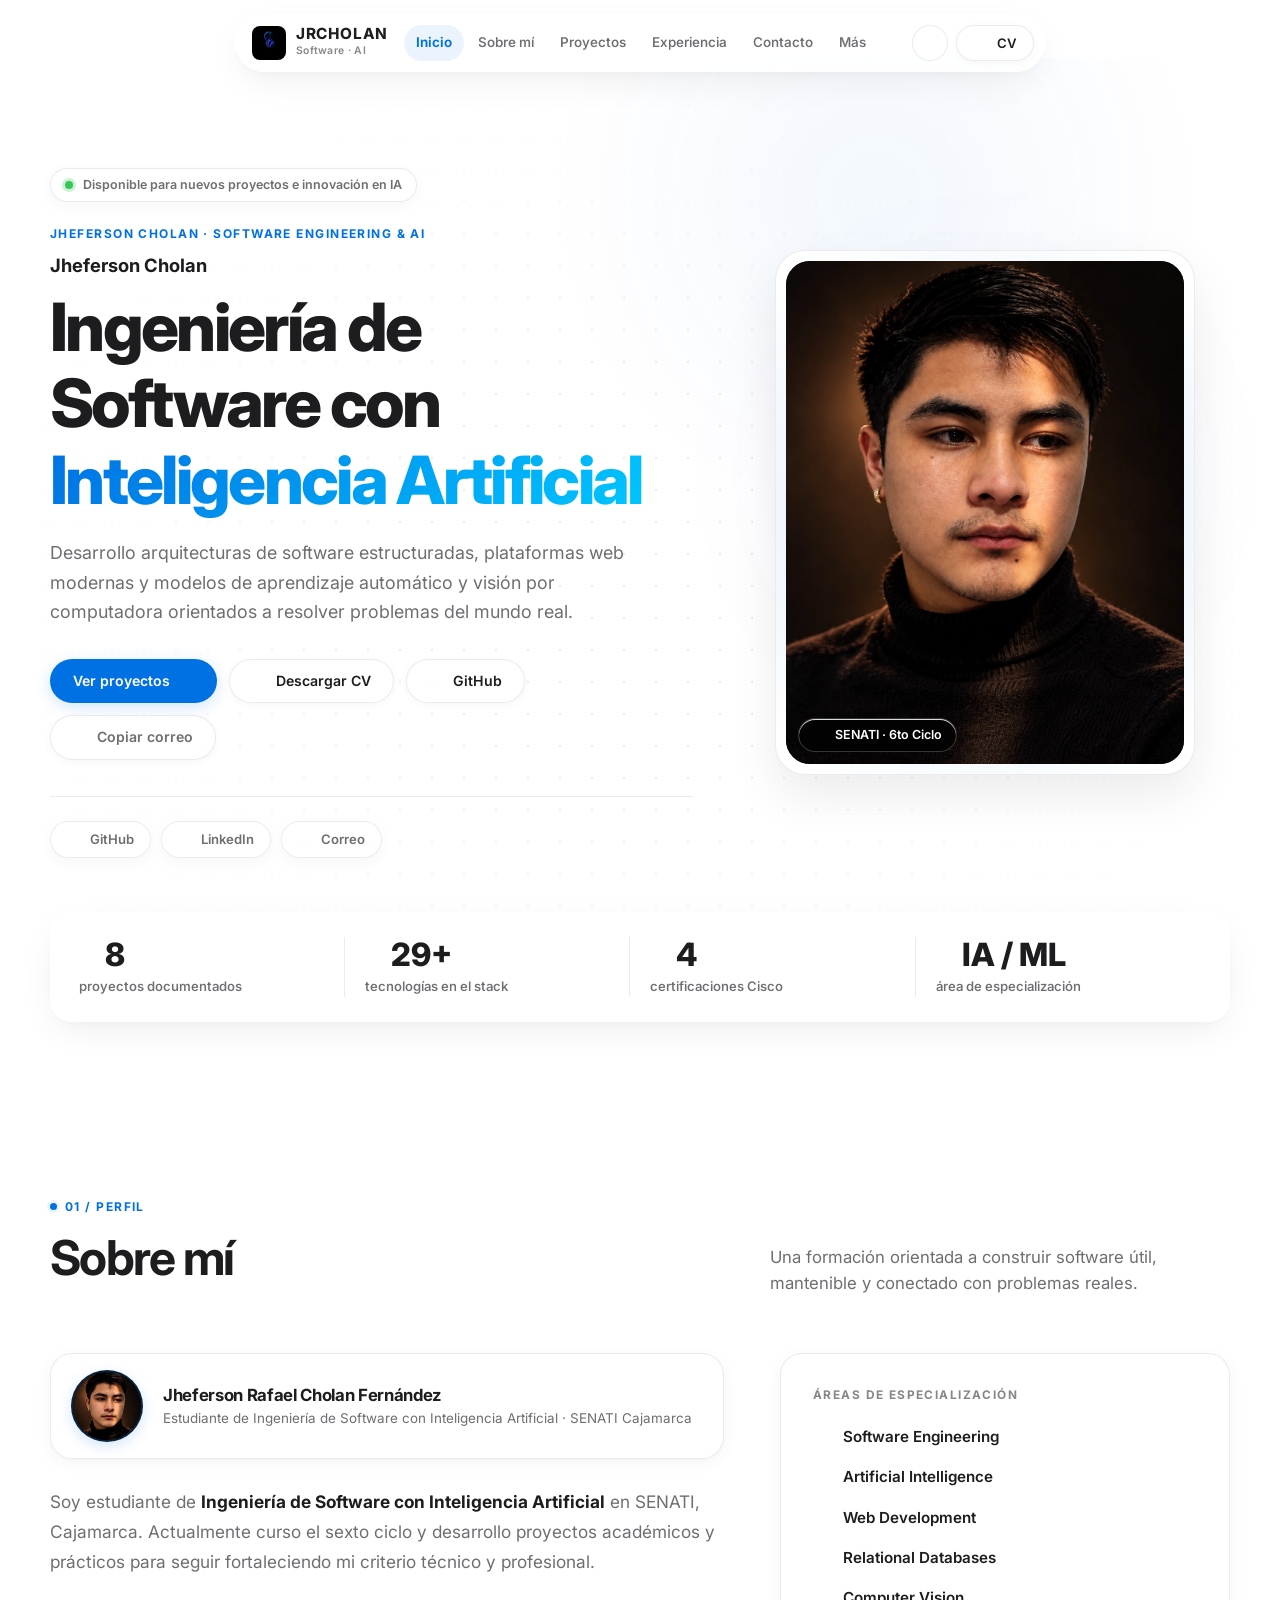
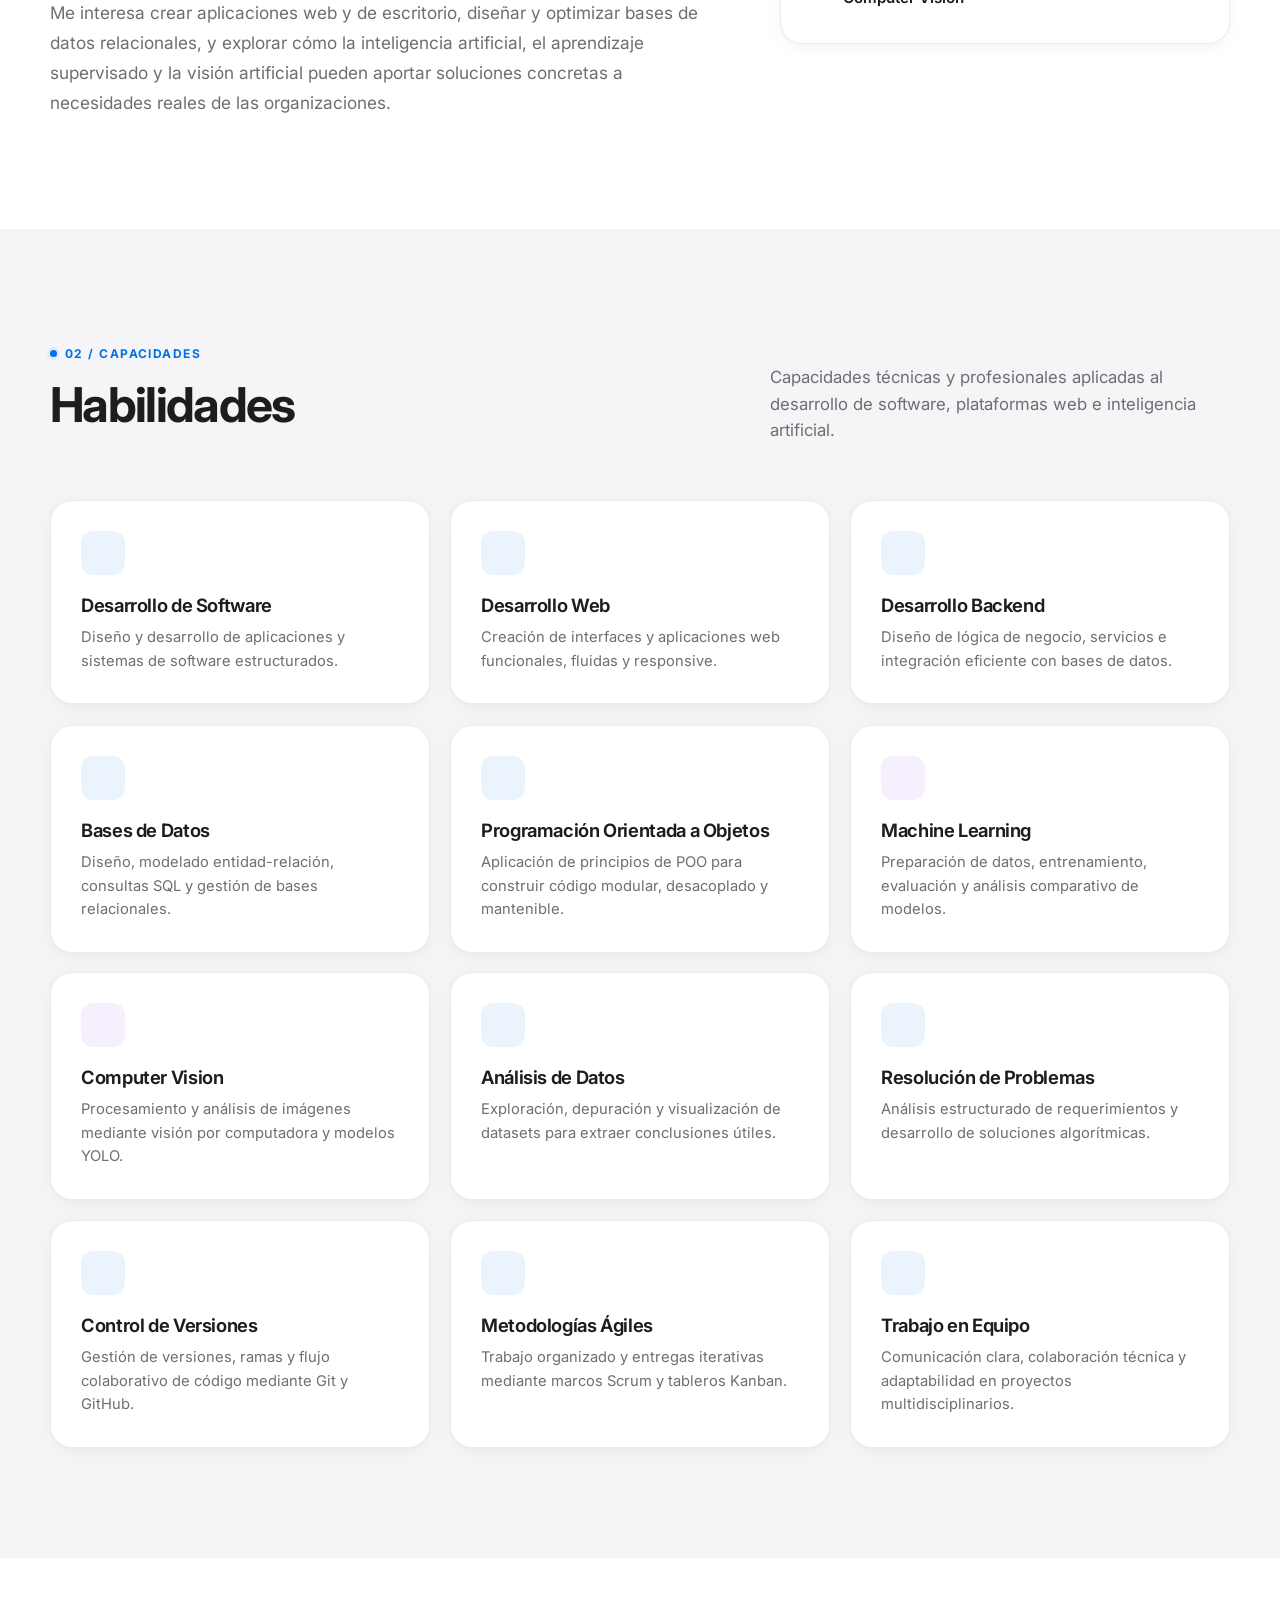
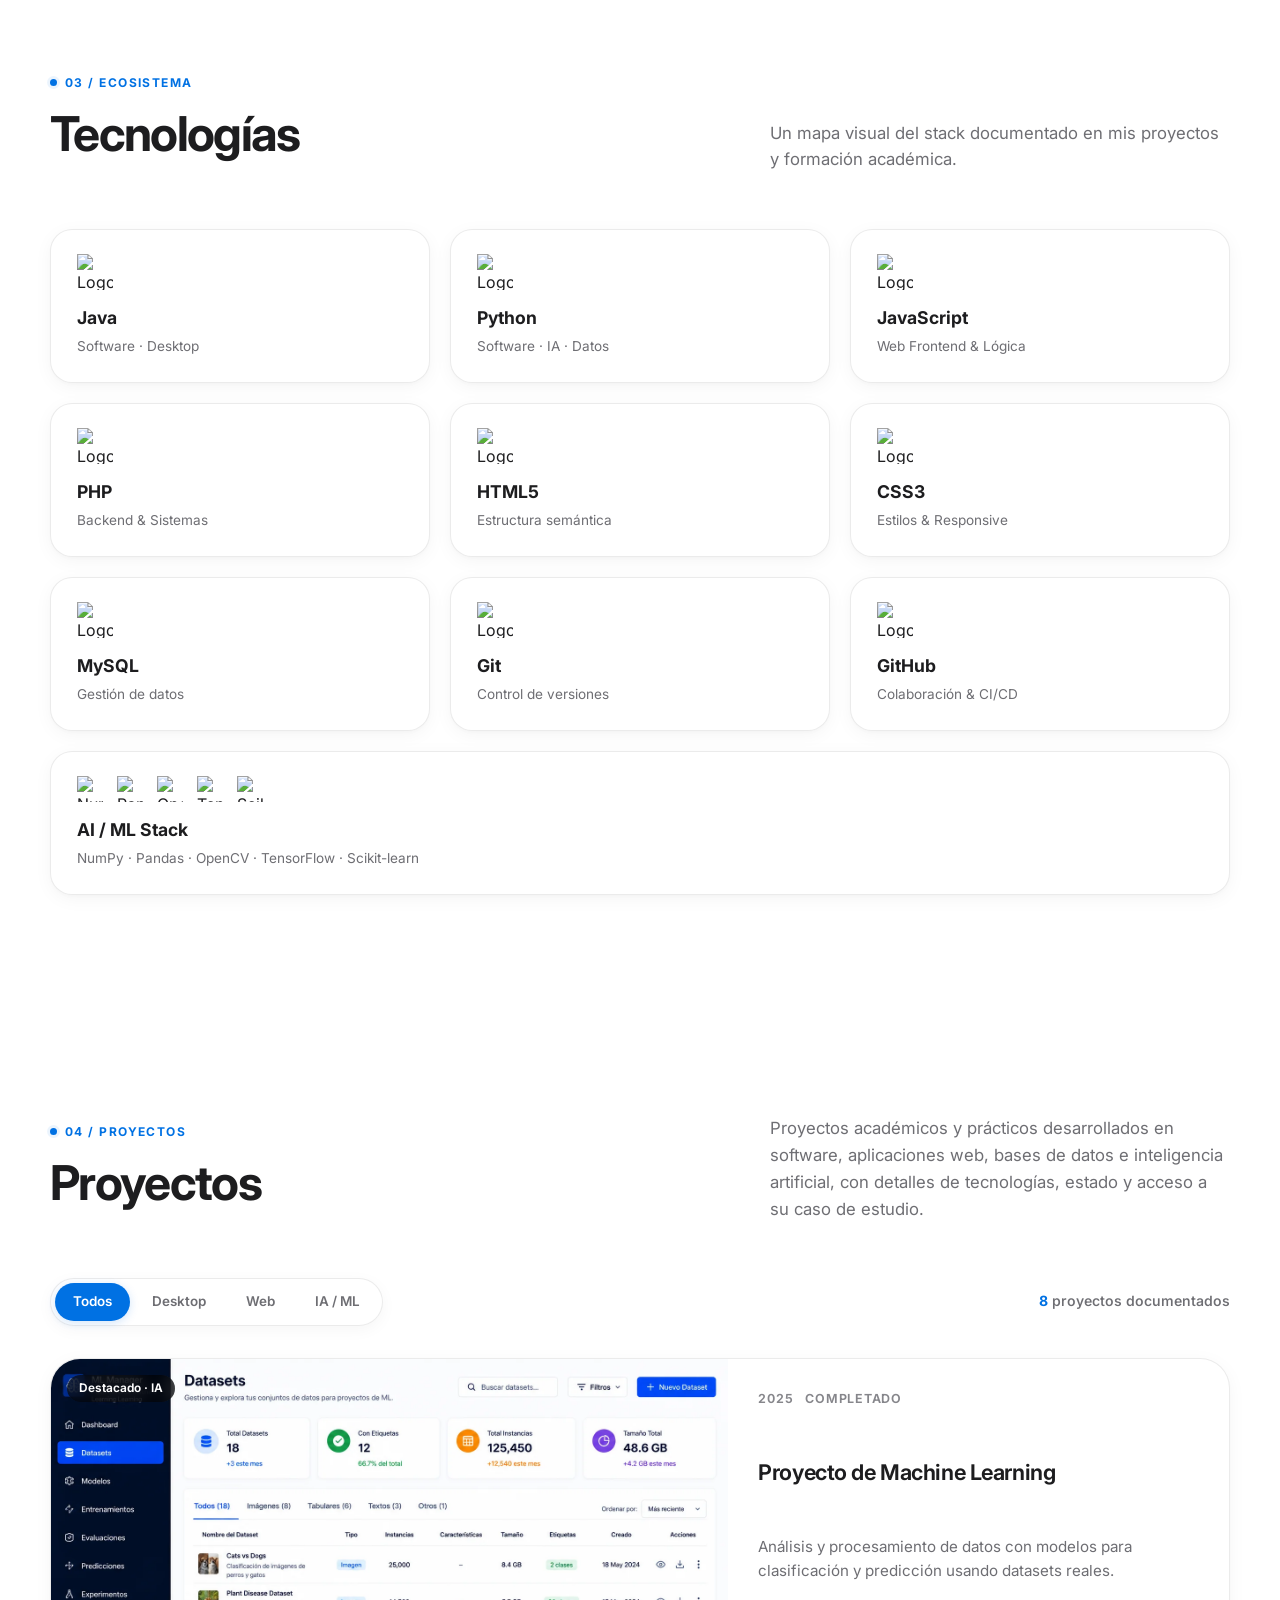
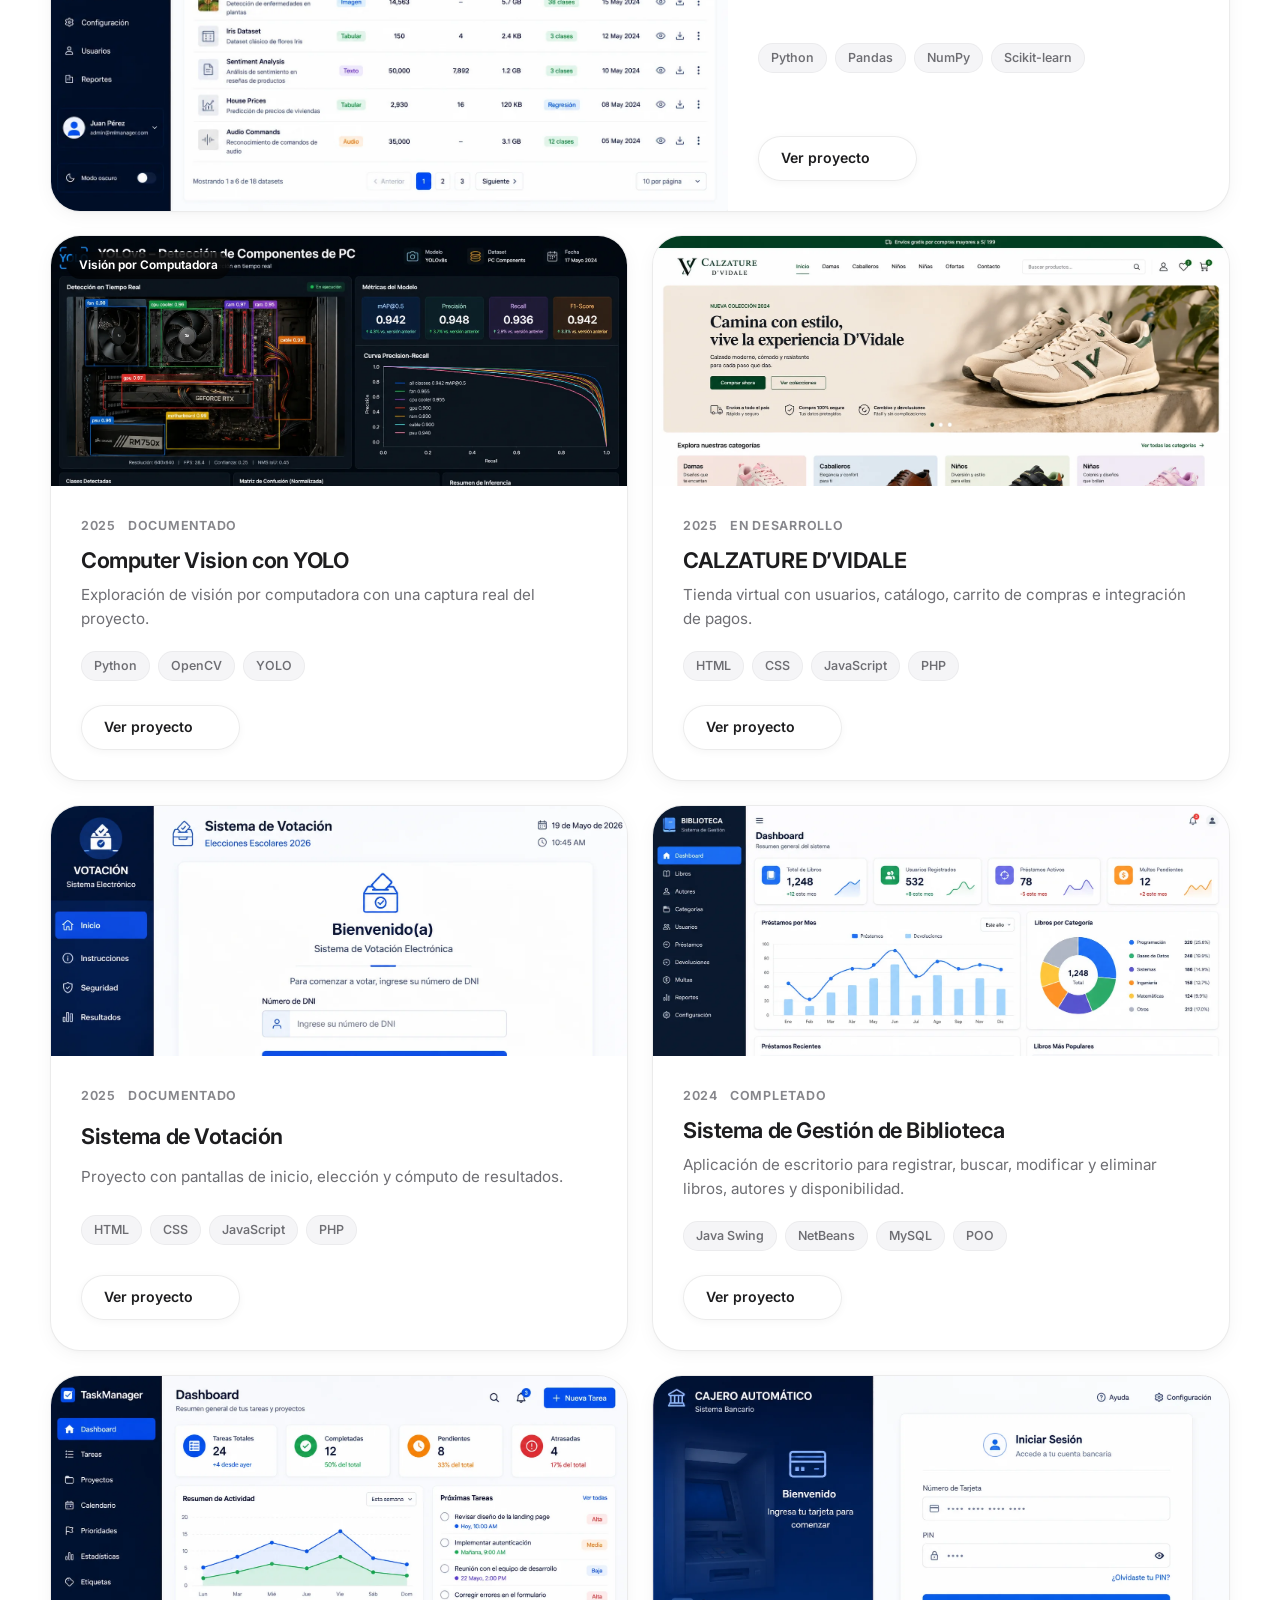
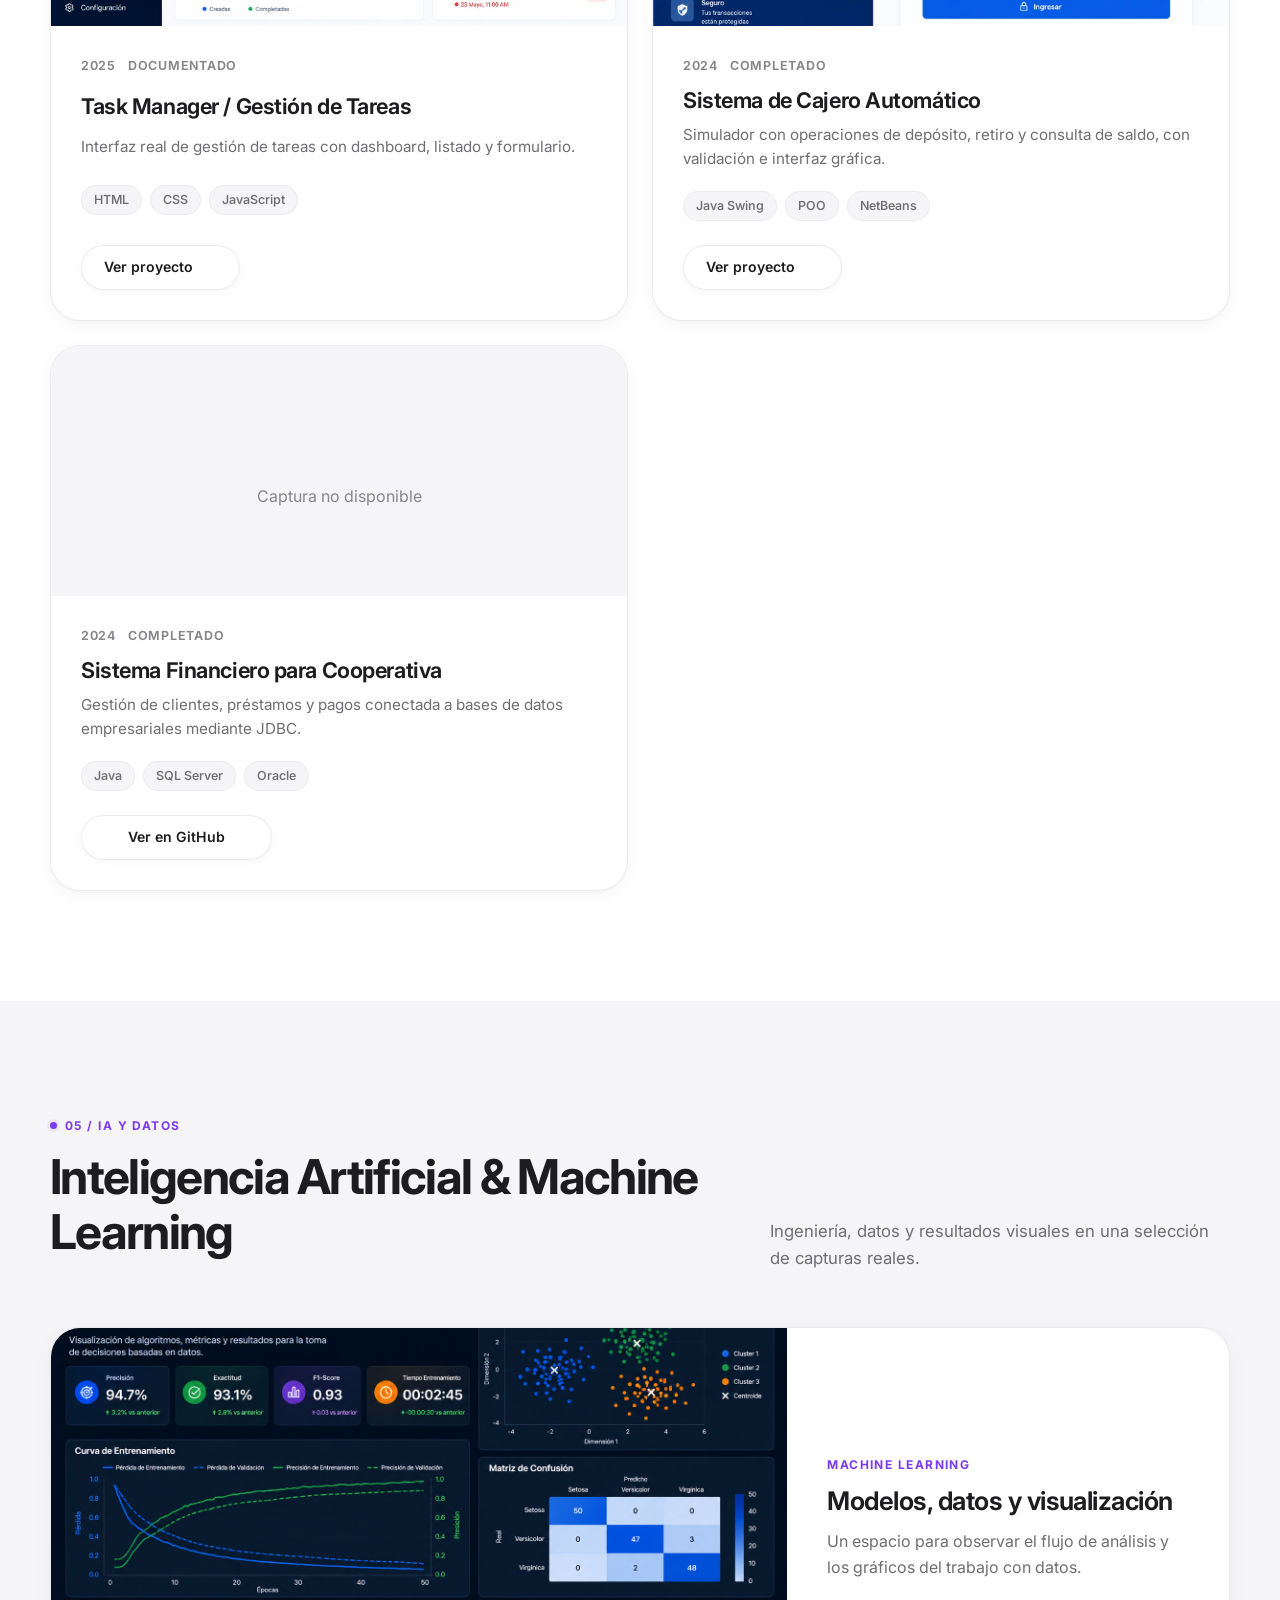
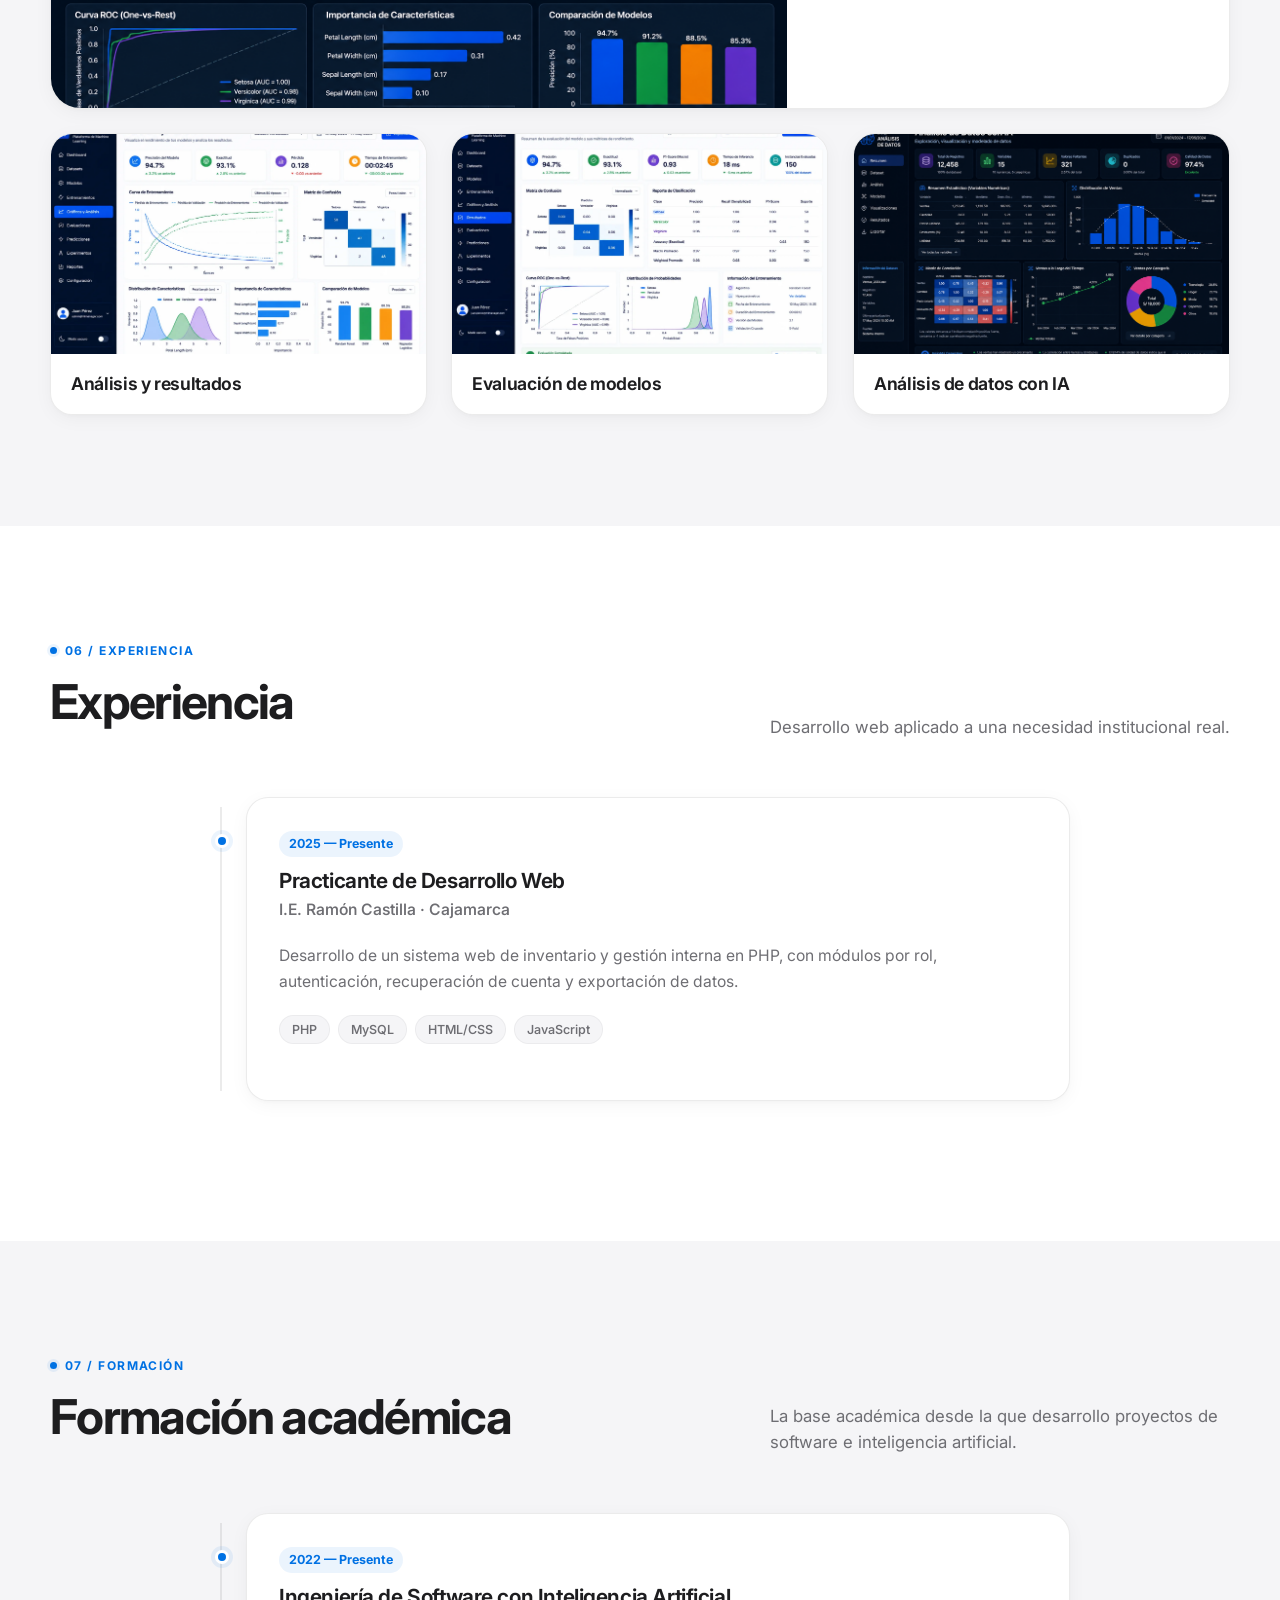
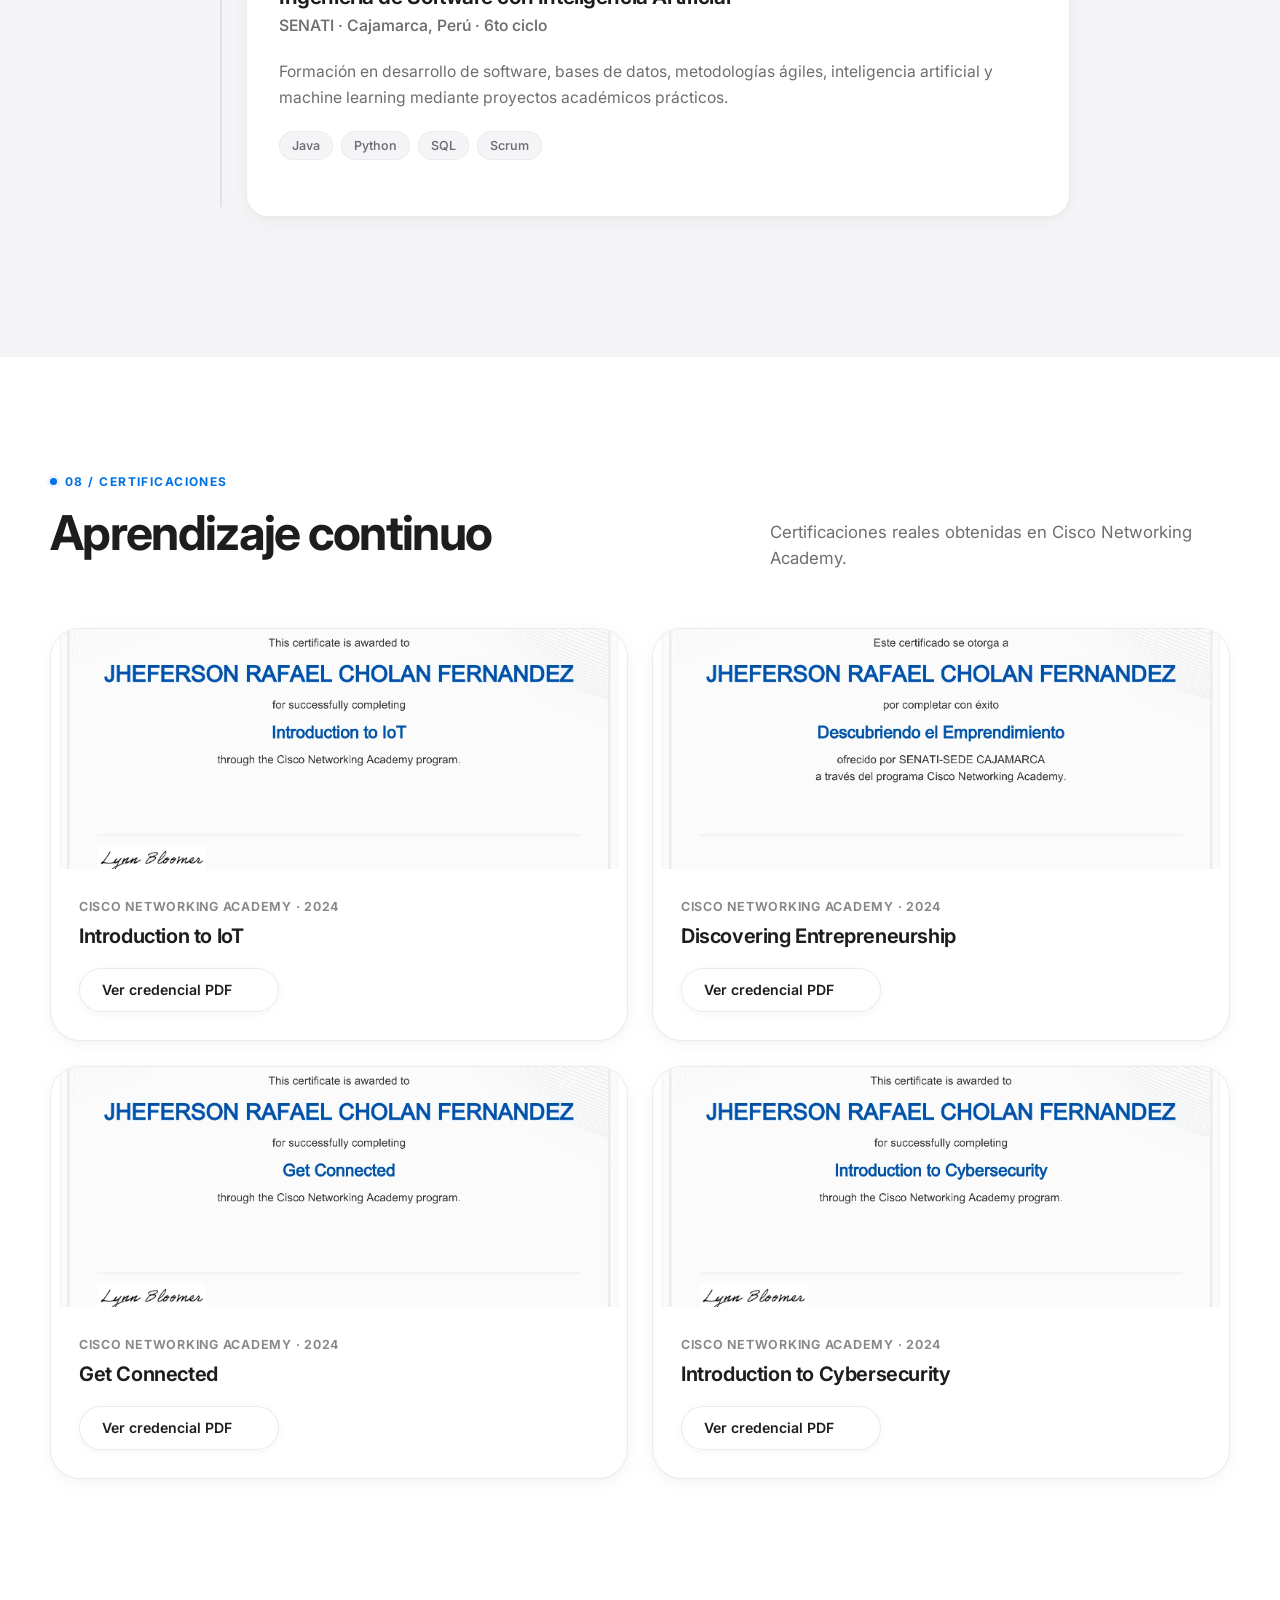
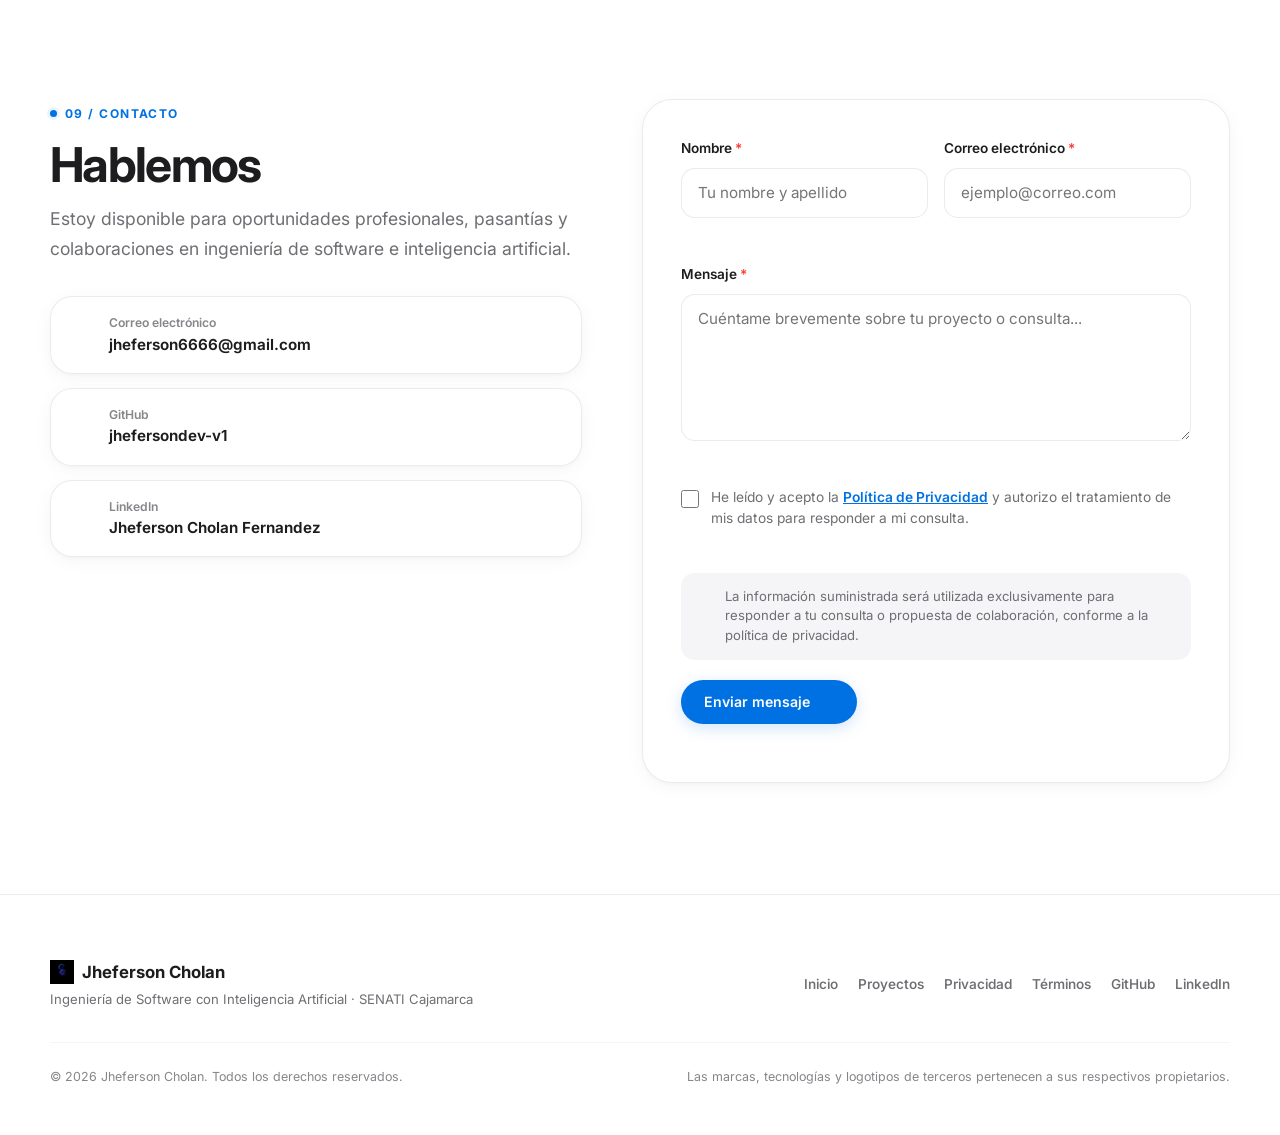
==== index.html @ ab6ac706 "feat(portfolio): refine Apple Liquid Glass UI, themes and portrait" ====
<!DOCTYPE html>
<html lang="es" data-theme="light">
<head>
    <meta charset="UTF-8">
    <meta name="viewport" content="width=device-width, initial-scale=1.0">
    <title>Jheferson Cholan | Software Engineering &amp; AI Portfolio</title>
    <meta name="description" content="Portafolio profesional de Jheferson Rafael Cholan Fernández (JRCHOLAN). Desarrollo de software, plataformas web, bases de datos y soluciones de inteligencia artificial aplicada en Cajamarca, Perú.">
    <meta name="keywords" content="Jheferson Cholan, JRCHOLAN, ingeniería de software, inteligencia artificial, machine learning, desarrollo web, Java, Python, PHP, SENATI Cajamarca, Apple design, portfolio">
    <meta name="author" content="Jheferson Rafael Cholan Fernández">
    <meta name="robots" content="index, follow">
    <meta name="yandex-verification" content="884ba8cf7bd5d81e">
    <link rel="canonical" href="https://jrcholan.lat/">
    <meta name="theme-color" content="#FFFFFF" id="themeColorMeta">

    <!-- Favicons -->
    <link rel="icon" type="image/x-icon" href="favicon.ico">
    <link rel="icon" type="image/png" sizes="16x16" href="favicon-16x16.png">
    <link rel="icon" type="image/png" sizes="32x32" href="favicon-32x32.png">
    <link rel="icon" type="image/png" sizes="48x48" href="favicon-48x48.png">
    <link rel="apple-touch-icon" sizes="180x180" href="apple-touch-icon.png">

    <!-- Open Graph / Facebook -->
    <meta property="og:type" content="website">
    <meta property="og:url" content="https://jrcholan.lat/">
    <meta property="og:title" content="Jheferson Cholan | Software Engineering &amp; AI">
    <meta property="og:description" content="Portafolio profesional de Jheferson Cholan: desarrollo de software, sistemas web, bases de datos e inteligencia artificial aplicada.">
    <meta property="og:image" content="https://jrcholan.lat/assets/images/og-jrcholan.webp">
    <meta property="og:image:alt" content="Jheferson Cholan - Software Engineering &amp; Artificial Intelligence">
    <meta property="og:locale" content="es_PE">
    <meta property="og:site_name" content="JRCHOLAN - Jheferson Cholan">

    <!-- Twitter / X -->
    <meta name="twitter:card" content="summary_large_image">
    <meta name="twitter:title" content="Jheferson Cholan | Software Engineering &amp; AI">
    <meta name="twitter:description" content="Portafolio profesional de Jheferson Cholan: desarrollo de software, sistemas web y modelos de inteligencia artificial.">
    <meta name="twitter:image" content="https://jrcholan.lat/assets/images/og-jrcholan.webp">

    <!-- Prevent Theme Flash (FOUC) -->
    <script>
        (function() {
            try {
                var savedTheme = localStorage.getItem('theme');
                var prefersDark = window.matchMedia('(prefers-color-scheme: dark)').matches;
                var theme = savedTheme ? savedTheme : (prefersDark ? 'dark' : 'light');
                document.documentElement.setAttribute('data-theme', theme);
                var meta = document.getElementById('themeColorMeta');
                if (meta) meta.setAttribute('content', theme === 'dark' ? '#050507' : '#FFFFFF');
            } catch (e) {}
        })();
    </script>

    <!-- Structured Data (JSON-LD) -->
    <script type="application/ld+json">
    {
        "@context": "https://schema.org",
        "@graph": [
            {
                "@type": "Person",
                "@id": "https://jrcholan.lat/#person",
                "name": "Jheferson Rafael Cholan Fernández",
                "alternateName": "JRCHOLAN",
                "url": "https://jrcholan.lat/",
                "image": "https://jrcholan.lat/assets/images/jheferson-portrait.webp",
                "jobTitle": "Estudiante de Ingeniería de Software con Inteligencia Artificial",
                "worksFor": {
                    "@type": "EducationalOrganization",
                    "name": "SENATI"
                },
                "alumniOf": {
                    "@type": "EducationalOrganization",
                    "name": "SENATI",
                    "address": {
                        "@type": "PostalAddress",
                        "addressLocality": "Cajamarca",
                        "addressCountry": "PE"
                    }
                },
                "address": {
                    "@type": "PostalAddress",
                    "addressLocality": "Cajamarca",
                    "addressCountry": "PE"
                },
                "email": "jheferson6666@gmail.com",
                "sameAs": [
                    "https://github.com/jhefersondev-v1",
                    "https://www.linkedin.com/in/jheferson-rafael-cholan-fernandez-62269840a",
                    "https://instagram.com/jheferson.r26",
                    "https://twitter.com/jhefer2606"
                ],
                "knowsAbout": [
                    "Java", "Python", "JavaScript", "PHP", "SQL",
                    "Machine Learning", "Computer Vision", "YOLO",
                    "HTML5", "CSS3", "MySQL", "SQL Server", "Oracle Database"
                ]
            },
            {
                "@type": "WebSite",
                "@id": "https://jrcholan.lat/#website",
                "url": "https://jrcholan.lat/",
                "name": "Jheferson Cholan | Portfolio",
                "description": "Portafolio profesional de Jheferson Cholan en Ingeniería de Software e Inteligencia Artificial.",
                "publisher": { "@id": "https://jrcholan.lat/#person" },
                "inLanguage": "es-PE"
            }
        ]
    }
    </script>

    <!-- Typography: Inter + Space Grotesk -->
    <link rel="preconnect" href="https://fonts.googleapis.com">
    <link rel="preconnect" href="https://fonts.gstatic.com" crossorigin>
    <link href="https://fonts.googleapis.com/css2?family=Inter:wght@300;400;500;600;700;800&family=Space+Grotesk:wght@500;600;700&display=swap" rel="stylesheet">

    <!-- Stylesheet -->
    <link rel="stylesheet" href="styles.css?v=20261027-v2">
    <link rel="stylesheet" href="https://cdn.jsdelivr.net/gh/devicons/devicon@latest/devicon.min.css">
    <script src="https://unpkg.com/lucide@latest" defer></script>
</head>
<body>
    <a href="#main" class="skip-link">Saltar al contenido principal</a>

    <!-- Toast Notification for Quick Actions -->
    <div id="toast" class="toast liquid-glass-subtle" role="status" aria-live="polite" aria-atomic="true" hidden>
        <i data-lucide="check" class="toast-icon" aria-hidden="true"></i>
        <span id="toastMessage">Correo copiado al portapapeles</span>
    </div>

    <!-- Floating Capsule Header (Apple macOS Tahoe Style) -->
    <header class="site-header" id="mainNav" role="banner">
        <nav class="nav-capsule liquid-glass" aria-label="Navegación principal">
            <!-- Brand -->
            <a class="brand" href="#hero" aria-label="Ir al inicio de la página">
                <img class="brand-logo" src="assets/images/naslogo.webp" alt="JRCHOLAN - Logotipo" width="36" height="36">
                <span class="brand-copy">
                    <span class="brand-name">JRCHOLAN</span>
                    <span class="brand-subtitle">Software · AI</span>
                </span>
            </a>

            <!-- Primary Navigation Links (macOS Apple Hierarchy) -->
            <div class="nav-links" id="navLinks" role="menubar">
                <a class="nav-link active" href="#hero" role="menuitem">Inicio</a>
                <a class="nav-link" href="#about" role="menuitem">Sobre mí</a>
                <a class="nav-link" href="#projects" role="menuitem">Proyectos</a>
                <a class="nav-link" href="#experience" role="menuitem">Experiencia</a>
                <a class="nav-link" href="#contact" role="menuitem">Contacto</a>

                <!-- Subnavigation Dropdown: Más ▾ -->
                <div class="nav-dropdown-wrapper">
                    <button class="nav-link nav-dropdown-btn" id="navDropdownBtn" type="button" aria-expanded="false" aria-haspopup="true" aria-controls="navDropdownMenu">
                        <span>Más</span>
                        <i data-lucide="chevron-down" class="dropdown-chevron" aria-hidden="true"></i>
                    </button>
                    <div class="nav-dropdown-menu liquid-glass" id="navDropdownMenu" role="menu" aria-labelledby="navDropdownBtn">
                        <a class="dropdown-link" href="#skills" role="menuitem">
                            <i data-lucide="sparkles" aria-hidden="true"></i>
                            <span>Habilidades</span>
                        </a>
                        <a class="dropdown-link" href="#technologies" role="menuitem">
                            <i data-lucide="cpu" aria-hidden="true"></i>
                            <span>Tecnologías</span>
                        </a>
                        <a class="dropdown-link" href="#ai" role="menuitem">
                            <i data-lucide="brain-circuit" aria-hidden="true"></i>
                            <span>IA y Datos</span>
                        </a>
                        <a class="dropdown-link" href="#formation" role="menuitem">
                            <i data-lucide="graduation-cap" aria-hidden="true"></i>
                            <span>Formación</span>
                        </a>
                        <a class="dropdown-link" href="#certifications" role="menuitem">
                            <i data-lucide="award" aria-hidden="true"></i>
                            <span>Certificados</span>
                        </a>
                    </div>
                </div>
            </div>

            <!-- Header Controls & Actions -->
            <div class="nav-actions">
                <!-- Theme Switcher Pill -->
                <button class="theme-toggle" id="themeToggle" type="button" aria-label="Cambiar entre modo claro y oscuro" title="Cambiar tema">
                    <i data-lucide="sun" class="icon-sun" aria-hidden="true"></i>
                    <i data-lucide="moon" class="icon-moon" aria-hidden="true"></i>
                </button>

                <!-- CV Pill Button -->
                <a class="button button-small button-pill button-glass nav-cv" href="assets/docs/CV_JHEFERCHOLAN.pdf" download aria-label="Descargar currículum vitae en PDF">
                    <i data-lucide="download" aria-hidden="true"></i>
                    <span>CV</span>
                </a>

                <!-- Mobile Menu Hamburger -->
                <button class="nav-toggle" id="navToggle" type="button" aria-expanded="false" aria-controls="mobileDrawer" aria-label="Abrir menú de navegación">
                    <span class="toggle-bar"></span>
                    <span class="toggle-bar"></span>
                    <span class="toggle-bar"></span>
                </button>
            </div>
        </nav>

        <!-- Mobile Drawer Sheet (Apple Liquid Glass) -->
        <div class="mobile-drawer liquid-glass" id="mobileDrawer" hidden>
            <div class="mobile-drawer-inner">
                <div class="mobile-nav-group">
                    <span class="mobile-nav-heading">Navegación</span>
                    <a class="mobile-nav-link" href="#hero">Inicio</a>
                    <a class="mobile-nav-link" href="#about">Sobre mí</a>
                    <a class="mobile-nav-link" href="#projects">Proyectos</a>
                    <a class="mobile-nav-link" href="#experience">Experiencia</a>
                    <a class="mobile-nav-link" href="#contact">Contacto</a>
                </div>
                <div class="mobile-nav-group">
                    <span class="mobile-nav-heading">Especialidades</span>
                    <a class="mobile-nav-link" href="#skills">Habilidades</a>
                    <a class="mobile-nav-link" href="#technologies">Tecnologías</a>
                    <a class="mobile-nav-link" href="#ai">IA y Datos</a>
                    <a class="mobile-nav-link" href="#formation">Formación</a>
                    <a class="mobile-nav-link" href="#certifications">Certificaciones</a>
                </div>
                <div class="mobile-drawer-footer">
                    <a class="button button-primary button-pill" href="assets/docs/CV_JHEFERCHOLAN.pdf" download>
                        <i data-lucide="download" aria-hidden="true"></i>
                        <span>Descargar CV</span>
                    </a>
                    <a class="button button-glass button-pill" href="https://github.com/jhefersondev-v1" target="_blank" rel="noopener noreferrer">
                        <i data-lucide="github" aria-hidden="true"></i>
                        <span>GitHub</span>
                    </a>
                </div>
            </div>
        </div>
    </header>

    <!-- Main Content -->
    <main class="site-main" id="main">
        <!-- Hero Section: Apple Keynote & Cinematic Style -->
        <section class="hero section-anchor" id="hero">
            <!-- Ambient Lighting Effects -->
            <div class="hero-ambient" aria-hidden="true">
                <div class="ambient-glow ambient-glow-primary"></div>
                <div class="ambient-glow ambient-glow-secondary"></div>
                <div class="hero-grid-pattern"></div>
            </div>

            <div class="container hero-grid">
                <div class="hero-copy reveal">
                    <!-- Status Badge -->
                    <div class="status-pill liquid-glass-subtle">
                        <span class="status-dot" aria-hidden="true"></span>
                        <span>Disponible para nuevos proyectos e innovación en IA</span>
                    </div>

                    <p class="hero-kicker">JHEFERSON CHOLAN · SOFTWARE ENGINEERING &amp; AI</p>
                    <p class="hero-name">Jheferson Cholan</p>
                    <h1>Ingeniería de Software con <span class="text-gradient">Inteligencia Artificial</span></h1>
                    <p class="hero-lead">Desarrollo arquitecturas de software estructuradas, plataformas web modernas y modelos de aprendizaje automático y visión por computadora orientados a resolver problemas del mundo real.</p>

                    <!-- Hero Call to Actions -->
                    <div class="hero-actions">
                        <a class="button button-primary button-pill" href="#projects">
                            <span>Ver proyectos</span>
                            <i data-lucide="arrow-up-right" aria-hidden="true"></i>
                        </a>
                        <a class="button button-glass button-pill" href="assets/docs/CV_JHEFERCHOLAN.pdf" download>
                            <i data-lucide="download" aria-hidden="true"></i>
                            <span>Descargar CV</span>
                        </a>
                        <a class="button button-glass button-pill" href="https://github.com/jhefersondev-v1" target="_blank" rel="noopener noreferrer" aria-label="Visitar perfil de GitHub">
                            <i data-lucide="github" aria-hidden="true"></i>
                            <span>GitHub</span>
                        </a>
                        <button class="button button-glass-subtle button-pill" type="button" data-copy-email="jheferson6666@gmail.com" aria-label="Copiar correo al portapapeles">
                            <i data-lucide="copy" aria-hidden="true"></i>
                            <span class="copy-text">Copiar correo</span>
                        </button>
                    </div>

                    <!-- Hero Social Links -->
                    <div class="hero-footer">
                        <div class="social-links" aria-label="Redes profesionales">
                            <a href="https://github.com/jhefersondev-v1" target="_blank" rel="noopener noreferrer" aria-label="Perfil de GitHub de Jheferson Cholan" class="social-pill liquid-glass-subtle">
                                <i data-lucide="github" aria-hidden="true"></i>
                                <span>GitHub</span>
                            </a>
                            <a href="https://www.linkedin.com/in/jheferson-rafael-cholan-fernandez-62269840a" target="_blank" rel="noopener noreferrer" aria-label="Perfil de LinkedIn de Jheferson Cholan" class="social-pill liquid-glass-subtle">
                                <i data-lucide="linkedin" aria-hidden="true"></i>
                                <span>LinkedIn</span>
                            </a>
                            <a href="mailto:jheferson6666@gmail.com" aria-label="Enviar correo electrónico a Jheferson Cholan" class="social-pill liquid-glass-subtle">
                                <i data-lucide="mail" aria-hidden="true"></i>
                                <span>Correo</span>
                            </a>
                        </div>
                    </div>
                </div>

                <!-- Hero Visual: Cinematic Portrait Card (3:4 / 4:5 Vertical Framing) -->
                <div class="hero-visual reveal">
                    <div class="portrait-card">
                        <div class="portrait-glow" aria-hidden="true"></div>
                        <div class="portrait-image-inner">
                            <img class="hero-portrait-img" src="assets/images/jheferson-portrait.webp" alt="Fotografía profesional de Jheferson Rafael Cholan Fernández" width="1024" height="1536" fetchpriority="high">
                        </div>
                        <div class="portrait-badge liquid-glass-subtle">
                            <i data-lucide="sparkles" aria-hidden="true"></i>
                            <span>SENATI · 6to Ciclo</span>
                        </div>
                    </div>
                </div>
            </div>

            <!-- Proof Strip / Bento Metric Strip -->
            <div class="container proof-container reveal">
                <div class="proof-strip liquid-glass">
                    <div class="proof-item">
                        <div class="proof-header">
                            <i data-lucide="layers" class="proof-icon" aria-hidden="true"></i>
                            <strong data-stat="projects">8</strong>
                        </div>
                        <span>proyectos documentados</span>
                    </div>
                    <div class="proof-item">
                        <div class="proof-header">
                            <i data-lucide="cpu" class="proof-icon" aria-hidden="true"></i>
                            <strong data-stat="technologies">15+</strong>
                        </div>
                        <span>tecnologías en el stack</span>
                    </div>
                    <div class="proof-item">
                        <div class="proof-header">
                            <i data-lucide="award" class="proof-icon" aria-hidden="true"></i>
                            <strong data-stat="certifications">4</strong>
                        </div>
                        <span>certificaciones Cisco</span>
                    </div>
                    <div class="proof-item">
                        <div class="proof-header">
                            <i data-lucide="brain-circuit" class="proof-icon proof-icon-ai" aria-hidden="true"></i>
                            <strong>IA / ML</strong>
                        </div>
                        <span>área de especialización</span>
                    </div>
                </div>
            </div>
        </section>

        <!-- About Section (Editorial & Professional Presentation) -->
        <section class="section section-anchor" id="about">
            <div class="container split-heading reveal">
                <div>
                    <p class="eyebrow"><span class="eyebrow-dot"></span> 01 / PERFIL</p>
                    <h2>Sobre mí</h2>
                </div>
                <p class="section-intro">Una formación orientada a construir software útil, mantenible y conectado con problemas reales.</p>
            </div>

            <div class="container about-grid">
                <div class="about-main reveal">
                    <div class="about-portrait-row card-solid">
                        <div class="about-avatar-card">
                            <img class="about-avatar-img" src="assets/images/jheferson-portrait.webp" alt="Jheferson Cholan" width="160" height="160" loading="lazy">
                        </div>
                        <div class="about-badge-info">
                            <h3>Jheferson Rafael Cholan Fernández</h3>
                            <span>Estudiante de Ingeniería de Software con Inteligencia Artificial · SENATI Cajamarca</span>
                        </div>
                    </div>

                    <div class="about-copy">
                        <p>Soy estudiante de <strong>Ingeniería de Software con Inteligencia Artificial</strong> en SENATI, Cajamarca. Actualmente curso el sexto ciclo y desarrollo proyectos académicos y prácticos para seguir fortaleciendo mi criterio técnico y profesional.</p>
                        <p>Me interesa crear aplicaciones web y de escritorio, diseñar y optimizar bases de datos relacionales, y explorar cómo la inteligencia artificial, el aprendizaje supervisado y la visión artificial pueden aportar soluciones concretas a necesidades reales de las organizaciones.</p>
                    </div>
                </div>

                <aside class="focus-card card-solid reveal reveal-delay" aria-label="Áreas de interés técnico">
                    <p class="card-kicker">Áreas de especialización</p>
                    <ul>
                        <li><i data-lucide="code" aria-hidden="true"></i> Software Engineering</li>
                        <li class="ai-item"><i data-lucide="brain-circuit" aria-hidden="true"></i> Artificial Intelligence</li>
                        <li><i data-lucide="globe" aria-hidden="true"></i> Web Development</li>
                        <li><i data-lucide="database" aria-hidden="true"></i> Relational Databases</li>
                        <li class="ai-item"><i data-lucide="scan" aria-hidden="true"></i> Computer Vision</li>
                    </ul>
                </aside>
            </div>
        </section>

        <!-- Skills Section -->
        <section class="section section-muted section-anchor" id="skills">
            <div class="container split-heading reveal">
                <div>
                    <p class="eyebrow"><span class="eyebrow-dot"></span> 02 / CAPACIDADES</p>
                    <h2>Habilidades</h2>
                </div>
                <p class="section-intro">Capacidades técnicas y profesionales aplicadas al desarrollo de software, plataformas web e inteligencia artificial.</p>
            </div>

            <div class="container abilities-grid">
                <article class="ability-card card-solid reveal">
                    <div class="ability-icon"><i data-lucide="code-2" aria-hidden="true"></i></div>
                    <h3>Desarrollo de Software</h3>
                    <p>Diseño y desarrollo de aplicaciones y sistemas de software estructurados.</p>
                </article>

                <article class="ability-card card-solid reveal reveal-delay">
                    <div class="ability-icon"><i data-lucide="globe-2" aria-hidden="true"></i></div>
                    <h3>Desarrollo Web</h3>
                    <p>Creación de interfaces y aplicaciones web funcionales, fluidas y responsive.</p>
                </article>

                <article class="ability-card card-solid reveal">
                    <div class="ability-icon"><i data-lucide="server" aria-hidden="true"></i></div>
                    <h3>Desarrollo Backend</h3>
                    <p>Diseño de lógica de negocio, servicios e integración eficiente con bases de datos.</p>
                </article>

                <article class="ability-card card-solid reveal reveal-delay">
                    <div class="ability-icon"><i data-lucide="database" aria-hidden="true"></i></div>
                    <h3>Bases de Datos</h3>
                    <p>Diseño, modelado entidad-relación, consultas SQL y gestión de bases relacionales.</p>
                </article>

                <article class="ability-card card-solid reveal">
                    <div class="ability-icon"><i data-lucide="boxes" aria-hidden="true"></i></div>
                    <h3>Programación Orientada a Objetos</h3>
                    <p>Aplicación de principios de POO para construir código modular, desacoplado y mantenible.</p>
                </article>

                <article class="ability-card card-solid reveal reveal-delay">
                    <div class="ability-icon ai-icon"><i data-lucide="brain" aria-hidden="true"></i></div>
                    <h3>Machine Learning</h3>
                    <p>Preparación de datos, entrenamiento, evaluación y análisis comparativo de modelos.</p>
                </article>

                <article class="ability-card card-solid reveal">
                    <div class="ability-icon ai-icon"><i data-lucide="scan-eye" aria-hidden="true"></i></div>
                    <h3>Computer Vision</h3>
                    <p>Procesamiento y análisis de imágenes mediante visión por computadora y modelos YOLO.</p>
                </article>

                <article class="ability-card card-solid reveal reveal-delay">
                    <div class="ability-icon"><i data-lucide="bar-chart-3" aria-hidden="true"></i></div>
                    <h3>Análisis de Datos</h3>
                    <p>Exploración, depuración y visualización de datasets para extraer conclusiones útiles.</p>
                </article>

                <article class="ability-card card-solid reveal">
                    <div class="ability-icon"><i data-lucide="lightbulb" aria-hidden="true"></i></div>
                    <h3>Resolución de Problemas</h3>
                    <p>Análisis estructurado de requerimientos y desarrollo de soluciones algorítmicas.</p>
                </article>

                <article class="ability-card card-solid reveal reveal-delay">
                    <div class="ability-icon"><i data-lucide="git-branch" aria-hidden="true"></i></div>
                    <h3>Control de Versiones</h3>
                    <p>Gestión de versiones, ramas y flujo colaborativo de código mediante Git y GitHub.</p>
                </article>

                <article class="ability-card card-solid reveal">
                    <div class="ability-icon"><i data-lucide="workflow" aria-hidden="true"></i></div>
                    <h3>Metodologías Ágiles</h3>
                    <p>Trabajo organizado y entregas iterativas mediante marcos Scrum y tableros Kanban.</p>
                </article>

                <article class="ability-card card-solid reveal reveal-delay">
                    <div class="ability-icon"><i data-lucide="users" aria-hidden="true"></i></div>
                    <h3>Trabajo en Equipo</h3>
                    <p>Comunicación clara, colaboración técnica y adaptabilidad en proyectos multidisciplinarios.</p>
                </article>
            </div>
        </section>

        <!-- Technologies Section -->
        <section class="section section-anchor" id="technologies">
            <div class="container split-heading reveal">
                <div>
                    <p class="eyebrow"><span class="eyebrow-dot"></span> 03 / ECOSISTEMA</p>
                    <h2>Tecnologías</h2>
                </div>
                <p class="section-intro">Un mapa visual del stack documentado en mis proyectos y formación académica.</p>
            </div>

            <div class="container technology-grid">
                <article class="technology-card card-solid reveal">
                    <img src="https://cdn.jsdelivr.net/gh/devicons/devicon@latest/icons/java/java-original.svg" alt="Logotipo de Java" class="tech-logo" width="36" height="36" loading="lazy">
                    <strong>Java</strong>
                    <span>Software · Desktop</span>
                </article>

                <article class="technology-card card-solid reveal reveal-delay">
                    <img src="https://cdn.jsdelivr.net/gh/devicons/devicon@latest/icons/python/python-original.svg" alt="Logotipo de Python" class="tech-logo" width="36" height="36" loading="lazy">
                    <strong>Python</strong>
                    <span>Software · IA · Datos</span>
                </article>

                <article class="technology-card card-solid reveal">
                    <img src="https://cdn.jsdelivr.net/gh/devicons/devicon@latest/icons/javascript/javascript-original.svg" alt="Logotipo de JavaScript" class="tech-logo" width="36" height="36" loading="lazy">
                    <strong>JavaScript</strong>
                    <span>Web Frontend &amp; Lógica</span>
                </article>

                <article class="technology-card card-solid reveal reveal-delay">
                    <img src="https://cdn.jsdelivr.net/gh/devicons/devicon@latest/icons/php/php-original.svg" alt="Logotipo de PHP" class="tech-logo" width="36" height="36" loading="lazy">
                    <strong>PHP</strong>
                    <span>Backend &amp; Sistemas</span>
                </article>

                <article class="technology-card card-solid reveal">
                    <img src="https://cdn.jsdelivr.net/gh/devicons/devicon@latest/icons/html5/html5-original.svg" alt="Logotipo de HTML5" class="tech-logo" width="36" height="36" loading="lazy">
                    <strong>HTML5</strong>
                    <span>Estructura semántica</span>
                </article>

                <article class="technology-card card-solid reveal reveal-delay">
                    <img src="https://cdn.jsdelivr.net/gh/devicons/devicon@latest/icons/css3/css3-original.svg" alt="Logotipo de CSS3" class="tech-logo" width="36" height="36" loading="lazy">
                    <strong>CSS3</strong>
                    <span>Estilos &amp; Responsive</span>
                </article>

                <article class="technology-card card-solid reveal">
                    <img src="https://cdn.jsdelivr.net/gh/devicons/devicon@latest/icons/mysql/mysql-original.svg" alt="Logotipo de MySQL" class="tech-logo" width="36" height="36" loading="lazy">
                    <strong>MySQL</strong>
                    <span>Gestión de datos</span>
                </article>

                <article class="technology-card card-solid reveal reveal-delay">
                    <img src="https://cdn.jsdelivr.net/gh/devicons/devicon@latest/icons/git/git-original.svg" alt="Logotipo de Git" class="tech-logo" width="36" height="36" loading="lazy">
                    <strong>Git</strong>
                    <span>Control de versiones</span>
                </article>

                <article class="technology-card card-solid reveal">
                    <img src="https://cdn.jsdelivr.net/gh/devicons/devicon@latest/icons/github/github-original.svg" alt="Logotipo de GitHub" class="tech-logo" width="36" height="36" loading="lazy">
                    <strong>GitHub</strong>
                    <span>Colaboración &amp; CI/CD</span>
                </article>

                <article class="technology-card technology-card-ai card-solid reveal reveal-delay">
                    <div class="ai-logos">
                        <img src="https://cdn.jsdelivr.net/gh/devicons/devicon@latest/icons/numpy/numpy-original.svg" alt="NumPy" class="ai-logo" width="22" height="22" loading="lazy">
                        <img src="https://cdn.jsdelivr.net/gh/devicons/devicon@latest/icons/pandas/pandas-original.svg" alt="Pandas" class="ai-logo" width="22" height="22" loading="lazy">
                        <img src="https://cdn.jsdelivr.net/gh/devicons/devicon@latest/icons/opencv/opencv-original.svg" alt="OpenCV" class="ai-logo" width="22" height="22" loading="lazy">
                        <img src="https://cdn.jsdelivr.net/gh/devicons/devicon@latest/icons/tensorflow/tensorflow-original.svg" alt="TensorFlow" class="ai-logo" width="22" height="22" loading="lazy">
                        <img src="https://cdn.jsdelivr.net/gh/devicons/devicon@latest/icons/scikitlearn/scikitlearn-original.svg" alt="Scikit-learn" class="ai-logo" width="22" height="22" loading="lazy">
                    </div>
                    <strong>AI / ML Stack</strong>
                    <span>NumPy · Pandas · OpenCV · TensorFlow · Scikit-learn</span>
                </article>
            </div>
        </section>

        <!-- Projects Section (Apple Bento Grid) -->
        <section class="section section-anchor" id="projects">
            <div class="container split-heading reveal">
                <div>
                    <p class="eyebrow"><span class="eyebrow-dot"></span> 04 / PROYECTOS</p>
                    <h2>Proyectos</h2>
                </div>
                <p class="section-intro">Proyectos académicos y prácticos desarrollados en software, aplicaciones web, bases de datos e inteligencia artificial, con detalles de tecnologías, estado y acceso a su caso de estudio.</p>
            </div>

            <!-- Filter Tabs Capsule -->
            <div class="container project-toolbar reveal">
                <div class="filter-group liquid-glass-subtle" role="group" aria-label="Filtrar proyectos por categoría">
                    <button class="filter-btn active" type="button" data-filter="all" aria-pressed="true">Todos</button>
                    <button class="filter-btn" type="button" data-filter="desktop" aria-pressed="false">Desktop</button>
                    <button class="filter-btn" type="button" data-filter="web" aria-pressed="false">Web</button>
                    <button class="filter-btn" type="button" data-filter="ai" aria-pressed="false">IA / ML</button>
                </div>
                <span class="project-count" aria-live="polite"><strong data-project-count>8</strong> proyectos documentados</span>
            </div>

            <!-- Bento Grid of Projects -->
            <div class="container projects-grid bento-grid">
                <!-- Project 1: Machine Learning (Featured Card) -->
                <article class="project-card project-card-wide card-solid reveal" data-type="ai">
                    <div class="project-image-wrap">
                        <img class="project-image" src="assets/images/ml-dataset.webp" alt="Dataset real del proyecto de Machine Learning" width="1536" height="1024" loading="lazy">
                        <div class="project-badge">Destacado · IA</div>
                    </div>
                    <div class="project-body">
                        <div class="project-meta">
                            <span>2025</span>
                            <span>Completado</span>
                        </div>
                        <h3>Proyecto de Machine Learning</h3>
                        <p>Análisis y procesamiento de datos con modelos para clasificación y predicción usando datasets reales.</p>
                        <div class="project-tags">
                            <span>Python</span><span>Pandas</span><span>NumPy</span><span>Scikit-learn</span>
                        </div>
                        <button class="button button-glass button-pill project-detail" type="button" data-project="ml" aria-haspopup="dialog">
                            <span>Ver proyecto</span>
                            <i data-lucide="arrow-up-right" aria-hidden="true"></i>
                        </button>
                    </div>
                </article>

                <!-- Project 2: YOLO -->
                <article class="project-card card-solid reveal" data-type="ai">
                    <div class="project-image-wrap">
                        <img class="project-image" src="assets/images/ia-yolo.webp" alt="Resultado visual real de Computer Vision con YOLO" width="1536" height="1024" loading="lazy">
                        <div class="project-badge">Visión por Computadora</div>
                    </div>
                    <div class="project-body">
                        <div class="project-meta">
                            <span>2025</span>
                            <span>Documentado</span>
                        </div>
                        <h3>Computer Vision con YOLO</h3>
                        <p>Exploración de visión por computadora con una captura real del proyecto.</p>
                        <div class="project-tags">
                            <span>Python</span><span>OpenCV</span><span>YOLO</span>
                        </div>
                        <button class="button button-glass button-pill project-detail" type="button" data-project="yolo" aria-haspopup="dialog">
                            <span>Ver proyecto</span>
                            <i data-lucide="arrow-up-right" aria-hidden="true"></i>
                        </button>
                    </div>
                </article>

                <!-- Project 3: Ecommerce -->
                <article class="project-card card-solid reveal" data-type="web">
                    <div class="project-image-wrap">
                        <img class="project-image" src="assets/images/ecommerce-home.webp" alt="Página principal real de CALZATURE D’VIDALE" width="1536" height="1024" loading="lazy">
                    </div>
                    <div class="project-body">
                        <div class="project-meta">
                            <span>2025</span>
                            <span>En desarrollo</span>
                        </div>
                        <h3>CALZATURE D’VIDALE</h3>
                        <p>Tienda virtual con usuarios, catálogo, carrito de compras e integración de pagos.</p>
                        <div class="project-tags">
                            <span>HTML</span><span>CSS</span><span>JavaScript</span><span>PHP</span>
                        </div>
                        <button class="button button-glass button-pill project-detail" type="button" data-project="ecommerce" aria-haspopup="dialog">
                            <span>Ver proyecto</span>
                            <i data-lucide="arrow-up-right" aria-hidden="true"></i>
                        </button>
                    </div>
                </article>

                <!-- Project 4: Votacion -->
                <article class="project-card card-solid reveal" data-type="web">
                    <div class="project-image-wrap">
                        <img class="project-image" src="assets/images/votacion-inicio.webp" alt="Pantalla inicial real del Sistema de Votación" width="1536" height="1024" loading="lazy">
                    </div>
                    <div class="project-body">
                        <div class="project-meta">
                            <span>2025</span>
                            <span>Documentado</span>
                        </div>
                        <h3>Sistema de Votación</h3>
                        <p>Proyecto con pantallas de inicio, elección y cómputo de resultados.</p>
                        <div class="project-tags">
                            <span>HTML</span><span>CSS</span><span>JavaScript</span><span>PHP</span>
                        </div>
                        <button class="button button-glass button-pill project-detail" type="button" data-project="votacion" aria-haspopup="dialog">
                            <span>Ver proyecto</span>
                            <i data-lucide="arrow-up-right" aria-hidden="true"></i>
                        </button>
                    </div>
                </article>

                <!-- Project 5: Biblioteca -->
                <article class="project-card card-solid reveal" data-type="desktop">
                    <div class="project-image-wrap">
                        <img class="project-image" src="assets/images/biblioteca-dashboard.webp" alt="Dashboard real del Sistema de Gestión de Biblioteca" width="1536" height="1024" loading="lazy">
                    </div>
                    <div class="project-body">
                        <div class="project-meta">
                            <span>2024</span>
                            <span>Completado</span>
                        </div>
                        <h3>Sistema de Gestión de Biblioteca</h3>
                        <p>Aplicación de escritorio para registrar, buscar, modificar y eliminar libros, autores y disponibilidad.</p>
                        <div class="project-tags">
                            <span>Java Swing</span><span>NetBeans</span><span>MySQL</span><span>POO</span>
                        </div>
                        <button class="button button-glass button-pill project-detail" type="button" data-project="library" aria-haspopup="dialog">
                            <span>Ver proyecto</span>
                            <i data-lucide="arrow-up-right" aria-hidden="true"></i>
                        </button>
                    </div>
                </article>

                <!-- Project 6: Task Manager -->
                <article class="project-card card-solid reveal" data-type="desktop">
                    <div class="project-image-wrap">
                        <img class="project-image" src="assets/images/taskmanager-dashboard.webp" alt="Dashboard real del Task Manager" width="1536" height="1024" loading="lazy">
                    </div>
                    <div class="project-body">
                        <div class="project-meta">
                            <span>2025</span>
                            <span>Documentado</span>
                        </div>
                        <h3>Task Manager / Gestión de Tareas</h3>
                        <p>Interfaz real de gestión de tareas con dashboard, listado y formulario.</p>
                        <div class="project-tags">
                            <span>HTML</span><span>CSS</span><span>JavaScript</span>
                        </div>
                        <button class="button button-glass button-pill project-detail" type="button" data-project="tasks" aria-haspopup="dialog">
                            <span>Ver proyecto</span>
                            <i data-lucide="arrow-up-right" aria-hidden="true"></i>
                        </button>
                    </div>
                </article>

                <!-- Project 7: Cajero -->
                <article class="project-card card-solid reveal" data-type="desktop">
                    <div class="project-image-wrap">
                        <img class="project-image" src="assets/images/cajero-login.webp" alt="Pantalla de acceso real del Sistema de Cajero Automático" width="1536" height="1024" loading="lazy">
                    </div>
                    <div class="project-body">
                        <div class="project-meta">
                            <span>2024</span>
                            <span>Completado</span>
                        </div>
                        <h3>Sistema de Cajero Automático</h3>
                        <p>Simulador con operaciones de depósito, retiro y consulta de saldo, con validación e interfaz gráfica.</p>
                        <div class="project-tags">
                            <span>Java Swing</span><span>POO</span><span>NetBeans</span>
                        </div>
                        <button class="button button-glass button-pill project-detail" type="button" data-project="atm" aria-haspopup="dialog">
                            <span>Ver proyecto</span>
                            <i data-lucide="arrow-up-right" aria-hidden="true"></i>
                        </button>
                    </div>
                </article>

                <!-- Project 8: Cooperativa -->
                <article class="project-card card-solid reveal" data-type="desktop">
                    <div class="project-image-wrap project-placeholder" aria-hidden="true">
                        <i data-lucide="landmark"></i>
                        <span>Captura no disponible</span>
                    </div>
                    <div class="project-body">
                        <div class="project-meta">
                            <span>2024</span>
                            <span>Completado</span>
                        </div>
                        <h3>Sistema Financiero para Cooperativa</h3>
                        <p>Gestión de clientes, préstamos y pagos conectada a bases de datos empresariales mediante JDBC.</p>
                        <div class="project-tags">
                            <span>Java</span><span>SQL Server</span><span>Oracle</span>
                        </div>
                        <a class="button button-glass button-pill" href="https://github.com/jhefersondev-v1" target="_blank" rel="noopener noreferrer">
                            <i data-lucide="github" aria-hidden="true"></i>
                            <span>Ver en GitHub</span>
                            <i data-lucide="arrow-up-right" aria-hidden="true"></i>
                        </a>
                    </div>
                </article>
            </div>
        </section>

        <!-- AI and Data Section -->
        <section class="section section-muted section-anchor" id="ai">
            <div class="container split-heading reveal">
                <div>
                    <p class="eyebrow ai-eyebrow"><span class="eyebrow-dot"></span> 05 / IA Y DATOS</p>
                    <h2>Inteligencia Artificial &amp; Machine Learning</h2>
                </div>
                <p class="section-intro">Ingeniería, datos y resultados visuales en una selección de capturas reales.</p>
            </div>

            <div class="container ai-gallery">
                <article class="ai-feature card-solid reveal">
                    <img src="assets/images/ia-ml-grafico.png" alt="Gráfico real de análisis de Machine Learning" width="1536" height="1024" loading="lazy">
                    <div class="ai-feature-content">
                        <span class="project-label">MACHINE LEARNING</span>
                        <h3>Modelos, datos y visualización</h3>
                        <p>Un espacio para observar el flujo de análisis y los gráficos del trabajo con datos.</p>
                    </div>
                </article>

                <article class="ai-small card-solid reveal reveal-delay">
                    <img src="assets/images/ml-grafico.webp" alt="Gráfico real del proyecto de Machine Learning" width="1536" height="1024" loading="lazy">
                    <div class="ai-small-content">
                        <h3>Análisis y resultados</h3>
                    </div>
                </article>

                <article class="ai-small card-solid reveal">
                    <img src="assets/images/ml-resultado.webp" alt="Resultado real del modelo de Machine Learning" width="1536" height="1024" loading="lazy">
                    <div class="ai-small-content">
                        <h3>Evaluación de modelos</h3>
                    </div>
                </article>

                <article class="ai-small card-solid reveal reveal-delay">
                    <img src="assets/images/ia-datos.png.png" alt="Análisis de datos con IA" width="1536" height="1024" loading="lazy">
                    <div class="ai-small-content">
                        <h3>Análisis de datos con IA</h3>
                    </div>
                </article>
            </div>
        </section>

        <!-- Experience Section -->
        <section class="section section-anchor" id="experience">
            <div class="container split-heading reveal">
                <div>
                    <p class="eyebrow"><span class="eyebrow-dot"></span> 06 / EXPERIENCIA</p>
                    <h2>Experiencia</h2>
                </div>
                <p class="section-intro">Desarrollo web aplicado a una necesidad institucional real.</p>
            </div>

            <div class="container timeline">
                <article class="timeline-item card-solid reveal">
                    <span class="timeline-marker" aria-hidden="true"></span>
                    <div class="timeline-date">2025 — Presente</div>
                    <h3>Practicante de Desarrollo Web</h3>
                    <p class="timeline-place">I.E. Ramón Castilla · Cajamarca</p>
                    <p>Desarrollo de un sistema web de inventario y gestión interna en PHP, con módulos por rol, autenticación, recuperación de cuenta y exportación de datos.</p>
                    <div class="project-tags">
                        <span>PHP</span><span>MySQL</span><span>HTML/CSS</span><span>JavaScript</span>
                    </div>
                </article>
            </div>
        </section>

        <!-- Formation Section -->
        <section class="section section-muted section-anchor" id="formation">
            <div class="container split-heading reveal">
                <div>
                    <p class="eyebrow"><span class="eyebrow-dot"></span> 07 / FORMACIÓN</p>
                    <h2>Formación académica</h2>
                </div>
                <p class="section-intro">La base académica desde la que desarrollo proyectos de software e inteligencia artificial.</p>
            </div>

            <div class="container timeline">
                <article class="timeline-item card-solid reveal">
                    <span class="timeline-marker" aria-hidden="true"></span>
                    <div class="timeline-date">2022 — Presente</div>
                    <h3>Ingeniería de Software con Inteligencia Artificial</h3>
                    <p class="timeline-place">SENATI · Cajamarca, Perú · 6to ciclo</p>
                    <p>Formación en desarrollo de software, bases de datos, metodologías ágiles, inteligencia artificial y machine learning mediante proyectos académicos prácticos.</p>
                    <div class="project-tags">
                        <span>Java</span><span>Python</span><span>SQL</span><span>Scrum</span>
                    </div>
                </article>
            </div>
        </section>

        <!-- Certifications Section -->
        <section class="section section-anchor" id="certifications">
            <div class="container split-heading reveal">
                <div>
                    <p class="eyebrow"><span class="eyebrow-dot"></span> 08 / CERTIFICACIONES</p>
                    <h2>Aprendizaje continuo</h2>
                </div>
                <p class="section-intro">Certificaciones reales obtenidas en Cisco Networking Academy.</p>
            </div>

            <div class="container certifications-grid">
                <article class="certificate-card card-solid reveal">
                    <div class="certificate-image-wrap">
                        <img class="certificate-preview" src="assets/images/certificate-iot.webp" alt="Certificado Introduction to IoT emitido por Cisco Networking Academy" width="1581" height="1071" loading="lazy">
                    </div>
                    <div class="certificate-body">
                        <span class="certificate-provider">Cisco Networking Academy · 2024</span>
                        <h3>Introduction to IoT</h3>
                        <a class="button button-glass button-pill" href="assets/docs/Introduction_to_IoT_certificate_1589190-senati-pe_6e5bee20-a360-4f33-9ae8-483e7fbad986.pdf" target="_blank" rel="noopener noreferrer" aria-label="Ver certificado Introduction to IoT en PDF">
                            <span>Ver credencial PDF</span>
                            <i data-lucide="external-link" aria-hidden="true"></i>
                        </a>
                    </div>
                </article>

                <article class="certificate-card card-solid reveal reveal-delay">
                    <div class="certificate-image-wrap">
                        <img class="certificate-preview" src="assets/images/certificate-entrepreneurship.webp" alt="Certificado Discovering Entrepreneurship emitido por Cisco Networking Academy" width="1581" height="1071" loading="lazy">
                    </div>
                    <div class="certificate-body">
                        <span class="certificate-provider">Cisco Networking Academy · 2024</span>
                        <h3>Discovering Entrepreneurship</h3>
                        <a class="button button-glass button-pill" href="assets/docs/Discovering_Entrepreneurship_certificate_1589190-senati-pe_b2bd1124-4aa9-4bbf-a833-b87f34222745.pdf" target="_blank" rel="noopener noreferrer" aria-label="Ver certificado Discovering Entrepreneurship en PDF">
                            <span>Ver credencial PDF</span>
                            <i data-lucide="external-link" aria-hidden="true"></i>
                        </a>
                    </div>
                </article>

                <article class="certificate-card card-solid reveal">
                    <div class="certificate-image-wrap">
                        <img class="certificate-preview" src="assets/images/certificate-get-connected.webp" alt="Certificado Get Connected emitido por Cisco Networking Academy" width="1581" height="1071" loading="lazy">
                    </div>
                    <div class="certificate-body">
                        <span class="certificate-provider">Cisco Networking Academy · 2024</span>
                        <h3>Get Connected</h3>
                        <a class="button button-glass button-pill" href="assets/docs/Get_Connected_certificate_1589190-senati-pe_1ab409c3-6c0d-4a0f-b835-41702c60e754.pdf" target="_blank" rel="noopener noreferrer" aria-label="Ver certificado Get Connected en PDF">
                            <span>Ver credencial PDF</span>
                            <i data-lucide="external-link" aria-hidden="true"></i>
                        </a>
                    </div>
                </article>

                <article class="certificate-card card-solid reveal reveal-delay">
                    <div class="certificate-image-wrap">
                        <img class="certificate-preview" src="assets/images/certificate-cybersecurity.webp" alt="Certificado Introduction to Cybersecurity emitido por Cisco Networking Academy" width="1581" height="1071" loading="lazy">
                    </div>
                    <div class="certificate-body">
                        <span class="certificate-provider">Cisco Networking Academy · 2024</span>
                        <h3>Introduction to Cybersecurity</h3>
                        <a class="button button-glass button-pill" href="assets/docs/Introduction_to_Cybersecurity_certificate_1589190-senati-pe_5776b61a-b15f-4dd8-9974-33fb90f49bbc.pdf" target="_blank" rel="noopener noreferrer" aria-label="Ver certificado Introduction to Cybersecurity en PDF">
                            <span>Ver credencial PDF</span>
                            <i data-lucide="external-link" aria-hidden="true"></i>
                        </a>
                    </div>
                </article>
            </div>
        </section>

        <!-- Contact Section -->
        <section class="section contact section-anchor" id="contact">
            <div class="container contact-grid reveal">
                <div class="contact-info">
                    <p class="eyebrow"><span class="eyebrow-dot"></span> 09 / CONTACTO</p>
                    <h2>Hablemos</h2>
                    <p class="contact-lead">Estoy disponible para oportunidades profesionales, pasantías y colaboraciones en ingeniería de software e inteligencia artificial.</p>

                    <div class="contact-list">
                        <div class="contact-item card-solid">
                            <i data-lucide="mail" aria-hidden="true"></i>
                            <div class="contact-item-text">
                                <span>Correo electrónico</span>
                                <a href="mailto:jheferson6666@gmail.com">jheferson6666@gmail.com</a>
                            </div>
                            <button class="button-icon-copy" type="button" data-copy-email="jheferson6666@gmail.com" aria-label="Copiar correo jheferson6666@gmail.com">
                                <i data-lucide="copy" aria-hidden="true"></i>
                            </button>
                        </div>

                        <a href="https://github.com/jhefersondev-v1" target="_blank" rel="noopener noreferrer" aria-label="Visitar perfil de GitHub" class="contact-item card-solid">
                            <i data-lucide="github" aria-hidden="true"></i>
                            <div class="contact-item-text">
                                <span>GitHub</span>
                                <strong>jhefersondev-v1</strong>
                            </div>
                            <i data-lucide="arrow-up-right" class="contact-arrow" aria-hidden="true"></i>
                        </a>

                        <a href="https://www.linkedin.com/in/jheferson-rafael-cholan-fernandez-62269840a" target="_blank" rel="noopener noreferrer" aria-label="Visitar perfil de LinkedIn" class="contact-item card-solid">
                            <i data-lucide="linkedin" aria-hidden="true"></i>
                            <div class="contact-item-text">
                                <span>LinkedIn</span>
                                <strong>Jheferson Cholan Fernandez</strong>
                            </div>
                            <i data-lucide="arrow-up-right" class="contact-arrow" aria-hidden="true"></i>
                        </a>
                    </div>
                </div>

                <!-- Contact Form with Apple-Style Surface -->
                <form class="contact-form card-solid" id="contactForm" novalidate>
                    <div class="form-row">
                        <div class="form-group">
                            <label for="name">Nombre <span class="required" aria-hidden="true">*</span></label>
                            <input type="text" id="name" name="name" placeholder="Tu nombre y apellido" autocomplete="name" required aria-required="true">
                            <span class="field-error" id="nameError" aria-live="polite"></span>
                        </div>

                        <div class="form-group">
                            <label for="email">Correo electrónico <span class="required" aria-hidden="true">*</span></label>
                            <input type="email" id="email" name="email" placeholder="ejemplo@correo.com" autocomplete="email" required aria-required="true">
                            <span class="field-error" id="emailError" aria-live="polite"></span>
                        </div>
                    </div>

                    <div class="form-group">
                        <label for="message">Mensaje <span class="required" aria-hidden="true">*</span></label>
                        <textarea id="message" name="message" rows="5" placeholder="Cuéntame brevemente sobre tu proyecto o consulta..." required aria-required="true"></textarea>
                        <span class="field-error" id="messageError" aria-live="polite"></span>
                    </div>

                    <!-- Privacy Acceptance Checkbox (Required) -->
                    <div class="form-privacy">
                        <div class="checkbox-container">
                            <input type="checkbox" id="privacyConsent" name="privacyConsent" required aria-required="true">
                            <label for="privacyConsent" class="checkbox-label">
                                He leído y acepto la <a href="privacidad.html" target="_blank" rel="noopener noreferrer">Política de Privacidad</a> y autorizo el tratamiento de mis datos para responder a mi consulta.
                            </label>
                        </div>
                        <span class="field-error" id="privacyError" aria-live="polite"></span>
                    </div>

                    <p class="form-disclaimer">
                        <i data-lucide="shield-check" aria-hidden="true"></i>
                        <span>La información suministrada será utilizada exclusivamente para responder a tu consulta o propuesta de colaboración, conforme a la política de privacidad.</span>
                    </p>

                    <div class="form-actions">
                        <button class="button button-primary button-pill" type="submit">
                            <span class="btn-text">Enviar mensaje</span>
                            <i data-lucide="send" aria-hidden="true"></i>
                        </button>
                    </div>

                    <p class="form-status" id="formStatus" role="status" aria-live="polite"></p>
                </form>
            </div>
        </section>
    </main>

    <!-- Accessible Project Dialog Modal (Apple Liquid Glass) -->
    <dialog class="project-dialog" id="projectDialog" aria-labelledby="dialogTitle" aria-modal="true">
        <div class="dialog-inner liquid-glass">
            <button class="dialog-close" id="dialogClose" type="button" aria-label="Cerrar ventana de detalles">
                <i data-lucide="x" aria-hidden="true"></i>
            </button>
            <div id="dialogContent" tabindex="-1"></div>
        </div>
    </dialog>

    <!-- Footer -->
    <footer class="site-footer" role="contentinfo">
        <div class="container footer-inner">
            <div class="footer-brand">
                <div class="footer-brand-title">
                    <img src="assets/images/naslogo.webp" alt="JRCHOLAN" width="24" height="24">
                    <strong>Jheferson Cholan</strong>
                </div>
                <span>Ingeniería de Software con Inteligencia Artificial · SENATI Cajamarca</span>
            </div>

            <nav class="footer-links" aria-label="Enlaces del pie de página">
                <a href="#hero">Inicio</a>
                <a href="#projects">Proyectos</a>
                <a href="privacidad.html">Privacidad</a>
                <a href="terminos.html">Términos</a>
                <a href="https://github.com/jhefersondev-v1" target="_blank" rel="noopener noreferrer">GitHub</a>
                <a href="https://www.linkedin.com/in/jheferson-rafael-cholan-fernandez-62269840a" target="_blank" rel="noopener noreferrer">LinkedIn</a>
            </nav>

            <div class="footer-bottom">
                <p class="footer-copy">© 2026 Jheferson Cholan. Todos los derechos reservados.</p>
                <p class="footer-trademark-notice">Las marcas, tecnologías y logotipos de terceros pertenecen a sus respectivos propietarios.</p>
            </div>
        </div>
    </footer>

    <script src="script.js?v=20261027-v2"></script>
</body>
</html>
---- styles.css ----
/* ==========================================================================
   PORTAFOLIO PROFESIONAL - JRCHOLAN (Jheferson Cholan)
   Apple-Inspired Premium Minimalism + Liquid Glass + Editorial Design System
   ========================================================================== */

/* --------------------------------------------------------------------------
   1. DESIGN TOKENS & SYSTEM VARIABLES
   -------------------------------------------------------------------------- */
:root {
    /* Color Palette - Apple Light (Default) */
    --bg-primary: #FFFFFF;
    --bg-secondary: #F5F5F7;
    --bg-tertiary: #EDEDF0;

    --text-primary: #1D1D1F;
    --text-secondary: #6E6E73;
    --text-tertiary: #86868B;

    /* Apple Blue & Accents */
    --accent-blue: #0071E3;
    --accent-blue-hover: #0077ED;
    --accent-blue-active: #0062C4;
    --accent-blue-subtle: rgba(0, 113, 227, 0.08);
    --accent-blue-border: rgba(0, 113, 227, 0.22);
    --accent-blue-glow: rgba(0, 113, 227, 0.18);

    /* AI / Machine Learning Purple */
    --accent-ai: #7C3AED;
    --accent-ai-hover: #6D28D9;
    --accent-ai-subtle: rgba(124, 58, 237, 0.08);
    --accent-ai-glow: rgba(124, 58, 237, 0.2);

    /* Status Colors */
    --success: #34C759;
    --warning: #FF9500;
    --error: #FF3B30;

    /* System Borders */
    --border-color: rgba(0, 0, 0, 0.08);
    --border-subtle: rgba(0, 0, 0, 0.04);
    --border-hover: rgba(0, 113, 227, 0.35);

    /* Liquid Glass Composite - Light Mode */
    --glass-bg: rgba(255, 255, 255, 0.72);
    --glass-bg-subtle: rgba(255, 255, 255, 0.52);
    --glass-bg-card: rgba(255, 255, 255, 0.82);
    --glass-border: rgba(255, 255, 255, 0.65);
    --glass-border-outer: rgba(0, 0, 0, 0.06);
    --glass-highlight: inset 0 1px 0 0 rgba(255, 255, 255, 0.85);
    --glass-shadow: 0 12px 36px -6px rgba(0, 0, 0, 0.07), 0 4px 12px -2px rgba(0, 0, 0, 0.03);
    --glass-shadow-sm: 0 4px 16px rgba(0, 0, 0, 0.04);
    --glass-shadow-hover: 0 20px 48px -8px rgba(0, 0, 0, 0.12), 0 6px 16px rgba(0, 0, 0, 0.04);

    /* Layout & Sizing */
    --container: 1180px;
    --header-height: 76px;
    --radius-sm: 8px;
    --radius-md: 14px;
    --radius-lg: 22px;
    --radius-xl: 30px;
    --radius-pill: 9999px;

    /* Shadows */
    --shadow-sm: 0 2px 8px rgba(0, 0, 0, 0.04);
    --shadow-md: 0 8px 24px rgba(0, 0, 0, 0.06);
    --shadow-lg: 0 20px 48px rgba(0, 0, 0, 0.08);

    /* Solid Card Tokens - Apple Light */
    --card-bg: #FFFFFF;
    --card-border: rgba(0, 0, 0, 0.08);
    --card-shadow: 0 4px 20px -2px rgba(0, 0, 0, 0.05), 0 2px 6px -1px rgba(0, 0, 0, 0.03);
    --card-shadow-hover: 0 16px 36px -6px rgba(0, 0, 0, 0.09), 0 4px 12px -2px rgba(0, 0, 0, 0.04);

    /* Transitions & Curves */
    --ease-apple: cubic-bezier(0.16, 1, 0.3, 1);
    --duration-fast: 180ms;
    --duration-normal: 280ms;
    --duration-slow: 480ms;
}

/* --------------------------------------------------------------------------
   Dark Theme: [data-theme="dark"]
   -------------------------------------------------------------------------- */
[data-theme="dark"] {
    --bg-primary: #050507;
    --bg-secondary: #0D0D11;
    --bg-tertiary: #16161B;

    --text-primary: #F5F5F7;
    --text-secondary: #A1A1AA;
    --text-tertiary: #71717A;

    --accent-blue: #2997FF;
    --accent-blue-hover: #47A3FF;
    --accent-blue-active: #147CE5;
    --accent-blue-subtle: rgba(41, 151, 255, 0.14);
    --accent-blue-border: rgba(41, 151, 255, 0.3);
    --accent-blue-glow: rgba(41, 151, 255, 0.28);

    --accent-ai: #A78BFA;
    --accent-ai-hover: #C4B5FD;
    --accent-ai-subtle: rgba(167, 139, 250, 0.14);
    --accent-ai-glow: rgba(167, 139, 250, 0.25);

    --success: #30D158;
    --warning: #FF9F0A;
    --error: #FF453A;

    --border-color: rgba(255, 255, 255, 0.11);
    --border-subtle: rgba(255, 255, 255, 0.06);
    --border-hover: rgba(41, 151, 255, 0.45);

    /* Liquid Glass Composite - Dark Mode */
    --glass-bg: rgba(20, 20, 24, 0.65);
    --glass-bg-subtle: rgba(25, 25, 30, 0.48);
    --glass-bg-card: rgba(24, 24, 28, 0.72);
    --glass-border: rgba(255, 255, 255, 0.12);
    --glass-border-outer: rgba(0, 0, 0, 0.4);
    --glass-highlight: inset 0 1px 0 0 rgba(255, 255, 255, 0.15);
    --glass-shadow: 0 16px 44px -8px rgba(0, 0, 0, 0.6), 0 4px 14px -2px rgba(0, 0, 0, 0.3);
    --glass-shadow-sm: 0 4px 18px rgba(0, 0, 0, 0.4);
    --glass-shadow-hover: 0 24px 54px -10px rgba(0, 0, 0, 0.75), 0 8px 20px rgba(0, 0, 0, 0.45);

    --shadow-sm: 0 2px 10px rgba(0, 0, 0, 0.5);
    --shadow-md: 0 10px 30px rgba(0, 0, 0, 0.65);
    --shadow-lg: 0 24px 60px rgba(0, 0, 0, 0.8);

    /* Solid Card Tokens - Apple Dark */
    --card-bg: #1C1C20;
    --card-border: rgba(255, 255, 255, 0.1);
    --card-shadow: 0 8px 24px -4px rgba(0, 0, 0, 0.5), 0 2px 8px -2px rgba(0, 0, 0, 0.35);
    --card-shadow-hover: 0 20px 44px -8px rgba(0, 0, 0, 0.7), 0 6px 16px -3px rgba(0, 0, 0, 0.45);
}

/* --------------------------------------------------------------------------
   2. RESET & FOUNDATIONS
   -------------------------------------------------------------------------- */
*, *::before, *::after {
    box-sizing: border-box;
    margin: 0;
    padding: 0;
}

html {
    scroll-behavior: smooth;
    scroll-padding-top: calc(var(--header-height) + 24px);
    -webkit-text-size-adjust: 100%;
}

body {
    background-color: var(--bg-primary);
    color: var(--text-primary);
    font-family: -apple-system, BlinkMacSystemFont, "SF Pro Display", "SF Pro Text", "Inter", system-ui, -apple-system, sans-serif;
    font-size: 16px;
    line-height: 1.6;
    overflow-x: hidden;
    -webkit-font-smoothing: antialiased;
    -moz-osx-font-smoothing: grayscale;
    transition: background-color var(--duration-normal) var(--ease-apple), color var(--duration-normal) var(--ease-apple);
}

body::selection {
    background: var(--accent-blue-subtle);
    color: var(--accent-blue);
}

img {
    display: block;
    max-width: 100%;
    height: auto;
}

a {
    color: inherit;
    text-decoration: none;
    transition: color var(--duration-fast) var(--ease-apple), opacity var(--duration-fast) var(--ease-apple);
}

button, input, textarea, select {
    font: inherit;
    color: inherit;
}

button, a {
    -webkit-tap-highlight-color: transparent;
}

/* --------------------------------------------------------------------------
   3. ACCESSIBILITY: SKIP LINK & FOCUS VISIBLE
   -------------------------------------------------------------------------- */
.skip-link {
    position: absolute;
    top: -9999px;
    left: 20px;
    z-index: 10000;
    padding: 12px 24px;
    background: var(--accent-blue);
    color: #FFFFFF;
    font-weight: 600;
    font-size: 0.9rem;
    border-radius: var(--radius-pill);
    box-shadow: var(--shadow-lg);
    transition: top var(--duration-fast) var(--ease-apple);
}

.skip-link:focus {
    top: 20px;
    outline: 3px solid #FFFFFF;
    outline-offset: 3px;
}

:focus-visible {
    outline: 2px solid var(--accent-blue);
    outline-offset: 3px;
}

/* --------------------------------------------------------------------------
   4. LIQUID GLASS SYSTEM (APPLE / MACOS TAHOE)
   -------------------------------------------------------------------------- */
.liquid-glass {
    background: var(--glass-bg);
    backdrop-filter: blur(24px) saturate(180%);
    -webkit-backdrop-filter: blur(24px) saturate(180%);
    border: 1px solid var(--glass-border);
    box-shadow: var(--glass-highlight), var(--glass-shadow);
    transition: transform var(--duration-normal) var(--ease-apple),
                box-shadow var(--duration-normal) var(--ease-apple),
                background-color var(--duration-normal) var(--ease-apple),
                border-color var(--duration-normal) var(--ease-apple);
}

.liquid-glass-subtle {
    background: var(--glass-bg-subtle);
    backdrop-filter: blur(18px) saturate(160%);
    -webkit-backdrop-filter: blur(18px) saturate(160%);
    border: 1px solid var(--border-color);
    box-shadow: var(--glass-highlight), var(--glass-shadow-sm);
    transition: transform var(--duration-normal) var(--ease-apple),
                box-shadow var(--duration-normal) var(--ease-apple),
                background-color var(--duration-normal) var(--ease-apple),
                border-color var(--duration-normal) var(--ease-apple);
}

/* Graceful Fallback for Browsers without backdrop-filter */
@supports not (backdrop-filter: blur(10px)) {
    .liquid-glass, .liquid-glass-subtle {
        background: var(--bg-secondary) !important;
    }
}

/* --------------------------------------------------------------------------
   4.1 SOLID CARD SYSTEM (HIGH-CONTRAST LEGIBILITY)
   -------------------------------------------------------------------------- */
.card-solid {
    background-color: var(--card-bg) !important;
    border: 1px solid var(--card-border) !important;
    box-shadow: var(--card-shadow) !important;
    transition: transform var(--duration-normal) var(--ease-apple),
                box-shadow var(--duration-normal) var(--ease-apple),
                border-color var(--duration-normal) var(--ease-apple),
                background-color var(--duration-normal) var(--ease-apple);
}

.card-solid:hover {
    box-shadow: var(--card-shadow-hover) !important;
    border-color: var(--border-hover) !important;
}

/* --------------------------------------------------------------------------
   5. LAYOUT & CONTAINERS
   -------------------------------------------------------------------------- */
.container {
    width: min(var(--container), calc(100% - 48px));
    margin-inline: auto;
}

.section-anchor {
    scroll-margin-top: calc(var(--header-height) + 24px);
}

.section {
    padding: 110px 0;
    position: relative;
}

.section-muted {
    background-color: var(--bg-secondary);
    transition: background-color var(--duration-normal) var(--ease-apple);
}

/* --------------------------------------------------------------------------
   6. EDITORIAL TYPOGRAPHY & HEADINGS
   -------------------------------------------------------------------------- */
h1, h2, h3, h4, .brand-name, .proof-strip strong {
    font-family: -apple-system, BlinkMacSystemFont, "SF Pro Display", "Inter", sans-serif;
    color: var(--text-primary);
    line-height: 1.15;
}

h1 {
    font-size: clamp(2.4rem, 5.2vw, 4.3rem);
    font-weight: 800;
    letter-spacing: -0.04em;
    margin-bottom: 20px;
}

h2 {
    font-size: clamp(2rem, 3.8vw, 3rem);
    font-weight: 700;
    letter-spacing: -0.035em;
    margin-bottom: 12px;
}

h3 {
    font-size: 1.25rem;
    font-weight: 650;
    letter-spacing: -0.02em;
}

.text-gradient {
    background: linear-gradient(135deg, var(--accent-blue) 0%, #00C6FF 100%);
    -webkit-background-clip: text;
    background-clip: text;
    -webkit-text-fill-color: transparent;
    display: inline-block;
}

[data-theme="dark"] .text-gradient {
    background: linear-gradient(135deg, var(--accent-blue) 0%, #68D5FF 100%);
    -webkit-background-clip: text;
    background-clip: text;
    -webkit-text-fill-color: transparent;
}

.eyebrow {
    display: inline-flex;
    align-items: center;
    gap: 8px;
    margin-bottom: 14px;
    color: var(--accent-blue);
    font-size: 0.75rem;
    font-weight: 700;
    letter-spacing: 0.12em;
    text-transform: uppercase;
}

.eyebrow-dot {
    width: 7px;
    height: 7px;
    border-radius: 50%;
    background: var(--accent-blue);
    box-shadow: 0 0 0 3px var(--accent-blue-subtle);
}

.ai-eyebrow {
    color: var(--accent-ai);
}

.ai-eyebrow .eyebrow-dot {
    background: var(--accent-ai);
    box-shadow: 0 0 0 3px var(--accent-ai-subtle);
}

.split-heading {
    display: grid;
    grid-template-columns: minmax(0, 1fr) minmax(280px, 460px);
    align-items: end;
    gap: 48px;
    margin-bottom: 56px;
}

.section-intro {
    color: var(--text-secondary);
    font-size: 1.05rem;
    line-height: 1.6;
}

/* --------------------------------------------------------------------------
   7. BUTTONS & PILLS (APPLE STYLE)
   -------------------------------------------------------------------------- */
.button {
    display: inline-flex;
    align-items: center;
    justify-content: center;
    gap: 8px;
    min-height: 44px;
    padding: 10px 22px;
    border: 1px solid transparent;
    border-radius: var(--radius-pill);
    font-size: 0.88rem;
    font-weight: 600;
    cursor: pointer;
    text-decoration: none;
    transition: transform var(--duration-fast) var(--ease-apple),
                background-color var(--duration-fast) var(--ease-apple),
                border-color var(--duration-fast) var(--ease-apple),
                color var(--duration-fast) var(--ease-apple),
                box-shadow var(--duration-fast) var(--ease-apple);
}

.button svg, .button i {
    width: 16px;
    height: 16px;
    stroke-width: 2.2;
    flex-shrink: 0;
}

.button:hover {
    transform: translateY(-2px);
}

.button:active {
    transform: scale(0.97);
}

.button-pill {
    border-radius: var(--radius-pill);
}

.button-primary {
    background-color: var(--accent-blue);
    color: #FFFFFF;
    box-shadow: 0 4px 16px var(--accent-blue-glow);
}

.button-primary:hover {
    background-color: var(--accent-blue-hover);
    box-shadow: 0 8px 24px var(--accent-blue-glow);
}

.button-glass {
    background-color: var(--glass-bg);
    color: var(--text-primary);
    border-color: var(--border-color);
    backdrop-filter: blur(16px);
    -webkit-backdrop-filter: blur(16px);
    box-shadow: var(--shadow-sm);
}

.button-glass:hover {
    background-color: var(--bg-primary);
    border-color: var(--accent-blue);
    color: var(--accent-blue);
    box-shadow: var(--shadow-md);
}

.button-glass-subtle {
    background-color: var(--glass-bg-subtle);
    color: var(--text-secondary);
    border-color: var(--border-color);
    box-shadow: var(--shadow-sm);
}

.button-glass-subtle:hover {
    background-color: var(--glass-bg);
    color: var(--text-primary);
    border-color: var(--border-hover);
}

.button-small {
    min-height: 36px;
    padding: 6px 16px;
    font-size: 0.82rem;
}

/* --------------------------------------------------------------------------
   8. FLOATING CAPSULE NAVBAR (MACOS TAHOE / DYNAMIC ISLAND)
   -------------------------------------------------------------------------- */
.site-header {
    position: sticky;
    top: 14px;
    z-index: 1000;
    width: 100%;
    pointer-events: none;
}

.nav-capsule {
    pointer-events: auto;
    width: fit-content;
    max-width: min(1140px, calc(100% - 32px));
    margin-inline: auto;
    height: 58px;
    padding: 0 10px 0 16px;
    border-radius: var(--radius-pill);
    display: flex;
    align-items: center;
    gap: 16px;
}

.brand {
    display: inline-flex;
    align-items: center;
    gap: 10px;
    text-decoration: none;
    flex-shrink: 0;
}

.brand-logo {
    width: 34px;
    height: 34px;
    object-fit: contain;
    border-radius: 8px;
    transition: transform var(--duration-fast) var(--ease-apple);
}

.brand:hover .brand-logo {
    transform: scale(1.06);
}

.brand-copy {
    display: flex;
    flex-direction: column;
}

.brand-name {
    font-size: 0.96rem;
    font-weight: 750;
    letter-spacing: 0.05em;
    line-height: 1.1;
}

.brand-subtitle {
    color: var(--text-tertiary);
    font-size: 0.65rem;
    font-weight: 600;
    letter-spacing: 0.03em;
}

.nav-links {
    display: flex;
    align-items: center;
    gap: 2px;
}

.nav-link {
    position: relative;
    padding: 7px 12px;
    color: var(--text-secondary);
    font-size: 0.84rem;
    font-weight: 550;
    border-radius: var(--radius-pill);
    transition: color var(--duration-fast) var(--ease-apple),
                background-color var(--duration-fast) var(--ease-apple);
}

.nav-link:hover {
    color: var(--text-primary);
    background-color: var(--accent-blue-subtle);
}

.nav-link.active {
    color: var(--accent-blue);
    background-color: var(--accent-blue-subtle);
    font-weight: 650;
}

/* Subnavigation Dropdown: Más ▾ */
.nav-dropdown-wrapper {
    position: relative;
    display: inline-flex;
    align-items: center;
}

.nav-dropdown-btn {
    display: inline-flex;
    align-items: center;
    gap: 4px;
    border: 0;
    background: transparent;
    cursor: pointer;
    color: var(--text-secondary);
    font-size: 0.84rem;
    font-weight: 550;
    padding: 7px 12px;
    border-radius: var(--radius-pill);
    transition: color var(--duration-fast) var(--ease-apple),
                background-color var(--duration-fast) var(--ease-apple);
}

.nav-dropdown-btn:hover,
.nav-dropdown-btn[aria-expanded="true"],
.nav-dropdown-btn.active {
    color: var(--text-primary);
    background-color: var(--accent-blue-subtle);
}

.dropdown-chevron {
    width: 14px;
    height: 14px;
    stroke-width: 2.2;
    transition: transform var(--duration-fast) var(--ease-apple);
}

.nav-dropdown-btn[aria-expanded="true"] .dropdown-chevron {
    transform: rotate(180deg);
}

.nav-dropdown-menu {
    position: absolute;
    top: calc(100% + 10px);
    right: 0;
    min-width: 210px;
    padding: 8px;
    border-radius: var(--radius-md);
    display: flex;
    flex-direction: column;
    gap: 2px;
    opacity: 0;
    visibility: hidden;
    pointer-events: none;
    transform: translateY(-8px) scale(0.96);
    transform-origin: top right;
    transition: opacity var(--duration-fast) var(--ease-apple),
                transform var(--duration-fast) var(--ease-apple),
                visibility var(--duration-fast);
    z-index: 1050;
}

.nav-dropdown-menu.open {
    opacity: 1;
    visibility: visible;
    pointer-events: auto;
    transform: translateY(0) scale(1);
}

.dropdown-link {
    display: flex;
    align-items: center;
    gap: 10px;
    padding: 8px 12px;
    font-size: 0.84rem;
    font-weight: 550;
    color: var(--text-secondary);
    border-radius: var(--radius-sm);
    transition: color var(--duration-fast) var(--ease-apple),
                background-color var(--duration-fast) var(--ease-apple),
                transform var(--duration-fast) var(--ease-apple);
}

.dropdown-link svg,
.dropdown-link i {
    width: 16px;
    height: 16px;
    color: var(--accent-blue);
    flex-shrink: 0;
}

.dropdown-link:hover {
    color: var(--text-primary);
    background-color: var(--accent-blue-subtle);
    transform: translateX(3px);
}

.dropdown-link.active {
    color: var(--accent-blue);
    background-color: var(--accent-blue-subtle);
    font-weight: 650;
}

.nav-actions {
    display: flex;
    align-items: center;
    gap: 8px;
    margin-left: auto;
    flex-shrink: 0;
}

/* Theme Switcher Button */
.theme-toggle {
    width: 36px;
    height: 36px;
    border-radius: 50%;
    border: 1px solid var(--border-color);
    background: var(--glass-bg-subtle);
    color: var(--text-primary);
    display: inline-flex;
    align-items: center;
    justify-content: center;
    cursor: pointer;
    position: relative;
    transition: transform var(--duration-fast) var(--ease-apple),
                background-color var(--duration-fast) var(--ease-apple),
                border-color var(--duration-fast) var(--ease-apple);
}

.theme-toggle:hover {
    transform: scale(1.08);
    border-color: var(--accent-blue);
}

.theme-toggle svg, .theme-toggle i {
    width: 17px;
    height: 17px;
    stroke-width: 2.2;
    transition: transform var(--duration-fast) var(--ease-apple), opacity var(--duration-fast) var(--ease-apple);
}

/* Icon Switching */
[data-theme="light"] .theme-toggle .icon-sun {
    display: none;
}
[data-theme="light"] .theme-toggle .icon-moon {
    display: block;
}
[data-theme="dark"] .theme-toggle .icon-sun {
    display: block;
}
[data-theme="dark"] .theme-toggle .icon-moon {
    display: none;
}

.nav-toggle {
    display: none;
    border: 0;
    background: transparent;
    padding: 8px;
    color: var(--text-primary);
    cursor: pointer;
    border-radius: var(--radius-sm);
}

.toggle-bar {
    display: block;
    width: 20px;
    height: 2px;
    margin: 4px 0;
    background: currentColor;
    border-radius: 2px;
    transition: transform var(--duration-fast) var(--ease-apple), opacity var(--duration-fast) var(--ease-apple);
}

.nav-toggle.active .toggle-bar:nth-child(1) {
    transform: translateY(6px) rotate(45deg);
}

.nav-toggle.active .toggle-bar:nth-child(2) {
    opacity: 0;
}

.nav-toggle.active .toggle-bar:nth-child(3) {
    transform: translateY(-6px) rotate(-45deg);
}

/* Mobile Drawer Base */
.mobile-drawer {
    display: none;
}

/* --------------------------------------------------------------------------
   9. HERO SECTION (CINEMATIC APPLE SPOTLIGHT)
   -------------------------------------------------------------------------- */
.hero {
    position: relative;
    min-height: max(720px, calc(100vh - 100px));
    padding: 110px 0 60px;
    display: flex;
    flex-direction: column;
    justify-content: center;
    overflow: hidden;
}

.hero-ambient {
    position: absolute;
    inset: 0;
    z-index: 0;
    pointer-events: none;
    overflow: hidden;
}

.ambient-glow {
    position: absolute;
    border-radius: 50%;
    filter: blur(100px);
    opacity: 0.45;
    pointer-events: none;
}

.ambient-glow-primary {
    top: -10%;
    left: 45%;
    width: 600px;
    height: 480px;
    background: radial-gradient(circle, var(--accent-blue-glow) 0%, rgba(0, 113, 227, 0) 70%);
}

.ambient-glow-secondary {
    top: 20%;
    right: 5%;
    width: 480px;
    height: 420px;
    background: radial-gradient(circle, var(--accent-ai-glow) 0%, rgba(124, 58, 237, 0) 70%);
}

.hero-grid-pattern {
    position: absolute;
    inset: 0;
    opacity: 0.15;
    background-image: radial-gradient(var(--text-tertiary) 1px, transparent 1px);
    background-size: 32px 32px;
    mask-image: radial-gradient(ellipse at center, rgba(0,0,0,1) 30%, rgba(0,0,0,0) 80%);
    -webkit-mask-image: radial-gradient(ellipse at center, rgba(0,0,0,1) 30%, rgba(0,0,0,0) 80%);
}

.hero-grid {
    position: relative;
    z-index: 1;
    display: grid;
    grid-template-columns: minmax(0, 1.25fr) minmax(360px, 0.95fr);
    align-items: center;
    gap: 48px;
}

.status-pill {
    display: inline-flex;
    align-items: center;
    gap: 10px;
    padding: 6px 14px;
    border-radius: var(--radius-pill);
    font-size: 0.78rem;
    font-weight: 600;
    color: var(--text-secondary);
    margin-bottom: 22px;
}

.status-dot {
    width: 8px;
    height: 8px;
    border-radius: 50%;
    background-color: var(--success);
    box-shadow: 0 0 0 3px rgba(52, 199, 89, 0.25);
    animation: statusPulse 2.4s infinite var(--ease-apple);
}

@keyframes statusPulse {
    0%, 100% { transform: scale(1); opacity: 1; }
    50% { transform: scale(1.2); opacity: 0.75; }
}

.hero-kicker {
    font-size: 0.75rem;
    font-weight: 700;
    letter-spacing: 0.12em;
    color: var(--accent-blue);
    margin-bottom: 8px;
}

.hero-name {
    font-size: 1.15rem;
    font-weight: 700;
    color: var(--text-primary);
    margin-bottom: 8px;
}

.hero-lead {
    max-width: 580px;
    margin-bottom: 32px;
    color: var(--text-secondary);
    font-size: 1.12rem;
    line-height: 1.65;
}

.hero-actions {
    display: flex;
    align-items: center;
    gap: 12px;
    margin-bottom: 36px;
    flex-wrap: wrap;
}

.hero-footer {
    padding-top: 24px;
    border-top: 1px solid var(--border-color);
}

.social-links {
    display: flex;
    align-items: center;
    gap: 10px;
    flex-wrap: wrap;
}

.social-pill {
    display: inline-flex;
    align-items: center;
    gap: 8px;
    padding: 7px 16px;
    border-radius: var(--radius-pill);
    font-size: 0.82rem;
    font-weight: 600;
    color: var(--text-secondary);
}

.social-pill svg, .social-pill i {
    width: 15px;
    height: 15px;
}

.social-pill:hover {
    color: var(--text-primary);
    border-color: var(--accent-blue);
    transform: translateY(-2px);
}

/* Hero Portrait Card */
.hero-visual {
    display: flex;
    align-items: center;
    justify-content: center;
    position: relative;
    z-index: 1;
}

.portrait-card {
    position: relative;
    width: 100%;
    max-width: 420px;
    aspect-ratio: 4 / 5;
    border-radius: var(--radius-xl);
    padding: 10px;
    overflow: hidden;
    background: var(--card-bg);
    border: 1px solid var(--card-border);
    box-shadow: var(--shadow-lg);
    transition: transform var(--duration-normal) var(--ease-apple),
                box-shadow var(--duration-normal) var(--ease-apple),
                border-color var(--duration-normal) var(--ease-apple);
}

.portrait-card:hover {
    transform: translateY(-4px);
    box-shadow: var(--glass-shadow-hover);
}

.portrait-glow {
    position: absolute;
    inset: -20%;
    background: radial-gradient(circle, var(--accent-blue-glow) 0%, transparent 65%);
    pointer-events: none;
    z-index: 0;
}

.portrait-image-inner {
    position: relative;
    z-index: 1;
    width: 100%;
    height: 100%;
    border-radius: calc(var(--radius-xl) - 6px);
    overflow: hidden;
    background: #0B0B0E;
}

.hero-portrait-img {
    width: 100%;
    height: 100%;
    object-fit: cover;
    object-position: center 15%;
    display: block;
    transition: transform var(--duration-slow) var(--ease-apple);
}

.portrait-card:hover .hero-portrait-img {
    transform: scale(1.03);
}

.portrait-badge {
    position: absolute;
    bottom: 22px;
    left: 22px;
    z-index: 2;
    display: inline-flex;
    align-items: center;
    gap: 8px;
    padding: 6px 14px;
    border-radius: var(--radius-pill);
    color: #FFFFFF;
    font-size: 0.78rem;
    font-weight: 600;
    background: rgba(0, 0, 0, 0.55);
    border: 1px solid rgba(255, 255, 255, 0.2);
    backdrop-filter: blur(12px);
    -webkit-backdrop-filter: blur(12px);
}

.portrait-badge svg, .portrait-badge i {
    width: 14px;
    height: 14px;
    color: #FCD34D;
}

[data-theme="dark"] .portrait-card {
    background: #151518;
    border-color: rgba(255, 255, 255, 0.12);
    box-shadow: 0 24px 60px -10px rgba(0, 0, 0, 0.8), 0 0 0 1px rgba(255, 255, 255, 0.08);
}

[data-theme="dark"] .portrait-glow {
    background: radial-gradient(circle, rgba(41, 151, 255, 0.22) 0%, rgba(124, 58, 237, 0.14) 40%, transparent 70%);
}

/* Proof Strip / Bento Metric Strip */
.proof-container {
    margin-top: 54px;
}

.proof-strip {
    position: relative;
    z-index: 1;
    display: grid;
    grid-template-columns: repeat(4, 1fr);
    border-radius: var(--radius-lg);
    padding: 24px 28px;
    gap: 20px;
}

.proof-item {
    display: flex;
    flex-direction: column;
    gap: 4px;
    padding-right: 20px;
    border-right: 1px solid var(--border-color);
}

.proof-item:last-child {
    border-right: none;
    padding-right: 0;
}

.proof-header {
    display: flex;
    align-items: baseline;
    gap: 8px;
}

.proof-icon {
    width: 18px;
    height: 18px;
    color: var(--accent-blue);
    stroke-width: 2.2;
}

.proof-icon-ai {
    color: var(--accent-ai);
}

.proof-strip strong {
    font-size: 2rem;
    font-weight: 800;
    color: var(--text-primary);
    line-height: 1.1;
}

.proof-strip span {
    color: var(--text-secondary);
    font-size: 0.82rem;
    font-weight: 550;
}

/* --------------------------------------------------------------------------
   10. ABOUT SECTION
   -------------------------------------------------------------------------- */
.about-grid {
    display: grid;
    grid-template-columns: 1.2fr 0.8fr;
    gap: 56px;
    align-items: start;
}

/* About Editorial Avatar Card */
.about-portrait-row {
    display: flex;
    align-items: center;
    gap: 20px;
    padding: 16px 20px;
    border-radius: var(--radius-lg);
    margin-bottom: 28px;
}

.about-avatar-card {
    width: 72px;
    height: 72px;
    border-radius: 50%;
    overflow: hidden;
    border: 2px solid var(--accent-blue-border);
    flex-shrink: 0;
    box-shadow: 0 4px 14px var(--accent-blue-glow);
    background: #0B0B0E;
}

.about-avatar-img {
    width: 100%;
    height: 100%;
    object-fit: cover;
    object-position: center 15%;
    display: block;
}

.about-badge-info h3 {
    font-size: 1.05rem;
    font-weight: 700;
    color: var(--text-primary);
    margin-bottom: 3px;
    line-height: 1.25;
}

.about-badge-info span {
    font-size: 0.84rem;
    color: var(--text-secondary);
    line-height: 1.4;
    display: block;
}

.about-copy {
    color: var(--text-secondary);
    font-size: 1.08rem;
    line-height: 1.75;
}

.about-copy p + p {
    margin-top: 20px;
}

.about-copy strong {
    color: var(--text-primary);
}

.focus-card {
    padding: 32px;
    border-radius: var(--radius-lg);
}

.card-kicker {
    margin-bottom: 20px;
    color: var(--text-tertiary);
    font-size: 0.74rem;
    font-weight: 700;
    letter-spacing: 0.12em;
    text-transform: uppercase;
}

.focus-card ul {
    display: grid;
    gap: 16px;
    list-style: none;
}

.focus-card li {
    display: flex;
    align-items: center;
    gap: 12px;
    color: var(--text-primary);
    font-size: 0.95rem;
    font-weight: 600;
}

.focus-card svg, .focus-card i {
    width: 18px;
    height: 18px;
    color: var(--accent-blue);
    flex-shrink: 0;
}

.focus-card .ai-item svg, .focus-card .ai-item i {
    color: var(--accent-ai);
}

/* --------------------------------------------------------------------------
   11. ABILITIES GRID (SKILLS)
   -------------------------------------------------------------------------- */
.abilities-grid {
    display: grid;
    grid-template-columns: repeat(3, 1fr);
    gap: 20px;
}

.ability-card {
    display: flex;
    flex-direction: column;
    padding: 30px;
    border-radius: var(--radius-lg);
    transition: transform var(--duration-normal) var(--ease-apple),
                box-shadow var(--duration-normal) var(--ease-apple),
                border-color var(--duration-normal) var(--ease-apple);
}

.ability-card:hover {
    transform: translateY(-5px);
    box-shadow: var(--glass-shadow-hover);
    border-color: var(--border-hover);
}

.ability-icon {
    width: 44px;
    height: 44px;
    border-radius: 12px;
    background: var(--accent-blue-subtle);
    color: var(--accent-blue);
    display: flex;
    align-items: center;
    justify-content: center;
    margin-bottom: 20px;
}

.ability-icon.ai-icon {
    background: var(--accent-ai-subtle);
    color: var(--accent-ai);
}

.ability-icon svg, .ability-icon i {
    width: 22px;
    height: 22px;
    stroke-width: 2.2;
}

.ability-card h3 {
    margin-bottom: 10px;
    font-size: 1.15rem;
}

.ability-card p {
    color: var(--text-secondary);
    font-size: 0.92rem;
    line-height: 1.6;
}

/* --------------------------------------------------------------------------
   12. TECHNOLOGIES GRID (ECOSYSTEM)
   -------------------------------------------------------------------------- */
.technology-grid {
    display: grid;
    grid-template-columns: repeat(3, 1fr);
    gap: 20px;
}

.technology-card {
    display: flex;
    flex-direction: column;
    padding: 24px 26px;
    border-radius: var(--radius-lg);
    transition: transform var(--duration-normal) var(--ease-apple),
                box-shadow var(--duration-normal) var(--ease-apple),
                border-color var(--duration-normal) var(--ease-apple);
}

.technology-card:hover {
    transform: translateY(-4px);
    box-shadow: var(--glass-shadow-hover);
    border-color: var(--border-hover);
}

.tech-logo {
    width: 36px;
    height: 36px;
    margin-bottom: 14px;
    object-fit: contain;
}

.technology-card strong {
    font-size: 1.1rem;
    font-weight: 700;
    margin-bottom: 4px;
}

.technology-card span {
    color: var(--text-secondary);
    font-size: 0.85rem;
}

.technology-card-ai {
    grid-column: span 3;
}

.ai-logos {
    display: flex;
    align-items: center;
    gap: 14px;
    margin-bottom: 14px;
}

.ai-logo {
    width: 26px;
    height: 26px;
    object-fit: contain;
}

/* --------------------------------------------------------------------------
   13. PROJECTS SECTION (APPLE BENTO GRID)
   -------------------------------------------------------------------------- */
.project-toolbar {
    display: flex;
    align-items: center;
    justify-content: space-between;
    margin-bottom: 32px;
    flex-wrap: wrap;
    gap: 16px;
}

.filter-group {
    display: inline-flex;
    align-items: center;
    padding: 4px;
    border-radius: var(--radius-pill);
    gap: 4px;
}

.filter-btn {
    border: none;
    background: transparent;
    padding: 8px 18px;
    border-radius: var(--radius-pill);
    font-size: 0.84rem;
    font-weight: 600;
    color: var(--text-secondary);
    cursor: pointer;
    transition: color var(--duration-fast) var(--ease-apple),
                background-color var(--duration-fast) var(--ease-apple);
}

.filter-btn:hover {
    color: var(--text-primary);
}

.filter-btn.active {
    background-color: var(--accent-blue);
    color: #FFFFFF;
    box-shadow: 0 2px 10px var(--accent-blue-glow);
}

.project-count {
    font-size: 0.88rem;
    font-weight: 550;
    color: var(--text-secondary);
}

.project-count strong {
    color: var(--accent-blue);
}

/* Bento Grid */
.bento-grid {
    display: grid;
    grid-template-columns: repeat(12, 1fr);
    gap: 24px;
}

.project-card {
    grid-column: span 6;
    display: flex;
    flex-direction: column;
    border-radius: var(--radius-xl);
    overflow: hidden;
    transition: transform var(--duration-normal) var(--ease-apple),
                box-shadow var(--duration-normal) var(--ease-apple),
                border-color var(--duration-normal) var(--ease-apple);
}

.project-card:hover {
    transform: translateY(-6px);
    box-shadow: var(--glass-shadow-hover);
    border-color: var(--border-hover);
}

.project-card.hidden {
    display: none !important;
}

.project-card-wide {
    grid-column: span 12;
    display: grid;
    grid-template-columns: 1.15fr 0.85fr;
}

.project-image-wrap {
    position: relative;
    width: 100%;
    height: 250px;
    overflow: hidden;
    background-color: var(--bg-secondary);
}

.project-card-wide .project-image-wrap {
    height: 100%;
    min-height: 320px;
}

.project-image {
    width: 100%;
    height: 100%;
    object-fit: cover;
    object-position: top center;
    transition: transform var(--duration-slow) var(--ease-apple);
}

.project-card:hover .project-image {
    transform: scale(1.04);
}

.project-badge {
    position: absolute;
    top: 16px;
    left: 16px;
    padding: 4px 12px;
    border-radius: var(--radius-pill);
    background: rgba(0, 0, 0, 0.65);
    color: #FFFFFF;
    font-size: 0.74rem;
    font-weight: 650;
    backdrop-filter: blur(8px);
}

.project-placeholder {
    display: flex;
    flex-direction: column;
    align-items: center;
    justify-content: center;
    gap: 12px;
    color: var(--text-tertiary);
    background: var(--bg-secondary);
}

.project-placeholder svg, .project-placeholder i {
    width: 40px;
    height: 40px;
    opacity: 0.45;
}

.project-body {
    padding: 30px;
    display: flex;
    flex-direction: column;
    justify-content: space-between;
    flex-grow: 1;
}

.project-meta {
    display: flex;
    align-items: center;
    gap: 12px;
    font-size: 0.78rem;
    font-weight: 650;
    color: var(--text-tertiary);
    text-transform: uppercase;
    letter-spacing: 0.06em;
    margin-bottom: 12px;
}

.project-body h3 {
    font-size: 1.35rem;
    margin-bottom: 10px;
}

.project-body p {
    color: var(--text-secondary);
    font-size: 0.95rem;
    line-height: 1.6;
    margin-bottom: 20px;
}

.project-tags {
    display: flex;
    flex-wrap: wrap;
    gap: 8px;
    margin-bottom: 24px;
}

.project-tags span {
    padding: 4px 12px;
    border-radius: var(--radius-pill);
    background: var(--bg-secondary);
    color: var(--text-secondary);
    font-size: 0.78rem;
    font-weight: 550;
    border: 1px solid var(--border-subtle);
}

.project-body .button {
    align-self: flex-start;
}

/* --------------------------------------------------------------------------
   14. AI & MACHINE LEARNING GALLERY
   -------------------------------------------------------------------------- */
.ai-gallery {
    display: grid;
    grid-template-columns: repeat(3, 1fr);
    gap: 24px;
}

.ai-feature {
    grid-column: span 3;
    display: grid;
    grid-template-columns: 1.25fr 0.75fr;
    border-radius: var(--radius-xl);
    overflow: hidden;
}

.ai-feature img {
    width: 100%;
    height: 380px;
    object-fit: cover;
}

.ai-feature-content {
    padding: 40px;
    display: flex;
    flex-direction: column;
    justify-content: center;
}

.project-label {
    font-size: 0.75rem;
    font-weight: 700;
    color: var(--accent-ai);
    letter-spacing: 0.12em;
    margin-bottom: 12px;
}

.ai-feature-content h3 {
    font-size: 1.6rem;
    margin-bottom: 12px;
}

.ai-feature-content p {
    color: var(--text-secondary);
    font-size: 1rem;
    line-height: 1.65;
}

.ai-small {
    display: flex;
    flex-direction: column;
    border-radius: var(--radius-lg);
    overflow: hidden;
    transition: transform var(--duration-normal) var(--ease-apple),
                box-shadow var(--duration-normal) var(--ease-apple);
}

.ai-small:hover {
    transform: translateY(-4px);
    box-shadow: var(--glass-shadow-hover);
}

.ai-small img {
    width: 100%;
    height: 220px;
    object-fit: cover;
}

.ai-small-content {
    padding: 20px;
}

.ai-small-content h3 {
    font-size: 1.1rem;
}

/* --------------------------------------------------------------------------
   15. TIMELINE (EXPERIENCE & FORMATION)
   -------------------------------------------------------------------------- */
.timeline {
    position: relative;
    padding-left: 36px;
    max-width: 860px;
}

.timeline::before {
    content: '';
    position: absolute;
    left: 10px;
    top: 10px;
    bottom: 10px;
    width: 2px;
    background: var(--border-color);
}

.timeline-item {
    position: relative;
    padding: 32px;
    border-radius: var(--radius-lg);
    margin-bottom: 30px;
}

.timeline-marker {
    position: absolute;
    left: -32px;
    top: 36px;
    width: 14px;
    height: 14px;
    border-radius: 50%;
    background-color: var(--accent-blue);
    border: 3px solid var(--bg-primary);
    box-shadow: 0 0 0 4px var(--accent-blue-subtle);
}

.timeline-date {
    display: inline-block;
    padding: 3px 10px;
    border-radius: var(--radius-pill);
    background: var(--accent-blue-subtle);
    color: var(--accent-blue);
    font-size: 0.78rem;
    font-weight: 700;
    margin-bottom: 12px;
}

.timeline-item h3 {
    font-size: 1.3rem;
    margin-bottom: 4px;
}

.timeline-place {
    color: var(--text-tertiary);
    font-size: 0.92rem;
    font-weight: 550;
    margin-bottom: 16px;
}

.timeline-item p {
    color: var(--text-secondary);
    font-size: 0.98rem;
    line-height: 1.65;
    margin-bottom: 20px;
}

/* --------------------------------------------------------------------------
   16. CERTIFICATIONS GRID (CISCO NETWORKING ACADEMY)
   -------------------------------------------------------------------------- */
.certifications-grid {
    display: grid;
    grid-template-columns: repeat(2, 1fr);
    gap: 24px;
}

.certificate-card {
    display: flex;
    flex-direction: column;
    border-radius: var(--radius-xl);
    overflow: hidden;
    transition: transform var(--duration-normal) var(--ease-apple),
                box-shadow var(--duration-normal) var(--ease-apple);
}

.certificate-card:hover {
    transform: translateY(-5px);
    box-shadow: var(--glass-shadow-hover);
}

.certificate-image-wrap {
    width: 100%;
    height: 240px;
    background: var(--bg-secondary);
    overflow: hidden;
}

.certificate-preview {
    width: 100%;
    height: 100%;
    object-fit: cover;
    transition: transform var(--duration-slow) var(--ease-apple);
}

.certificate-card:hover .certificate-preview {
    transform: scale(1.03);
}

.certificate-body {
    padding: 28px;
    display: flex;
    flex-direction: column;
    justify-content: space-between;
    flex-grow: 1;
}

.certificate-provider {
    font-size: 0.78rem;
    font-weight: 650;
    color: var(--text-tertiary);
    text-transform: uppercase;
    letter-spacing: 0.06em;
    margin-bottom: 8px;
}

.certificate-body h3 {
    font-size: 1.25rem;
    margin-bottom: 20px;
}

.certificate-body .button {
    align-self: flex-start;
}

/* --------------------------------------------------------------------------
   17. CONTACT SECTION & REFINED APPLE FORM
   -------------------------------------------------------------------------- */
.contact-grid {
    display: grid;
    grid-template-columns: 0.95fr 1.05fr;
    gap: 60px;
    align-items: start;
}

.contact-lead {
    color: var(--text-secondary);
    font-size: 1.1rem;
    line-height: 1.7;
    margin-bottom: 32px;
}

.contact-list {
    display: grid;
    gap: 14px;
}

.contact-item {
    display: flex;
    align-items: center;
    gap: 16px;
    padding: 16px 20px;
    border-radius: var(--radius-lg);
    text-decoration: none;
    transition: transform var(--duration-fast) var(--ease-apple),
                border-color var(--duration-fast) var(--ease-apple);
}

.contact-item:hover {
    transform: translateY(-2px);
    border-color: var(--accent-blue);
}

.contact-item svg, .contact-item i {
    width: 22px;
    height: 22px;
    color: var(--accent-blue);
    flex-shrink: 0;
}

.contact-item-text {
    display: flex;
    flex-direction: column;
    flex-grow: 1;
}

.contact-item-text span {
    font-size: 0.76rem;
    font-weight: 600;
    color: var(--text-tertiary);
}

.contact-item-text strong, .contact-item-text a {
    font-size: 0.95rem;
    font-weight: 650;
    color: var(--text-primary);
}

.button-icon-copy {
    border: none;
    background: transparent;
    color: var(--text-secondary);
    padding: 6px;
    border-radius: 6px;
    cursor: pointer;
    transition: color var(--duration-fast) var(--ease-apple), transform var(--duration-fast) var(--ease-apple);
}

.button-icon-copy:hover {
    color: var(--accent-blue);
    transform: scale(1.1);
}

.contact-arrow {
    margin-left: auto;
    color: var(--text-tertiary) !important;
}

/* Contact Form */
.contact-form {
    padding: 38px;
    border-radius: var(--radius-xl);
    display: grid;
    gap: 20px;
}

.form-row {
    display: grid;
    grid-template-columns: repeat(2, 1fr);
    gap: 16px;
}

.form-group {
    display: flex;
    flex-direction: column;
    gap: 8px;
}

.form-group label {
    font-size: 0.85rem;
    font-weight: 600;
    color: var(--text-primary);
}

.form-group .required {
    color: var(--error);
}

.form-group input,
.form-group textarea {
    width: 100%;
    padding: 12px 16px;
    border-radius: var(--radius-md);
    border: 1px solid var(--border-color);
    background: var(--bg-primary);
    color: var(--text-primary);
    font-size: 0.95rem;
    transition: border-color var(--duration-fast) var(--ease-apple),
                box-shadow var(--duration-fast) var(--ease-apple);
}

.form-group input:focus,
.form-group textarea:focus {
    outline: none;
    border-color: var(--accent-blue);
    box-shadow: 0 0 0 3px var(--accent-blue-subtle);
}

.form-group input.field-invalid,
.form-group textarea.field-invalid {
    border-color: var(--error);
    box-shadow: 0 0 0 3px rgba(255, 59, 48, 0.15);
}

.field-error {
    font-size: 0.8rem;
    color: var(--error);
    font-weight: 500;
    min-height: 18px;
}

/* Privacy Consent Checkbox */
.form-privacy {
    display: flex;
    flex-direction: column;
    gap: 6px;
}

.checkbox-container {
    display: flex;
    align-items: flex-start;
    gap: 12px;
}

.checkbox-container input[type="checkbox"] {
    width: 18px;
    height: 18px;
    margin-top: 3px;
    accent-color: var(--accent-blue);
    cursor: pointer;
    flex-shrink: 0;
}

.checkbox-label {
    font-size: 0.86rem;
    color: var(--text-secondary);
    line-height: 1.5;
    cursor: pointer;
}

.checkbox-label a {
    color: var(--accent-blue);
    text-decoration: underline;
    font-weight: 600;
}

.form-disclaimer {
    display: flex;
    align-items: flex-start;
    gap: 10px;
    padding: 14px 16px;
    border-radius: var(--radius-md);
    background: var(--bg-secondary);
    font-size: 0.82rem;
    color: var(--text-secondary);
    line-height: 1.5;
}

.form-disclaimer svg, .form-disclaimer i {
    width: 18px;
    height: 18px;
    color: var(--accent-blue);
    flex-shrink: 0;
    margin-top: 2px;
}

.form-actions {
    display: flex;
    align-items: center;
    gap: 16px;
}

.form-status {
    font-size: 0.9rem;
    font-weight: 600;
}

.form-status.success {
    color: var(--success);
}

.form-status.error {
    color: var(--error);
}

/* --------------------------------------------------------------------------
   18. ACCESSIBLE PROJECT DIALOG MODAL (APPLE GLASS)
   -------------------------------------------------------------------------- */
.project-dialog {
    border: none;
    background: transparent;
    padding: 24px;
    max-width: 820px;
    width: 100%;
    margin: auto;
}

.project-dialog::backdrop {
    background: rgba(0, 0, 0, 0.55);
    backdrop-filter: blur(16px);
    -webkit-backdrop-filter: blur(16px);
}

.dialog-inner {
    position: relative;
    border-radius: var(--radius-xl);
    padding: 38px;
    max-height: 85vh;
    overflow-y: auto;
}

.dialog-close {
    position: absolute;
    top: 20px;
    right: 20px;
    width: 36px;
    height: 36px;
    border-radius: 50%;
    border: 1px solid var(--border-color);
    background: var(--glass-bg-subtle);
    color: var(--text-primary);
    display: inline-flex;
    align-items: center;
    justify-content: center;
    cursor: pointer;
    transition: transform var(--duration-fast) var(--ease-apple),
                background-color var(--duration-fast) var(--ease-apple);
}

.dialog-close:hover {
    transform: scale(1.1);
    background: var(--bg-secondary);
}

.dialog-heading {
    margin-bottom: 24px;
}

.dialog-heading h2 {
    font-size: 1.8rem;
    margin-bottom: 8px;
}

.dialog-heading p {
    color: var(--text-secondary);
    font-size: 1.05rem;
}

.dialog-facts {
    display: grid;
    grid-template-columns: repeat(4, 1fr);
    gap: 14px;
    padding: 16px;
    border-radius: var(--radius-md);
    background: var(--bg-secondary);
    margin-bottom: 28px;
}

.dialog-fact {
    display: flex;
    flex-direction: column;
}

.dialog-fact span {
    font-size: 0.72rem;
    font-weight: 700;
    color: var(--text-tertiary);
    text-transform: uppercase;
}

.dialog-fact strong {
    font-size: 0.95rem;
    color: var(--text-primary);
}

.dialog-section-title {
    font-size: 1.15rem;
    margin-top: 24px;
    margin-bottom: 8px;
}

.dialog-inner p {
    color: var(--text-secondary);
    font-size: 0.98rem;
    line-height: 1.65;
}

.dialog-main-image {
    position: relative;
    border-radius: var(--radius-lg);
    overflow: hidden;
    margin: 20px 0;
    background: var(--bg-secondary);
}

.dialog-main-image img {
    width: 100%;
    max-height: 440px;
    object-fit: contain;
    background-color: var(--bg-secondary);
}

.dialog-main-image span {
    position: absolute;
    bottom: 14px;
    right: 14px;
    padding: 4px 10px;
    border-radius: var(--radius-pill);
    background: rgba(0, 0, 0, 0.7);
    color: #FFFFFF;
    font-size: 0.75rem;
    font-weight: 600;
}

.dialog-gallery {
    display: grid;
    grid-template-columns: repeat(3, 1fr);
    gap: 12px;
    margin-bottom: 18px;
}

.dialog-thumb {
    border: 2px solid transparent;
    padding: 0;
    background: transparent;
    border-radius: var(--radius-md);
    overflow: hidden;
    cursor: pointer;
    transition: border-color var(--duration-fast) var(--ease-apple),
                transform var(--duration-fast) var(--ease-apple);
}

.dialog-thumb img {
    width: 100%;
    height: 90px;
    object-fit: cover;
}

.dialog-thumb:hover {
    transform: scale(1.03);
}

.dialog-thumb.active {
    border-color: var(--accent-blue);
}

.dialog-gallery-controls {
    display: flex;
    justify-content: flex-end;
    gap: 10px;
    margin-top: 14px;
}

/* --------------------------------------------------------------------------
   19. TOAST NOTIFICATION
   -------------------------------------------------------------------------- */
.toast {
    position: fixed;
    bottom: 32px;
    left: 50%;
    transform: translateX(-50%) translateY(20px);
    z-index: 9999;
    display: inline-flex;
    align-items: center;
    gap: 10px;
    padding: 10px 22px;
    border-radius: var(--radius-pill);
    font-size: 0.88rem;
    font-weight: 600;
    color: var(--text-primary);
    box-shadow: var(--shadow-lg);
    opacity: 0;
    pointer-events: none;
    transition: opacity var(--duration-normal) var(--ease-apple),
                transform var(--duration-normal) var(--ease-apple);
}

.toast.show {
    opacity: 1;
    transform: translateX(-50%) translateY(0);
    pointer-events: auto;
}

.toast-icon {
    width: 16px;
    height: 16px;
    color: var(--success);
    stroke-width: 2.5;
}

/* --------------------------------------------------------------------------
   20. REVEAL ANIMATIONS
   -------------------------------------------------------------------------- */
.reveal {
    opacity: 0;
    transform: translateY(22px);
    transition: opacity 650ms var(--ease-apple),
                transform 650ms var(--ease-apple);
    will-change: opacity, transform;
}

.reveal.visible {
    opacity: 1;
    transform: translateY(0);
}

.reveal-delay {
    transition-delay: 140ms;
}

/* --------------------------------------------------------------------------
   21. FOOTER
   -------------------------------------------------------------------------- */
.site-footer {
    padding: 64px 0 48px;
    border-top: 1px solid var(--border-color);
    background-color: var(--bg-primary);
}

.footer-inner {
    display: grid;
    grid-template-columns: 1.2fr 0.8fr;
    gap: 32px;
    align-items: center;
}

.footer-brand {
    display: flex;
    flex-direction: column;
    gap: 4px;
}

.footer-brand-title {
    display: flex;
    align-items: center;
    gap: 8px;
}

.footer-brand strong {
    font-size: 1.05rem;
    font-weight: 700;
}

.footer-brand span {
    color: var(--text-secondary);
    font-size: 0.82rem;
}

.footer-links {
    display: flex;
    align-items: center;
    justify-content: flex-end;
    gap: 20px;
    flex-wrap: wrap;
}

.footer-links a {
    color: var(--text-secondary);
    font-size: 0.85rem;
    font-weight: 550;
}

.footer-links a:hover {
    color: var(--accent-blue);
}

.footer-bottom {
    grid-column: span 2;
    padding-top: 24px;
    border-top: 1px solid var(--border-subtle);
    display: flex;
    justify-content: space-between;
    align-items: center;
    flex-wrap: wrap;
    gap: 12px;
}

.footer-copy, .footer-trademark-notice {
    font-size: 0.78rem;
    color: var(--text-tertiary);
}

/* --------------------------------------------------------------------------
   22. SECONDARY / LEGAL PAGES (PRIVACIDAD, TÉRMINOS, 404)
   -------------------------------------------------------------------------- */
.legal-container {
    max-width: 820px;
    padding-top: 48px;
    padding-bottom: 80px;
}

.legal-header {
    margin-bottom: 40px;
    padding-bottom: 24px;
    border-bottom: 1px solid var(--border-color);
}

.legal-meta {
    color: var(--text-tertiary);
    font-size: 0.88rem;
    font-weight: 600;
    margin-top: 8px;
}

.legal-content {
    display: grid;
    gap: 36px;
}

.legal-section h2 {
    font-size: 1.35rem;
    margin-bottom: 14px;
}

.legal-section p {
    color: var(--text-secondary);
    font-size: 0.98rem;
    line-height: 1.7;
    margin-bottom: 12px;
}

.legal-list {
    margin: 12px 0 16px 20px;
    display: grid;
    gap: 8px;
    color: var(--text-secondary);
    font-size: 0.95rem;
}

.legal-list strong {
    color: var(--text-primary);
}

.legal-callout {
    padding: 18px 22px;
    border-radius: var(--radius-md);
    background: var(--accent-blue-subtle);
    border-left: 4px solid var(--accent-blue);
    font-size: 0.92rem;
    color: var(--text-primary);
}

.legal-actions {
    display: flex;
    align-items: center;
    gap: 16px;
    margin-top: 48px;
    padding-top: 32px;
    border-top: 1px solid var(--border-color);
    flex-wrap: wrap;
}

/* --------------------------------------------------------------------------
   23. RESPONSIVE BREAKPOINTS
   -------------------------------------------------------------------------- */
/* 1024px: Laptops & Tablets Landscape */
@media (max-width: 1024px) {
    .container {
        width: min(var(--container), calc(100% - 36px));
    }

    .hero-grid {
        grid-template-columns: 1fr;
        gap: 40px;
    }

    .hero-visual {
        order: -1;
    }

    .portrait-card {
        max-width: 380px;
    }

    .split-heading {
        grid-template-columns: 1fr;
        gap: 14px;
        margin-bottom: 40px;
    }

    .abilities-grid, .technology-grid {
        grid-template-columns: repeat(2, 1fr);
    }

    .technology-card-ai {
        grid-column: span 2;
    }

    .project-card-wide {
        grid-column: span 12;
        grid-template-columns: 1fr;
    }

    .project-card {
        grid-column: span 12;
    }

    .ai-feature {
        grid-template-columns: 1fr;
    }

    .ai-gallery {
        grid-template-columns: 1fr;
    }

    .ai-feature img {
        height: 280px;
    }

    .contact-grid {
        grid-template-columns: 1fr;
        gap: 40px;
    }
}

/* 860px: Tablets Portrait & Mobile */
@media (max-width: 860px) {
    :root {
        --header-height: 64px;
    }

    .site-header {
        top: 8px;
    }

    .nav-capsule {
        width: calc(100% - 24px);
        height: 52px;
        padding: 0 10px 0 14px;
    }

    .brand-subtitle {
        display: none;
    }

    .nav-toggle {
        display: block;
    }

    .nav-links {
        display: none !important;
    }

    /* Mobile Sheet Navigation */
    .mobile-drawer {
        display: block;
        position: fixed;
        top: calc(var(--header-height) + 12px);
        left: 12px;
        right: 12px;
        max-width: 480px;
        margin-inline: auto;
        border-radius: var(--radius-xl);
        padding: 20px;
        z-index: 999;
        pointer-events: none;
        opacity: 0;
        transform: translateY(-12px) scale(0.97);
        transition: opacity var(--duration-normal) var(--ease-apple),
                    transform var(--duration-normal) var(--ease-apple),
                    visibility var(--duration-normal);
        visibility: hidden;
    }

    .mobile-drawer:not([hidden]).open {
        opacity: 1;
        transform: translateY(0) scale(1);
        pointer-events: auto;
        visibility: visible;
    }

    .mobile-drawer-inner {
        display: flex;
        flex-direction: column;
        gap: 16px;
        max-height: calc(82vh - var(--header-height));
        overflow-y: auto;
        -webkit-overflow-scrolling: touch;
        padding-right: 4px;
    }

    .mobile-nav-group {
        display: flex;
        flex-direction: column;
        gap: 3px;
    }

    .mobile-nav-heading {
        font-size: 0.72rem;
        font-weight: 700;
        letter-spacing: 0.08em;
        text-transform: uppercase;
        color: var(--text-tertiary);
        padding: 4px 10px;
    }

    .mobile-nav-link {
        display: flex;
        align-items: center;
        padding: 10px 14px;
        font-size: 0.95rem;
        font-weight: 550;
        color: var(--text-primary);
        border-radius: var(--radius-md);
        transition: background-color var(--duration-fast) var(--ease-apple),
                    color var(--duration-fast) var(--ease-apple);
    }

    .mobile-nav-link:hover,
    .mobile-nav-link.active {
        background-color: var(--accent-blue-subtle);
        color: var(--accent-blue);
        font-weight: 650;
    }

    .mobile-drawer-footer {
        display: flex;
        gap: 10px;
        padding-top: 14px;
        border-top: 1px solid var(--border-color);
        flex-wrap: wrap;
    }

    .mobile-drawer-footer .button {
        flex: 1;
        min-width: 130px;
    }

    .proof-strip {
        grid-template-columns: repeat(2, 1fr);
        gap: 16px;
        padding: 20px;
    }

    .proof-item:nth-child(2) {
        border-right: none;
    }

    .proof-item:nth-child(3) {
        border-right: 1px solid var(--border-color);
        padding-top: 12px;
        border-top: 1px solid var(--border-color);
    }

    .proof-item:nth-child(4) {
        border-right: none;
        padding-top: 12px;
        padding-left: 16px;
        border-top: 1px solid var(--border-color);
    }

    .about-grid {
        grid-template-columns: 1fr;
        gap: 36px;
    }

    .certifications-grid {
        grid-template-columns: 1fr;
    }

    .form-row {
        grid-template-columns: 1fr;
    }

    .footer-inner {
        grid-template-columns: 1fr;
    }

    .footer-links {
        justify-content: flex-start;
    }

    .footer-bottom {
        grid-column: span 1;
        flex-direction: column;
        align-items: flex-start;
    }
}

/* 500px: Smartphone */
@media (max-width: 500px) {
    .container {
        width: min(var(--container), calc(100% - 24px));
    }

    .portrait-card {
        max-width: 310px;
    }

    .about-portrait-row {
        flex-direction: column;
        text-align: center;
        align-items: center;
        padding: 20px 16px;
    }

    .hero-lead {
        font-size: 1rem;
    }

    .hero-actions {
        flex-direction: column;
        align-items: stretch;
    }

    .hero-actions .button {
        width: 100%;
    }

    .abilities-grid, .technology-grid {
        grid-template-columns: 1fr;
    }

    .technology-card-ai {
        grid-column: span 1;
    }

    .contact-form {
        padding: 24px 18px;
    }

    .dialog-inner {
        padding: 24px 18px;
    }

    .dialog-facts {
        grid-template-columns: repeat(2, 1fr);
    }

    .dialog-gallery {
        grid-template-columns: 1fr;
    }
}

/* --------------------------------------------------------------------------
   24. PREFERS REDUCED MOTION
   -------------------------------------------------------------------------- */
@media (prefers-reduced-motion: reduce) {
    html {
        scroll-behavior: auto !important;
    }

    *, *::before, *::after {
        animation-duration: 0.001ms !important;
        animation-iteration-count: 1 !important;
        transition-duration: 0.001ms !important;
        scroll-behavior: auto !important;
    }

    .reveal {
        opacity: 1 !important;
        transform: none !important;
    }
}


/* --------------------------------------------------------------------------
   25. CASE STUDY PAGES (WORK/*.HTML)
   -------------------------------------------------------------------------- */
.breadcrumb {
    font-size: 0.85rem;
    color: var(--text-tertiary);
    margin-bottom: 24px;
}

.breadcrumb a {
    color: var(--accent-blue);
}

.case-hero {
    padding: 80px 0 40px;
}

.case-title {
    font-size: clamp(2.4rem, 5vw, 3.8rem);
    font-weight: 800;
    letter-spacing: -0.035em;
    margin-bottom: 20px;
}

.case-intro {
    display: flex;
    justify-content: space-between;
    align-items: flex-end;
    gap: 32px;
    margin-bottom: 40px;
    flex-wrap: wrap;
}

.case-intro p {
    font-size: 1.15rem;
    color: var(--text-secondary);
    max-width: 680px;
    line-height: 1.65;
}

.link-arrow {
    display: inline-flex;
    align-items: center;
    gap: 8px;
    padding: 10px 22px;
    border-radius: var(--radius-pill);
    background: var(--accent-blue);
    color: #FFFFFF;
    font-size: 0.88rem;
    font-weight: 600;
    transition: transform var(--duration-fast) var(--ease-apple), background-color var(--duration-fast) var(--ease-apple);
}

.link-arrow:hover {
    transform: translateY(-2px);
    background-color: var(--accent-blue-hover);
}

.case-meta {
    display: grid;
    grid-template-columns: repeat(4, 1fr);
    gap: 16px;
    padding: 24px;
    border-radius: var(--radius-lg);
    background: var(--glass-bg);
    border: 1px solid var(--border-color);
    margin-bottom: 48px;
    box-shadow: var(--glass-shadow-sm);
}

.case-meta-item {
    display: flex;
    flex-direction: column;
    gap: 4px;
}

.case-meta-item span {
    font-size: 0.74rem;
    font-weight: 700;
    color: var(--text-tertiary);
    text-transform: uppercase;
}

.case-meta-item strong {
    font-size: 0.95rem;
    color: var(--text-primary);
}

.case-cover {
    border-radius: var(--radius-xl);
    overflow: hidden;
    margin-bottom: 60px;
    box-shadow: var(--glass-shadow);
    border: 1px solid var(--border-color);
}

.case-cover img {
    width: 100%;
    max-height: 560px;
    object-fit: cover;
}

.case-section {
    padding: 60px 0;
    border-top: 1px solid var(--border-color);
}

.case-grid {
    display: grid;
    grid-template-columns: 1fr 1.5fr;
    gap: 48px;
}

.case-prose {
    font-size: 1.05rem;
    color: var(--text-secondary);
    line-height: 1.7;
}

.case-list {
    list-style: none;
    display: grid;
    gap: 20px;
    margin-top: 24px;
}

.case-list li {
    display: flex;
    gap: 20px;
    align-items: flex-start;
}

.case-list li > span {
    display: inline-flex;
    align-items: center;
    justify-content: center;
    width: 32px;
    height: 32px;
    border-radius: 50%;
    background: var(--accent-blue-subtle);
    color: var(--accent-blue);
    font-weight: 700;
    font-size: 0.85rem;
    flex-shrink: 0;
}

.gallery {
    display: grid;
    grid-template-columns: repeat(3, 1fr);
    gap: 24px;
    margin-top: 36px;
}

.gallery figure {
    border-radius: var(--radius-lg);
    overflow: hidden;
    background: var(--bg-secondary);
    border: 1px solid var(--border-color);
    box-shadow: var(--glass-shadow-sm);
}

.gallery img {
    width: 100%;
    height: 220px;
    object-fit: cover;
}

.gallery figcaption {
    padding: 14px 18px;
    font-size: 0.82rem;
    color: var(--text-secondary);
    border-top: 1px solid var(--border-subtle);
}

.next-project {
    display: flex;
    justify-content: space-between;
    align-items: center;
    padding: 48px 0;
}

.next-project small {
    color: var(--text-tertiary);
    font-size: 0.82rem;
    font-weight: 700;
    text-transform: uppercase;
    letter-spacing: 0.08em;
}

.nav-cta {
    margin-left: auto;
    padding: 7px 16px;
    border-radius: var(--radius-pill);
    background: var(--accent-blue-subtle);
    color: var(--accent-blue);
    font-size: 0.82rem;
    font-weight: 600;
}
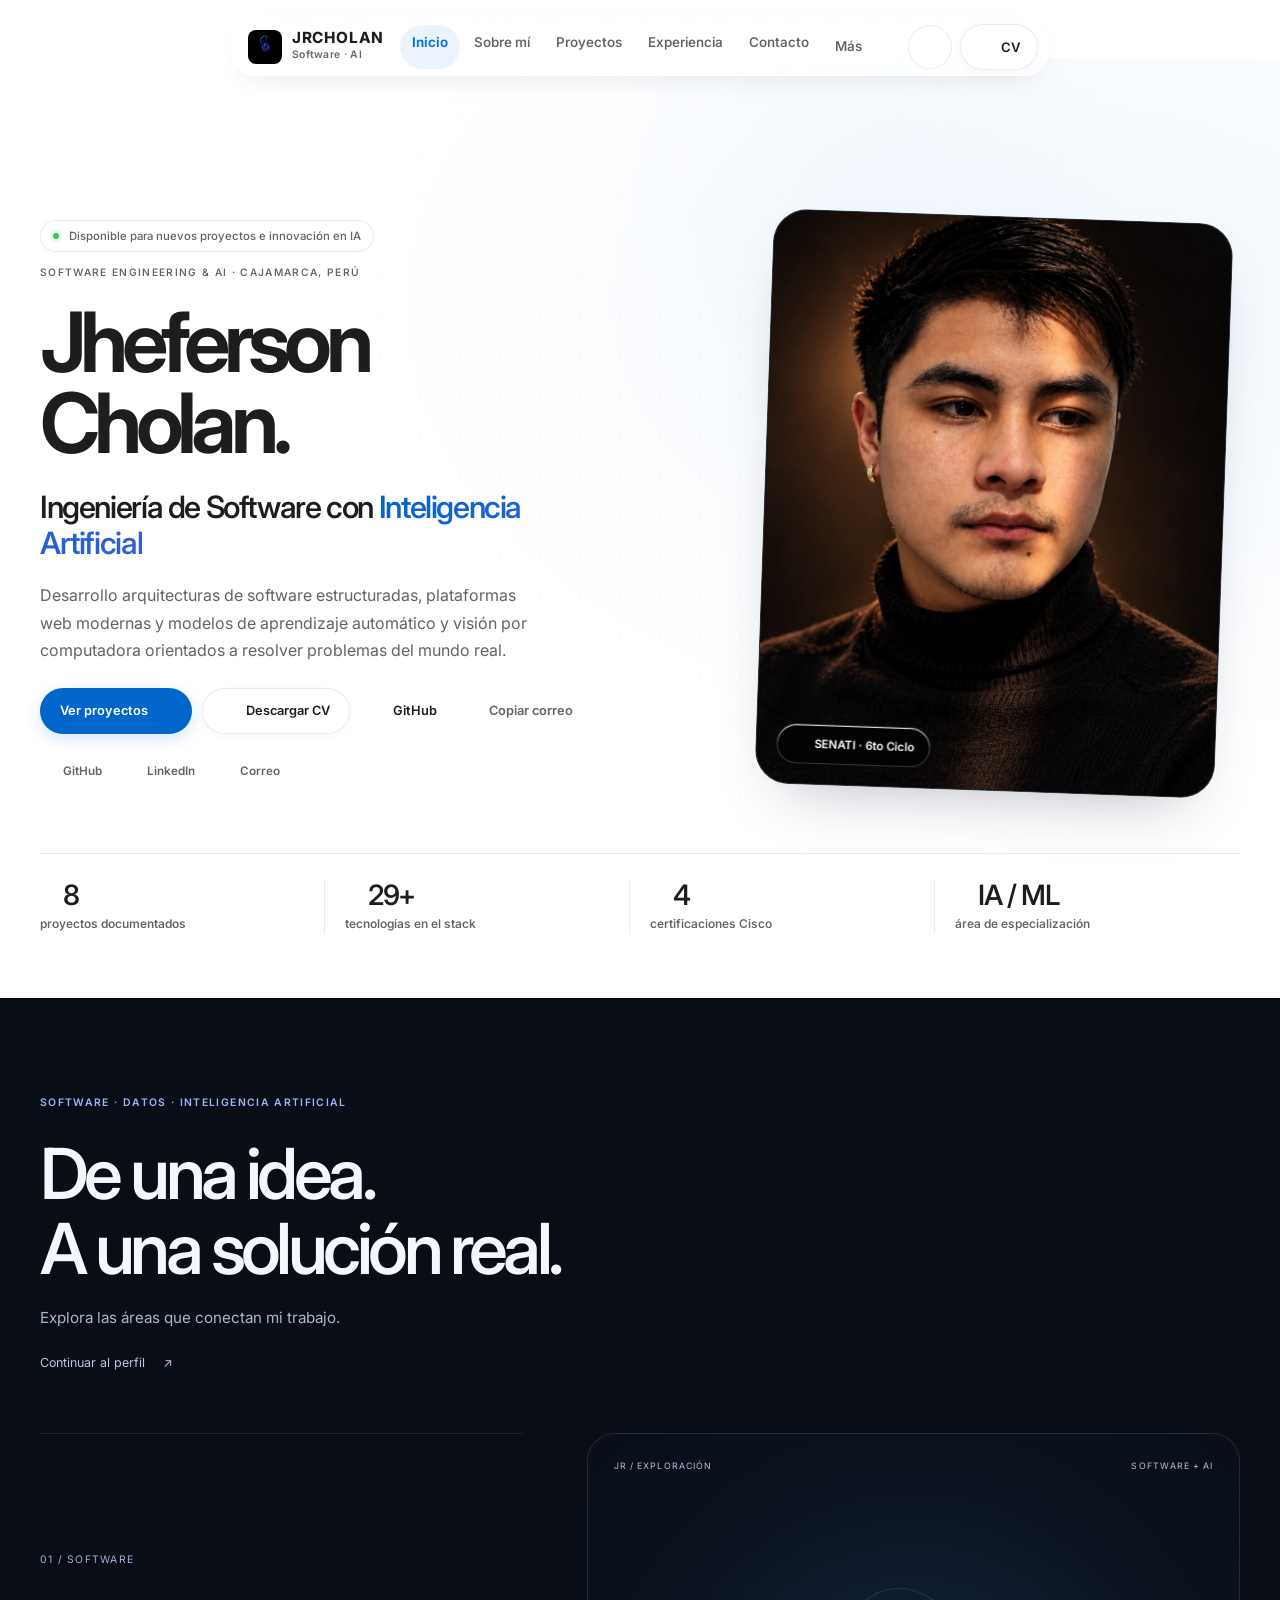
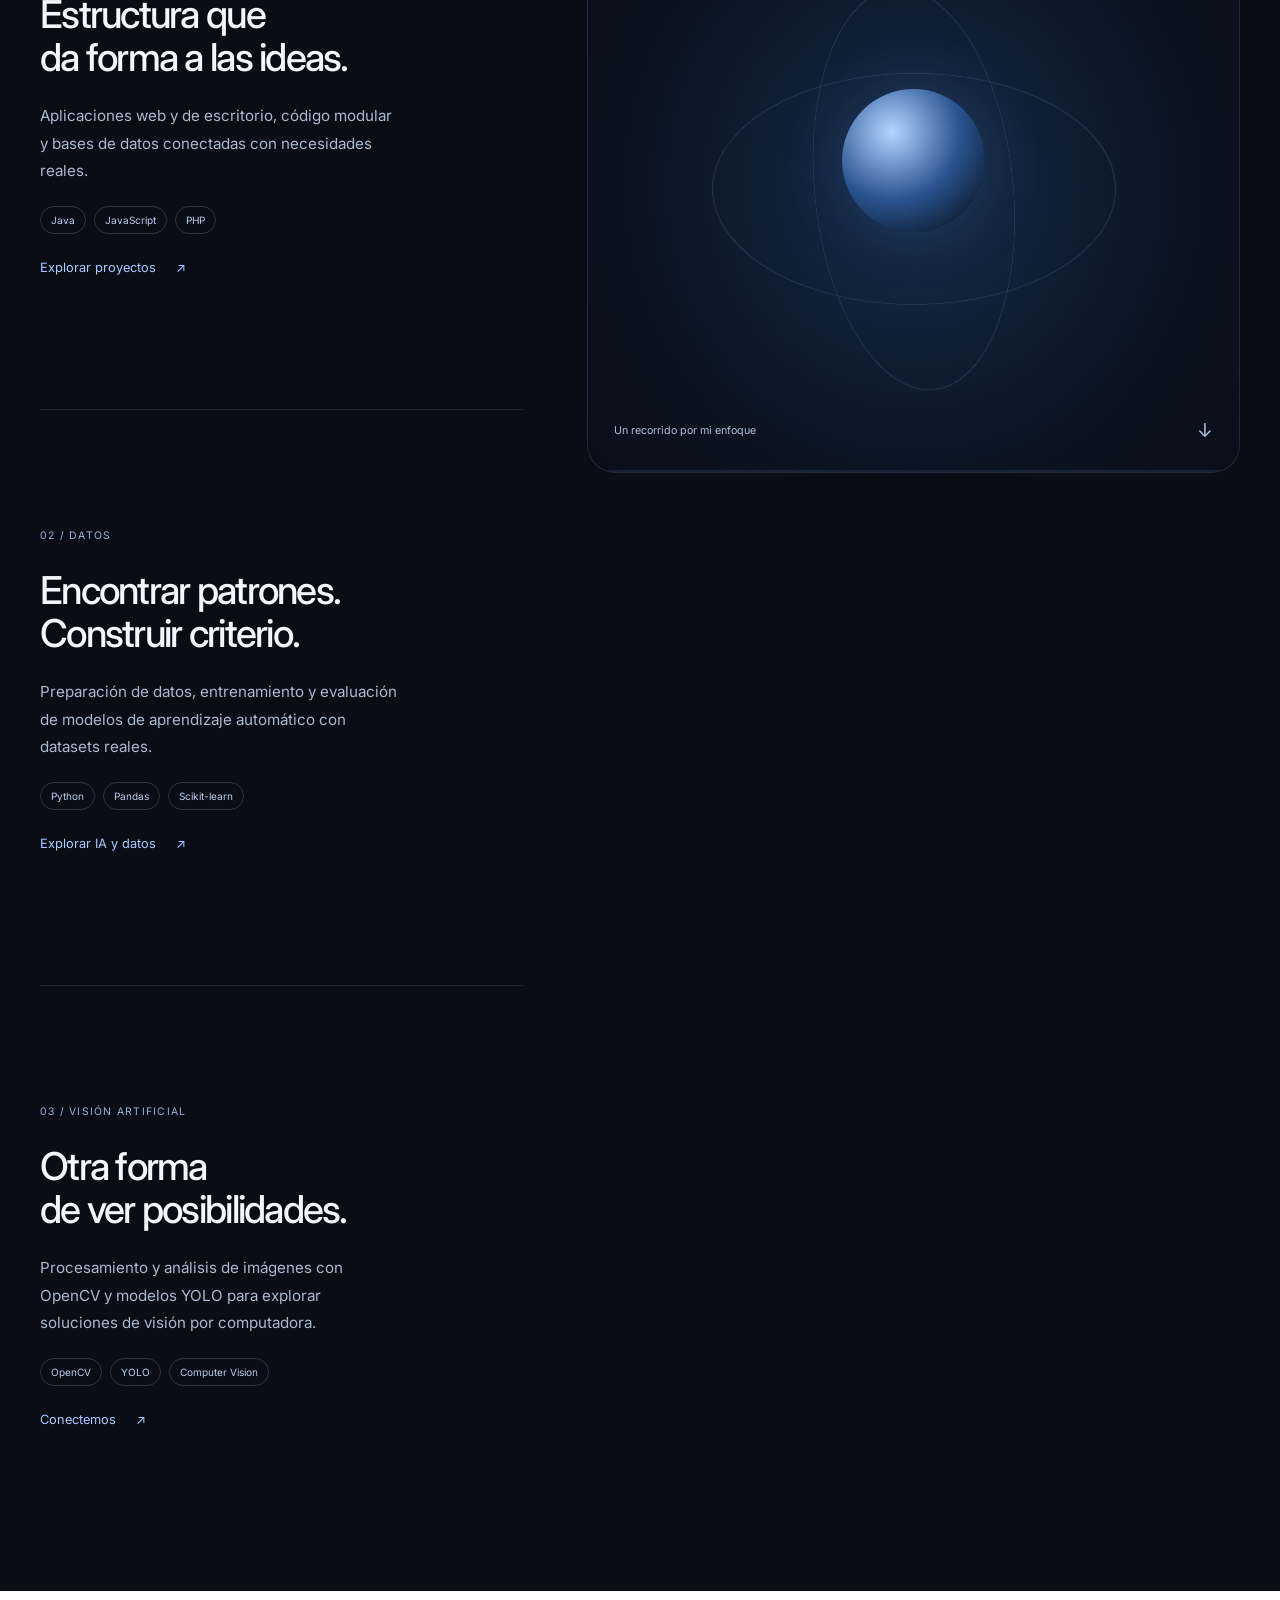
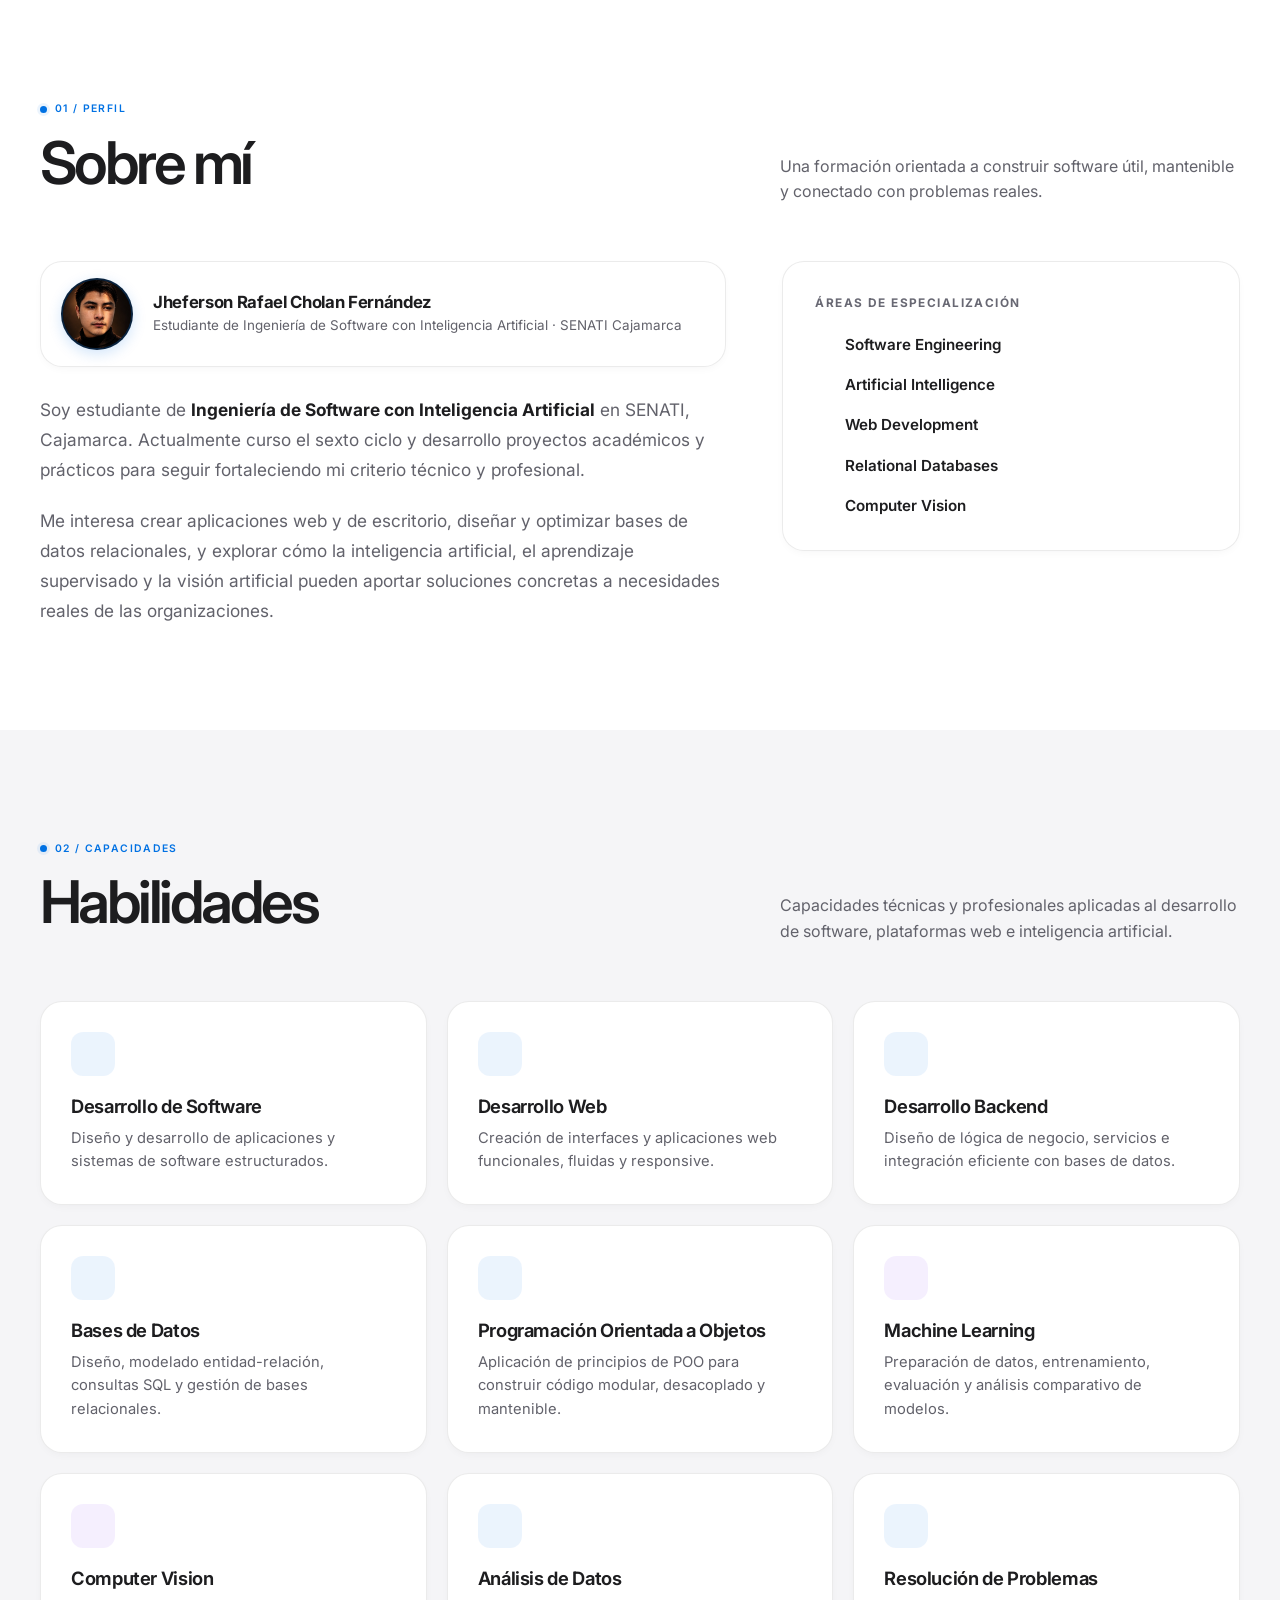
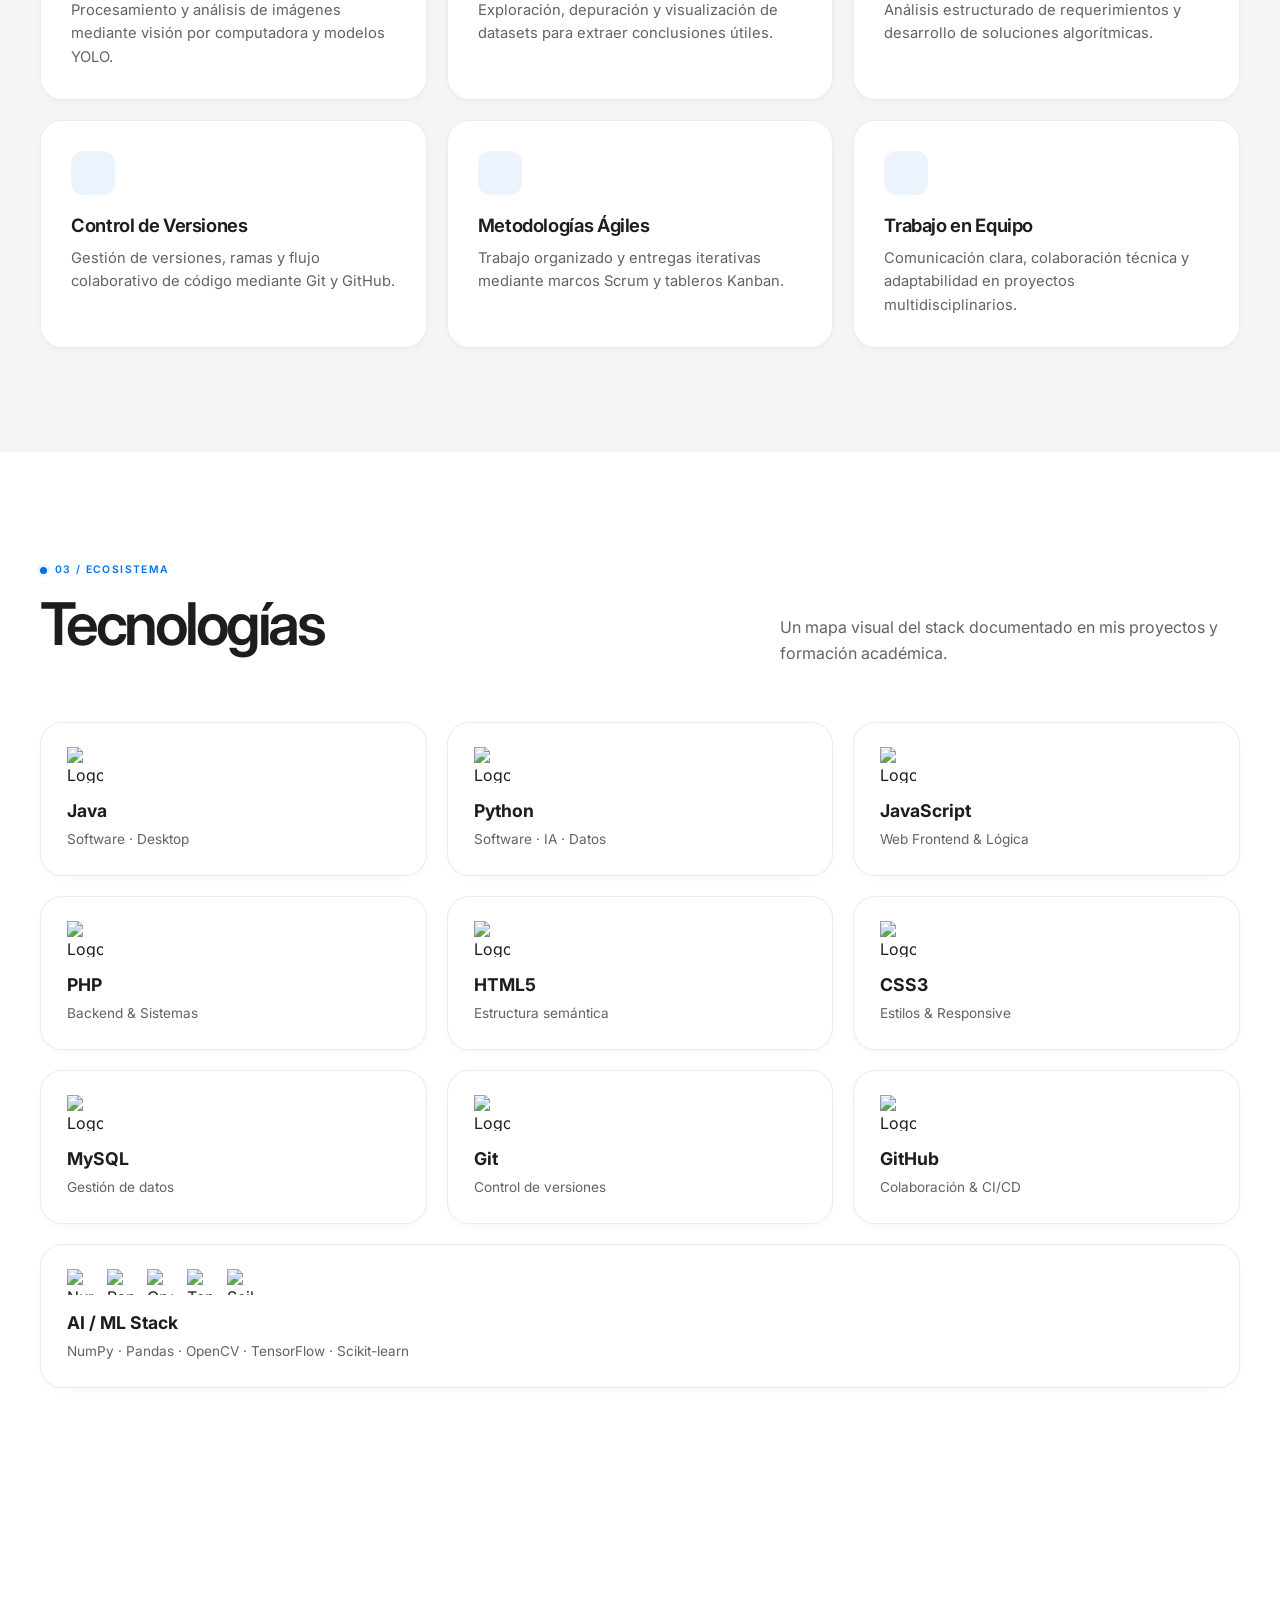
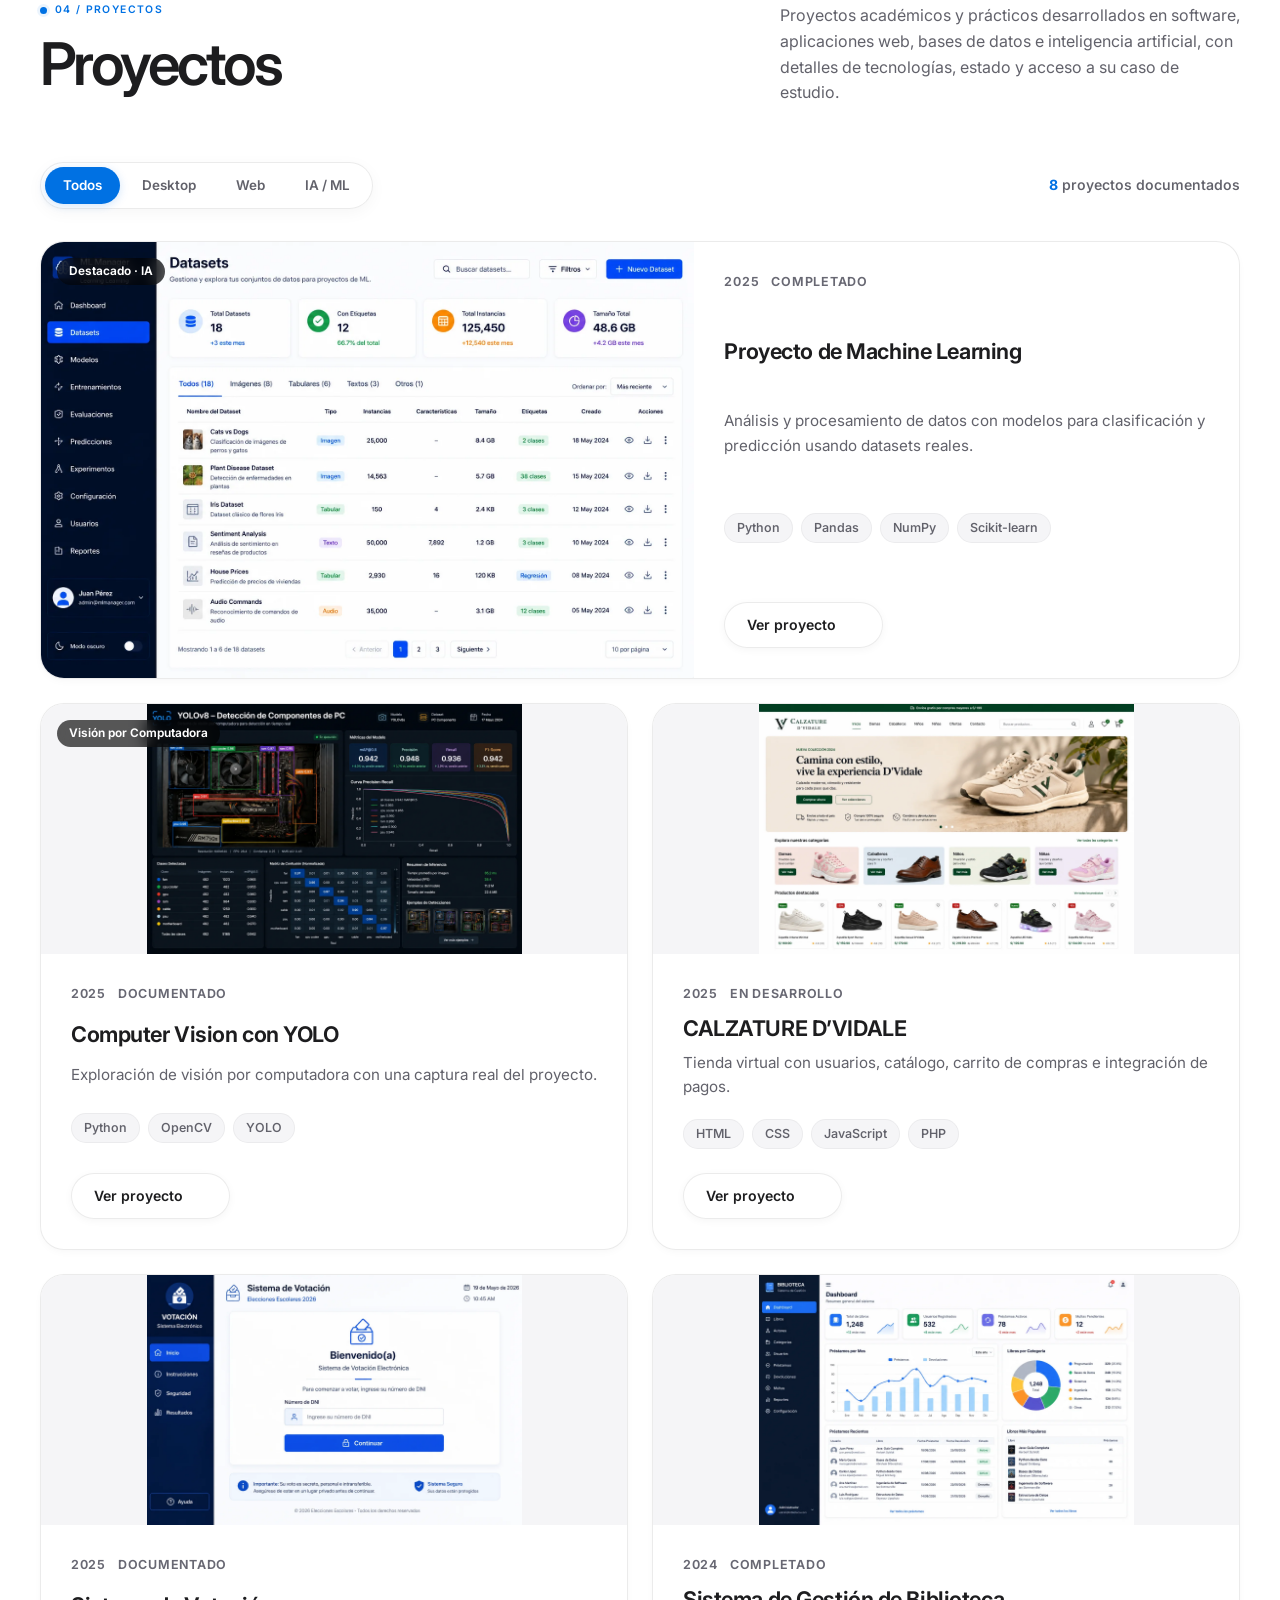
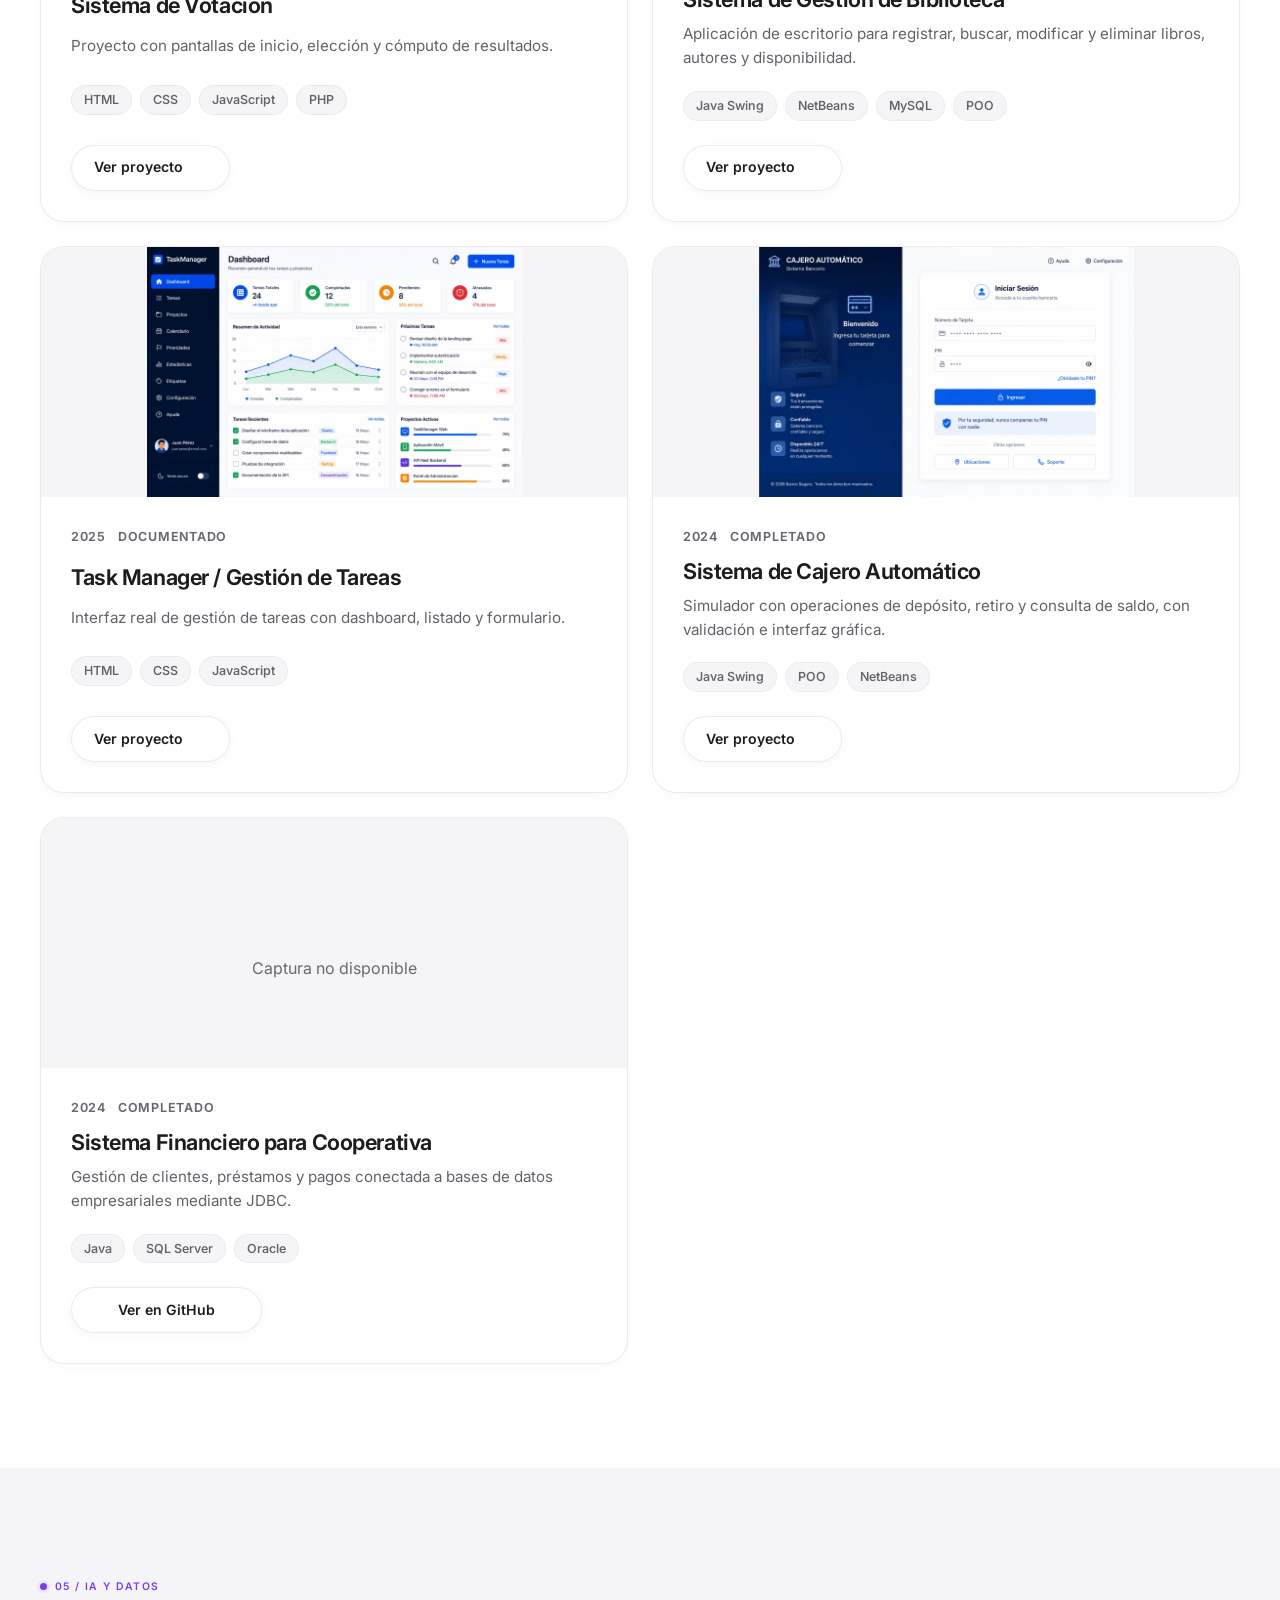
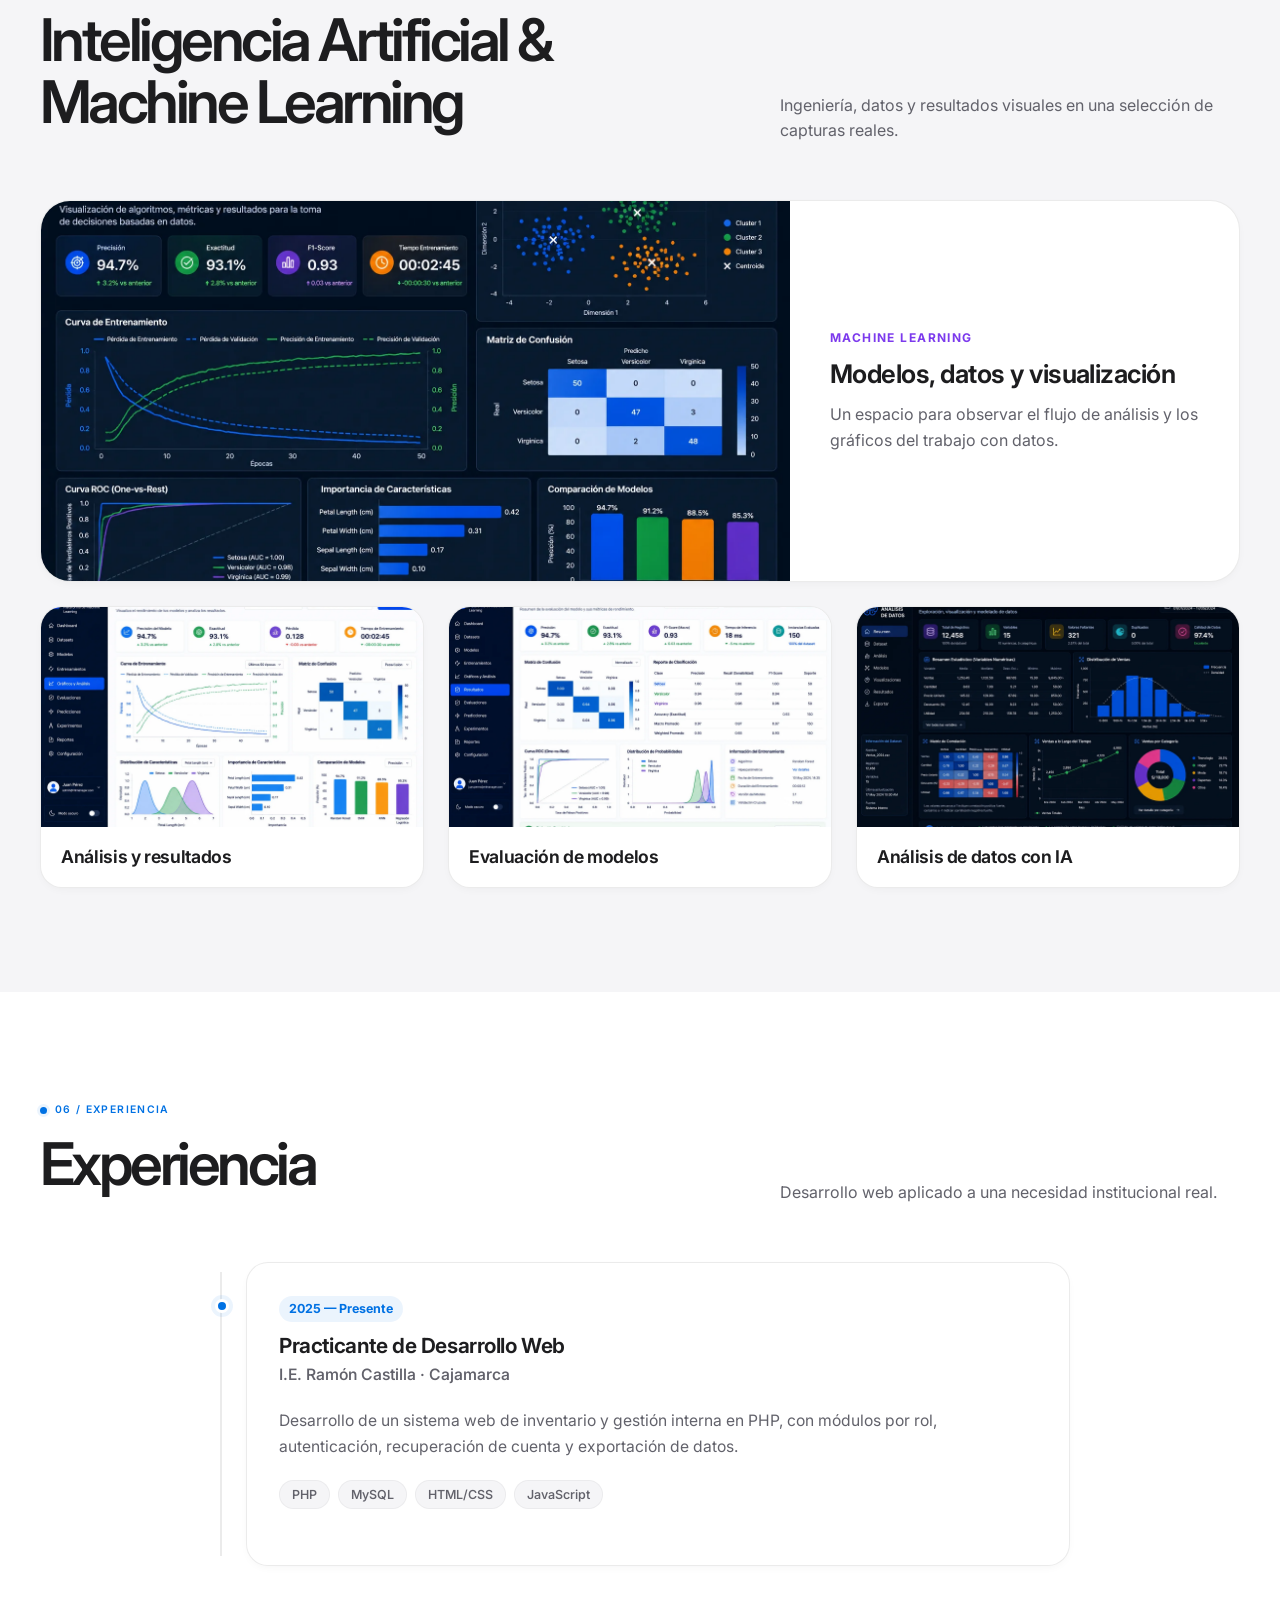
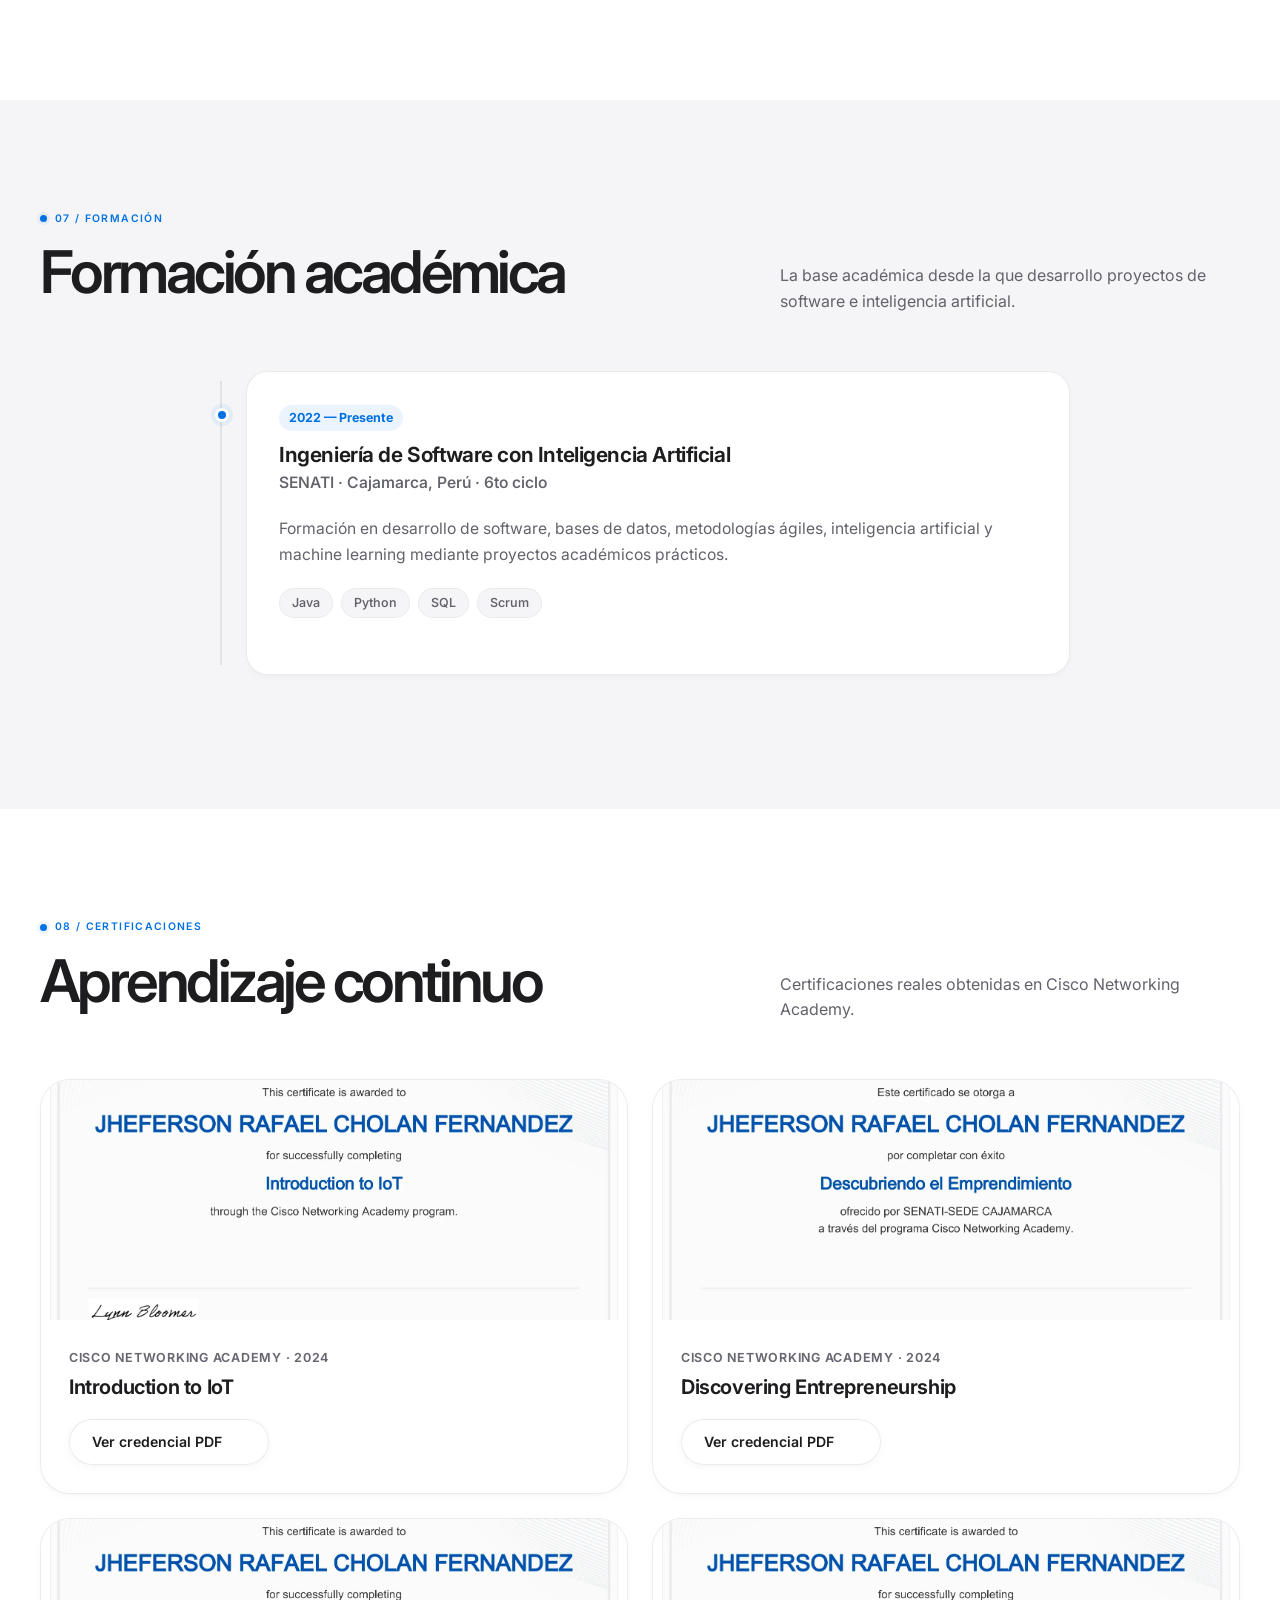
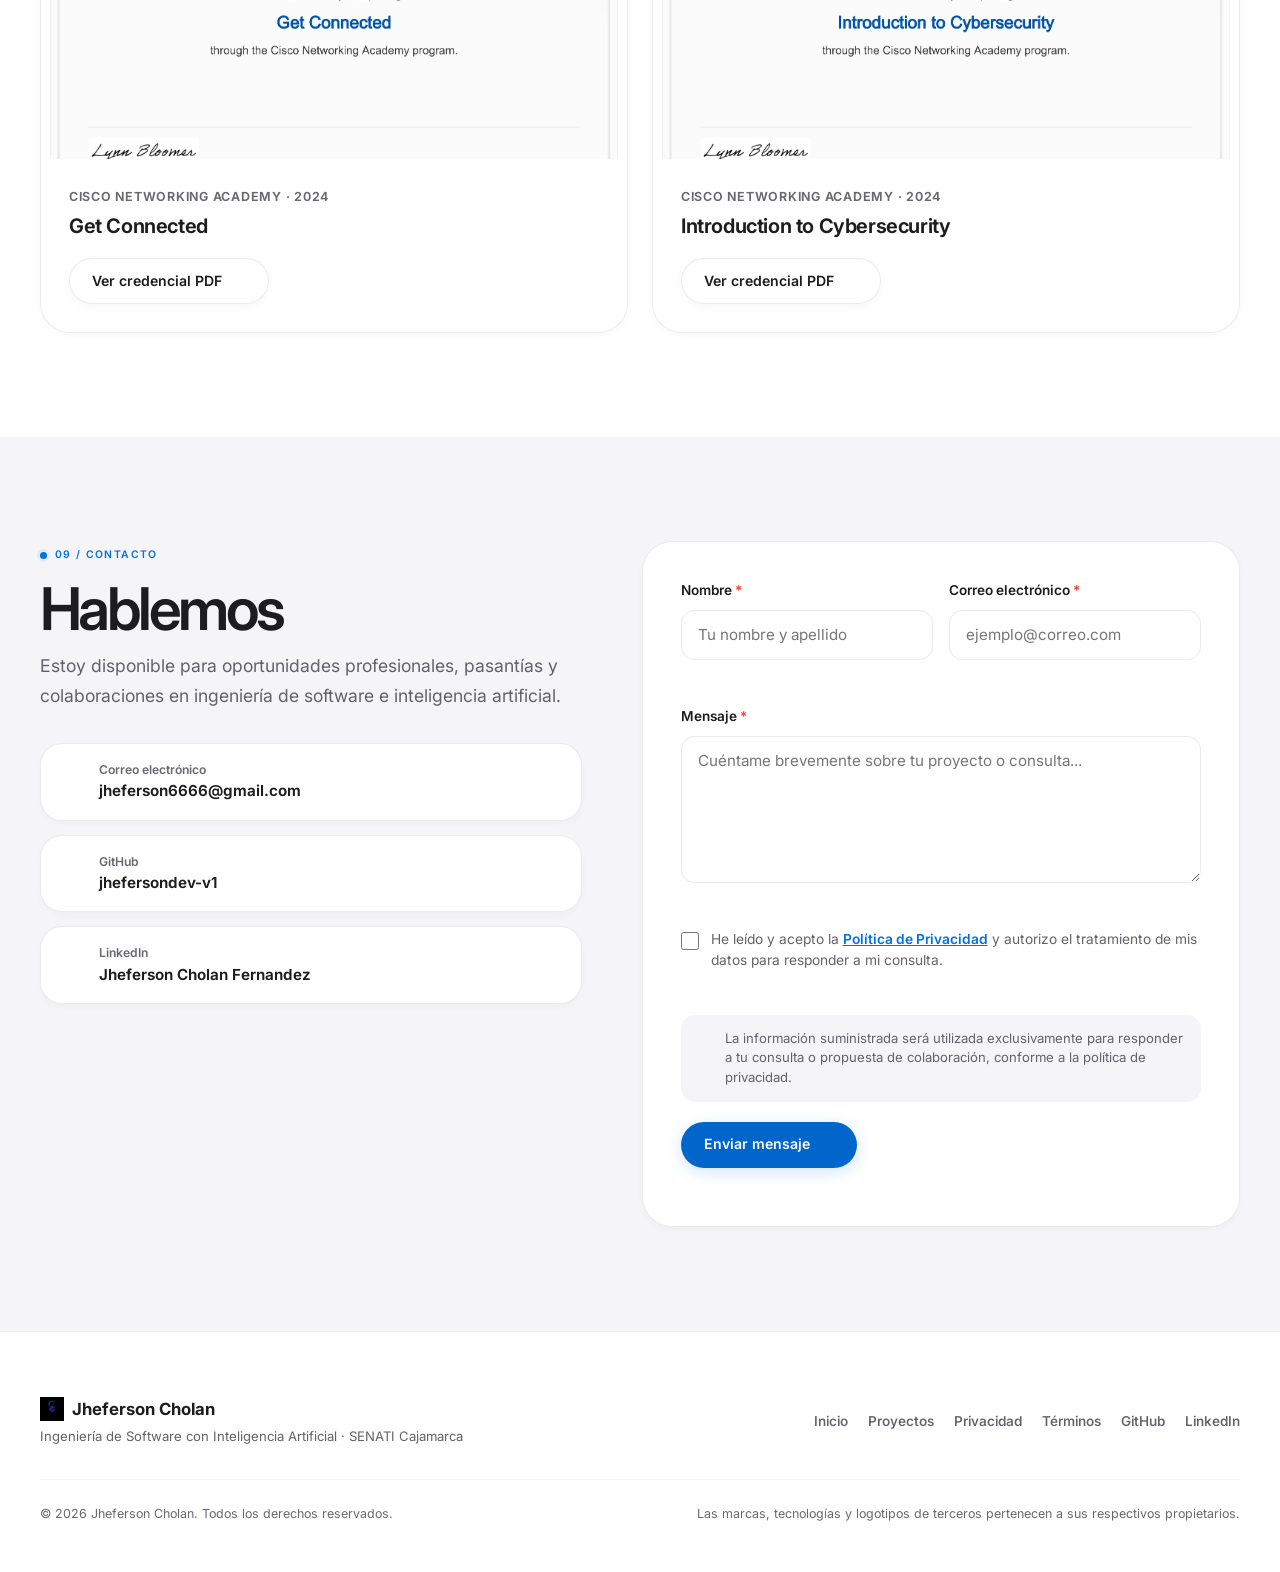
==== commit 5ab4cced: "feat(portfolio): add cinematic scroll world and refine visual system" ====
--- a/index.html
+++ b/index.html
@@ -2,7 +2,7 @@
 <html lang="es" data-theme="light">
 <head>
     <meta charset="UTF-8">
-    <meta name="viewport" content="width=device-width, initial-scale=1.0">
+    <meta name="viewport" content="width=device-width, initial-scale=1.0, viewport-fit=cover">
     <title>Jheferson Cholan | Software Engineering &amp; AI Portfolio</title>
     <meta name="description" content="Portafolio profesional de Jheferson Rafael Cholan Fernández (JRCHOLAN). Desarrollo de software, plataformas web, bases de datos y soluciones de inteligencia artificial aplicada en Cajamarca, Perú.">
     <meta name="keywords" content="Jheferson Cholan, JRCHOLAN, ingeniería de software, inteligencia artificial, machine learning, desarrollo web, Java, Python, PHP, SENATI Cajamarca, Apple design, portfolio">
@@ -39,9 +39,10 @@
     <script>
         (function() {
             try {
-                var savedTheme = localStorage.getItem('theme');
+                var savedTheme;
+                try { savedTheme = localStorage.getItem('theme'); } catch (e) {}
                 var prefersDark = window.matchMedia('(prefers-color-scheme: dark)').matches;
-                var theme = savedTheme ? savedTheme : (prefersDark ? 'dark' : 'light');
+                var theme = savedTheme === 'dark' || savedTheme === 'light' ? savedTheme : (prefersDark ? 'dark' : 'light');
                 document.documentElement.setAttribute('data-theme', theme);
                 var meta = document.getElementById('themeColorMeta');
                 if (meta) meta.setAttribute('content', theme === 'dark' ? '#050507' : '#FFFFFF');
@@ -113,6 +114,7 @@
 
     <!-- Stylesheet -->
     <link rel="stylesheet" href="styles.css?v=20261027-v2">
+    <link rel="stylesheet" href="assets/css/premium.css?v=20261027">
     <link rel="stylesheet" href="https://cdn.jsdelivr.net/gh/devicons/devicon@latest/devicon.min.css">
     <script src="https://unpkg.com/lucide@latest" defer></script>
 </head>
@@ -138,37 +140,37 @@
             </a>
 
             <!-- Primary Navigation Links (macOS Apple Hierarchy) -->
-            <div class="nav-links" id="navLinks" role="menubar">
-                <a class="nav-link active" href="#hero" role="menuitem">Inicio</a>
-                <a class="nav-link" href="#about" role="menuitem">Sobre mí</a>
-                <a class="nav-link" href="#projects" role="menuitem">Proyectos</a>
-                <a class="nav-link" href="#experience" role="menuitem">Experiencia</a>
-                <a class="nav-link" href="#contact" role="menuitem">Contacto</a>
+            <div class="nav-links" id="navLinks">
+                <a class="nav-link active" href="#hero">Inicio</a>
+                <a class="nav-link" href="#about">Sobre mí</a>
+                <a class="nav-link" href="#projects">Proyectos</a>
+                <a class="nav-link" href="#experience">Experiencia</a>
+                <a class="nav-link" href="#contact">Contacto</a>
 
                 <!-- Subnavigation Dropdown: Más ▾ -->
                 <div class="nav-dropdown-wrapper">
-                    <button class="nav-link nav-dropdown-btn" id="navDropdownBtn" type="button" aria-expanded="false" aria-haspopup="true" aria-controls="navDropdownMenu">
+                    <button class="nav-link nav-dropdown-btn" id="navDropdownBtn" type="button" aria-expanded="false" aria-controls="navDropdownMenu">
                         <span>Más</span>
                         <i data-lucide="chevron-down" class="dropdown-chevron" aria-hidden="true"></i>
                     </button>
-                    <div class="nav-dropdown-menu liquid-glass" id="navDropdownMenu" role="menu" aria-labelledby="navDropdownBtn">
-                        <a class="dropdown-link" href="#skills" role="menuitem">
+                    <div class="nav-dropdown-menu liquid-glass" id="navDropdownMenu" aria-labelledby="navDropdownBtn">
+                        <a class="dropdown-link" href="#skills">
                             <i data-lucide="sparkles" aria-hidden="true"></i>
                             <span>Habilidades</span>
                         </a>
-                        <a class="dropdown-link" href="#technologies" role="menuitem">
+                        <a class="dropdown-link" href="#technologies">
                             <i data-lucide="cpu" aria-hidden="true"></i>
                             <span>Tecnologías</span>
                         </a>
-                        <a class="dropdown-link" href="#ai" role="menuitem">
+                        <a class="dropdown-link" href="#ai">
                             <i data-lucide="brain-circuit" aria-hidden="true"></i>
                             <span>IA y Datos</span>
                         </a>
-                        <a class="dropdown-link" href="#formation" role="menuitem">
+                        <a class="dropdown-link" href="#formation">
                             <i data-lucide="graduation-cap" aria-hidden="true"></i>
                             <span>Formación</span>
                         </a>
-                        <a class="dropdown-link" href="#certifications" role="menuitem">
+                        <a class="dropdown-link" href="#certifications">
                             <i data-lucide="award" aria-hidden="true"></i>
                             <span>Certificados</span>
                         </a>
@@ -232,6 +234,13 @@
         </div>
     </header>
 
+    <noscript>
+        <nav class="container no-js-nav" aria-label="Navegación sin JavaScript">
+            <a href="#about">Sobre mí</a><a href="#projects">Proyectos</a><a href="#contact">Contacto</a>
+            <a href="work/machine-learning.html">Caso de Machine Learning</a>
+        </nav>
+    </noscript>
+
     <!-- Main Content -->
     <main class="site-main" id="main">
         <!-- Hero Section: Apple Keynote & Cinematic Style -->
@@ -251,8 +260,8 @@
                         <span>Disponible para nuevos proyectos e innovación en IA</span>
                     </div>
 
-                    <p class="hero-kicker">JHEFERSON CHOLAN · SOFTWARE ENGINEERING &amp; AI</p>
-                    <p class="hero-name">Jheferson Cholan</p>
+                    <p class="hero-kicker">SOFTWARE ENGINEERING &amp; AI · CAJAMARCA, PERÚ</p>
+                    <p class="hero-name">Jheferson <span>Cholan.</span></p>
                     <h1>Ingeniería de Software con <span class="text-gradient">Inteligencia Artificial</span></h1>
                     <p class="hero-lead">Desarrollo arquitecturas de software estructuradas, plataformas web modernas y modelos de aprendizaje automático y visión por computadora orientados a resolver problemas del mundo real.</p>
 
@@ -346,6 +355,50 @@
         </section>
 
         <!-- About Section (Editorial & Professional Presentation) -->
+        <!-- Scroll World local prototype; readable copy is independent of Canvas. -->
+        <section class="world-journey" id="portfolioWorld" aria-labelledby="worldTitle">
+            <div class="container world-heading">
+                <p class="eyebrow">SOFTWARE · DATOS · INTELIGENCIA ARTIFICIAL</p>
+                <h2 id="worldTitle">De una idea.<br>A una solución real.</h2>
+                <p>Explora las áreas que conectan mi trabajo.</p>
+                <a class="world-skip" href="#about">Continuar al perfil <span aria-hidden="true">↗</span></a>
+            </div>
+            <div class="container world-body">
+                <div class="world-visual" aria-hidden="true">
+                    <div class="world-orbit world-orbit-one"></div>
+                    <div class="world-orbit world-orbit-two"></div>
+                    <div class="world-core"></div>
+                    <canvas id="worldCanvas" aria-hidden="true"></canvas>
+                    <div class="world-visual-header"><span>JR / EXPLORACIÓN</span><span>SOFTWARE + AI</span></div>
+                    <div class="world-visual-footer"><span>Un recorrido por mi enfoque</span><span>↓</span></div>
+                    <div class="world-progress"><span></span></div>
+                </div>
+                <div class="world-chapters">
+                    <article class="world-chapter" data-world-scene="software">
+                        <span class="world-number">01 / SOFTWARE</span>
+                        <h3>Estructura que<br>da forma a las ideas.</h3>
+                        <p>Aplicaciones web y de escritorio, código modular y bases de datos conectadas con necesidades reales.</p>
+                        <div class="world-tags"><span>Java</span><span>JavaScript</span><span>PHP</span></div>
+                        <a href="#projects">Explorar proyectos <span aria-hidden="true">↗</span></a>
+                    </article>
+                    <article class="world-chapter" data-world-scene="data">
+                        <span class="world-number">02 / DATOS</span>
+                        <h3>Encontrar patrones.<br>Construir criterio.</h3>
+                        <p>Preparación de datos, entrenamiento y evaluación de modelos de aprendizaje automático con datasets reales.</p>
+                        <div class="world-tags"><span>Python</span><span>Pandas</span><span>Scikit-learn</span></div>
+                        <a href="#ai">Explorar IA y datos <span aria-hidden="true">↗</span></a>
+                    </article>
+                    <article class="world-chapter" data-world-scene="vision">
+                        <span class="world-number">03 / VISIÓN ARTIFICIAL</span>
+                        <h3>Otra forma<br>de ver posibilidades.</h3>
+                        <p>Procesamiento y análisis de imágenes con OpenCV y modelos YOLO para explorar soluciones de visión por computadora.</p>
+                        <div class="world-tags"><span>OpenCV</span><span>YOLO</span><span>Computer Vision</span></div>
+                        <a href="#contact">Conectemos <span aria-hidden="true">↗</span></a>
+                    </article>
+                </div>
+            </div>
+        </section>
+
         <section class="section section-anchor" id="about">
             <div class="container split-heading reveal">
                 <div>
@@ -767,7 +820,7 @@
 
             <div class="container ai-gallery">
                 <article class="ai-feature card-solid reveal">
-                    <img src="assets/images/ia-ml-grafico.png" alt="Gráfico real de análisis de Machine Learning" width="1536" height="1024" loading="lazy">
+                    <img src="assets/images/ia-ml-grafico.webp" alt="Gráfico real de análisis de Machine Learning" width="1536" height="1024" loading="lazy">
                     <div class="ai-feature-content">
                         <span class="project-label">MACHINE LEARNING</span>
                         <h3>Modelos, datos y visualización</h3>
@@ -790,7 +843,7 @@
                 </article>
 
                 <article class="ai-small card-solid reveal reveal-delay">
-                    <img src="assets/images/ia-datos.png.png" alt="Análisis de datos con IA" width="1536" height="1024" loading="lazy">
+                    <img src="assets/images/ia-datos.webp" alt="Análisis de datos con IA" width="1536" height="1024" loading="lazy">
                     <div class="ai-small-content">
                         <h3>Análisis de datos con IA</h3>
                     </div>
@@ -960,27 +1013,27 @@
                     <div class="form-row">
                         <div class="form-group">
                             <label for="name">Nombre <span class="required" aria-hidden="true">*</span></label>
-                            <input type="text" id="name" name="name" placeholder="Tu nombre y apellido" autocomplete="name" required aria-required="true">
+                            <input type="text" id="name" name="name" placeholder="Tu nombre y apellido" autocomplete="name" required aria-required="true" aria-describedby="nameError">
                             <span class="field-error" id="nameError" aria-live="polite"></span>
                         </div>
 
                         <div class="form-group">
                             <label for="email">Correo electrónico <span class="required" aria-hidden="true">*</span></label>
-                            <input type="email" id="email" name="email" placeholder="ejemplo@correo.com" autocomplete="email" required aria-required="true">
+                            <input type="email" id="email" name="email" placeholder="ejemplo@correo.com" autocomplete="email" required aria-required="true" aria-describedby="emailError">
                             <span class="field-error" id="emailError" aria-live="polite"></span>
                         </div>
                     </div>
 
                     <div class="form-group">
                         <label for="message">Mensaje <span class="required" aria-hidden="true">*</span></label>
-                        <textarea id="message" name="message" rows="5" placeholder="Cuéntame brevemente sobre tu proyecto o consulta..." required aria-required="true"></textarea>
+                        <textarea id="message" name="message" rows="5" placeholder="Cuéntame brevemente sobre tu proyecto o consulta..." required aria-required="true" aria-describedby="messageError"></textarea>
                         <span class="field-error" id="messageError" aria-live="polite"></span>
                     </div>
 
                     <!-- Privacy Acceptance Checkbox (Required) -->
                     <div class="form-privacy">
                         <div class="checkbox-container">
-                            <input type="checkbox" id="privacyConsent" name="privacyConsent" required aria-required="true">
+                            <input type="checkbox" id="privacyConsent" name="privacyConsent" required aria-required="true" aria-describedby="privacyError">
                             <label for="privacyConsent" class="checkbox-label">
                                 He leído y acepto la <a href="privacidad.html" target="_blank" rel="noopener noreferrer">Política de Privacidad</a> y autorizo el tratamiento de mis datos para responder a mi consulta.
                             </label>
@@ -1044,5 +1097,6 @@
     </footer>
 
     <script src="script.js?v=20261027-v2"></script>
+    <script src="assets/js/scroll-world.js?v=20261027" defer></script>
 </body>
 </html>
--- a/assets/css/premium.css
+++ b/assets/css/premium.css
@@ -0,0 +1,254 @@
+/* JRCHOLAN — quiet materials, editorial scale, a continuous local Scroll World.
+   Progressive enhancement: content and links remain available without JavaScript. */
+:root {
+    --container: 1200px;
+    --text-secondary: #62626b;
+    --text-tertiary: #686873;
+    --card-shadow: 0 3px 12px -5px rgb(15 23 42 / 7%);
+    --card-shadow-hover: 0 18px 44px -24px rgb(15 23 42 / 22%);
+}
+[data-theme="dark"] {
+    --text-secondary: #b2b2bd;
+    --text-tertiary: #a0a0ad;
+    --card-bg: #121216;
+}
+.site-header { top: 18px; }
+.nav-capsule { max-width: 1200px; border-radius: 24px; }
+.liquid-glass {
+    background-image: linear-gradient(135deg, rgb(255 255 255 / 18%), transparent 45%, rgb(255 255 255 / 5%));
+    box-shadow: inset 0 1px 0 rgb(255 255 255 / 38%), 0 8px 32px -16px rgb(20 30 50 / 20%);
+}
+.nav-link, .dropdown-link, .theme-toggle, .nav-toggle { min-height: 44px; }
+.theme-toggle { min-width: 44px; }
+.button { min-height: 46px; }
+.button-primary { background: #0066cc; color: #fff; }
+.button-primary:hover { background: #0058b3; }
+.text-gradient { background-image: linear-gradient(120deg, #0064cf, #365fd6); }
+[data-theme="dark"] .text-gradient { background-image: linear-gradient(120deg, #78b5ff, #b1bfff); }
+.no-js-nav { display: flex; flex-wrap: wrap; gap: 8px 24px; padding-top: 110px; }
+.no-js-nav a { display: inline-flex; min-height: 44px; align-items: center; color: var(--accent-blue); }
+.hero {
+    min-height: min(940px, 100svh);
+    padding: 150px 0 64px;
+    background: radial-gradient(ellipse at 84% 26%, rgb(0 113 227 / 5%), transparent 48%), var(--bg-primary);
+}
+.hero-grid { grid-template-columns: 1.18fr 0.9fr; gap: clamp(32px, 5vw, 80px); }
+.hero-copy { padding-block: 12px; }
+.hero-name {
+    font-size: clamp(3.6rem, 6.5vw, 6.1rem);
+    font-weight: 650;
+    letter-spacing: -0.075em;
+    line-height: 0.98;
+    margin: 20px 0 25px;
+}
+.hero-name span { display: block; }
+.hero h1 {
+    font-size: clamp(1.55rem, 2.4vw, 2.25rem);
+    font-weight: 550;
+    line-height: 1.2;
+    letter-spacing: -0.045em;
+    max-width: 560px;
+    margin-bottom: 20px;
+}
+.hero h1 .text-gradient { display: inline; }
+.hero-kicker { font-size: 0.64rem; letter-spacing: 0.13em; color: var(--text-secondary); font-weight: 550; }
+.hero-lead { font-size: 1rem; line-height: 1.7; max-width: 510px; margin-bottom: 24px; }
+.status-pill { font-size: 0.71rem; font-weight: 500; padding: 6px 12px; margin-bottom: 12px; box-shadow: none; }
+.status-dot { width: 6px; height: 6px; animation: none; box-shadow: 0 0 0 3px rgb(52 199 89 / 10%); }
+.hero-actions { gap: 10px; margin-bottom: 22px; }
+.hero-actions .button { font-size: 0.8rem; padding-inline: 19px; }
+.hero-actions .button:nth-child(n+3) { min-height: 40px; padding: 8px; box-shadow: none; border-color: transparent; background: transparent; backdrop-filter: none; }
+.hero-footer { border: 0; padding-top: 0; }
+.hero-footer .social-pill { border: 0; padding: 6px 12px 6px 0; background: transparent; box-shadow: none; backdrop-filter: none; font-size: 0.73rem; }
+.hero-grid-pattern { opacity: 0.05; background-size: 40px 40px; }
+.ambient-glow { filter: none; opacity: 0.12; }
+.portrait-card {
+    max-width: 460px;
+    aspect-ratio: 4 / 5;
+    border-radius: 34px;
+    padding: 0;
+    border: 1px solid rgb(255 255 255 / 14%);
+    background: #131824;
+    box-shadow: 0 28px 65px -32px rgb(13 28 58 / 35%);
+    transform: rotate(2deg);
+}
+.portrait-card:hover { transform: rotate(0deg) translateY(-3px); }
+.portrait-image-inner { border-radius: inherit; }
+.hero-portrait-img { object-position: center 22%; }
+.portrait-card::after { content: ''; position: absolute; inset: 0; pointer-events: none; border-radius: inherit; box-shadow: inset 0 0 0 1px rgb(255 255 255 / 12%); }
+.portrait-badge { bottom: 20px; left: 20px; padding: 10px 15px; font-size: 0.72rem; }
+.proof-container { margin-top: 54px; }
+.proof-strip { padding: 26px 0 0; border: 0; border-top: 1px solid var(--border-color); border-radius: 0; background: transparent; box-shadow: none; backdrop-filter: none; }
+.proof-strip strong { font-size: 1.75rem; font-weight: 550; letter-spacing: -0.05em; }
+.proof-strip span { font-size: 0.75rem; }
+.proof-icon { width: 15px; height: 15px; }
+.section { padding-block: 104px; }
+.section h2 { font-size: clamp(2.3rem, 4.6vw, 3.8rem); font-weight: 600; line-height: 1.04; letter-spacing: -0.06em; }
+.eyebrow { font-size: 0.65rem; letter-spacing: 0.13em; font-weight: 600; }
+.section-intro { font-size: 1rem; max-width: 650px; }
+.card-solid, .skill-card, .technology-card, .certificate-card { box-shadow: var(--card-shadow); }
+.skill-card:hover, .technology-card:hover, .certificate-card:hover, .project-card:hover { transform: translateY(-3px); box-shadow: var(--card-shadow-hover); }
+.project-card { border-radius: 24px; }
+.project-body { padding: 30px; }
+.project-card-wide { grid-template-columns: 1.2fr 1fr; }
+.project-image-wrap { background: var(--bg-secondary); }
+.project-image { object-fit: contain; }
+.contact { background: var(--bg-secondary); }
+.contact .contact-intro h2 { font-size: clamp(3rem, 6vw, 5rem); }
+.reveal { opacity: 1; transform: none; will-change: auto; }
+html.reveal-ready .reveal:not(.visible) { opacity: 0; transform: translateY(14px); }
+.hero .reveal { opacity: 1 !important; transform: none !important; }
+
+/* A bounded continuous scene, with normal-flow text alongside its sticky camera. */
+.world-journey {
+    --world-progress: 0;
+    position: relative;
+    background: #090d15;
+    color: #edf3ff;
+    padding: 90px 0 30px;
+    isolation: isolate;
+}
+.world-heading { position: relative; padding-bottom: 48px; }
+.world-heading .eyebrow { color: #98baf1; }
+.world-heading h2 { color: #f5f7fc; font-size: clamp(2.8rem, 5.5vw, 4.6rem); font-weight: 550; line-height: 1.06; letter-spacing: -0.065em; margin: 12px 0 20px; }
+.world-heading > p:not(.eyebrow) { color: #a9b6ca; font-size: 0.95rem; }
+.world-skip { display: inline-flex; align-items: center; gap: 18px; min-height: 44px; color: #b6c7df; font-size: 0.78rem; margin-top: 10px; }
+.world-skip:hover, .world-chapter > a:hover { color: #fff; }
+.world-body { position: relative; display: grid; grid-template-columns: 0.85fr 1.15fr; gap: 64px; align-items: start; }
+.world-visual {
+    position: sticky;
+    top: 115px;
+    grid-column: 2;
+    grid-row: 1;
+    height: min(640px, calc(100svh - 150px));
+    min-height: 360px;
+    border: 1px solid rgb(164 191 234 / 15%);
+    border-radius: 28px;
+    overflow: hidden;
+    background: radial-gradient(ellipse at 50% 55%, #162c4b, #0b1320 60%, #090e18);
+    contain: paint;
+}
+#worldCanvas { position: absolute; inset: 0; display: block; width: 100%; height: 100%; z-index: 1; }
+.world-visual-header, .world-visual-footer { position: absolute; left: 26px; right: 26px; display: flex; align-items: center; justify-content: space-between; z-index: 2; color: #b1c1d9; gap: 16px; }
+.world-visual-header { top: 25px; font-size: 0.55rem; letter-spacing: 0.12em; }
+.world-visual-footer { bottom: 26px; font-size: 0.67rem; }
+.world-visual-footer > span:last-child { font-size: 1.2rem; }
+.world-progress { position: absolute; bottom: 0; left: 0; right: 0; height: 2px; z-index: 2; background: rgb(140 181 244 / 10%); }
+.world-progress span { display: block; height: 100%; background: #89b8ff; transform-origin: left; transform: scaleX(var(--world-progress)); }
+.world-orbit { position: absolute; width: 62%; aspect-ratio: 1; border: 1px solid rgb(153 191 255 / 20%); border-radius: 50%; left: 19%; top: 24%; transform: rotateX(55deg) rotateZ(-35deg); }
+.world-orbit-two { transform: rotateX(10deg) rotateY(60deg) rotateZ(35deg); }
+.world-core { position: absolute; width: 22%; aspect-ratio: 1; top: 40%; left: 39%; border-radius: 50%; background: radial-gradient(circle at 35% 30%, #b4d5ff, #295491 50%, #12243d 80%); box-shadow: 0 0 65px rgb(88 146 233 / 20%); }
+.world-ready .world-orbit, .world-ready .world-core { visibility: hidden; }
+.world-chapters { grid-column: 1; grid-row: 1; min-width: 0; }
+.world-chapter { display: flex; flex-direction: column; justify-content: center; align-items: start; min-height: 64svh; padding: 70px 0; border-top: 1px solid rgb(177 198 230 / 12%); }
+.world-number { font-size: 0.65rem; letter-spacing: 0.12em; color: #9ab3d7; margin-bottom: 24px; }
+.world-chapter h3 { color: #f4f7ff; font-size: clamp(1.8rem, 3vw, 2.65rem); font-weight: 500; line-height: 1.14; letter-spacing: -0.045em; margin-bottom: 22px; }
+.world-chapter > p { color: #abb9ce; font-size: 0.95rem; line-height: 1.8; max-width: 360px; }
+.world-tags { display: flex; flex-wrap: wrap; gap: 8px; margin: 22px 0 12px; }
+.world-tags span { font-size: 0.63rem; color: #bbd0ee; border: 1px solid rgb(163 192 235 / 22%); padding: 5px 10px; border-radius: 20px; }
+.world-chapter > a { display: inline-flex; align-items: center; gap: 20px; min-height: 44px; color: #a8caff; font-size: 0.8rem; }
+.world-journey :focus-visible { outline-color: #b3d3ff; }
+
+/* The case studies share the same materials, with their original content. */
+.case-page .nav { display: flex; align-items: center; justify-content: space-between; gap: 20px; min-height: 68px; padding: 10px 24px; border-radius: 24px; background: var(--glass-bg); border: 1px solid var(--glass-border); backdrop-filter: blur(20px); box-shadow: var(--glass-shadow-sm); }
+.case-page .nav-links { display: flex; gap: 12px; align-items: center; }
+.case-page .nav-links a { padding: 12px; font-size: 0.85rem; }
+.case-page .brand { flex-direction: column; align-items: flex-start; gap: 0; }
+.case-page .brand strong { font-size: 0.95rem; line-height: 1.25; }
+.case-page .brand > span { font-size: 0.62rem; color: var(--text-secondary); }
+.case-page .nav-cta { white-space: nowrap; font-size: 0.78rem; }
+.case-page .nav-links[hidden] { display: none !important; }
+.case-page .case-hero { padding-top: 150px; }
+.case-page .case-cover { border-radius: 24px; overflow: hidden; }
+.case-page .case-gallery img { aspect-ratio: 16 / 10; object-fit: contain; }
+@supports not (backdrop-filter: blur(10px)) {
+    .liquid-glass, .liquid-glass-subtle, .case-page .nav { background-color: var(--bg-primary); }
+    .portrait-badge { background: #182437; }
+}
+@media (min-width: 861px) and (max-height: 820px) {
+    .hero { min-height: auto; padding-top: 125px; }
+    .hero-name { font-size: clamp(3.6rem, 6vw, 5.3rem); }
+    .portrait-card { max-width: 390px; }
+}
+@media (max-width: 1024px) {
+    .hero { min-height: auto; }
+    .hero-grid { grid-template-columns: 1.1fr 0.9fr; gap: 30px; }
+    .world-body { gap: 32px; }
+    .world-visual { top: 100px; }
+}
+@media (max-width: 860px) {
+    .site-header { top: 10px; }
+    .nav-capsule { border-radius: 22px; height: 56px; }
+    .hero { padding: 115px 0 48px; }
+    .hero-grid { grid-template-columns: 1fr 0.72fr; gap: 24px; }
+    .hero-name { font-size: clamp(3rem, 7vw, 4.3rem); }
+    .hero h1 { font-size: clamp(1.35rem, 3vw, 1.8rem); }
+    .status-pill { font-size: 0.64rem; line-height: 1.5; }
+    .proof-strip { padding-top: 24px; }
+    .proof-item { padding: 0 12px 8px 0; }
+    .section { padding-block: 76px; }
+    .world-journey { padding-top: 70px; }
+    .world-body { display: block; }
+    .world-visual { top: 86px; height: 38svh; min-height: 220px; z-index: 3; border-radius: 20px; box-shadow: 0 12px 32px -8px #090d15; }
+    .world-visual-header { top: 18px; left: 20px; right: 20px; }
+    .world-visual-footer { bottom: 18px; left: 20px; right: 20px; }
+    .world-chapters { position: relative; z-index: 1; }
+    .world-chapter { min-height: 48svh; padding: 44px 8px; }
+    .world-chapter h3 { font-size: 2rem; }
+    .world-chapter > p { max-width: 510px; font-size: 0.9rem; }
+    .world-number { margin-bottom: 15px; }
+    .world-tags { margin-top: 16px; }
+    .case-page .nav { min-height: 58px; position: relative; padding: 8px 14px; gap: 8px; }
+    .case-page .nav-toggle { margin-left: auto; flex-shrink: 0; }
+    .case-page .theme-toggle { flex-shrink: 0; }
+    .case-page .nav-links.open { display: flex !important; position: absolute; top: calc(100% + 10px); left: 0; right: 0; flex-direction: column; align-items: stretch; padding: 14px; border-radius: 20px; background: var(--bg-primary); box-shadow: var(--shadow-md); border: 1px solid var(--border-color); }
+}
+@media (max-width: 600px) {
+    .container { width: calc(100% - 40px); }
+    .hero-grid { display: flex; flex-direction: column; align-items: stretch; gap: 36px; }
+    .hero-copy { padding: 0; }
+    .hero-name { font-size: clamp(3.5rem, 15vw, 5.3rem); margin: 24px 0; }
+    .hero h1 { max-width: 390px; font-size: 1.7rem; }
+    .hero-lead { font-size: 0.95rem; }
+    .hero-kicker { font-size: 0.58rem; letter-spacing: 0.07em; }
+    .hero-actions { gap: 8px; }
+    .hero-actions .button { min-width: 0; width: auto; font-size: 0.74rem; padding-inline: 15px; }
+    .hero-actions .button:nth-child(n+3) { padding-inline: 7px; }
+    .hero-visual { padding: 0 16px; }
+    .portrait-card { max-width: 420px; aspect-ratio: 1 / 1.1; transform: rotate(1deg); border-radius: 28px; }
+    .portrait-badge { left: 16px; bottom: 16px; }
+    .proof-container { margin-top: 40px; }
+    .proof-strip { gap: 16px; }
+    .proof-strip strong { font-size: 1.6rem; }
+    .proof-strip span { font-size: 0.65rem; }
+    .proof-item:nth-child(4) { padding-left: 0; }
+    .world-heading { padding-bottom: 32px; }
+    .world-heading .eyebrow { font-size: 0.57rem; }
+    .world-heading h2 { font-size: clamp(2.4rem, 11vw, 3.3rem); }
+    .world-chapter { padding-inline: 0; }
+    .world-chapter h3 { font-size: 1.9rem; }
+    .world-visual-header { font-size: 0.47rem; }
+    .world-visual-footer { font-size: 0.59rem; }
+    .project-body { padding: 24px; }
+    .project-card-wide { display: flex; }
+    .project-card-wide .project-image-wrap { min-height: 0; height: 230px; }
+}
+@media (max-height: 600px) and (max-width: 860px) {
+    .world-visual { position: relative; top: 0; height: 280px; }
+}
+@media (prefers-reduced-motion: reduce) {
+    html.reveal-ready .reveal:not(.visible) { opacity: 1; transform: none; }
+    .portrait-card, .portrait-card:hover { transform: none; }
+    .world-visual { position: relative; top: 0; }
+    .world-chapter { min-height: 0; padding-block: 40px; }
+    .world-progress { display: none; }
+    .world-visual, .world-chapters { align-self: start; }
+}
+@media print {
+    .site-header, .world-visual, .world-skip { display: none; }
+    .world-journey { background: #fff; color: #111; padding: 30px 0; }
+    .world-body { display: block; }
+    .world-journey h2, .world-journey h3, .world-journey p, .world-journey span, .world-journey a { color: #111; }
+    .world-chapter { min-height: 0; padding: 20px 0; break-inside: avoid; }
+    html.reveal-ready .reveal:not(.visible) { opacity: 1; transform: none; }
+}
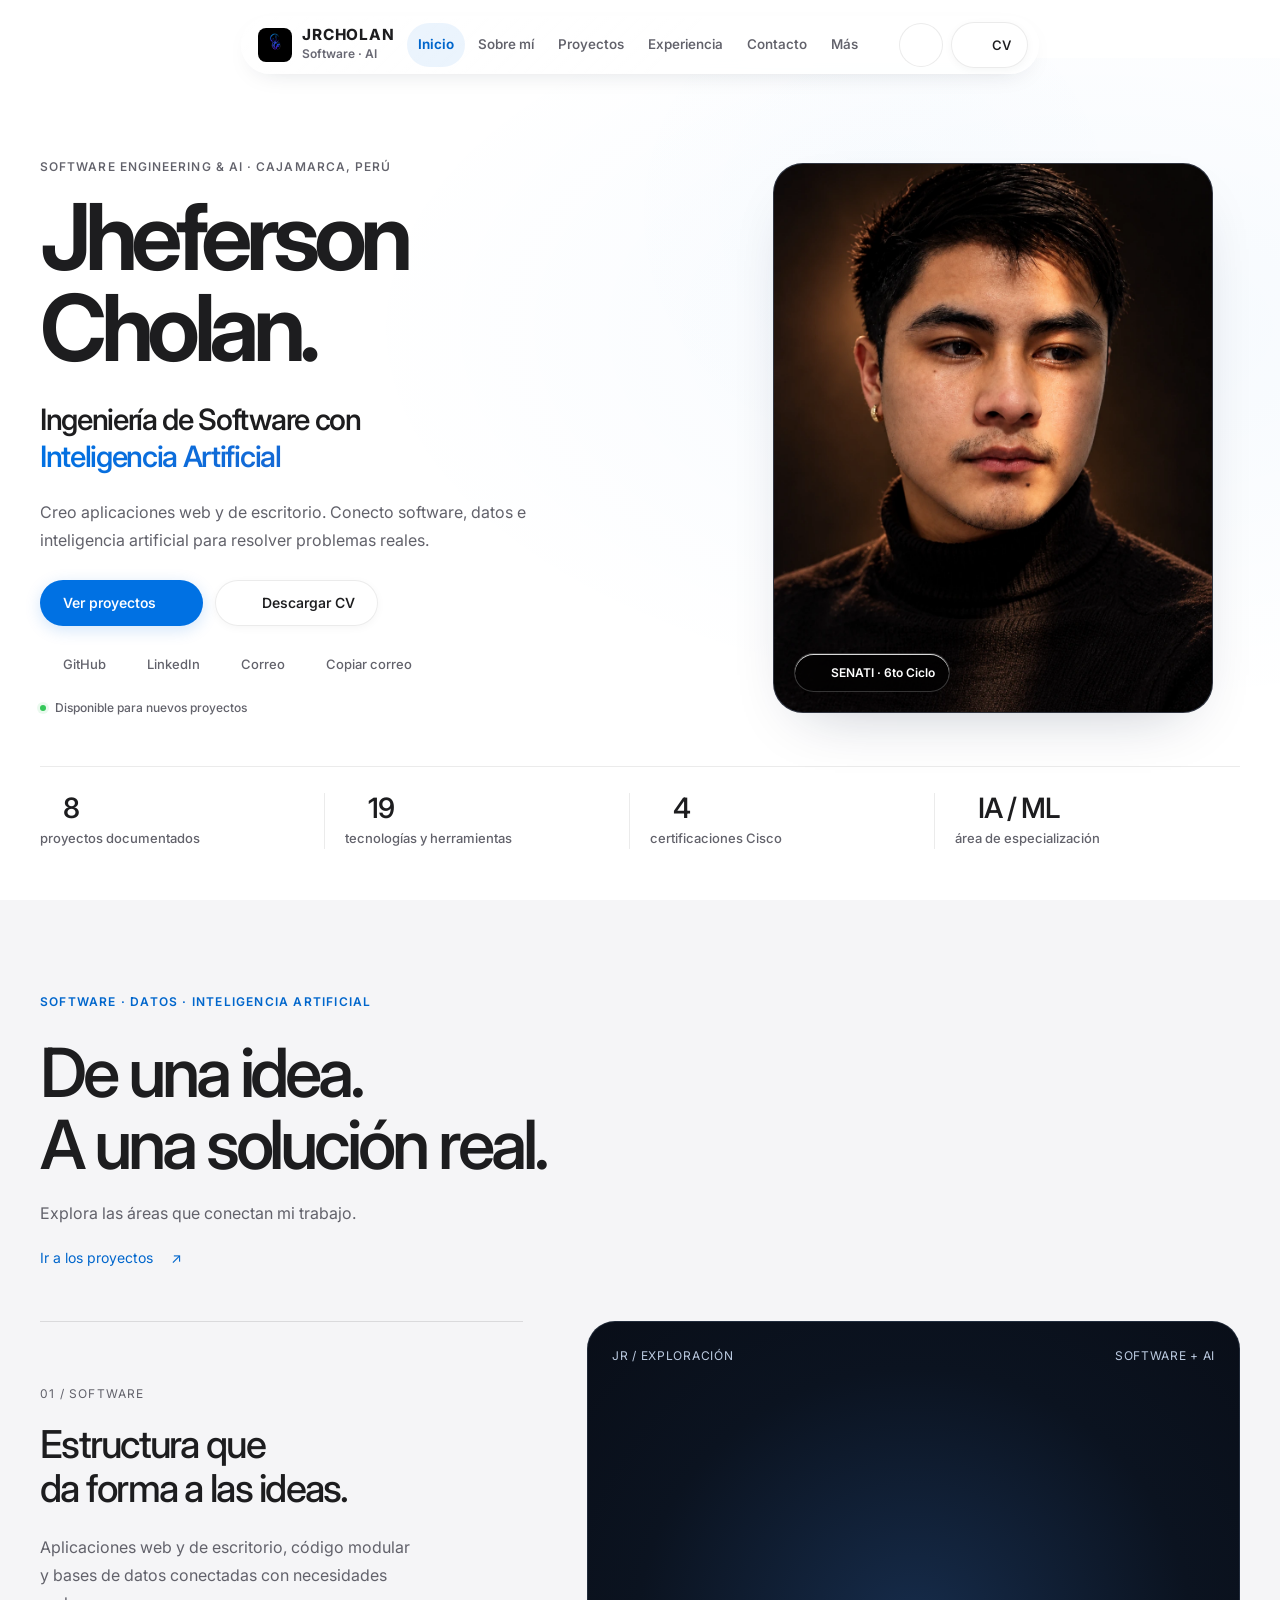
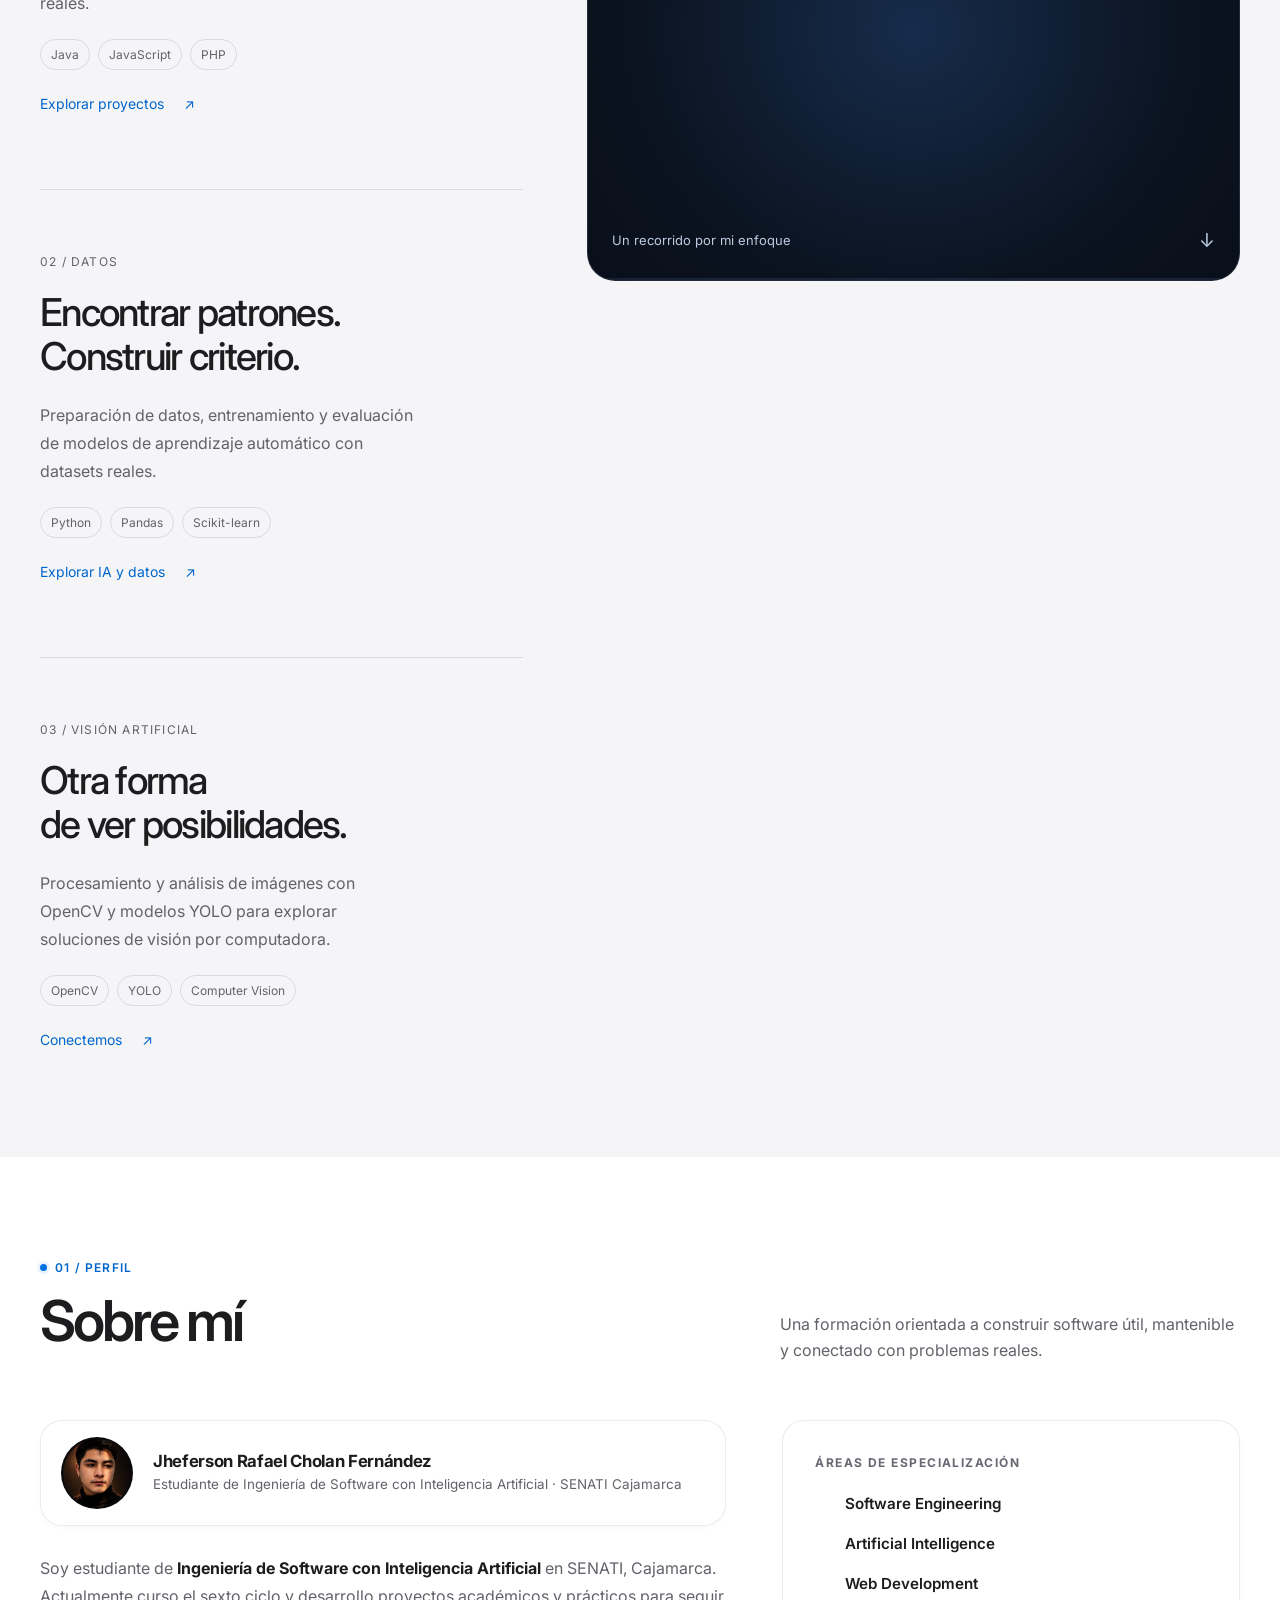
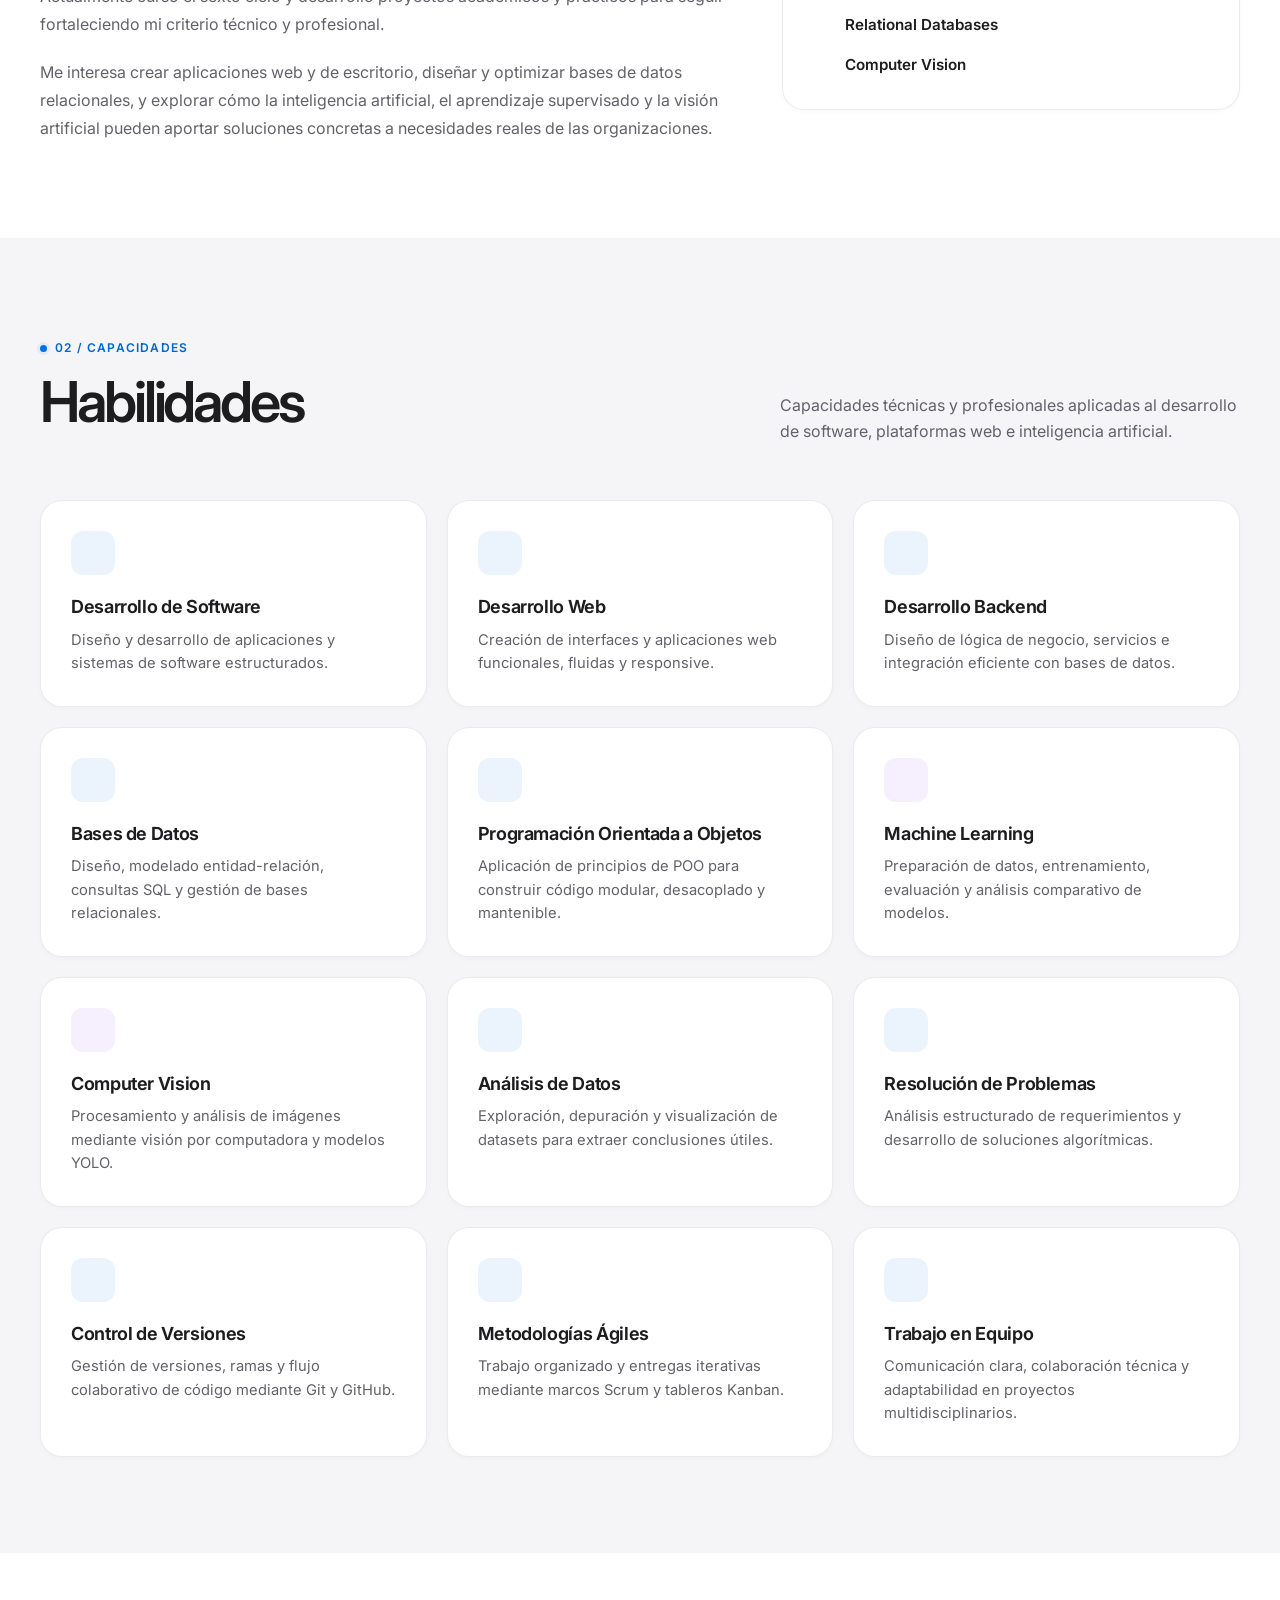
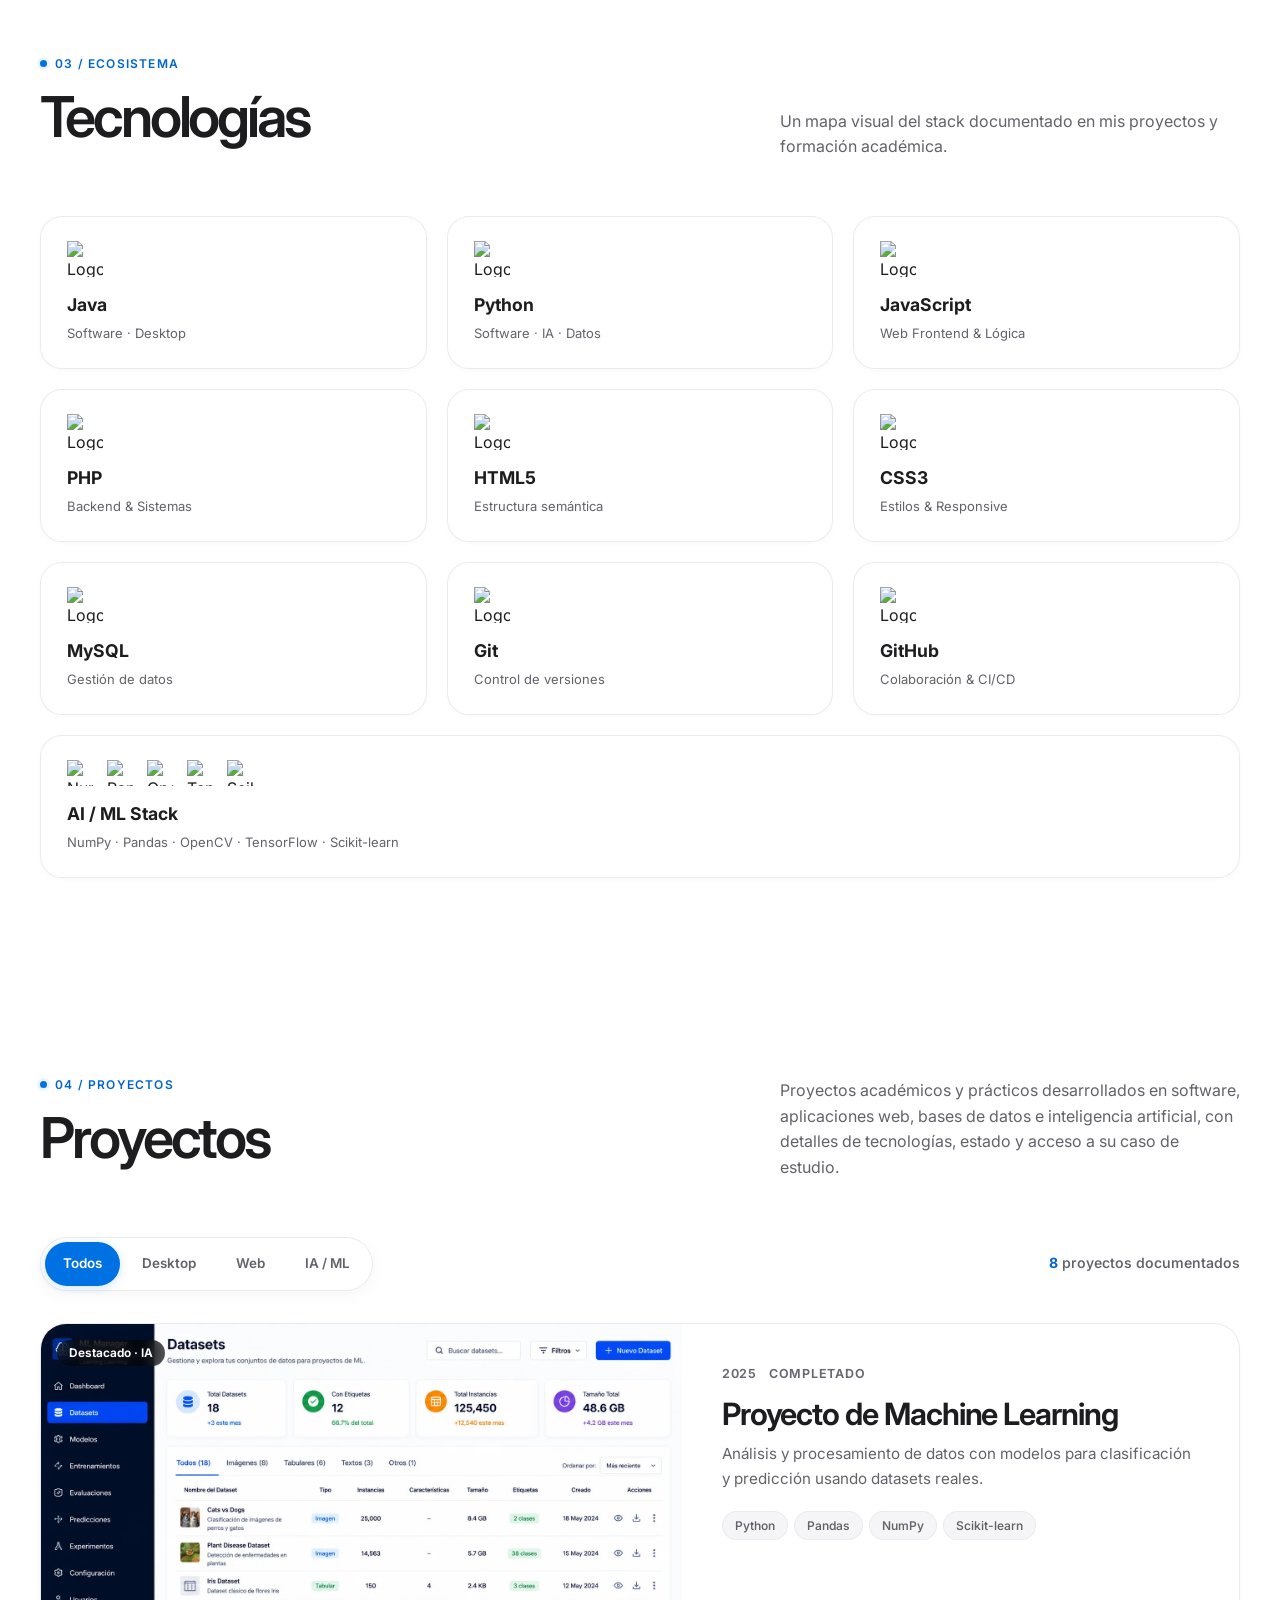
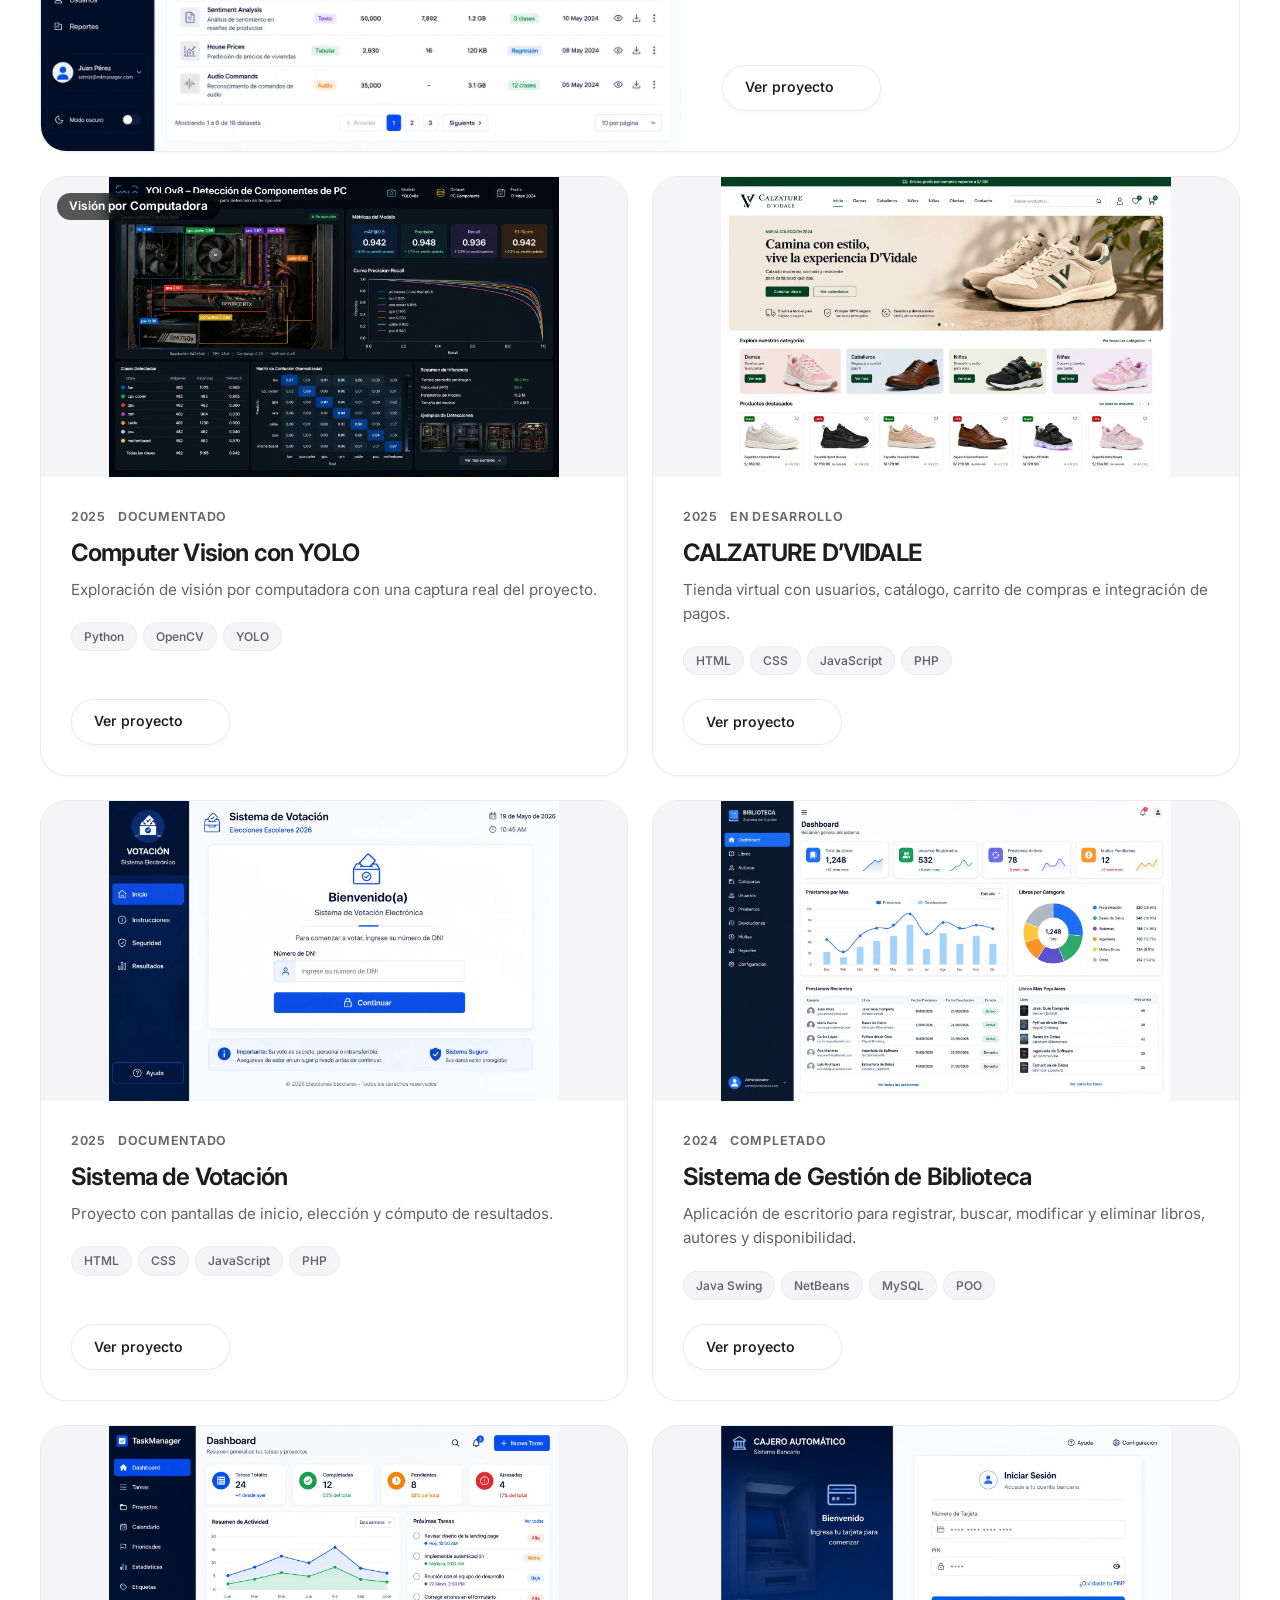
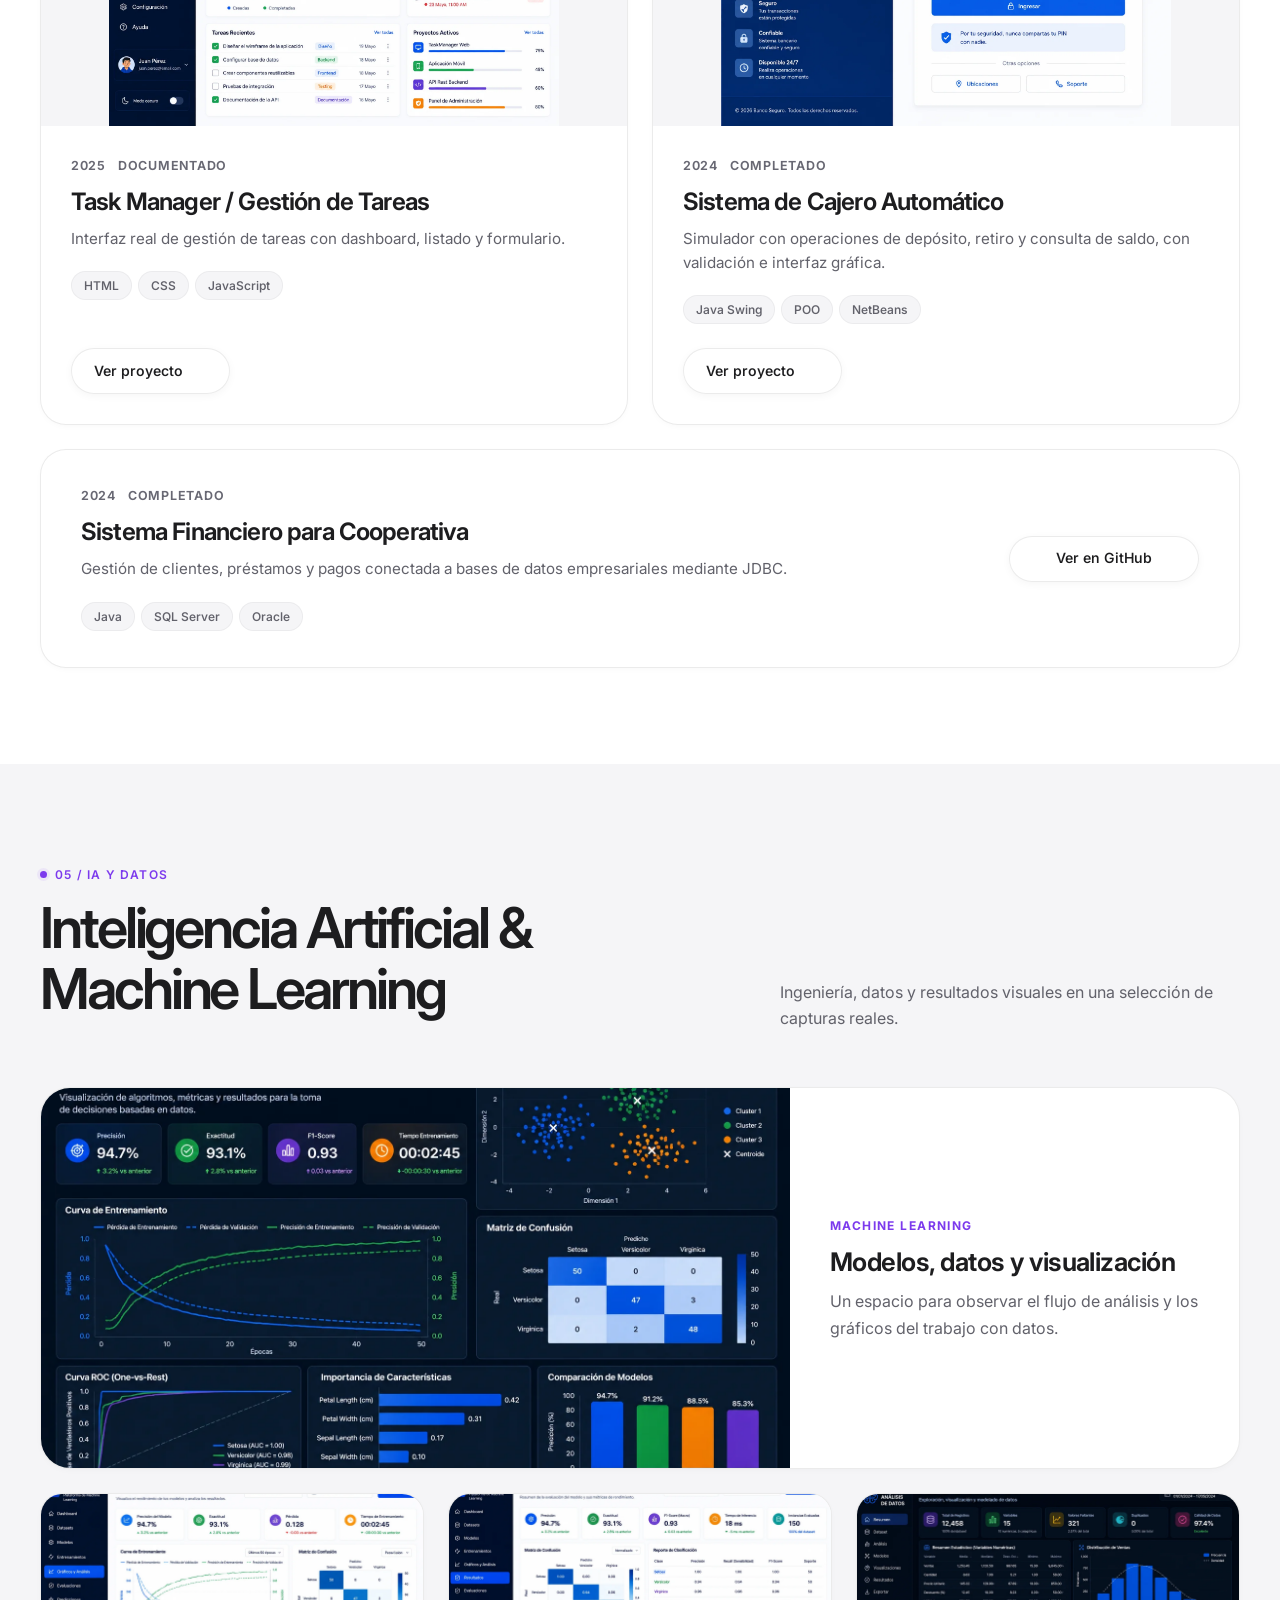
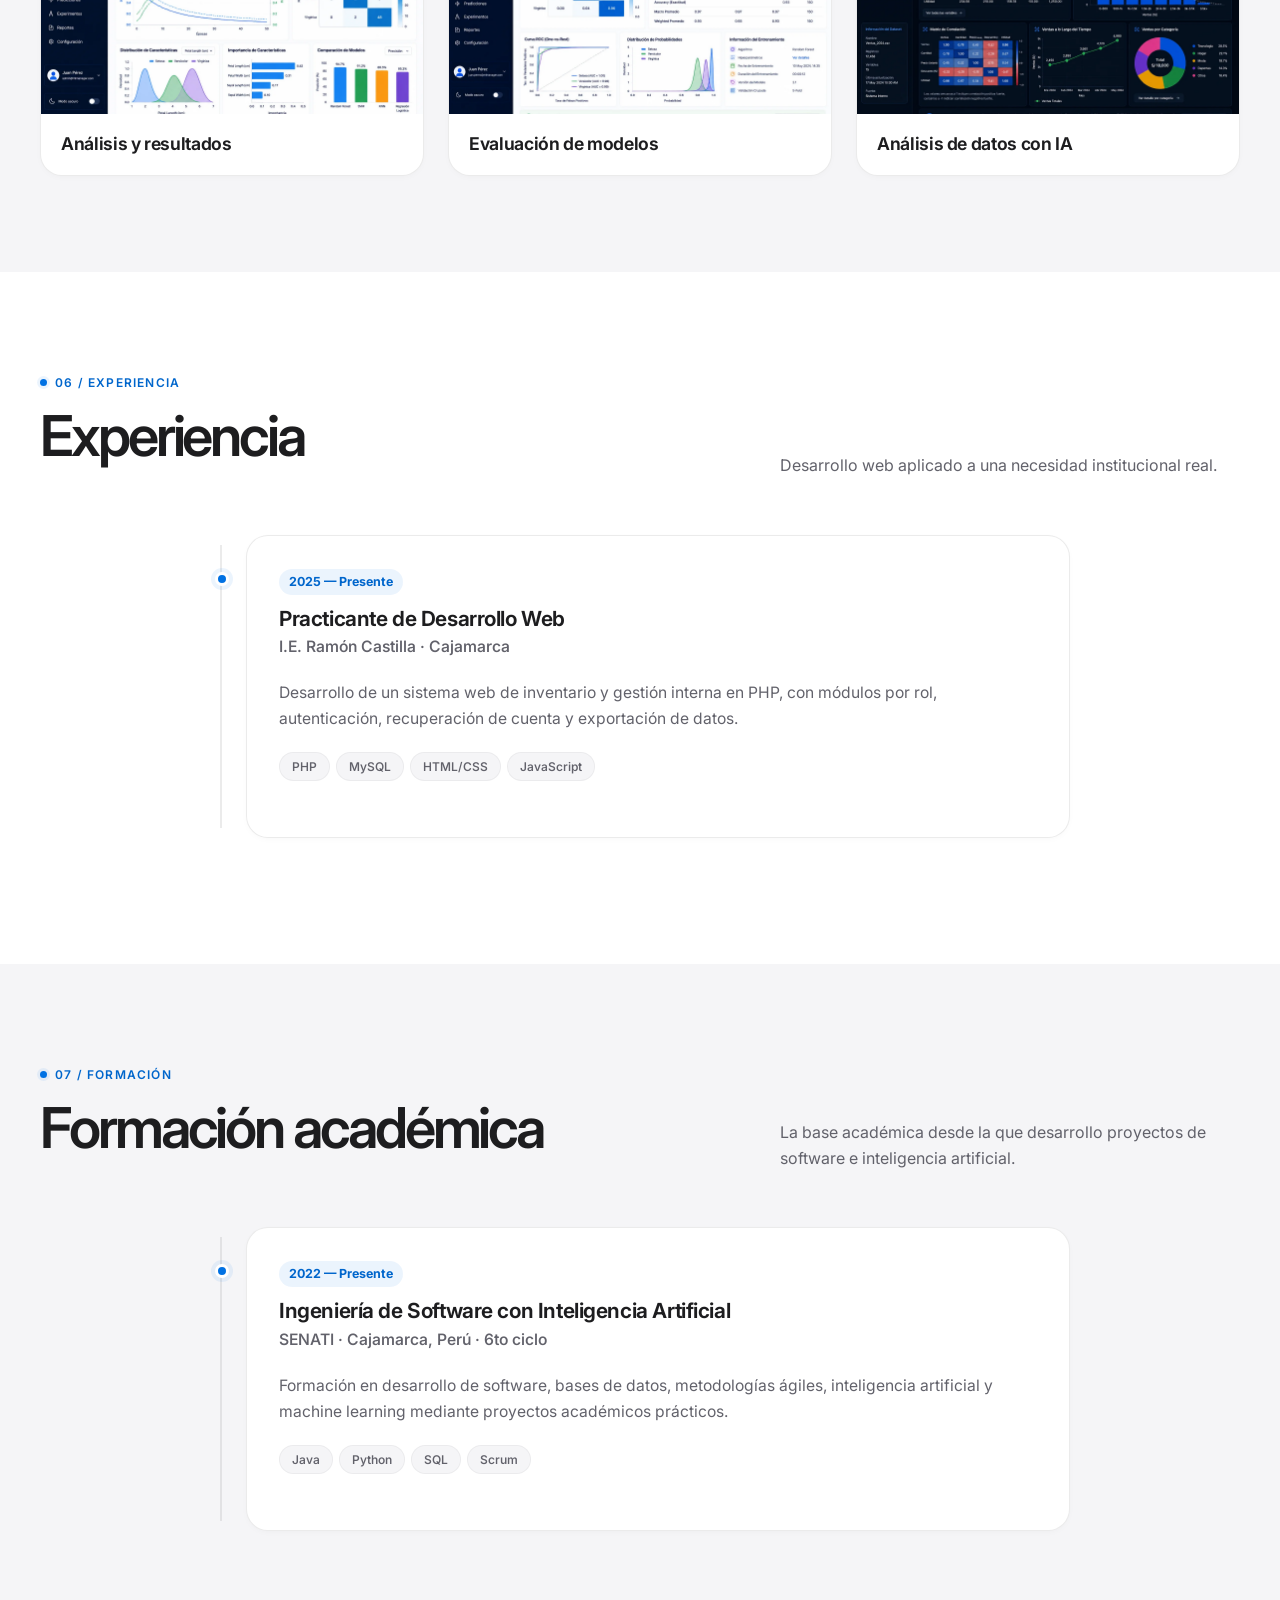
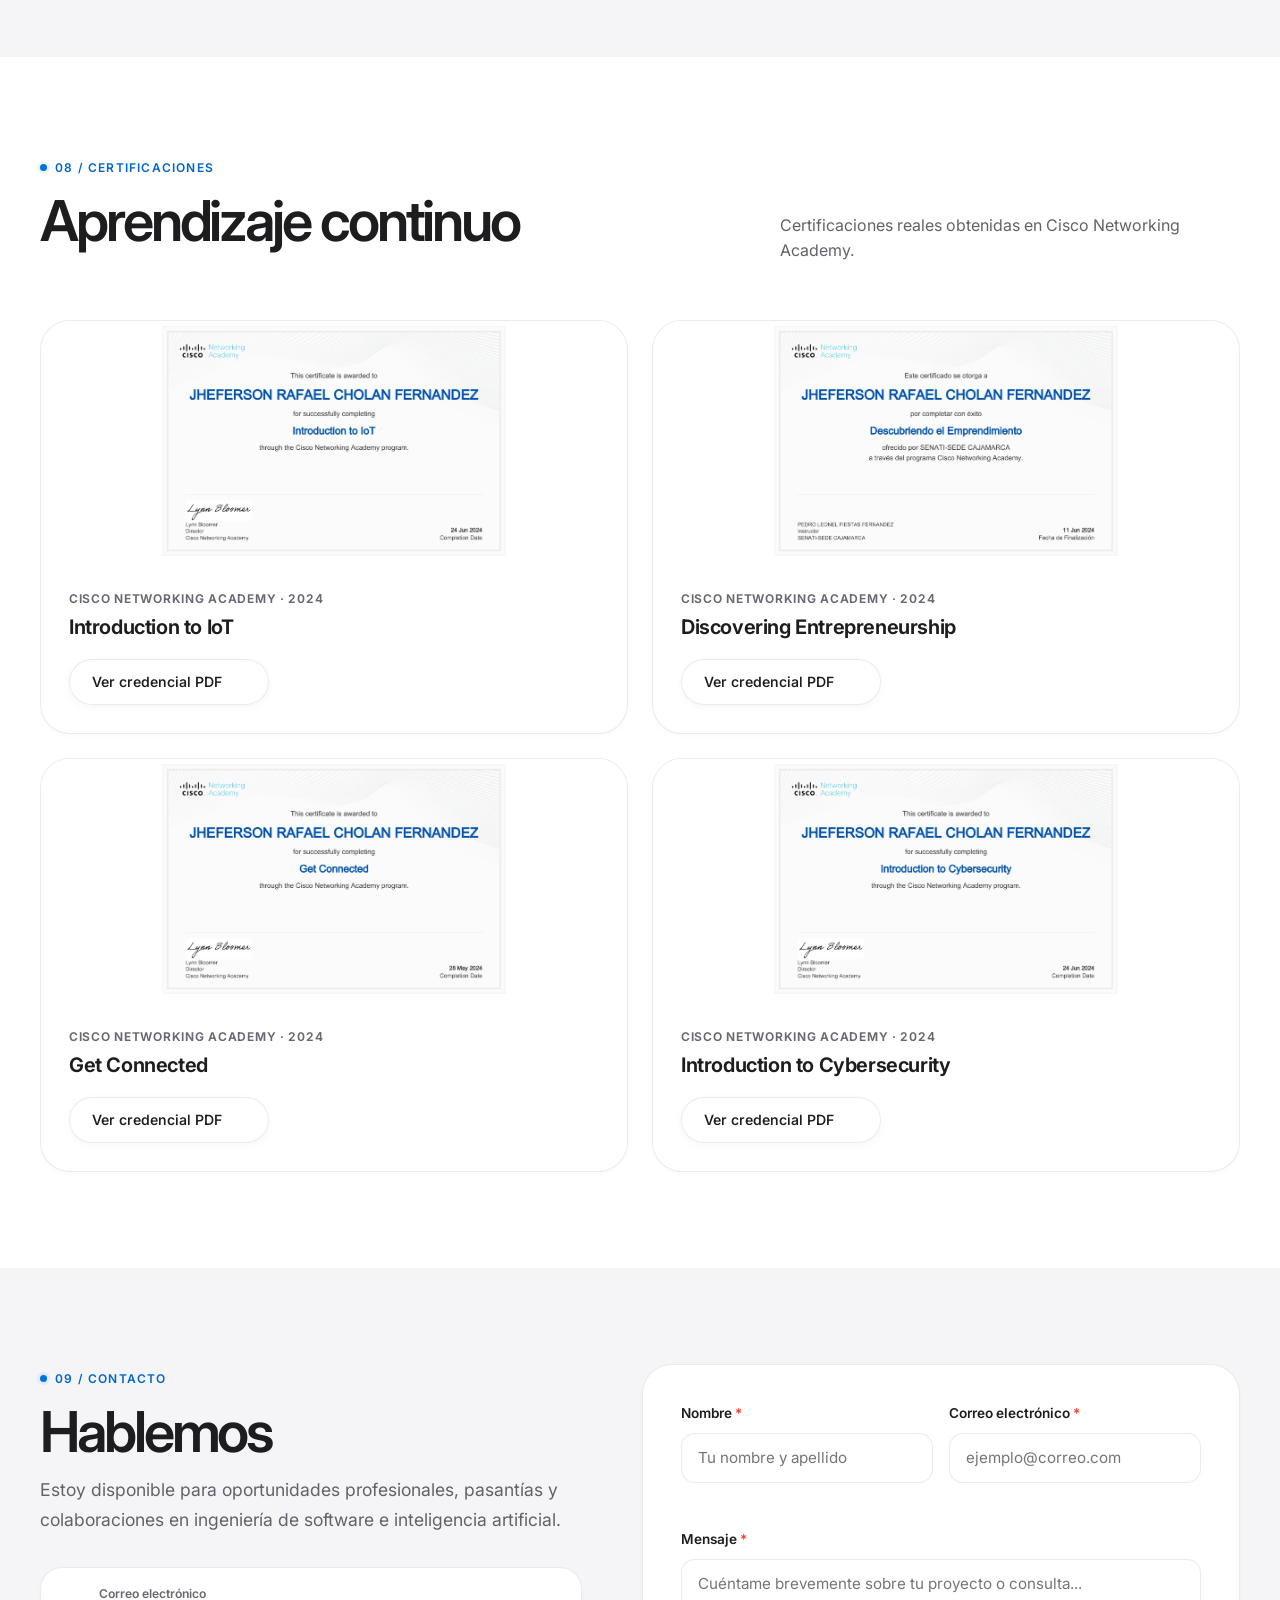
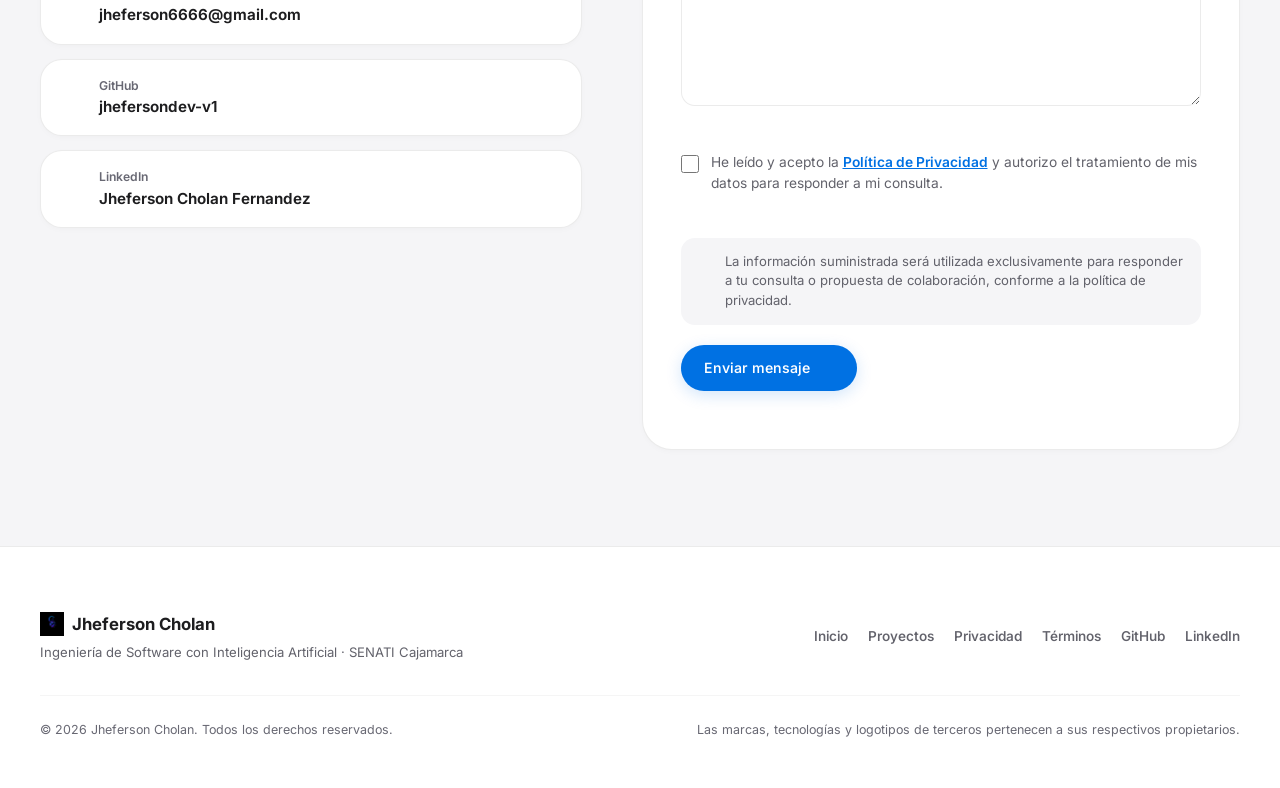
==== commit 87731f48: "feat(portfolio): polish Apple premium UI UX and Liquid Glass" ====
--- a/index.html
+++ b/index.html
@@ -107,14 +107,14 @@
     }
     </script>
 
-    <!-- Typography: Inter + Space Grotesk -->
+    <!-- Inter with native system fallbacks -->
     <link rel="preconnect" href="https://fonts.googleapis.com">
     <link rel="preconnect" href="https://fonts.gstatic.com" crossorigin>
-    <link href="https://fonts.googleapis.com/css2?family=Inter:wght@300;400;500;600;700;800&family=Space+Grotesk:wght@500;600;700&display=swap" rel="stylesheet">
+    <link href="https://fonts.googleapis.com/css2?family=Inter:wght@400;500;600;650;700&display=swap" rel="stylesheet">
 
     <!-- Stylesheet -->
-    <link rel="stylesheet" href="styles.css?v=20261027-v2">
-    <link rel="stylesheet" href="assets/css/premium.css?v=20261027">
+    <link rel="stylesheet" href="styles.css?v=20261028-v3">
+    <link rel="stylesheet" href="assets/css/premium.css?v=20261028-v3">
     <link rel="stylesheet" href="https://cdn.jsdelivr.net/gh/devicons/devicon@latest/devicon.min.css">
     <script src="https://unpkg.com/lucide@latest" defer></script>
 </head>
@@ -226,7 +226,7 @@
                         <span>Descargar CV</span>
                     </a>
                     <a class="button button-glass button-pill" href="https://github.com/jhefersondev-v1" target="_blank" rel="noopener noreferrer">
-                        <i data-lucide="github" aria-hidden="true"></i>
+                        <i data-lucide="code-2" aria-hidden="true"></i>
                         <span>GitHub</span>
                     </a>
                 </div>
@@ -242,7 +242,7 @@
     </noscript>
 
     <!-- Main Content -->
-    <main class="site-main" id="main">
+    <main class="site-main" id="main" tabindex="-1">
         <!-- Hero Section: Apple Keynote & Cinematic Style -->
         <section class="hero section-anchor" id="hero">
             <!-- Ambient Lighting Effects -->
@@ -254,16 +254,13 @@
 
             <div class="container hero-grid">
                 <div class="hero-copy reveal">
-                    <!-- Status Badge -->
-                    <div class="status-pill liquid-glass-subtle">
-                        <span class="status-dot" aria-hidden="true"></span>
-                        <span>Disponible para nuevos proyectos e innovación en IA</span>
-                    </div>
-
                     <p class="hero-kicker">SOFTWARE ENGINEERING &amp; AI · CAJAMARCA, PERÚ</p>
-                    <p class="hero-name">Jheferson <span>Cholan.</span></p>
-                    <h1>Ingeniería de Software con <span class="text-gradient">Inteligencia Artificial</span></h1>
-                    <p class="hero-lead">Desarrollo arquitecturas de software estructuradas, plataformas web modernas y modelos de aprendizaje automático y visión por computadora orientados a resolver problemas del mundo real.</p>
+                    <h1 class="hero-name">Jheferson <span>Cholan.</span></h1>
+                    <p class="hero-specialty">Ingeniería de Software con <span class="text-gradient">Inteligencia Artificial</span></p>
+                </div>
+
+                <div class="hero-details reveal">
+                    <p class="hero-lead">Creo aplicaciones web y de escritorio. Conecto software, datos e inteligencia artificial para resolver problemas reales.</p>
 
                     <!-- Hero Call to Actions -->
                     <div class="hero-actions">
@@ -275,32 +272,29 @@
                             <i data-lucide="download" aria-hidden="true"></i>
                             <span>Descargar CV</span>
                         </a>
-                        <a class="button button-glass button-pill" href="https://github.com/jhefersondev-v1" target="_blank" rel="noopener noreferrer" aria-label="Visitar perfil de GitHub">
-                            <i data-lucide="github" aria-hidden="true"></i>
-                            <span>GitHub</span>
-                        </a>
-                        <button class="button button-glass-subtle button-pill" type="button" data-copy-email="jheferson6666@gmail.com" aria-label="Copiar correo al portapapeles">
-                            <i data-lucide="copy" aria-hidden="true"></i>
-                            <span class="copy-text">Copiar correo</span>
-                        </button>
                     </div>
 
                     <!-- Hero Social Links -->
                     <div class="hero-footer">
                         <div class="social-links" aria-label="Redes profesionales">
                             <a href="https://github.com/jhefersondev-v1" target="_blank" rel="noopener noreferrer" aria-label="Perfil de GitHub de Jheferson Cholan" class="social-pill liquid-glass-subtle">
-                                <i data-lucide="github" aria-hidden="true"></i>
+                                <i data-lucide="arrow-up-right" aria-hidden="true"></i>
                                 <span>GitHub</span>
                             </a>
                             <a href="https://www.linkedin.com/in/jheferson-rafael-cholan-fernandez-62269840a" target="_blank" rel="noopener noreferrer" aria-label="Perfil de LinkedIn de Jheferson Cholan" class="social-pill liquid-glass-subtle">
-                                <i data-lucide="linkedin" aria-hidden="true"></i>
+                                <i data-lucide="arrow-up-right" aria-hidden="true"></i>
                                 <span>LinkedIn</span>
                             </a>
                             <a href="mailto:jheferson6666@gmail.com" aria-label="Enviar correo electrónico a Jheferson Cholan" class="social-pill liquid-glass-subtle">
                                 <i data-lucide="mail" aria-hidden="true"></i>
                                 <span>Correo</span>
                             </a>
-                        </div>
+                            <button class="social-pill copy-email" type="button" data-copy-email="jheferson6666@gmail.com" aria-label="Copiar correo al portapapeles">
+                                <i data-lucide="copy" aria-hidden="true"></i>
+                                <span class="copy-text">Copiar correo</span>
+                            </button>
+                        </div>
+                        <p class="status-pill"><span class="status-dot" aria-hidden="true"></span>Disponible para nuevos proyectos</p>
                     </div>
                 </div>
 
@@ -321,7 +315,7 @@
 
             <!-- Proof Strip / Bento Metric Strip -->
             <div class="container proof-container reveal">
-                <div class="proof-strip liquid-glass">
+                <div class="proof-strip">
                     <div class="proof-item">
                         <div class="proof-header">
                             <i data-lucide="layers" class="proof-icon" aria-hidden="true"></i>
@@ -332,9 +326,9 @@
                     <div class="proof-item">
                         <div class="proof-header">
                             <i data-lucide="cpu" class="proof-icon" aria-hidden="true"></i>
-                            <strong data-stat="technologies">15+</strong>
-                        </div>
-                        <span>tecnologías en el stack</span>
+                            <strong data-stat="technologies">19</strong>
+                        </div>
+                        <span>tecnologías y herramientas</span>
                     </div>
                     <div class="proof-item">
                         <div class="proof-header">
@@ -355,13 +349,13 @@
         </section>
 
         <!-- About Section (Editorial & Professional Presentation) -->
-        <!-- Scroll World local prototype; readable copy is independent of Canvas. -->
+        <!-- Readable chapters remain available independently of Canvas. -->
         <section class="world-journey" id="portfolioWorld" aria-labelledby="worldTitle">
             <div class="container world-heading">
                 <p class="eyebrow">SOFTWARE · DATOS · INTELIGENCIA ARTIFICIAL</p>
                 <h2 id="worldTitle">De una idea.<br>A una solución real.</h2>
                 <p>Explora las áreas que conectan mi trabajo.</p>
-                <a class="world-skip" href="#about">Continuar al perfil <span aria-hidden="true">↗</span></a>
+                <a class="world-skip" href="#projects">Ir a los proyectos <span aria-hidden="true">↗</span></a>
             </div>
             <div class="container world-body">
                 <div class="world-visual" aria-hidden="true">
@@ -783,11 +777,7 @@
                 </article>
 
                 <!-- Project 8: Cooperativa -->
-                <article class="project-card card-solid reveal" data-type="desktop">
-                    <div class="project-image-wrap project-placeholder" aria-hidden="true">
-                        <i data-lucide="landmark"></i>
-                        <span>Captura no disponible</span>
-                    </div>
+                <article class="project-card project-card-text card-solid reveal" data-type="desktop">
                     <div class="project-body">
                         <div class="project-meta">
                             <span>2024</span>
@@ -799,7 +789,7 @@
                             <span>Java</span><span>SQL Server</span><span>Oracle</span>
                         </div>
                         <a class="button button-glass button-pill" href="https://github.com/jhefersondev-v1" target="_blank" rel="noopener noreferrer">
-                            <i data-lucide="github" aria-hidden="true"></i>
+                            <i data-lucide="code-2" aria-hidden="true"></i>
                             <span>Ver en GitHub</span>
                             <i data-lucide="arrow-up-right" aria-hidden="true"></i>
                         </a>
@@ -989,7 +979,7 @@
                         </div>
 
                         <a href="https://github.com/jhefersondev-v1" target="_blank" rel="noopener noreferrer" aria-label="Visitar perfil de GitHub" class="contact-item card-solid">
-                            <i data-lucide="github" aria-hidden="true"></i>
+                            <i data-lucide="code-2" aria-hidden="true"></i>
                             <div class="contact-item-text">
                                 <span>GitHub</span>
                                 <strong>jhefersondev-v1</strong>
@@ -998,7 +988,7 @@
                         </a>
 
                         <a href="https://www.linkedin.com/in/jheferson-rafael-cholan-fernandez-62269840a" target="_blank" rel="noopener noreferrer" aria-label="Visitar perfil de LinkedIn" class="contact-item card-solid">
-                            <i data-lucide="linkedin" aria-hidden="true"></i>
+                            <i data-lucide="briefcase-business" aria-hidden="true"></i>
                             <div class="contact-item-text">
                                 <span>LinkedIn</span>
                                 <strong>Jheferson Cholan Fernandez</strong>
@@ -1061,11 +1051,11 @@
 
     <!-- Accessible Project Dialog Modal (Apple Liquid Glass) -->
     <dialog class="project-dialog" id="projectDialog" aria-labelledby="dialogTitle" aria-modal="true">
-        <div class="dialog-inner liquid-glass">
+        <div class="dialog-inner">
             <button class="dialog-close" id="dialogClose" type="button" aria-label="Cerrar ventana de detalles">
                 <i data-lucide="x" aria-hidden="true"></i>
             </button>
-            <div id="dialogContent" tabindex="-1"></div>
+            <div id="dialogContent" tabindex="-1"><h2 id="dialogTitle">Detalles del proyecto</h2></div>
         </div>
     </dialog>
 
@@ -1096,7 +1086,7 @@
         </div>
     </footer>
 
-    <script src="script.js?v=20261027-v2"></script>
-    <script src="assets/js/scroll-world.js?v=20261027" defer></script>
+    <script src="assets/js/main.js?v=20261028-v3" defer></script>
+    <script src="assets/js/scroll-world.js?v=20261028-v3" defer></script>
 </body>
 </html>
--- a/styles.css
+++ b/styles.css
@@ -239,13 +239,6 @@
                 box-shadow var(--duration-normal) var(--ease-apple),
                 background-color var(--duration-normal) var(--ease-apple),
                 border-color var(--duration-normal) var(--ease-apple);
-}
-
-/* Graceful Fallback for Browsers without backdrop-filter */
-@supports not (backdrop-filter: blur(10px)) {
-    .liquid-glass, .liquid-glass-subtle {
-        background: var(--bg-secondary) !important;
-    }
 }
 
 /* --------------------------------------------------------------------------
@@ -2590,6 +2583,8 @@
 
 .breadcrumb a {
     color: var(--accent-blue);
+    text-decoration: underline;
+    text-underline-offset: 3px;
 }
 
 .case-hero {
--- a/assets/css/premium.css
+++ b/assets/css/premium.css
@@ -1,137 +1,156 @@
-/* JRCHOLAN — quiet materials, editorial scale, a continuous local Scroll World.
-   Progressive enhancement: content and links remain available without JavaScript. */
+/* JRCHOLAN V3. Shared components: /styles.css. Premium composition: this file. */
 :root {
+    color-scheme: light;
     --container: 1200px;
     --text-secondary: #62626b;
     --text-tertiary: #686873;
-    --card-shadow: 0 3px 12px -5px rgb(15 23 42 / 7%);
-    --card-shadow-hover: 0 18px 44px -24px rgb(15 23 42 / 22%);
+    --accent-blue-text: #0066cc;
+    --card-shadow: 0 2px 10px -4px rgb(15 23 42 / 6%);
+    --card-shadow-hover: 0 16px 40px -24px rgb(15 23 42 / 20%);
+    --world-bg: #f5f5f7;
+    --world-text: #1d1d1f;
+    --world-secondary: #62626b;
+    --world-line: rgb(29 29 31 / 12%);
 }
 [data-theme="dark"] {
+    color-scheme: dark;
+    --bg-secondary: #121216;
+    --bg-tertiary: #1c1c21;
     --text-secondary: #b2b2bd;
     --text-tertiary: #a0a0ad;
+    --accent-blue-text: #2997ff;
     --card-bg: #121216;
-}
-.site-header { top: 18px; }
-.nav-capsule { max-width: 1200px; border-radius: 24px; }
-.liquid-glass {
-    background-image: linear-gradient(135deg, rgb(255 255 255 / 18%), transparent 45%, rgb(255 255 255 / 5%));
-    box-shadow: inset 0 1px 0 rgb(255 255 255 / 38%), 0 8px 32px -16px rgb(20 30 50 / 20%);
-}
+    --glass-bg: rgb(18 18 22 / 86%);
+    --glass-bg-subtle: rgb(24 24 28 / 80%);
+    --glass-highlight: inset 0 1px 0 rgb(255 255 255 / 9%);
+    --card-shadow: 0 2px 12px -6px rgb(0 0 0 / 30%);
+    --card-shadow-hover: 0 16px 40px -24px rgb(0 0 0 / 65%);
+    --world-bg: #121216;
+    --world-text: #f5f5f7;
+    --world-secondary: #b2b2bd;
+    --world-line: rgb(245 245 247 / 14%);
+}
+.section-anchor { scroll-margin-top: 0; }
+.site-header { top: 16px; }
+.nav-capsule { max-width: min(1100px, calc(100% - 32px)); border-radius: 999px; gap: 12px; }
+.liquid-glass { background-image: linear-gradient(135deg, rgb(255 255 255 / 12%), transparent 55%); box-shadow: var(--glass-highlight), 0 8px 28px -16px rgb(20 30 50 / 22%); }
 .nav-link, .dropdown-link, .theme-toggle, .nav-toggle { min-height: 44px; }
-.theme-toggle { min-width: 44px; }
-.button { min-height: 46px; }
-.button-primary { background: #0066cc; color: #fff; }
-.button-primary:hover { background: #0058b3; }
-.text-gradient { background-image: linear-gradient(120deg, #0064cf, #365fd6); }
-[data-theme="dark"] .text-gradient { background-image: linear-gradient(120deg, #78b5ff, #b1bfff); }
-.no-js-nav { display: flex; flex-wrap: wrap; gap: 8px 24px; padding-top: 110px; }
+.nav-link { display: inline-flex; align-items: center; padding-inline: 11px; }
+.theme-toggle, .nav-toggle { min-width: 44px; flex-shrink: 0; }
+.brand-subtitle { font-size: .75rem; letter-spacing: 0; }
+.button { min-height: 46px; font-weight: 550; }
+.button-primary { background: #0071e3; color: #fff; }
+.button-primary:hover { background: #0066cc; }
+[data-theme="dark"] .button-primary { background: #2997ff; color: #050507; }
+[data-theme="dark"] .button-primary:hover { background: #53adff; }
+[data-theme="dark"] .filter-btn.active, [data-theme="dark"] .link-arrow { color: #050507; }
+.text-gradient { background-image: linear-gradient(120deg, #0071e3, #315fc2); }
+[data-theme="dark"] .text-gradient { background-image: linear-gradient(120deg, #2997ff, #9ac9ff); }
+.no-js-nav { display: flex; flex-wrap: wrap; gap: 8px 24px; padding-top: 100px; }
 .no-js-nav a { display: inline-flex; min-height: 44px; align-items: center; color: var(--accent-blue); }
-.hero {
-    min-height: min(940px, 100svh);
-    padding: 150px 0 64px;
-    background: radial-gradient(ellipse at 84% 26%, rgb(0 113 227 / 5%), transparent 48%), var(--bg-primary);
-}
-.hero-grid { grid-template-columns: 1.18fr 0.9fr; gap: clamp(32px, 5vw, 80px); }
-.hero-copy { padding-block: 12px; }
-.hero-name {
-    font-size: clamp(3.6rem, 6.5vw, 6.1rem);
-    font-weight: 650;
-    letter-spacing: -0.075em;
-    line-height: 0.98;
-    margin: 20px 0 25px;
-}
+
+/* Name, specialty, portrait. The same hierarchy at every width. */
+.hero { min-height: min(900px, calc(100svh - 58px)); padding: 96px 0 48px; background: radial-gradient(ellipse at 85% 32%, rgb(0 113 227 / 4%), transparent 48%), var(--bg-primary); }
+.hero-grid { grid-template-columns: minmax(0, 1.15fr) minmax(0, .9fr); grid-template-areas: "copy visual" "details visual"; gap: 0 clamp(40px, 6vw, 90px); align-items: center; }
+.hero-copy { grid-area: copy; padding: 0; align-self: end; }
+.hero-details { grid-area: details; align-self: start; }
+.hero-visual { grid-area: visual; order: initial; }
+.hero-name { font-size: clamp(4rem, 7.2vw, 6.6rem); font-weight: 650; letter-spacing: -.07em; line-height: .98; margin: 16px 0 28px; }
 .hero-name span { display: block; }
-.hero h1 {
-    font-size: clamp(1.55rem, 2.4vw, 2.25rem);
-    font-weight: 550;
-    line-height: 1.2;
-    letter-spacing: -0.045em;
-    max-width: 560px;
-    margin-bottom: 20px;
-}
-.hero h1 .text-gradient { display: inline; }
-.hero-kicker { font-size: 0.64rem; letter-spacing: 0.13em; color: var(--text-secondary); font-weight: 550; }
-.hero-lead { font-size: 1rem; line-height: 1.7; max-width: 510px; margin-bottom: 24px; }
-.status-pill { font-size: 0.71rem; font-weight: 500; padding: 6px 12px; margin-bottom: 12px; box-shadow: none; }
-.status-dot { width: 6px; height: 6px; animation: none; box-shadow: 0 0 0 3px rgb(52 199 89 / 10%); }
-.hero-actions { gap: 10px; margin-bottom: 22px; }
-.hero-actions .button { font-size: 0.8rem; padding-inline: 19px; }
-.hero-actions .button:nth-child(n+3) { min-height: 40px; padding: 8px; box-shadow: none; border-color: transparent; background: transparent; backdrop-filter: none; }
+.hero-specialty { font-size: clamp(1.5rem, 2.3vw, 2.1rem); font-weight: 550; line-height: 1.24; letter-spacing: -.045em; max-width: 570px; margin-bottom: 24px; }
+.hero-specialty .text-gradient { display: block; }
+.hero-kicker { font-size: .75rem; letter-spacing: .09em; color: var(--text-secondary); font-weight: 550; }
+.hero-lead { font-size: 1rem; line-height: 1.75; max-width: 490px; margin-bottom: 26px; }
+.hero-actions { gap: 12px; margin-bottom: 16px; flex-direction: row; align-items: center; }
+.hero-actions .button { width: auto; font-size: .875rem; padding-inline: 22px; }
 .hero-footer { border: 0; padding-top: 0; }
-.hero-footer .social-pill { border: 0; padding: 6px 12px 6px 0; background: transparent; box-shadow: none; backdrop-filter: none; font-size: 0.73rem; }
-.hero-grid-pattern { opacity: 0.05; background-size: 40px 40px; }
-.ambient-glow { filter: none; opacity: 0.12; }
-.portrait-card {
-    max-width: 460px;
-    aspect-ratio: 4 / 5;
-    border-radius: 34px;
-    padding: 0;
-    border: 1px solid rgb(255 255 255 / 14%);
-    background: #131824;
-    box-shadow: 0 28px 65px -32px rgb(13 28 58 / 35%);
-    transform: rotate(2deg);
-}
-.portrait-card:hover { transform: rotate(0deg) translateY(-3px); }
+.hero-footer .social-links { gap: 4px 18px; }
+.hero-footer .social-pill { min-height: 44px; border: 0; padding: 6px 0; background: transparent; box-shadow: none; backdrop-filter: none; -webkit-backdrop-filter: none; font-size: .8125rem; font-weight: 500; }
+.copy-email { cursor: pointer; }
+.status-pill { font-size: .75rem; font-weight: 500; padding: 0; margin: 12px 0 0; border: 0; box-shadow: none; gap: 9px; }
+.status-dot { width: 6px; height: 6px; flex-shrink: 0; animation: none; box-shadow: 0 0 0 3px rgb(52 199 89 / 10%); }
+.hero-grid-pattern, .portrait-glow { display: none; }
+.ambient-glow { filter: none; opacity: .08; }
+.portrait-card { max-width: 440px; aspect-ratio: 4 / 5; border-radius: 30px; padding: 0; border: 1px solid rgb(255 255 255 / 12%); background: #131824; box-shadow: 0 24px 60px -32px rgb(13 28 58 / 30%); transform: none; }
+.portrait-card:hover { transform: none; box-shadow: 0 28px 65px -32px rgb(13 28 58 / 35%); }
+.portrait-card:hover .hero-portrait-img { transform: none; }
+[data-theme="dark"] .portrait-card { box-shadow: 0 24px 60px -32px rgb(0 0 0 / 55%); }
 .portrait-image-inner { border-radius: inherit; }
 .hero-portrait-img { object-position: center 22%; }
-.portrait-card::after { content: ''; position: absolute; inset: 0; pointer-events: none; border-radius: inherit; box-shadow: inset 0 0 0 1px rgb(255 255 255 / 12%); }
-.portrait-badge { bottom: 20px; left: 20px; padding: 10px 15px; font-size: 0.72rem; }
-.proof-container { margin-top: 54px; }
-.proof-strip { padding: 26px 0 0; border: 0; border-top: 1px solid var(--border-color); border-radius: 0; background: transparent; box-shadow: none; backdrop-filter: none; }
-.proof-strip strong { font-size: 1.75rem; font-weight: 550; letter-spacing: -0.05em; }
-.proof-strip span { font-size: 0.75rem; }
+.portrait-card::after { content: ''; position: absolute; inset: 0; pointer-events: none; border-radius: inherit; box-shadow: inset 0 0 0 1px rgb(255 255 255 / 10%); }
+.portrait-badge { bottom: 20px; left: 20px; padding: 9px 14px; font-size: .75rem; }
+.proof-container { margin-top: 48px; }
+.proof-strip { padding: 26px 0 0; border: 0; border-top: 1px solid var(--border-color); border-radius: 0; background: transparent; box-shadow: none; }
+.proof-strip strong { font-size: 1.75rem; font-weight: 550; letter-spacing: -.05em; }
+.proof-strip span { font-size: .8125rem; font-weight: 500; }
 .proof-icon { width: 15px; height: 15px; }
-.section { padding-block: 104px; }
-.section h2 { font-size: clamp(2.3rem, 4.6vw, 3.8rem); font-weight: 600; line-height: 1.04; letter-spacing: -0.06em; }
-.eyebrow { font-size: 0.65rem; letter-spacing: 0.13em; font-weight: 600; }
+.eyebrow:not(.ai-eyebrow), .world-heading .eyebrow, .world-skip, .world-chapter > a,
+.timeline-date, .nav-link.active, .dropdown-link.active, .mobile-nav-link.active,
+.nav-cta, .case-list li > span, .project-count strong, .breadcrumb a { color: var(--accent-blue-text); }
+
+/* Reading surfaces and generous project previews. */
+.section { padding-block: 96px; }
+.section h2 { font-size: clamp(2.3rem, 4.4vw, 3.6rem); font-weight: 600; line-height: 1.08; letter-spacing: -.055em; }
+.eyebrow { font-size: .75rem; letter-spacing: .1em; font-weight: 600; }
 .section-intro { font-size: 1rem; max-width: 650px; }
-.card-solid, .skill-card, .technology-card, .certificate-card { box-shadow: var(--card-shadow); }
-.skill-card:hover, .technology-card:hover, .certificate-card:hover, .project-card:hover { transform: translateY(-3px); box-shadow: var(--card-shadow-hover); }
-.project-card { border-radius: 24px; }
-.project-body { padding: 30px; }
-.project-card-wide { grid-template-columns: 1.2fr 1fr; }
-.project-image-wrap { background: var(--bg-secondary); }
-.project-image { object-fit: contain; }
+.ability-card, .technology-card, .certificate-card { box-shadow: var(--card-shadow); }
+.ability-card:hover, .technology-card:hover, .certificate-card:hover, .project-card:hover { transform: translateY(-3px); box-shadow: var(--card-shadow-hover); }
+.about-avatar-card { box-shadow: none; border-color: var(--border-color); }
+.about-copy { font-size: 1rem; }
+.ability-card h3 { font-size: 1.125rem; line-height: 1.3; }
+.technology-card { min-width: 0; }
+.technology-card span { font-size: .8125rem; }
+.card-kicker, .certificate-provider, .case-meta-item span { font-size: .75rem; }
+.filter-btn { min-height: 44px; }
+.project-card { border-radius: 26px; }
+.project-body { padding: 30px; justify-content: flex-start; }
+.project-body .button { margin-top: auto; }
+.project-body h3 { font-size: 1.5rem; letter-spacing: -.035em; line-height: 1.2; }
+.project-card-wide { grid-template-columns: 1.15fr 1fr; }
+.project-card-wide .project-body { padding: 40px; }
+.project-card-wide .project-body h3 { font-size: clamp(1.7rem, 2.4vw, 2.25rem); }
+.project-card-wide .project-image-wrap { min-height: 370px; }
+.project-image-wrap { height: 300px; background: var(--bg-secondary); }
+.project-image { object-fit: contain; object-position: center; }
+.project-card:hover .project-image { transform: scale(1.015); }
+.project-tags { gap: 6px; }
+.project-tags span { font-size: .75rem; }
+.project-card.project-card-text { grid-column: span 12; }
+.project-card-text .project-body { display: grid; grid-template-columns: minmax(0, 1fr) auto; column-gap: 40px; padding: 36px 40px; }
+.project-card-text .project-body > * { grid-column: 1; }
+.project-card-text .project-body > .button { grid-column: 2; grid-row: 1 / span 4; align-self: center; margin: 0; }
+.project-card-text .project-tags { margin-bottom: 0; }
+.certificate-preview { object-fit: contain; }
+.certificate-image-wrap { background: #fff; }
 .contact { background: var(--bg-secondary); }
-.contact .contact-intro h2 { font-size: clamp(3rem, 6vw, 5rem); }
+.contact .contact-intro h2 { font-size: clamp(3rem, 5.5vw, 4.5rem); }
+.contact-form, .dialog-inner, .case-meta { background: var(--card-bg); }
+.dialog-inner { border: 1px solid var(--border-color); }
+body:has(dialog[open]) { overflow: hidden; }
+.field-error { color: #bb2921; }
+[data-theme="dark"] .field-error { color: #ff8b83; }
+.form-status.error { color: #bb2921; }
+.form-status.success { color: #187a35; }
+[data-theme="dark"] .form-status.error { color: #ff8b83; }
+[data-theme="dark"] .form-status.success { color: #63d985; }
 .reveal { opacity: 1; transform: none; will-change: auto; }
 html.reveal-ready .reveal:not(.visible) { opacity: 0; transform: translateY(14px); }
 .hero .reveal { opacity: 1 !important; transform: none !important; }
 
-/* A bounded continuous scene, with normal-flow text alongside its sticky camera. */
-.world-journey {
-    --world-progress: 0;
-    position: relative;
-    background: #090d15;
-    color: #edf3ff;
-    padding: 90px 0 30px;
-    isolation: isolate;
-}
-.world-heading { position: relative; padding-bottom: 48px; }
-.world-heading .eyebrow { color: #98baf1; }
-.world-heading h2 { color: #f5f7fc; font-size: clamp(2.8rem, 5.5vw, 4.6rem); font-weight: 550; line-height: 1.06; letter-spacing: -0.065em; margin: 12px 0 20px; }
-.world-heading > p:not(.eyebrow) { color: #a9b6ca; font-size: 0.95rem; }
-.world-skip { display: inline-flex; align-items: center; gap: 18px; min-height: 44px; color: #b6c7df; font-size: 0.78rem; margin-top: 10px; }
-.world-skip:hover, .world-chapter > a:hover { color: #fff; }
-.world-body { position: relative; display: grid; grid-template-columns: 0.85fr 1.15fr; gap: 64px; align-items: start; }
-.world-visual {
-    position: sticky;
-    top: 115px;
-    grid-column: 2;
-    grid-row: 1;
-    height: min(640px, calc(100svh - 150px));
-    min-height: 360px;
-    border: 1px solid rgb(164 191 234 / 15%);
-    border-radius: 28px;
-    overflow: hidden;
-    background: radial-gradient(ellipse at 50% 55%, #162c4b, #0b1320 60%, #090e18);
-    contain: paint;
-}
+/* Normal page scrolling drives a bounded canvas; chapters remain normal text. */
+.world-journey { --world-progress: 0; position: relative; background: var(--world-bg); color: var(--world-text); padding: 88px 0 32px; isolation: isolate; }
+.world-heading { position: relative; padding-bottom: 40px; }
+.world-heading .eyebrow { color: var(--accent-blue-text); }
+.world-heading h2 { color: var(--world-text); font-size: clamp(2.8rem, 5.3vw, 4.4rem); font-weight: 550; line-height: 1.06; letter-spacing: -.06em; margin: 12px 0 20px; }
+.world-heading > p:not(.eyebrow) { color: var(--world-secondary); font-size: 1rem; }
+.world-skip { display: inline-flex; align-items: center; gap: 18px; min-height: 44px; color: var(--accent-blue-text); font-size: .875rem; margin-top: 10px; }
+.world-skip:hover, .world-chapter > a:hover { text-decoration: underline; text-underline-offset: 4px; }
+.world-body { position: relative; display: grid; grid-template-columns: .85fr 1.15fr; gap: 64px; align-items: start; }
+.world-visual { position: sticky; top: 106px; grid-column: 2; grid-row: 1; height: min(560px, calc(100svh - 140px)); min-height: 320px; border: 1px solid rgb(164 191 234 / 15%); border-radius: 28px; overflow: hidden; background: radial-gradient(ellipse at 50% 55%, #162c4b, #0b1320 60%, #090e18); contain: paint; }
 #worldCanvas { position: absolute; inset: 0; display: block; width: 100%; height: 100%; z-index: 1; }
-.world-visual-header, .world-visual-footer { position: absolute; left: 26px; right: 26px; display: flex; align-items: center; justify-content: space-between; z-index: 2; color: #b1c1d9; gap: 16px; }
-.world-visual-header { top: 25px; font-size: 0.55rem; letter-spacing: 0.12em; }
-.world-visual-footer { bottom: 26px; font-size: 0.67rem; }
+.world-visual-header, .world-visual-footer { position: absolute; left: 24px; right: 24px; display: flex; align-items: center; justify-content: space-between; z-index: 2; color: #bccbe1; gap: 16px; }
+.world-visual-header { top: 24px; font-size: .75rem; letter-spacing: .06em; }
+.world-visual-footer { bottom: 24px; font-size: .8125rem; }
 .world-visual-footer > span:last-child { font-size: 1.2rem; }
 .world-progress { position: absolute; bottom: 0; left: 0; right: 0; height: 2px; z-index: 2; background: rgb(140 181 244 / 10%); }
 .world-progress span { display: block; height: 100%; background: #89b8ff; transform-origin: left; transform: scaleX(var(--world-progress)); }
@@ -140,107 +159,152 @@
 .world-core { position: absolute; width: 22%; aspect-ratio: 1; top: 40%; left: 39%; border-radius: 50%; background: radial-gradient(circle at 35% 30%, #b4d5ff, #295491 50%, #12243d 80%); box-shadow: 0 0 65px rgb(88 146 233 / 20%); }
 .world-ready .world-orbit, .world-ready .world-core { visibility: hidden; }
 .world-chapters { grid-column: 1; grid-row: 1; min-width: 0; }
-.world-chapter { display: flex; flex-direction: column; justify-content: center; align-items: start; min-height: 64svh; padding: 70px 0; border-top: 1px solid rgb(177 198 230 / 12%); }
-.world-number { font-size: 0.65rem; letter-spacing: 0.12em; color: #9ab3d7; margin-bottom: 24px; }
-.world-chapter h3 { color: #f4f7ff; font-size: clamp(1.8rem, 3vw, 2.65rem); font-weight: 500; line-height: 1.14; letter-spacing: -0.045em; margin-bottom: 22px; }
-.world-chapter > p { color: #abb9ce; font-size: 0.95rem; line-height: 1.8; max-width: 360px; }
+.world-chapter { display: flex; flex-direction: column; justify-content: center; align-items: start; min-height: 52svh; padding: 48px 0; border-top: 1px solid var(--world-line); }
+.world-number { font-size: .75rem; letter-spacing: .1em; color: var(--world-secondary); margin-bottom: 20px; }
+.world-chapter h3 { color: var(--world-text); font-size: clamp(1.8rem, 3vw, 2.65rem); font-weight: 500; line-height: 1.14; letter-spacing: -.045em; margin-bottom: 22px; }
+.world-chapter > p { color: var(--world-secondary); font-size: 1rem; line-height: 1.75; max-width: 380px; }
 .world-tags { display: flex; flex-wrap: wrap; gap: 8px; margin: 22px 0 12px; }
-.world-tags span { font-size: 0.63rem; color: #bbd0ee; border: 1px solid rgb(163 192 235 / 22%); padding: 5px 10px; border-radius: 20px; }
-.world-chapter > a { display: inline-flex; align-items: center; gap: 20px; min-height: 44px; color: #a8caff; font-size: 0.8rem; }
-.world-journey :focus-visible { outline-color: #b3d3ff; }
+.world-tags span { font-size: .75rem; color: var(--world-secondary); border: 1px solid var(--world-line); padding: 5px 10px; border-radius: 20px; }
+.world-chapter > a { display: inline-flex; align-items: center; gap: 20px; min-height: 44px; color: var(--accent-blue-text); font-size: .875rem; }
 
-/* The case studies share the same materials, with their original content. */
-.case-page .nav { display: flex; align-items: center; justify-content: space-between; gap: 20px; min-height: 68px; padding: 10px 24px; border-radius: 24px; background: var(--glass-bg); border: 1px solid var(--glass-border); backdrop-filter: blur(20px); box-shadow: var(--glass-shadow-sm); }
+/* Case studies share the same materials and responsive constraints. */
+.case-page .nav { pointer-events: auto; display: flex; align-items: center; justify-content: space-between; gap: 20px; min-height: 64px; width: fit-content; max-width: 100%; margin-inline: auto; padding: 10px 24px; border-radius: 28px; background: var(--glass-bg); border: 1px solid var(--glass-border); backdrop-filter: blur(20px); -webkit-backdrop-filter: blur(20px); box-shadow: var(--glass-highlight), var(--glass-shadow-sm); }
 .case-page .nav-links { display: flex; gap: 12px; align-items: center; }
-.case-page .nav-links a { padding: 12px; font-size: 0.85rem; }
+.case-page .nav-links a { display: inline-flex; min-height: 44px; align-items: center; padding-inline: 12px; font-size: .875rem; }
 .case-page .brand { flex-direction: column; align-items: flex-start; gap: 0; }
-.case-page .brand strong { font-size: 0.95rem; line-height: 1.25; }
-.case-page .brand > span { font-size: 0.62rem; color: var(--text-secondary); }
-.case-page .nav-cta { white-space: nowrap; font-size: 0.78rem; }
+.case-page .brand strong { font-size: .95rem; line-height: 1.25; }
+.case-page .brand > span { font-size: .75rem; color: var(--text-secondary); }
+.case-page .nav-cta { white-space: nowrap; font-size: .8125rem; }
 .case-page .nav-links[hidden] { display: none !important; }
-.case-page .case-hero { padding-top: 150px; }
-.case-page .case-cover { border-radius: 24px; overflow: hidden; }
-.case-page .case-gallery img { aspect-ratio: 16 / 10; object-fit: contain; }
-@supports not (backdrop-filter: blur(10px)) {
-    .liquid-glass, .liquid-glass-subtle, .case-page .nav { background-color: var(--bg-primary); }
+.case-page .case-hero { padding-top: 110px; }
+.case-title { font-weight: 600; letter-spacing: -.055em; }
+.case-page .case-cover { border-radius: 24px; overflow: hidden; background: var(--bg-secondary); box-shadow: var(--card-shadow); }
+.case-cover img, .gallery img { object-fit: contain; }
+.case-grid > *, .case-meta-item { min-width: 0; overflow-wrap: anywhere; }
+.case-meta { box-shadow: var(--card-shadow); }
+.legal-content { max-width: 76ch; }
+.legal-header h1 { font-size: clamp(2.4rem, 4.5vw, 3.8rem); font-weight: 600; letter-spacing: -.05em; }
+.legal-content .legal-section h2 { font-size: clamp(1.4rem, 2.4vw, 1.8rem); line-height: 1.25; letter-spacing: -.025em; }
+@supports not ((backdrop-filter: blur(10px)) or (-webkit-backdrop-filter: blur(10px))) {
+    .liquid-glass, .liquid-glass-subtle, .case-page .nav, .button-glass, .button-glass-subtle { background: var(--bg-primary); }
     .portrait-badge { background: #182437; }
 }
 @media (min-width: 861px) and (max-height: 820px) {
-    .hero { min-height: auto; padding-top: 125px; }
-    .hero-name { font-size: clamp(3.6rem, 6vw, 5.3rem); }
-    .portrait-card { max-width: 390px; }
-}
-@media (max-width: 1024px) {
-    .hero { min-height: auto; }
-    .hero-grid { grid-template-columns: 1.1fr 0.9fr; gap: 30px; }
-    .world-body { gap: 32px; }
-    .world-visual { top: 100px; }
+    .hero { min-height: auto; padding-top: 74px; }
+    .hero-name { font-size: clamp(4rem, 6.5vw, 5.6rem); }
+    .portrait-card { max-width: 400px; }
+}
+@media (max-width: 1100px) {
+    .nav-capsule { gap: 8px; }
+    .nav-link { padding-inline: 9px; }
+    .brand-copy { max-width: 120px; }
+    .hero-grid { gap: 0 40px; }
+    .world-body { gap: 36px; }
+}
+@media (min-width: 701px) and (max-width: 1024px) {
+    .project-card:not(.project-card-wide) { grid-column: span 6; }
+    .project-image-wrap { height: 230px; }
+    .project-card-wide { grid-template-columns: 1fr 1fr; }
+    .project-card-wide .project-body { padding: 28px; }
 }
 @media (max-width: 860px) {
     .site-header { top: 10px; }
-    .nav-capsule { border-radius: 22px; height: 56px; }
-    .hero { padding: 115px 0 48px; }
-    .hero-grid { grid-template-columns: 1fr 0.72fr; gap: 24px; }
-    .hero-name { font-size: clamp(3rem, 7vw, 4.3rem); }
-    .hero h1 { font-size: clamp(1.35rem, 3vw, 1.8rem); }
-    .status-pill { font-size: 0.64rem; line-height: 1.5; }
-    .proof-strip { padding-top: 24px; }
+    .nav-capsule { border-radius: 28px; height: 56px; }
+    .hero { min-height: auto; padding: 74px 0 48px; }
+    .hero-grid { grid-template-columns: minmax(0, 1.1fr) minmax(0, .85fr); gap: 0 28px; }
+    .hero-name { font-size: clamp(3.2rem, 7.4vw, 4.5rem); }
+    .hero-specialty { font-size: clamp(1.3rem, 3vw, 1.8rem); }
+    .hero-kicker { font-size: .75rem; line-height: 1.7; letter-spacing: .04em; }
+    .hero-actions .button { padding-inline: 18px; }
+    .mobile-drawer { border-radius: 26px; background-color: var(--glass-bg); }
+    .mobile-nav-heading { font-size: .75rem; }
+    .mobile-drawer-inner { max-height: calc(100dvh - 140px); overscroll-behavior: contain; }
     .proof-item { padding: 0 12px 8px 0; }
-    .section { padding-block: 76px; }
+    .proof-item:nth-child(4) { padding-left: 0; }
+    .section { padding-block: 72px; }
+    .split-heading { margin-bottom: 36px; }
     .world-journey { padding-top: 70px; }
     .world-body { display: block; }
-    .world-visual { top: 86px; height: 38svh; min-height: 220px; z-index: 3; border-radius: 20px; box-shadow: 0 12px 32px -8px #090d15; }
-    .world-visual-header { top: 18px; left: 20px; right: 20px; }
-    .world-visual-footer { bottom: 18px; left: 20px; right: 20px; }
-    .world-chapters { position: relative; z-index: 1; }
-    .world-chapter { min-height: 48svh; padding: 44px 8px; }
+    .world-visual { position: relative; top: 0; height: 360px; min-height: 0; margin-bottom: 36px; border-radius: 24px; }
+    .world-chapter { min-height: 0; padding: 36px 0; }
+    .world-chapter > p { max-width: 600px; }
     .world-chapter h3 { font-size: 2rem; }
-    .world-chapter > p { max-width: 510px; font-size: 0.9rem; }
-    .world-number { margin-bottom: 15px; }
-    .world-tags { margin-top: 16px; }
-    .case-page .nav { min-height: 58px; position: relative; padding: 8px 14px; gap: 8px; }
-    .case-page .nav-toggle { margin-left: auto; flex-shrink: 0; }
-    .case-page .theme-toggle { flex-shrink: 0; }
+    .world-number { margin-bottom: 16px; }
+    .world-tags { margin-top: 18px; }
+    .case-page .nav { width: 100%; min-height: 58px; position: relative; padding: 8px 14px; gap: 8px; }
+    .case-page .nav-toggle { margin-left: auto; }
     .case-page .nav-links.open { display: flex !important; position: absolute; top: calc(100% + 10px); left: 0; right: 0; flex-direction: column; align-items: stretch; padding: 14px; border-radius: 20px; background: var(--bg-primary); box-shadow: var(--shadow-md); border: 1px solid var(--border-color); }
+    .case-page .case-hero { padding-top: 74px; }
+    .case-meta { grid-template-columns: repeat(2, minmax(0, 1fr)); gap: 24px; }
+    .case-grid { grid-template-columns: 1fr; gap: 24px; }
+    .gallery { grid-template-columns: repeat(2, minmax(0, 1fr)); }
 }
 @media (max-width: 600px) {
     .container { width: calc(100% - 40px); }
-    .hero-grid { display: flex; flex-direction: column; align-items: stretch; gap: 36px; }
-    .hero-copy { padding: 0; }
-    .hero-name { font-size: clamp(3.5rem, 15vw, 5.3rem); margin: 24px 0; }
-    .hero h1 { max-width: 390px; font-size: 1.7rem; }
-    .hero-lead { font-size: 0.95rem; }
-    .hero-kicker { font-size: 0.58rem; letter-spacing: 0.07em; }
-    .hero-actions { gap: 8px; }
-    .hero-actions .button { min-width: 0; width: auto; font-size: 0.74rem; padding-inline: 15px; }
-    .hero-actions .button:nth-child(n+3) { padding-inline: 7px; }
-    .hero-visual { padding: 0 16px; }
-    .portrait-card { max-width: 420px; aspect-ratio: 1 / 1.1; transform: rotate(1deg); border-radius: 28px; }
+    .hero { padding-top: 56px; }
+    .hero-grid { grid-template-columns: minmax(0, 1fr); grid-template-areas: "copy" "visual" "details"; gap: 30px; }
+    .hero-name { font-size: clamp(3.5rem, 15vw, 5.3rem); margin: 18px 0 24px; }
+    .hero-specialty { max-width: 390px; font-size: 1.65rem; margin-bottom: 0; }
+    .hero-lead { font-size: 1rem; }
+    .hero-actions { gap: 10px; }
+    .hero-actions .button { min-width: 0; width: auto; flex: 1 1 140px; font-size: .875rem; padding-inline: 16px; }
+    .hero-visual { padding: 0; }
+    .portrait-card { max-width: 420px; aspect-ratio: 4 / 4.5; border-radius: 26px; }
     .portrait-badge { left: 16px; bottom: 16px; }
-    .proof-container { margin-top: 40px; }
-    .proof-strip { gap: 16px; }
+    .proof-container { margin-top: 36px; }
+    .proof-strip { gap: 18px 16px; padding-top: 24px; }
     .proof-strip strong { font-size: 1.6rem; }
-    .proof-strip span { font-size: 0.65rem; }
-    .proof-item:nth-child(4) { padding-left: 0; }
-    .world-heading { padding-bottom: 32px; }
-    .world-heading .eyebrow { font-size: 0.57rem; }
+    .proof-strip span { font-size: .75rem; }
+    .proof-item { min-width: 0; }
+    .world-heading { padding-bottom: 30px; }
     .world-heading h2 { font-size: clamp(2.4rem, 11vw, 3.3rem); }
-    .world-chapter { padding-inline: 0; }
+    .world-heading .eyebrow { font-size: .75rem; letter-spacing: .03em; }
+    .world-visual { height: 300px; }
+    .world-visual-header { top: 20px; left: 18px; right: 18px; font-size: .75rem; letter-spacing: 0; gap: 8px; }
+    .world-visual-footer { left: 18px; right: 18px; bottom: 18px; font-size: .75rem; }
     .world-chapter h3 { font-size: 1.9rem; }
-    .world-visual-header { font-size: 0.47rem; }
-    .world-visual-footer { font-size: 0.59rem; }
-    .project-body { padding: 24px; }
+    .project-body, .project-card-wide .project-body { padding: 26px; }
     .project-card-wide { display: flex; }
-    .project-card-wide .project-image-wrap { min-height: 0; height: 230px; }
-}
-@media (max-height: 600px) and (max-width: 860px) {
-    .world-visual { position: relative; top: 0; height: 280px; }
+    .project-card-wide .project-image-wrap, .project-image-wrap { min-height: 0; height: auto; aspect-ratio: 4 / 3; }
+    .project-card-wide .project-body h3 { font-size: 1.65rem; }
+    .project-card-text .project-body { display: flex; padding: 26px; }
+    .project-card-text .project-tags { margin-bottom: 24px; }
+    .project-card-text .project-body > .button { align-self: flex-start; }
+    .project-toolbar { gap: 14px; }
+    .filter-group { width: 100%; justify-content: space-between; gap: 0; }
+    .filter-btn { padding-inline: 12px; font-size: .8125rem; }
+    .about-portrait-row { flex-direction: row; text-align: left; padding: 20px; gap: 16px; }
+    .about-avatar-card { width: 58px; height: 58px; }
+    .about-badge-info h3 { font-size: 1rem; }
+    .about-badge-info span { font-size: .8125rem; }
+    .focus-card { padding: 26px; }
+    .technology-grid { grid-template-columns: repeat(2, minmax(0, 1fr)); gap: 12px; }
+    .technology-card { padding: 20px 18px; }
+    .technology-card strong { font-size: 1rem; }
+    .technology-card-ai { grid-column: span 2; }
+    .contact-item { min-width: 0; gap: 12px; padding-inline: 16px; }
+    .contact-item-text { min-width: 0; }
+    .contact-item-text strong, .contact-item-text a { overflow-wrap: anywhere; }
+    .form-group input, .form-group textarea { font-size: 1rem; }
+    .case-intro, .next-project { flex-direction: column; align-items: flex-start; gap: 24px; }
+    .gallery { grid-template-columns: minmax(0, 1fr); }
+    .gallery img { height: auto; aspect-ratio: 4 / 3; }
+    .case-meta { padding: 20px; }
+    .legal-container { padding-top: 100px; }
+}
+@media (max-width: 380px) {
+    .nav-capsule { padding-inline: 10px; gap: 8px; }
+    .brand { gap: 8px; }
+    .brand-logo { width: 28px; height: 28px; }
+    .brand-name { font-size: .8125rem; letter-spacing: .02em; }
+    .nav-actions { gap: 4px; }
+    .nav-cv { width: 44px; min-width: 44px; padding: 0; }
+    .nav-cv span { display: none; }
 }
 @media (prefers-reduced-motion: reduce) {
     html.reveal-ready .reveal:not(.visible) { opacity: 1; transform: none; }
-    .portrait-card, .portrait-card:hover { transform: none; }
     .world-visual { position: relative; top: 0; }
-    .world-chapter { min-height: 0; padding-block: 40px; }
+    .world-chapter { min-height: 0; padding-block: 36px; }
     .world-progress { display: none; }
     .world-visual, .world-chapters { align-self: start; }
 }
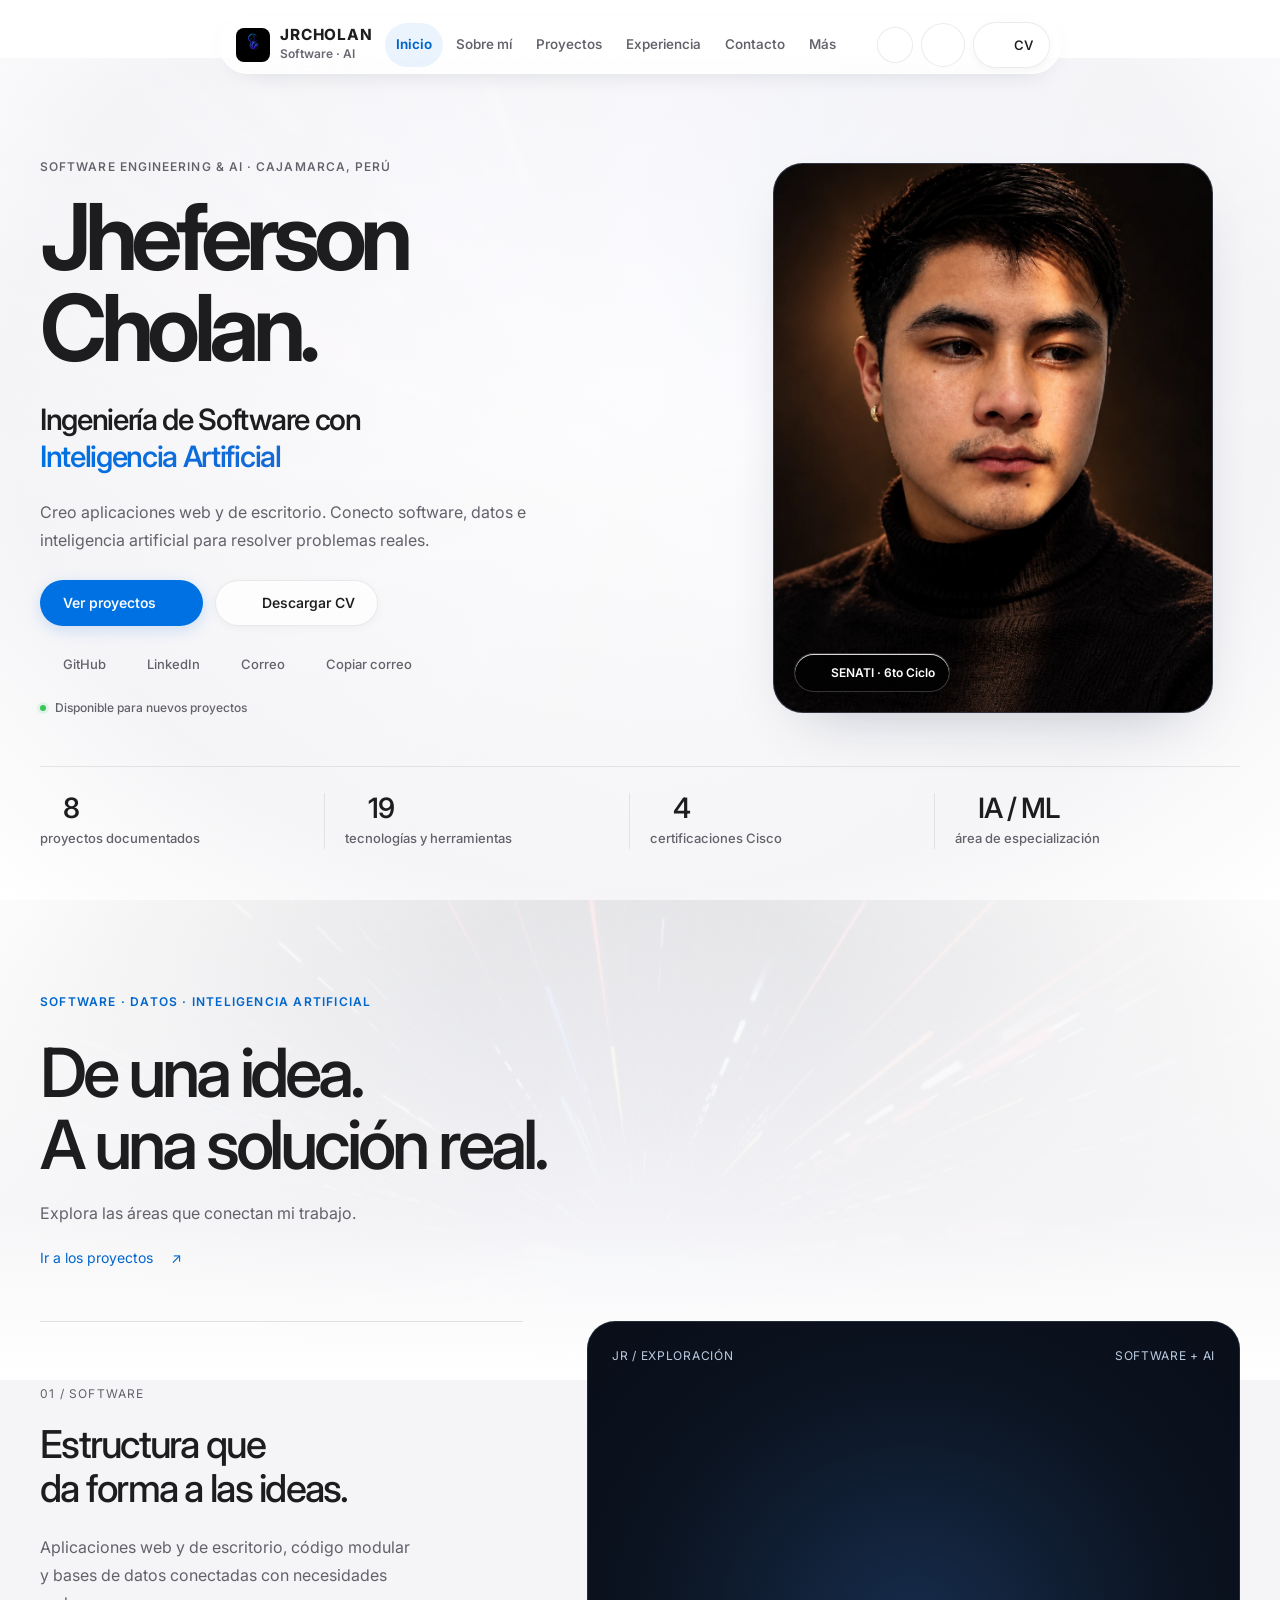
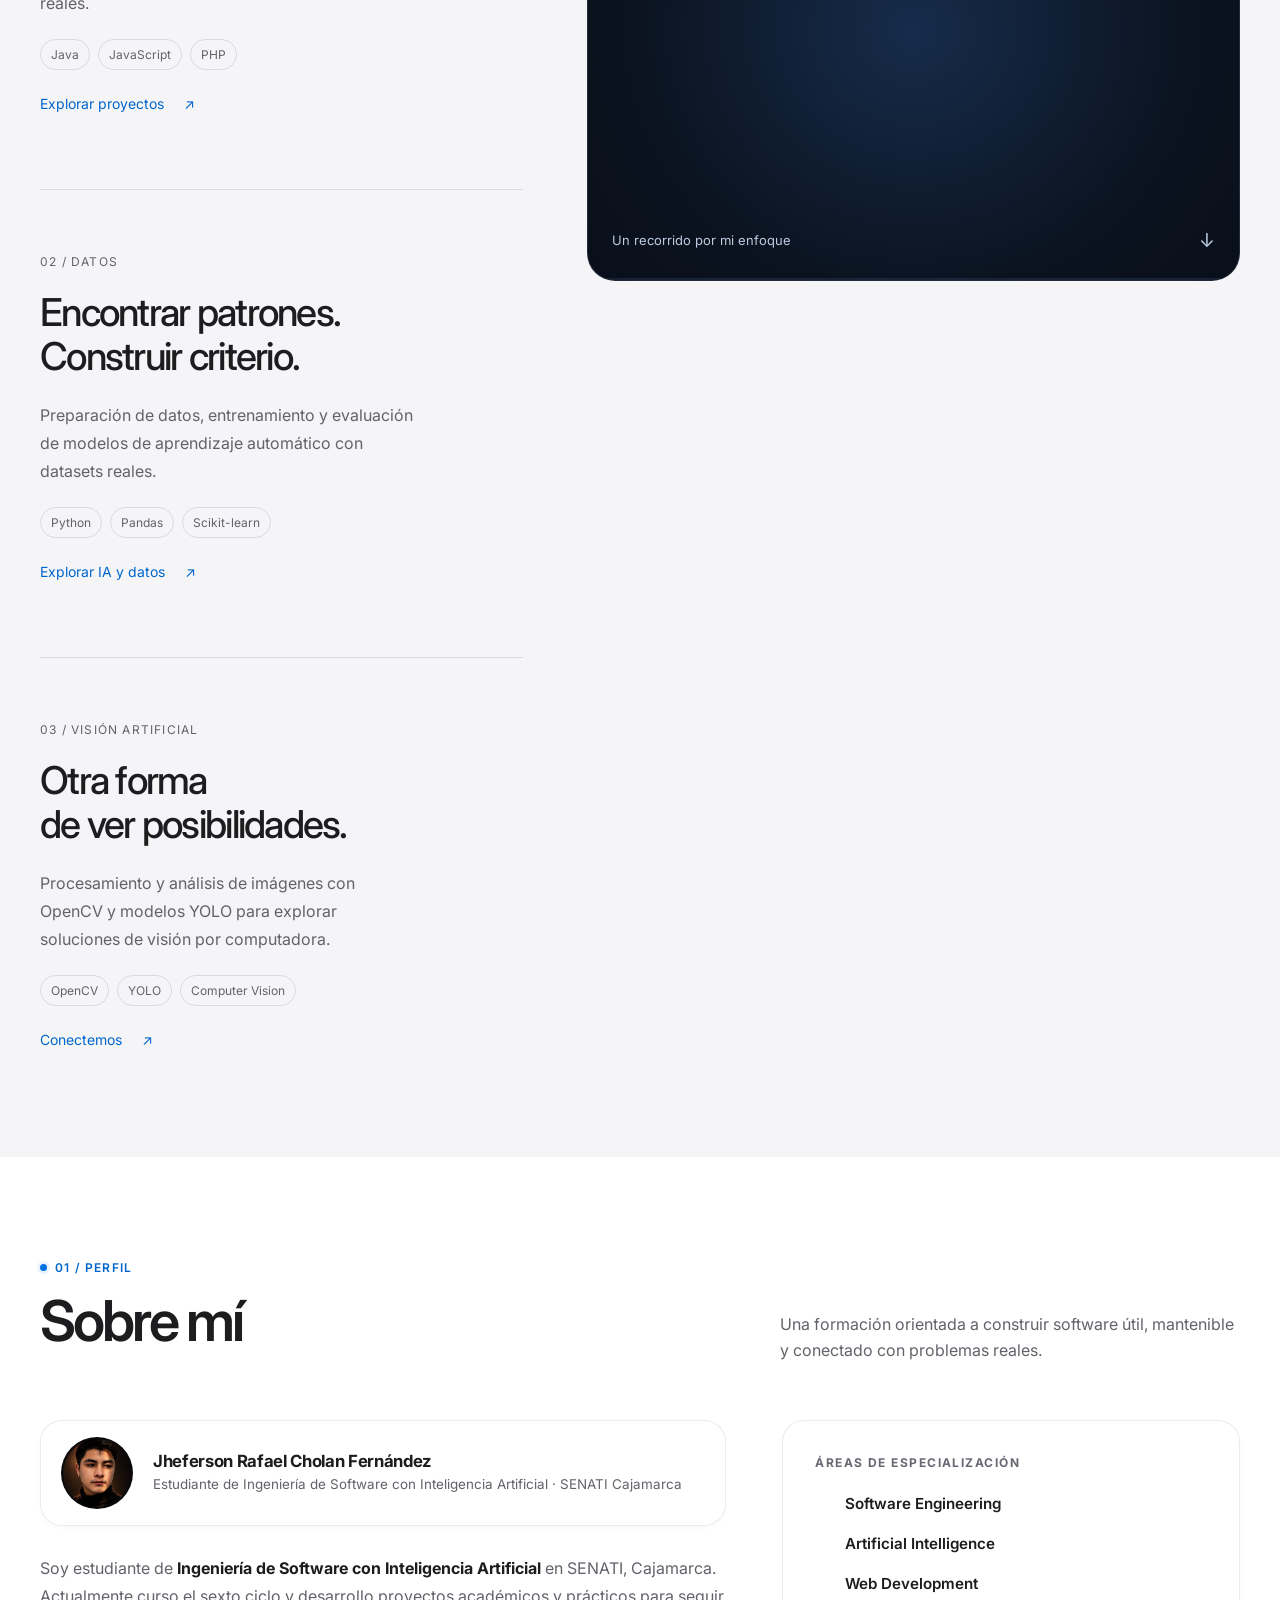
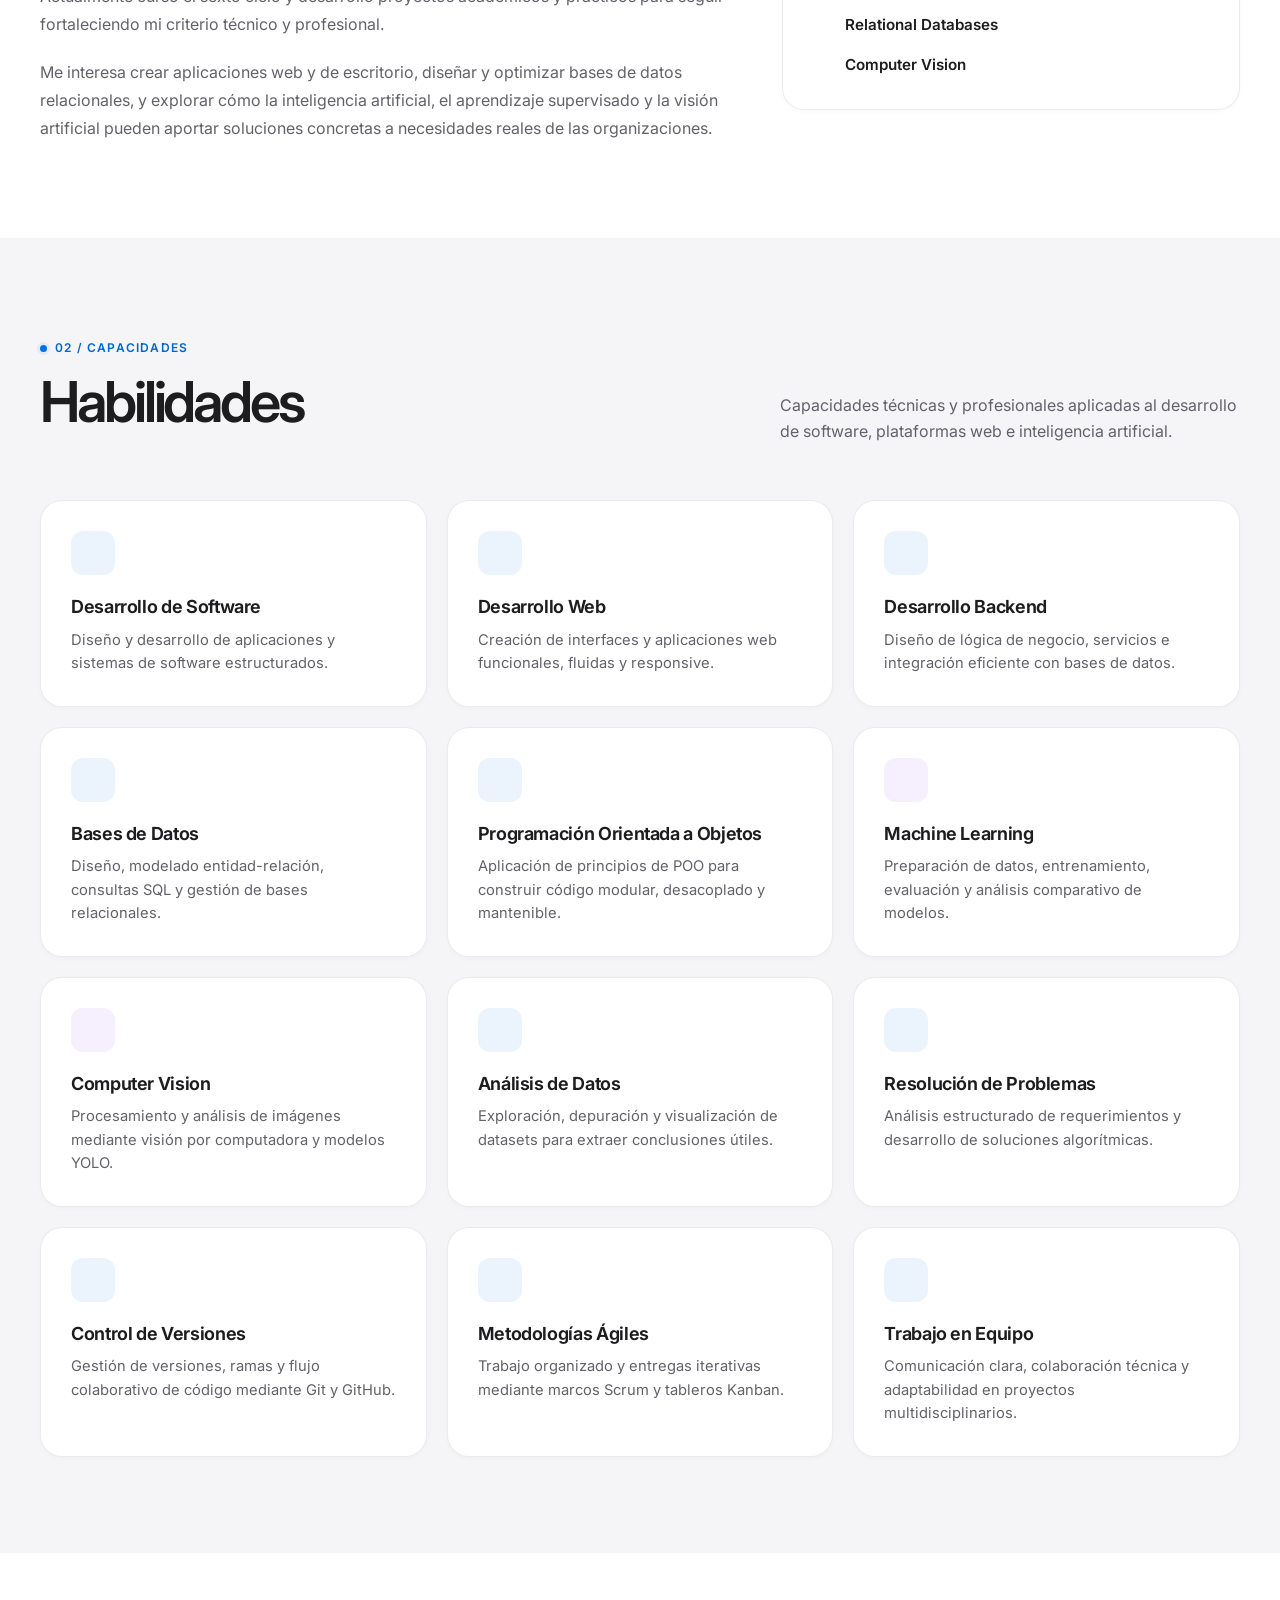
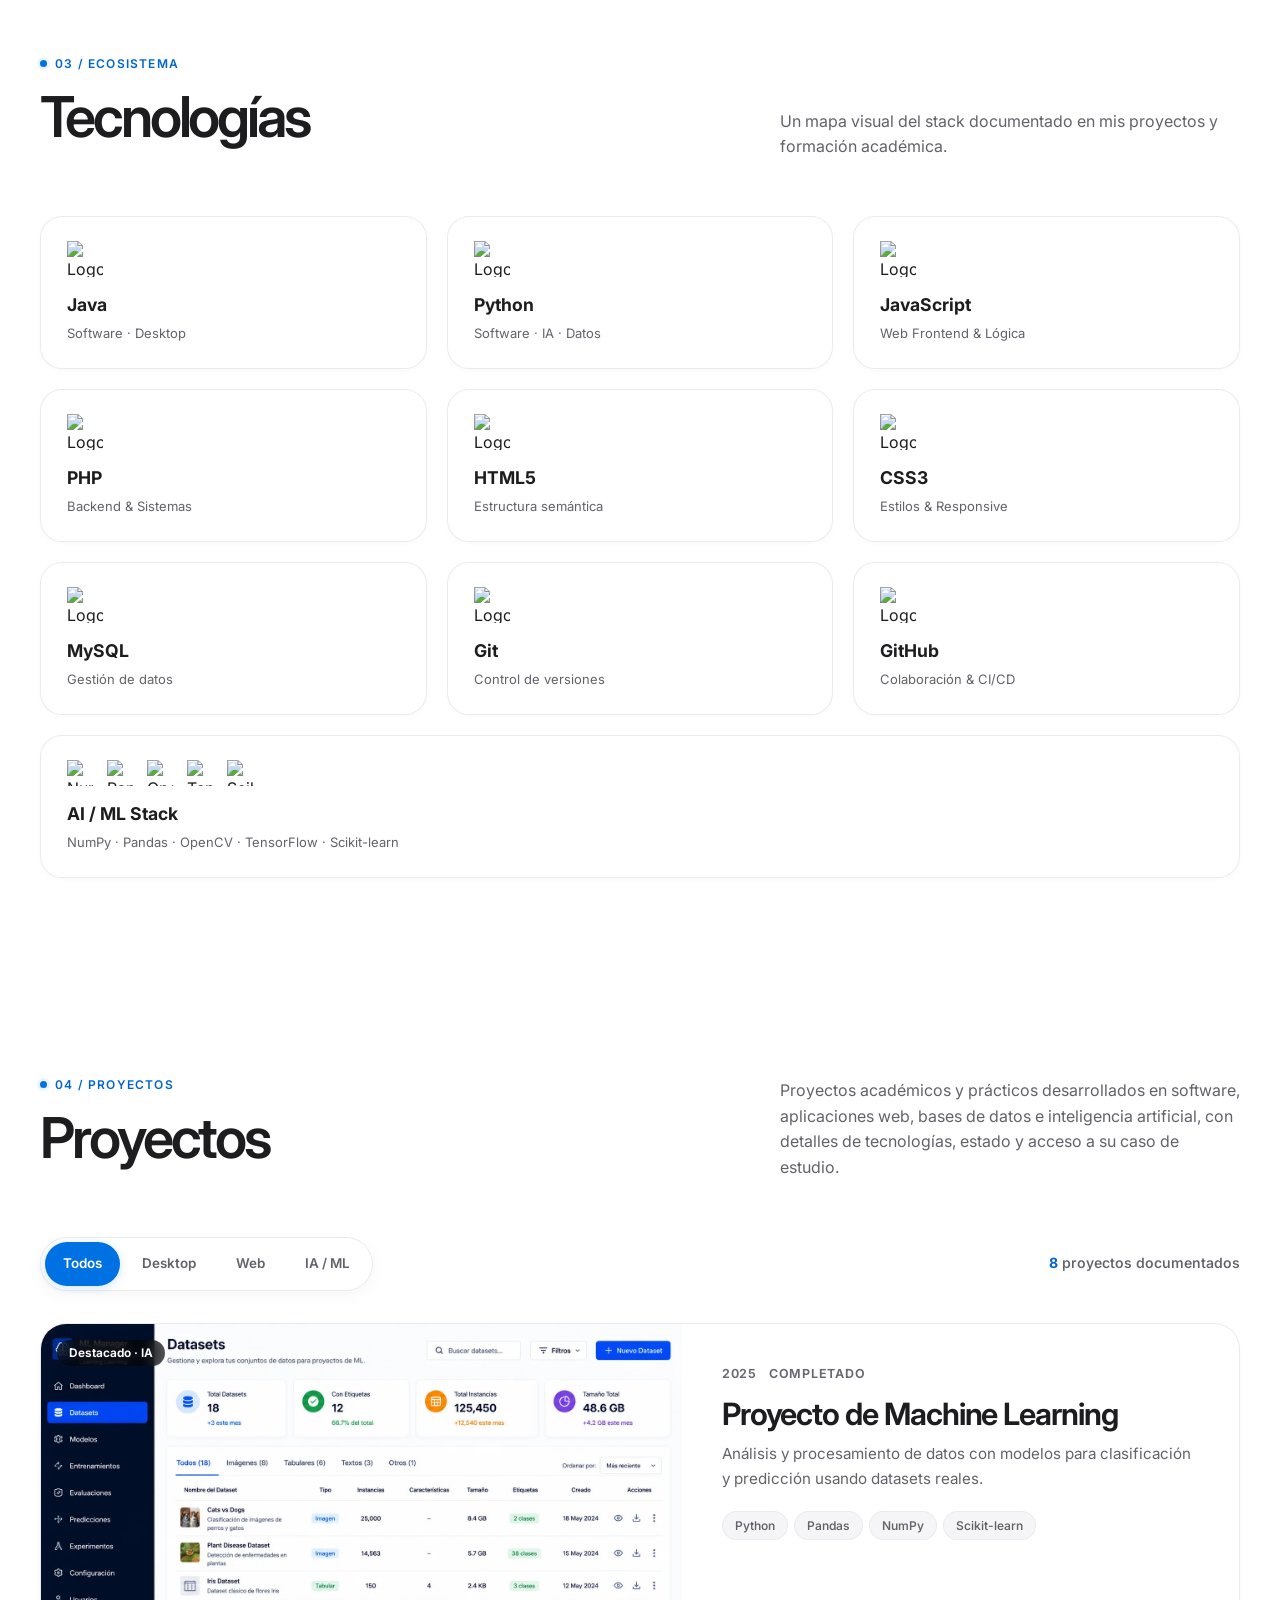
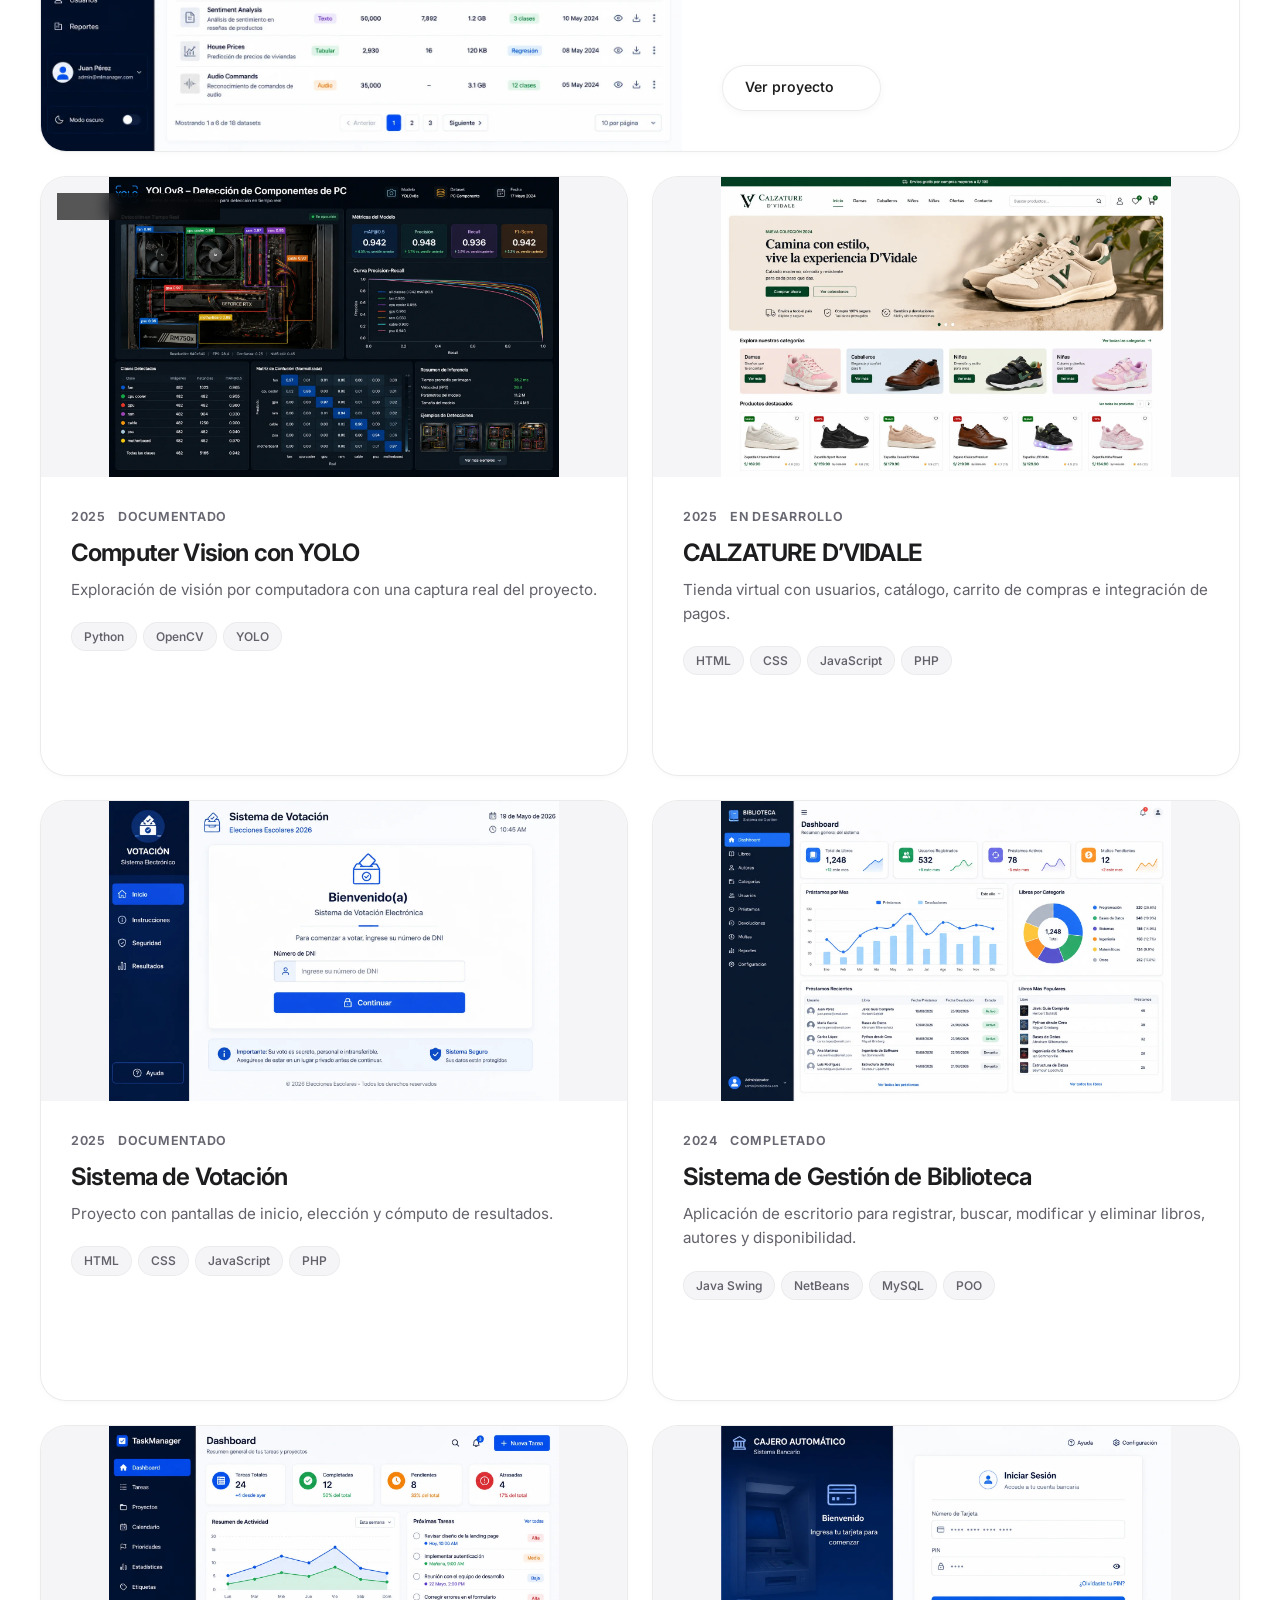
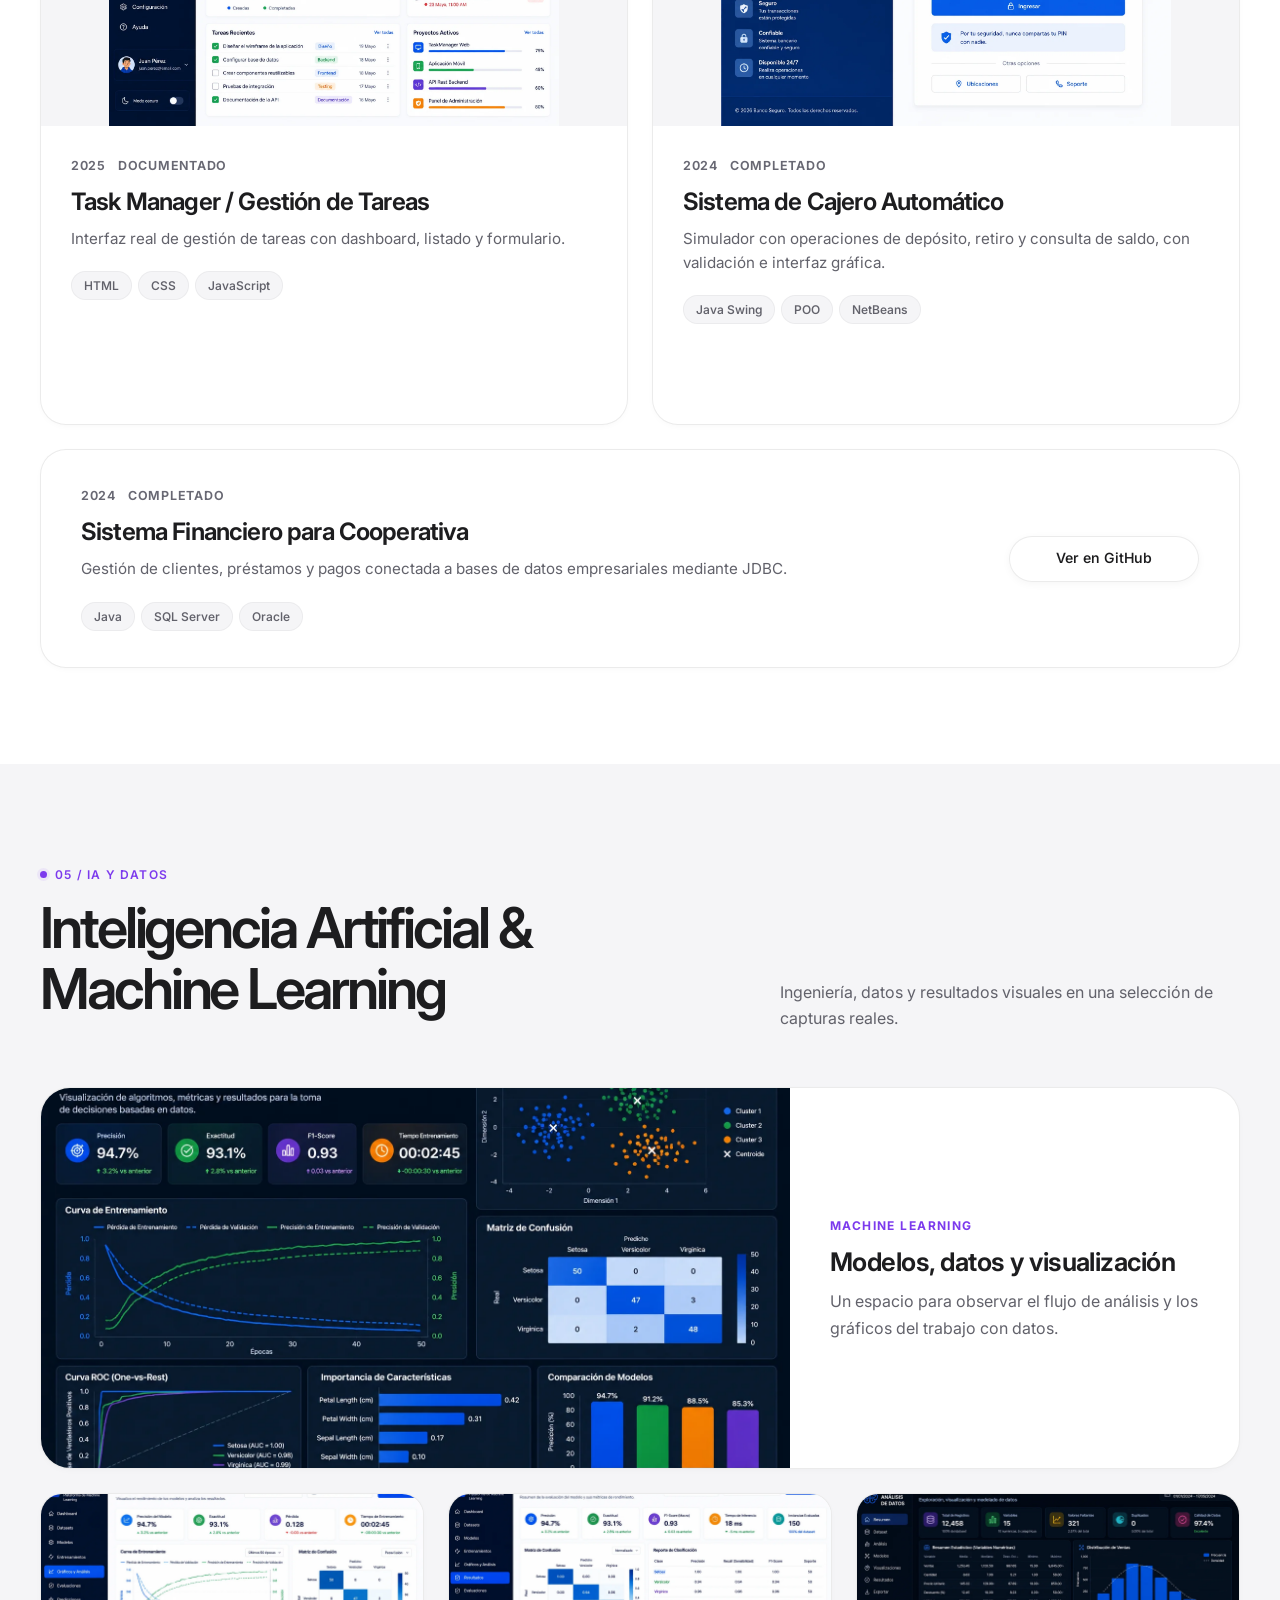
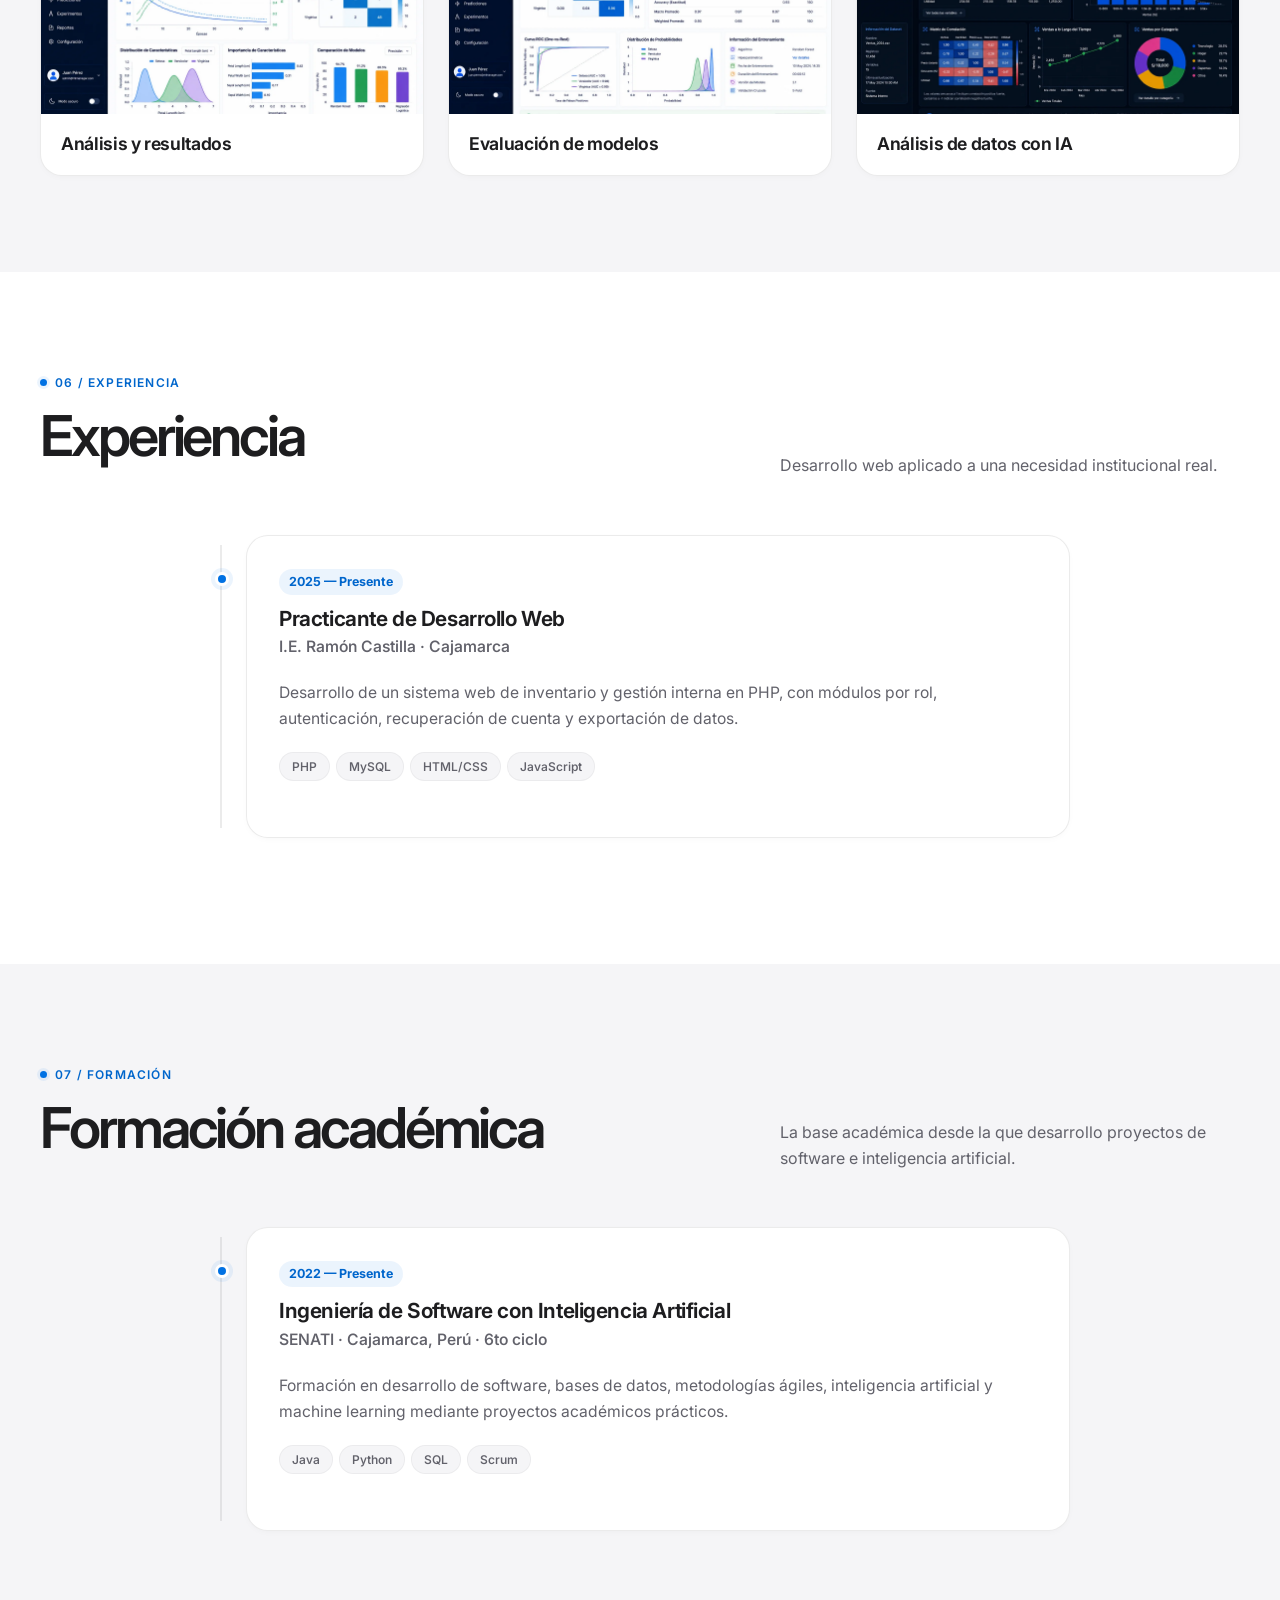
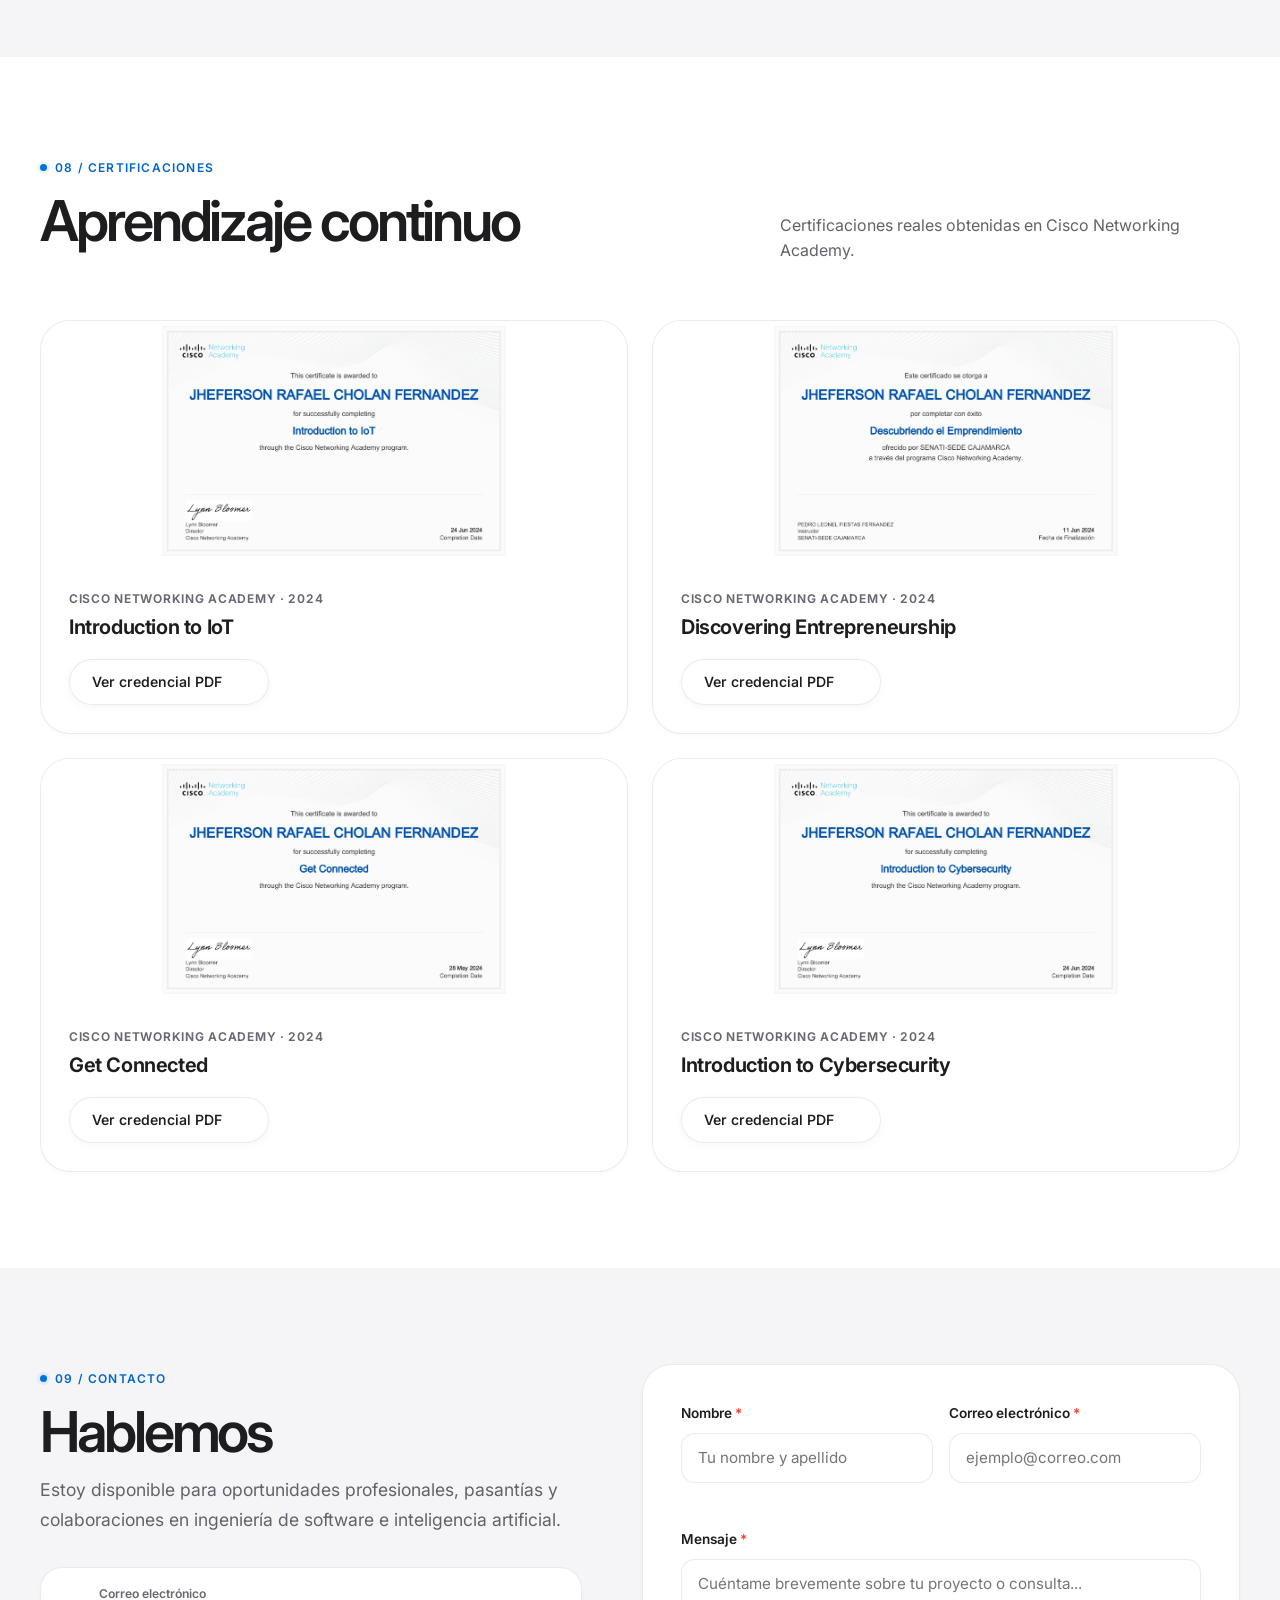
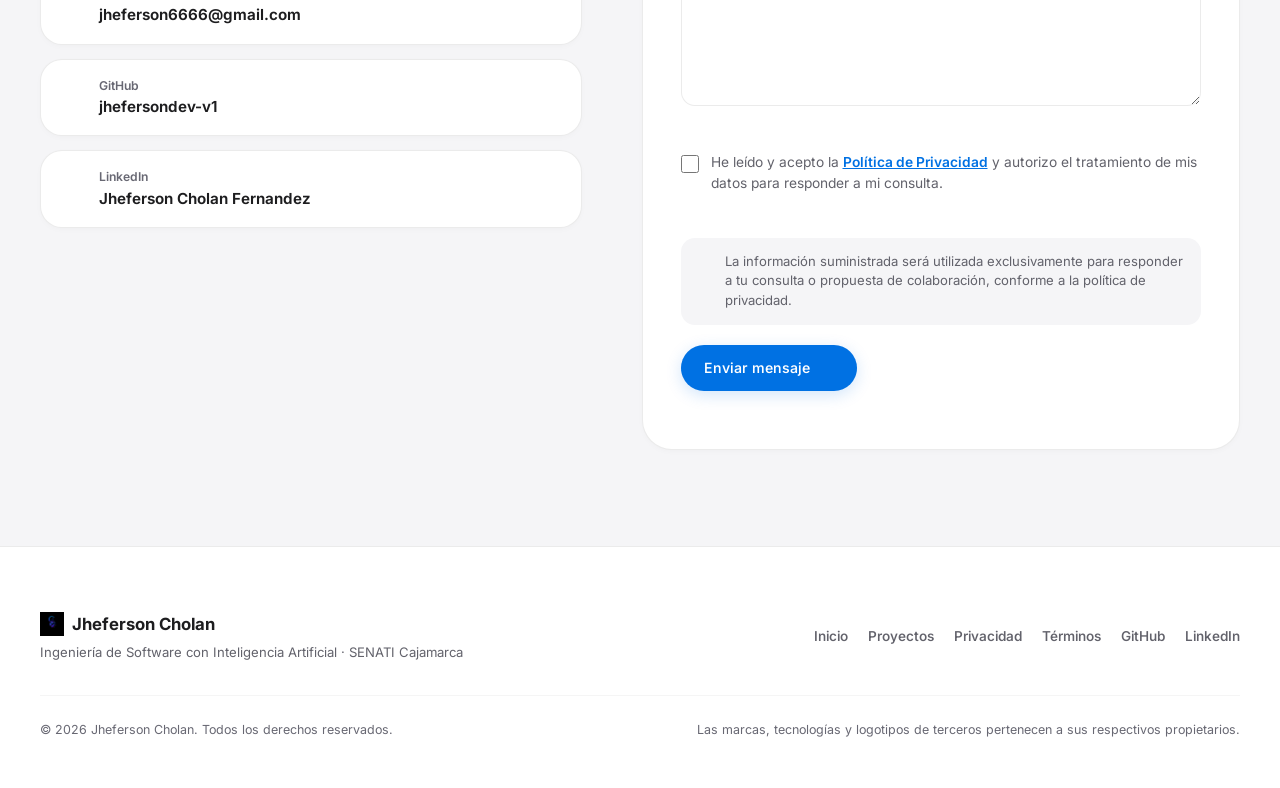
==== commit ef8e0a39: "feat(portfolio): integrate cinematic video backgrounds" ====
--- a/index.html
+++ b/index.html
@@ -180,6 +180,11 @@
 
             <!-- Header Controls & Actions -->
             <div class="nav-actions">
+                <!-- Motion / Video Background Toggle Button -->
+                <button class="motion-toggle" id="motionToggle" type="button" aria-label="Pausar animaciones de fondo" title="Pausar animaciones de fondo">
+                    <i data-lucide="pause" class="icon-pause" aria-hidden="true"></i>
+                    <i data-lucide="play" class="icon-play" aria-hidden="true"></i>
+                </button>
                 <!-- Theme Switcher Pill -->
                 <button class="theme-toggle" id="themeToggle" type="button" aria-label="Cambiar entre modo claro y oscuro" title="Cambiar tema">
                     <i data-lucide="sun" class="icon-sun" aria-hidden="true"></i>
@@ -245,6 +250,13 @@
     <main class="site-main" id="main" tabindex="-1">
         <!-- Hero Section: Apple Keynote & Cinematic Style -->
         <section class="hero section-anchor" id="hero">
+            <!-- Hero Cinematic Video Background (Apple Keynote Aesthetic) -->
+            <div class="hero-video-wrap" aria-hidden="true">
+                <video class="hero-video" id="heroVideo" autoplay muted loop playsinline preload="metadata" poster="assets/images/hero-video-poster.webp">
+                    <source src="assets/videos/hero-cinematic.mp4" type="video/mp4">
+                </video>
+                <div class="hero-video-overlay"></div>
+            </div>
             <!-- Ambient Lighting Effects -->
             <div class="hero-ambient" aria-hidden="true">
                 <div class="ambient-glow ambient-glow-primary"></div>
@@ -351,6 +363,12 @@
         <!-- About Section (Editorial & Professional Presentation) -->
         <!-- Readable chapters remain available independently of Canvas. -->
         <section class="world-journey" id="portfolioWorld" aria-labelledby="worldTitle">
+            <!-- Scroll World Cinematic Entrance Background (Lazy loaded) -->
+            <div class="world-intro-cinematic" aria-hidden="true">
+                <video class="world-intro-video" id="scrollworldVideo" muted loop playsinline preload="none" poster="assets/images/scrollworld-video-poster.webp" data-video-src="assets/videos/scrollworld-cinematic.mp4">
+                </video>
+                <div class="world-intro-overlay"></div>
+            </div>
             <div class="container world-heading">
                 <p class="eyebrow">SOFTWARE · DATOS · INTELIGENCIA ARTIFICIAL</p>
                 <h2 id="worldTitle">De una idea.<br>A una solución real.</h2>
--- a/styles.css
+++ b/styles.css
@@ -2772,3 +2772,169 @@
     font-size: 0.82rem;
     font-weight: 600;
 }
+
+
+/* --------------------------------------------------------------------------
+   CINEMATIC VIDEO BACKGROUNDS (APPLE PRESENTATION SYSTEM)
+   -------------------------------------------------------------------------- */
+/* Motion / Video Background Toggle Button */
+.motion-toggle {
+    width: 36px;
+    height: 36px;
+    border-radius: 50%;
+    border: 1px solid var(--border-color);
+    background: var(--glass-bg-subtle);
+    color: var(--text-primary);
+    display: inline-flex;
+    align-items: center;
+    justify-content: center;
+    cursor: pointer;
+    position: relative;
+    transition: transform var(--duration-fast) var(--ease-apple),
+                background-color var(--duration-fast) var(--ease-apple),
+                border-color var(--duration-fast) var(--ease-apple),
+                color var(--duration-fast) var(--ease-apple);
+}
+
+.motion-toggle:hover {
+    transform: scale(1.08);
+    border-color: var(--accent-blue);
+    color: var(--accent-blue);
+}
+
+.motion-toggle svg, .motion-toggle i {
+    width: 17px;
+    height: 17px;
+    stroke-width: 2.2;
+    transition: transform var(--duration-fast) var(--ease-apple), opacity var(--duration-fast) var(--ease-apple);
+}
+
+.motion-toggle .icon-play {
+    display: none;
+}
+.motion-toggle .icon-pause {
+    display: block;
+}
+
+.motion-toggle.is-paused .icon-play {
+    display: block;
+}
+.motion-toggle.is-paused .icon-pause {
+    display: none;
+}
+
+/* Hero Cinematic Video */
+.hero-video-wrap {
+    position: absolute;
+    inset: 0;
+    width: 100%;
+    height: 100%;
+    overflow: hidden;
+    z-index: 0;
+    pointer-events: none;
+}
+
+.hero-video {
+    width: 100%;
+    height: 100%;
+    object-fit: cover;
+    object-position: center;
+    display: block;
+    transition: opacity var(--duration-slow) var(--ease-apple);
+}
+
+.hero-video-overlay {
+    position: absolute;
+    inset: 0;
+    pointer-events: none;
+    transition: background var(--duration-normal) var(--ease-apple);
+}
+
+/* Dark Mode: deep black & navy gradient with visible futuristic glow */
+[data-theme="dark"] .hero-video {
+    opacity: 0.65;
+    filter: saturate(120%) brightness(0.9);
+}
+
+[data-theme="dark"] .hero-video-overlay {
+    background: radial-gradient(ellipse at 70% 35%, rgba(5, 5, 7, 0.42) 0%, rgba(5, 5, 7, 0.78) 65%, #050507 98%),
+                linear-gradient(180deg, rgba(5, 5, 7, 0.25) 0%, rgba(5, 5, 7, 0.85) 85%, #050507 100%);
+}
+
+/* Light Mode: elegant translucent white & silver frosted mask with high-contrast legibility */
+[data-theme="light"] .hero-video {
+    opacity: 0.30;
+    filter: saturate(135%) brightness(1.05);
+}
+
+[data-theme="light"] .hero-video-overlay {
+    background: radial-gradient(ellipse at 50% 40%, rgba(255, 255, 255, 0.82) 0%, rgba(245, 245, 247, 0.93) 70%, #FFFFFF 100%),
+                linear-gradient(180deg, rgba(255, 255, 255, 0.70) 0%, rgba(245, 245, 247, 0.95) 85%, #FFFFFF 100%);
+}
+
+/* Scroll World Intro Cinematic Video */
+.world-intro-cinematic {
+    position: absolute;
+    top: 0;
+    left: 0;
+    right: 0;
+    height: 480px;
+    overflow: hidden;
+    pointer-events: none;
+    z-index: 0;
+}
+
+.world-intro-video {
+    width: 100%;
+    height: 100%;
+    object-fit: cover;
+    object-position: center;
+    display: block;
+    opacity: 0.45;
+    transition: opacity var(--duration-slow) var(--ease-apple);
+}
+
+.world-intro-overlay {
+    position: absolute;
+    inset: 0;
+    pointer-events: none;
+    background: linear-gradient(180deg, rgba(9, 14, 24, 0.35) 0%, rgba(9, 14, 24, 0.8) 65%, var(--world-bg) 100%),
+                radial-gradient(ellipse at 50% 20%, transparent 20%, var(--world-bg) 80%);
+}
+
+[data-theme="light"] .world-intro-video {
+    opacity: 0.22;
+    filter: saturate(120%) brightness(1.05);
+}
+
+[data-theme="light"] .world-intro-overlay {
+    background: linear-gradient(180deg, rgba(255, 255, 255, 0.6) 0%, rgba(245, 245, 247, 0.88) 65%, #FFFFFF 100%),
+                radial-gradient(ellipse at 50% 20%, transparent 20%, #FFFFFF 80%);
+}
+
+.world-heading {
+    position: relative;
+    z-index: 1;
+}
+
+/* Paused / Reduced Motion States */
+body.videos-paused .hero-video,
+body.videos-paused .world-intro-video {
+    opacity: 0.20 !important;
+}
+
+@media (prefers-reduced-motion: reduce) {
+    .hero-video, .world-intro-video {
+        display: none !important;
+    }
+    .hero-video-wrap {
+        background-image: url('assets/images/hero-video-poster.webp');
+        background-size: cover;
+        background-position: center;
+    }
+    .world-intro-cinematic {
+        background-image: url('assets/images/scrollworld-video-poster.webp');
+        background-size: cover;
+        background-position: center;
+    }
+}
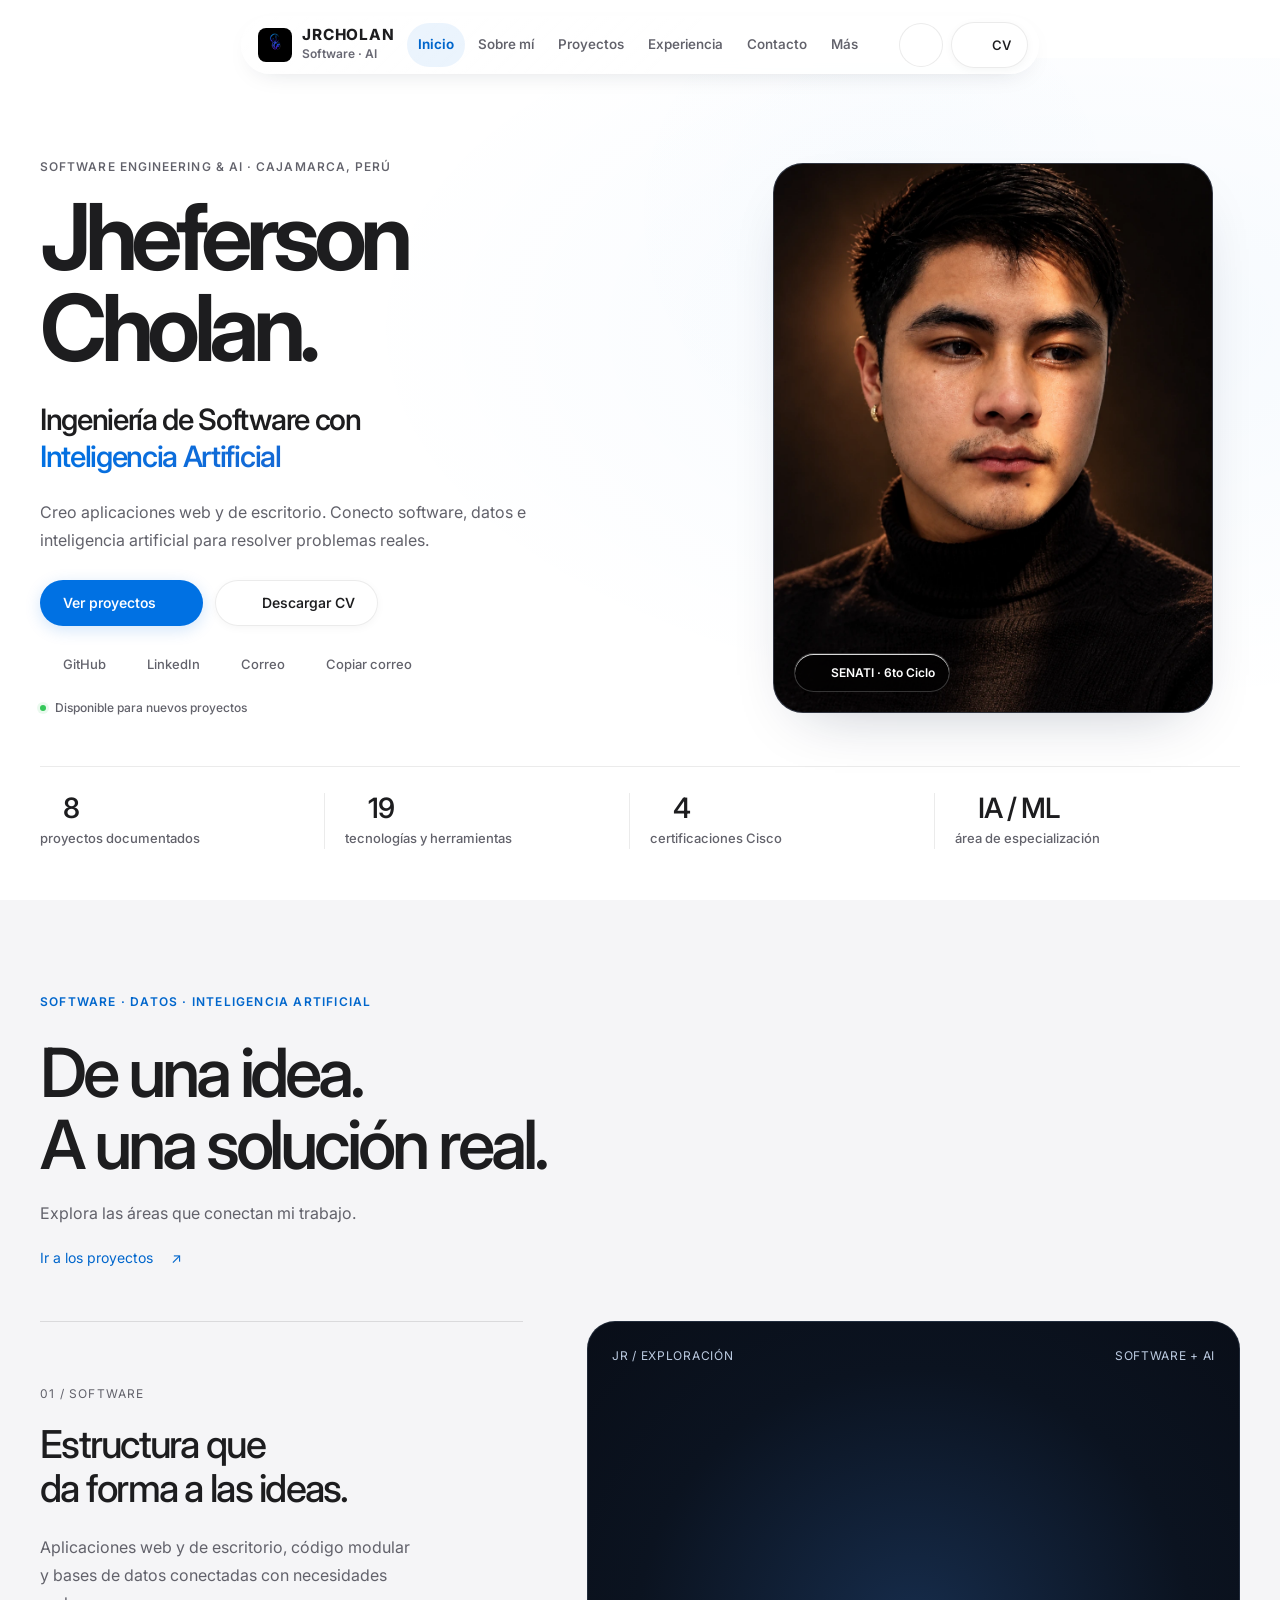
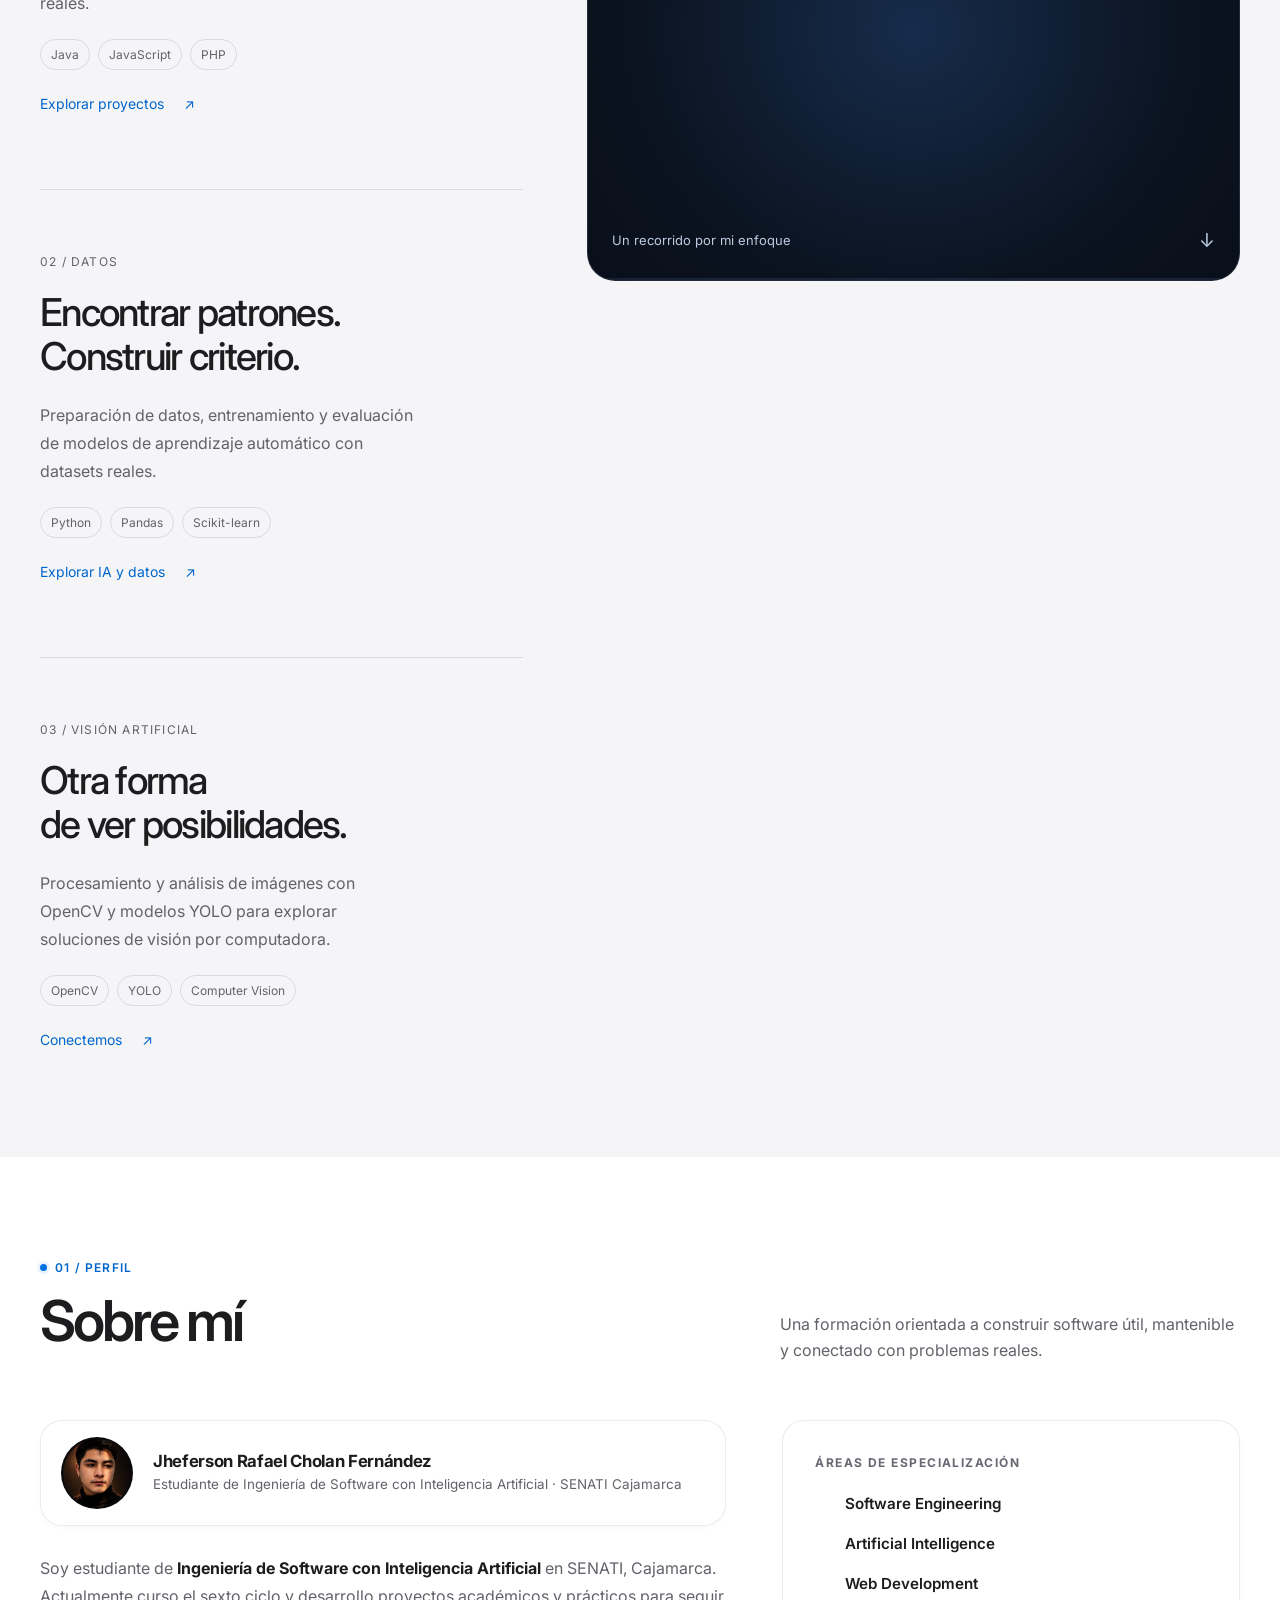
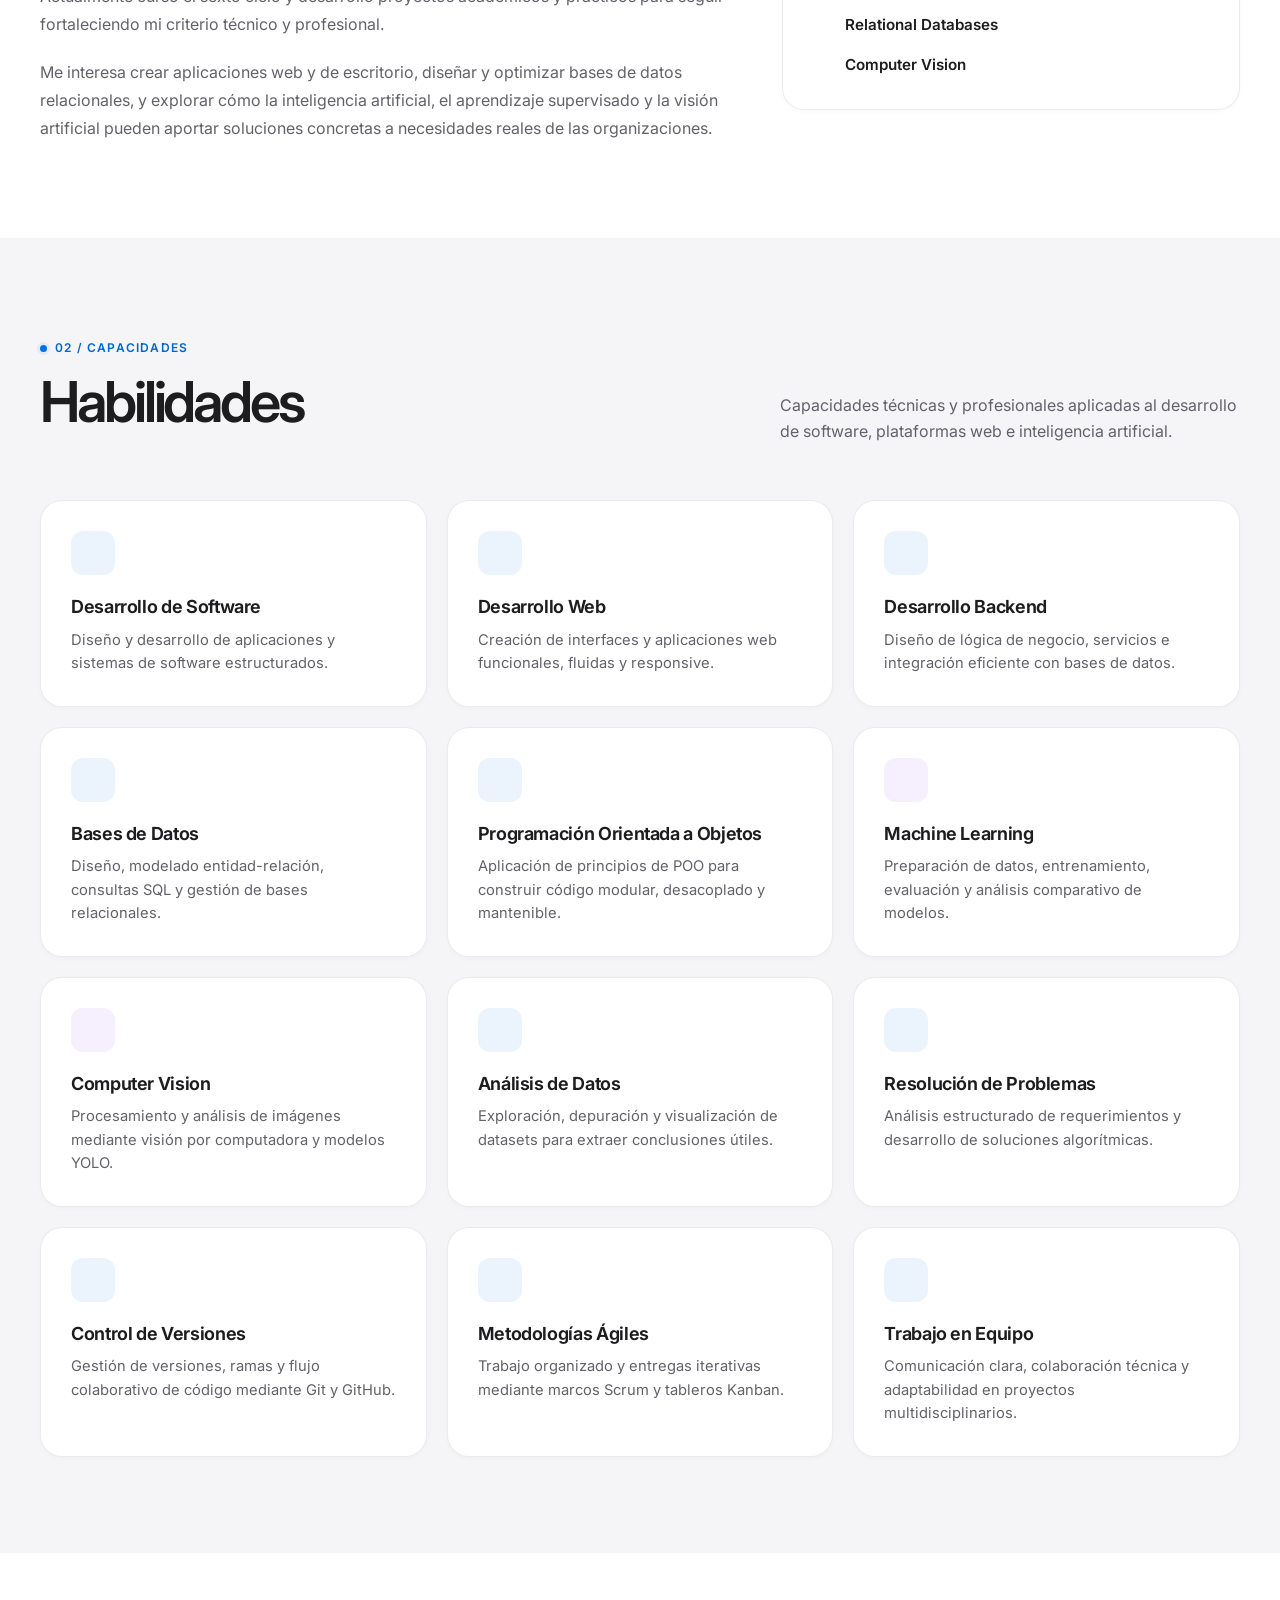
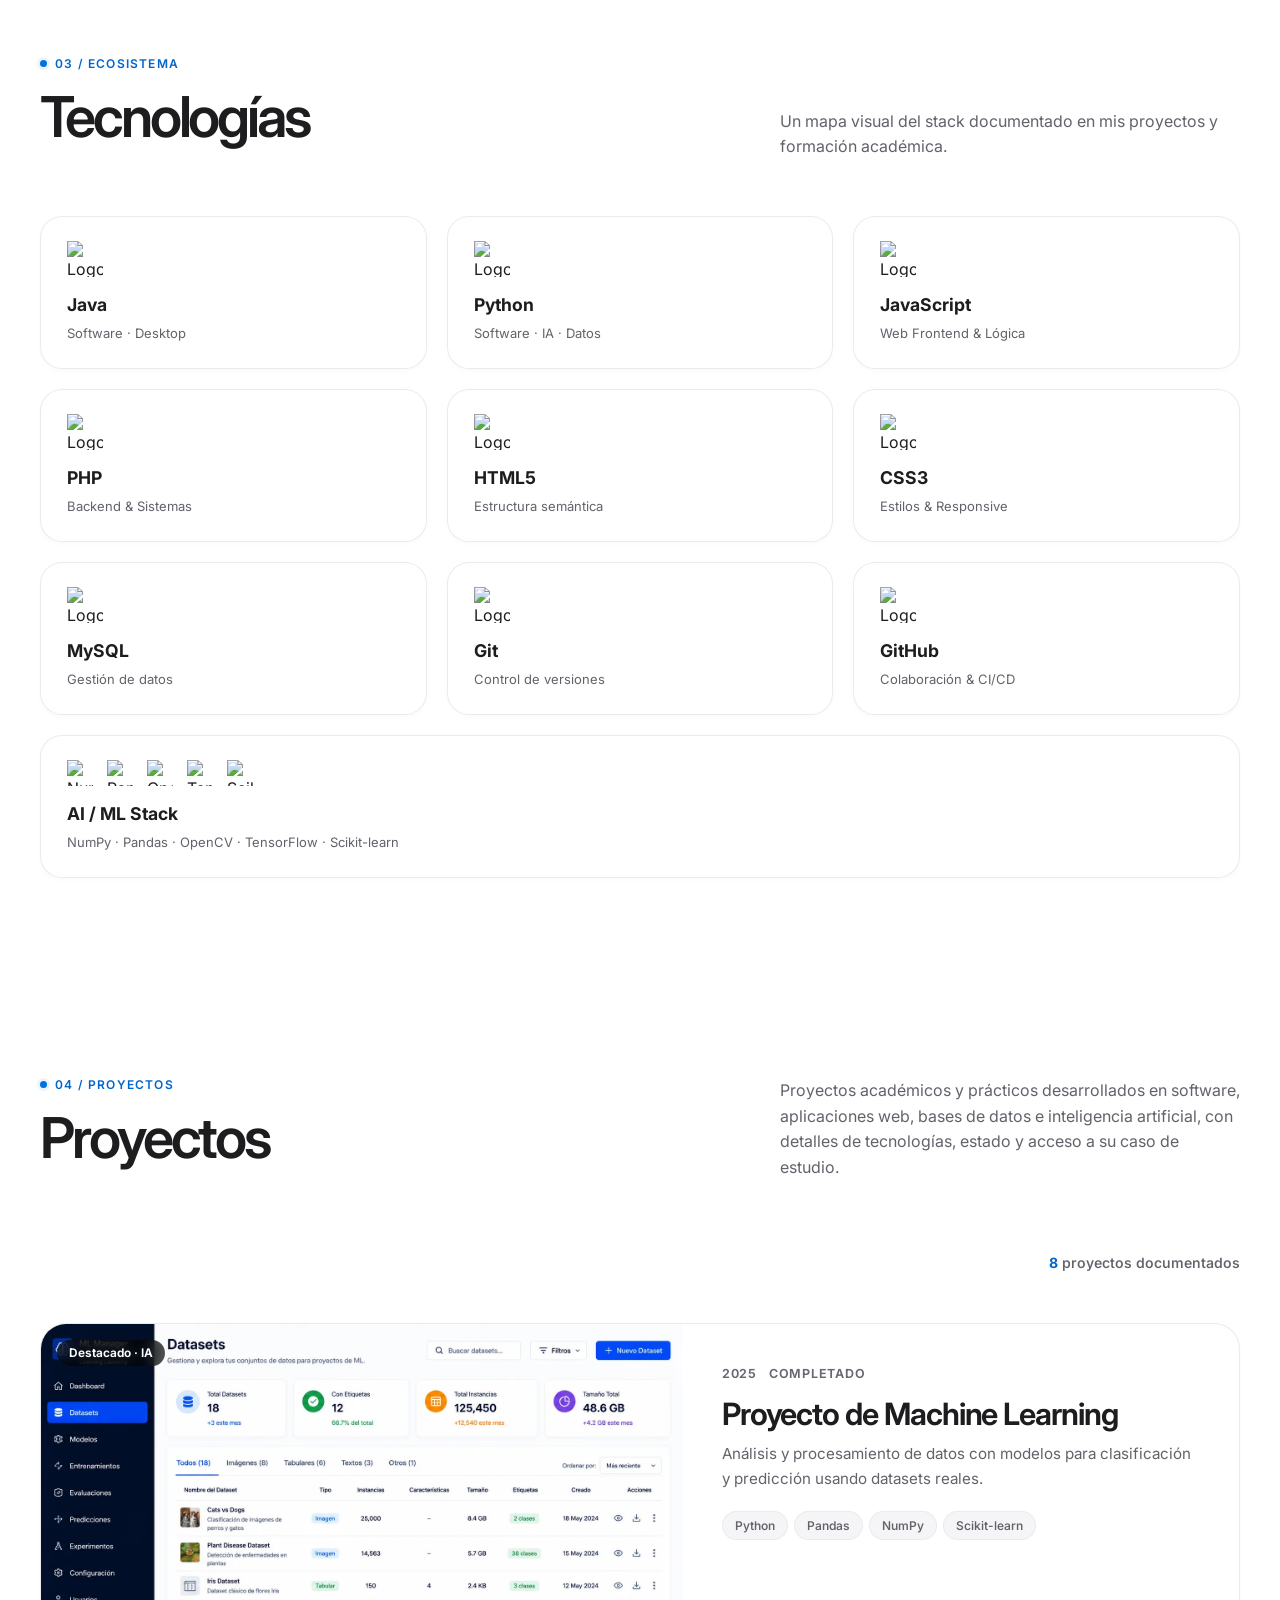
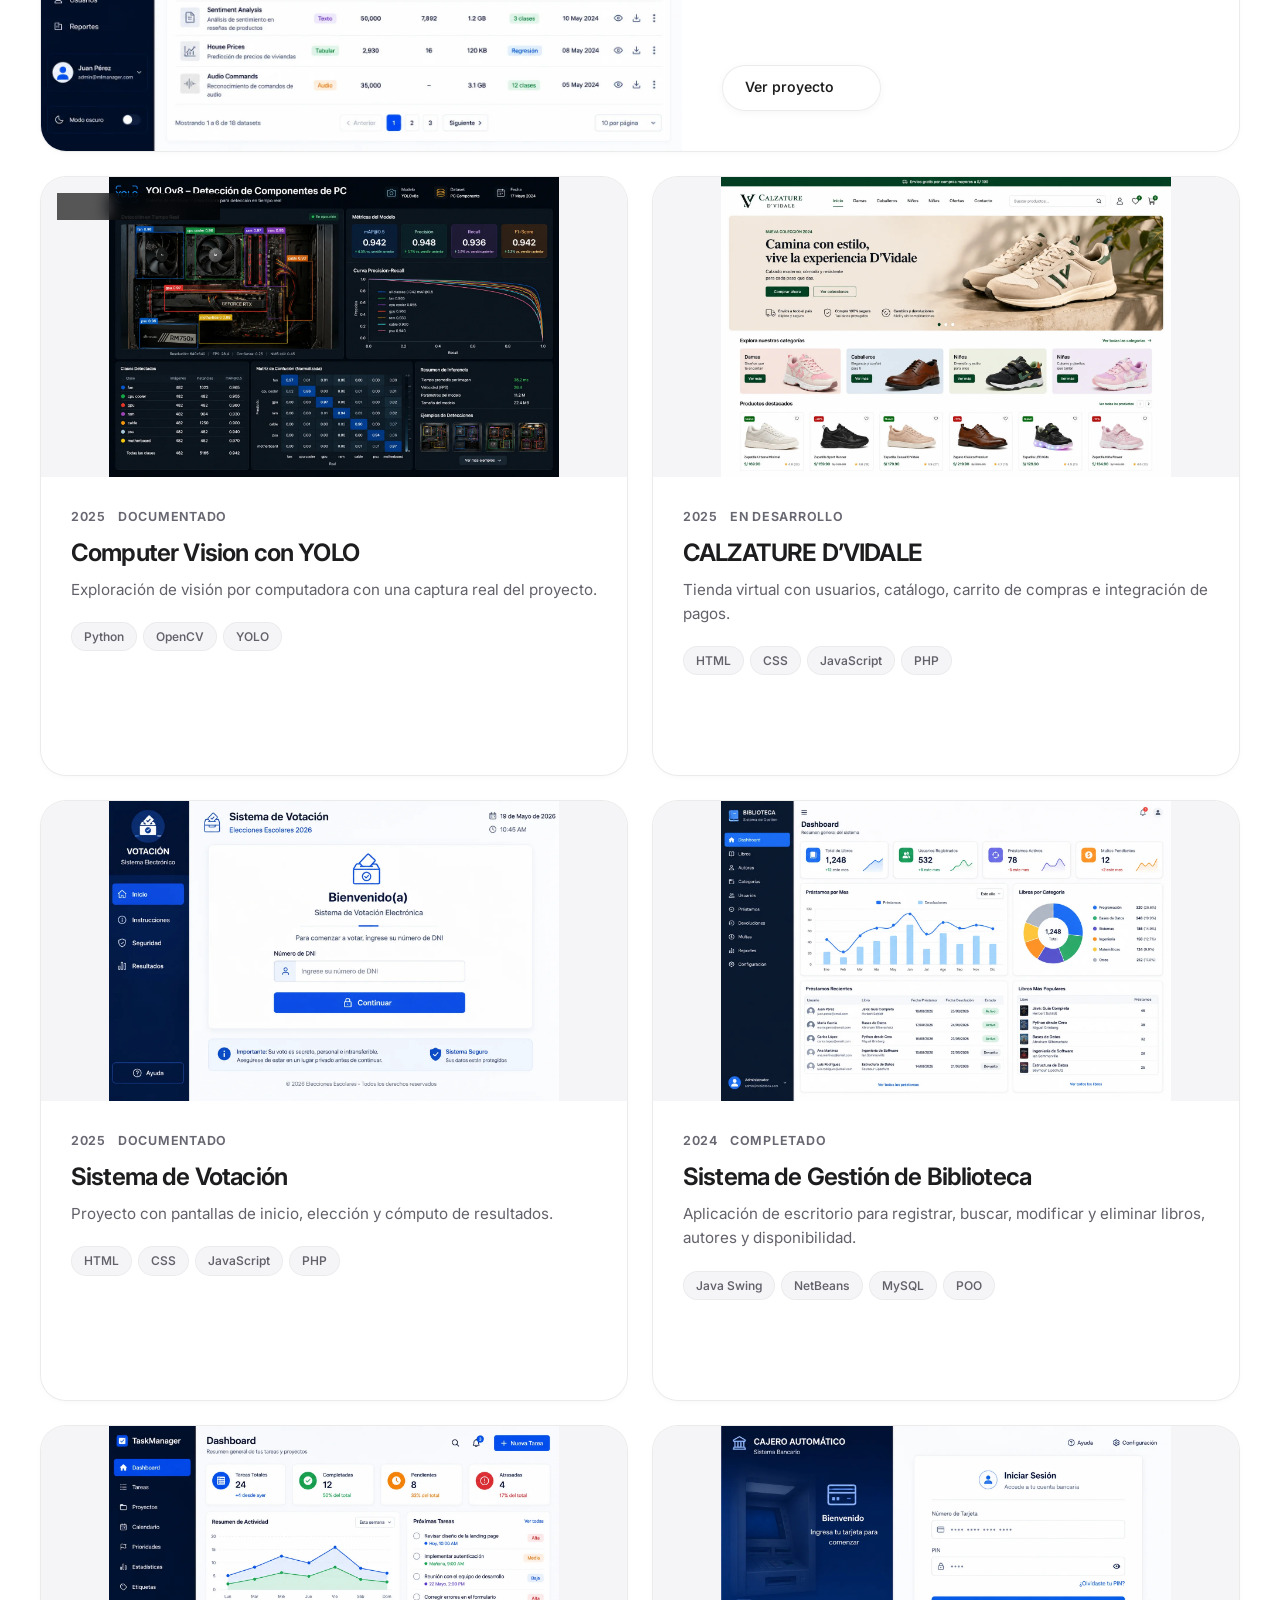
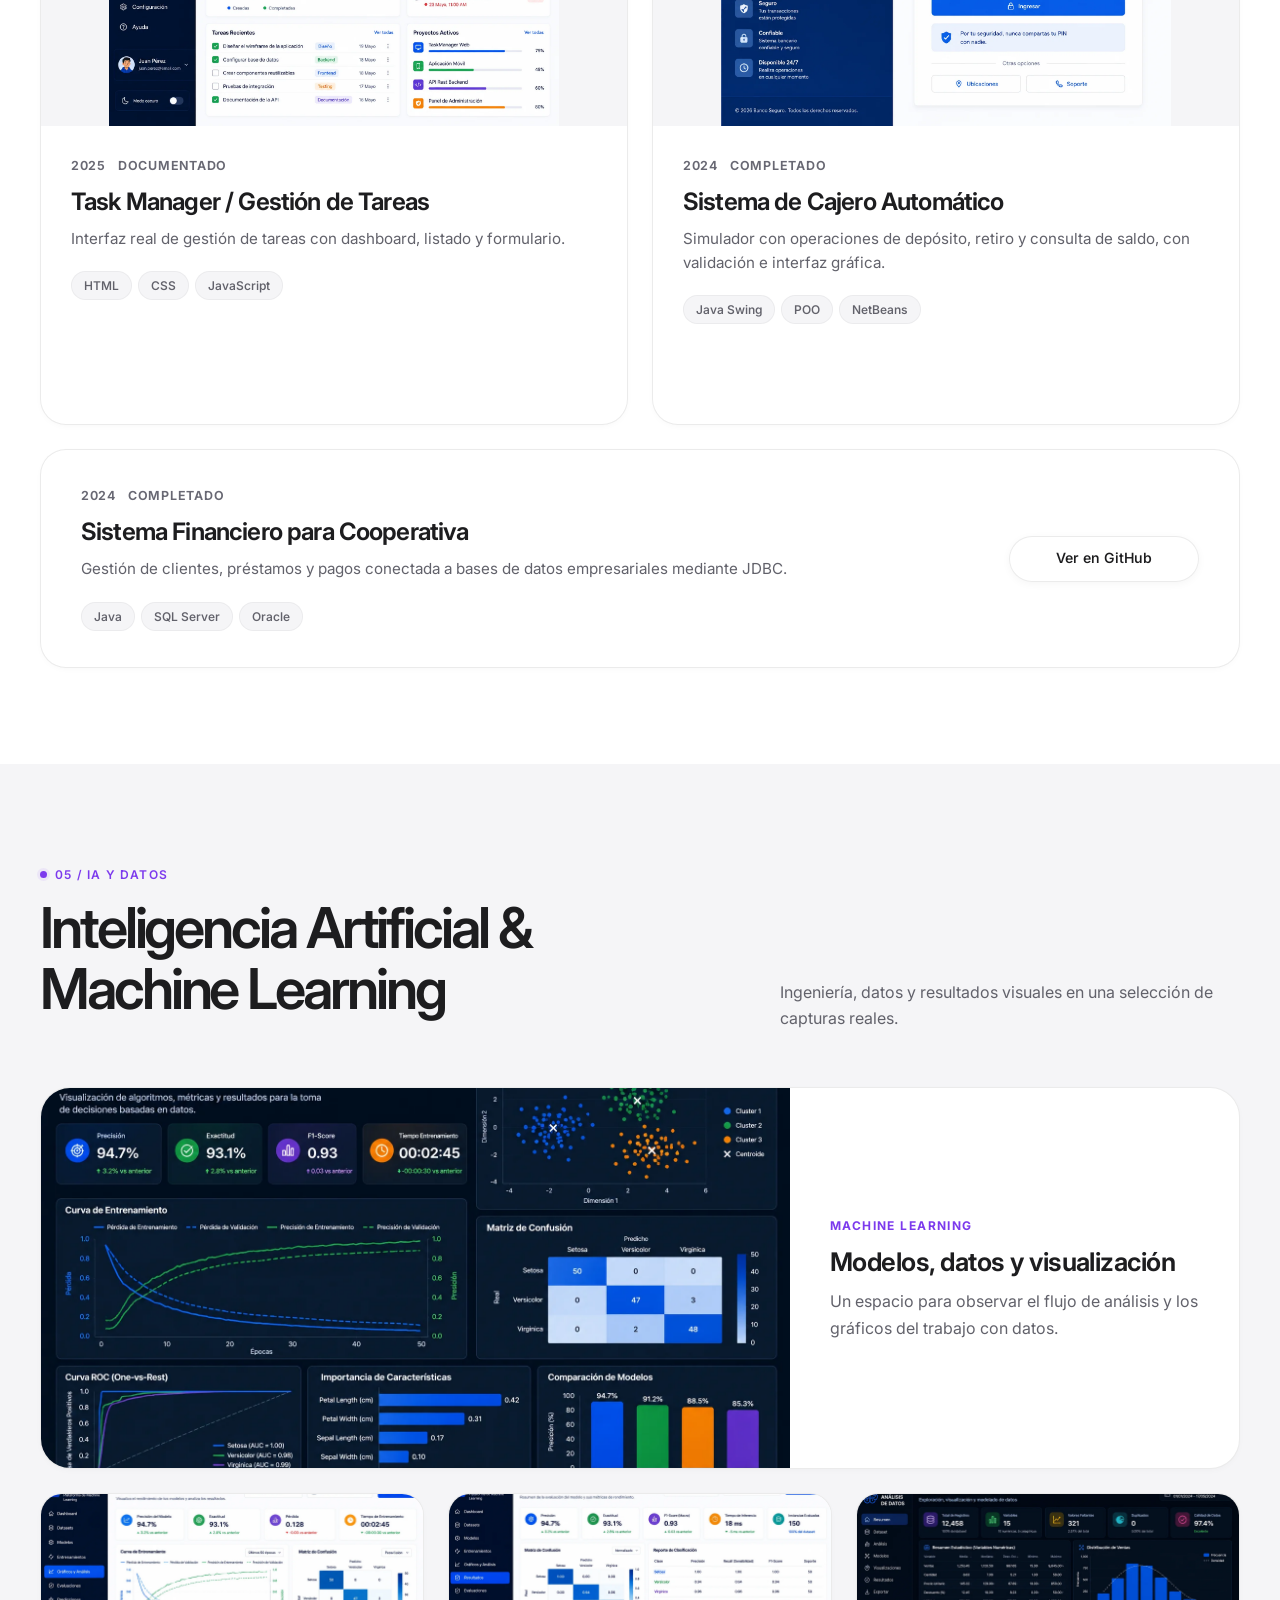
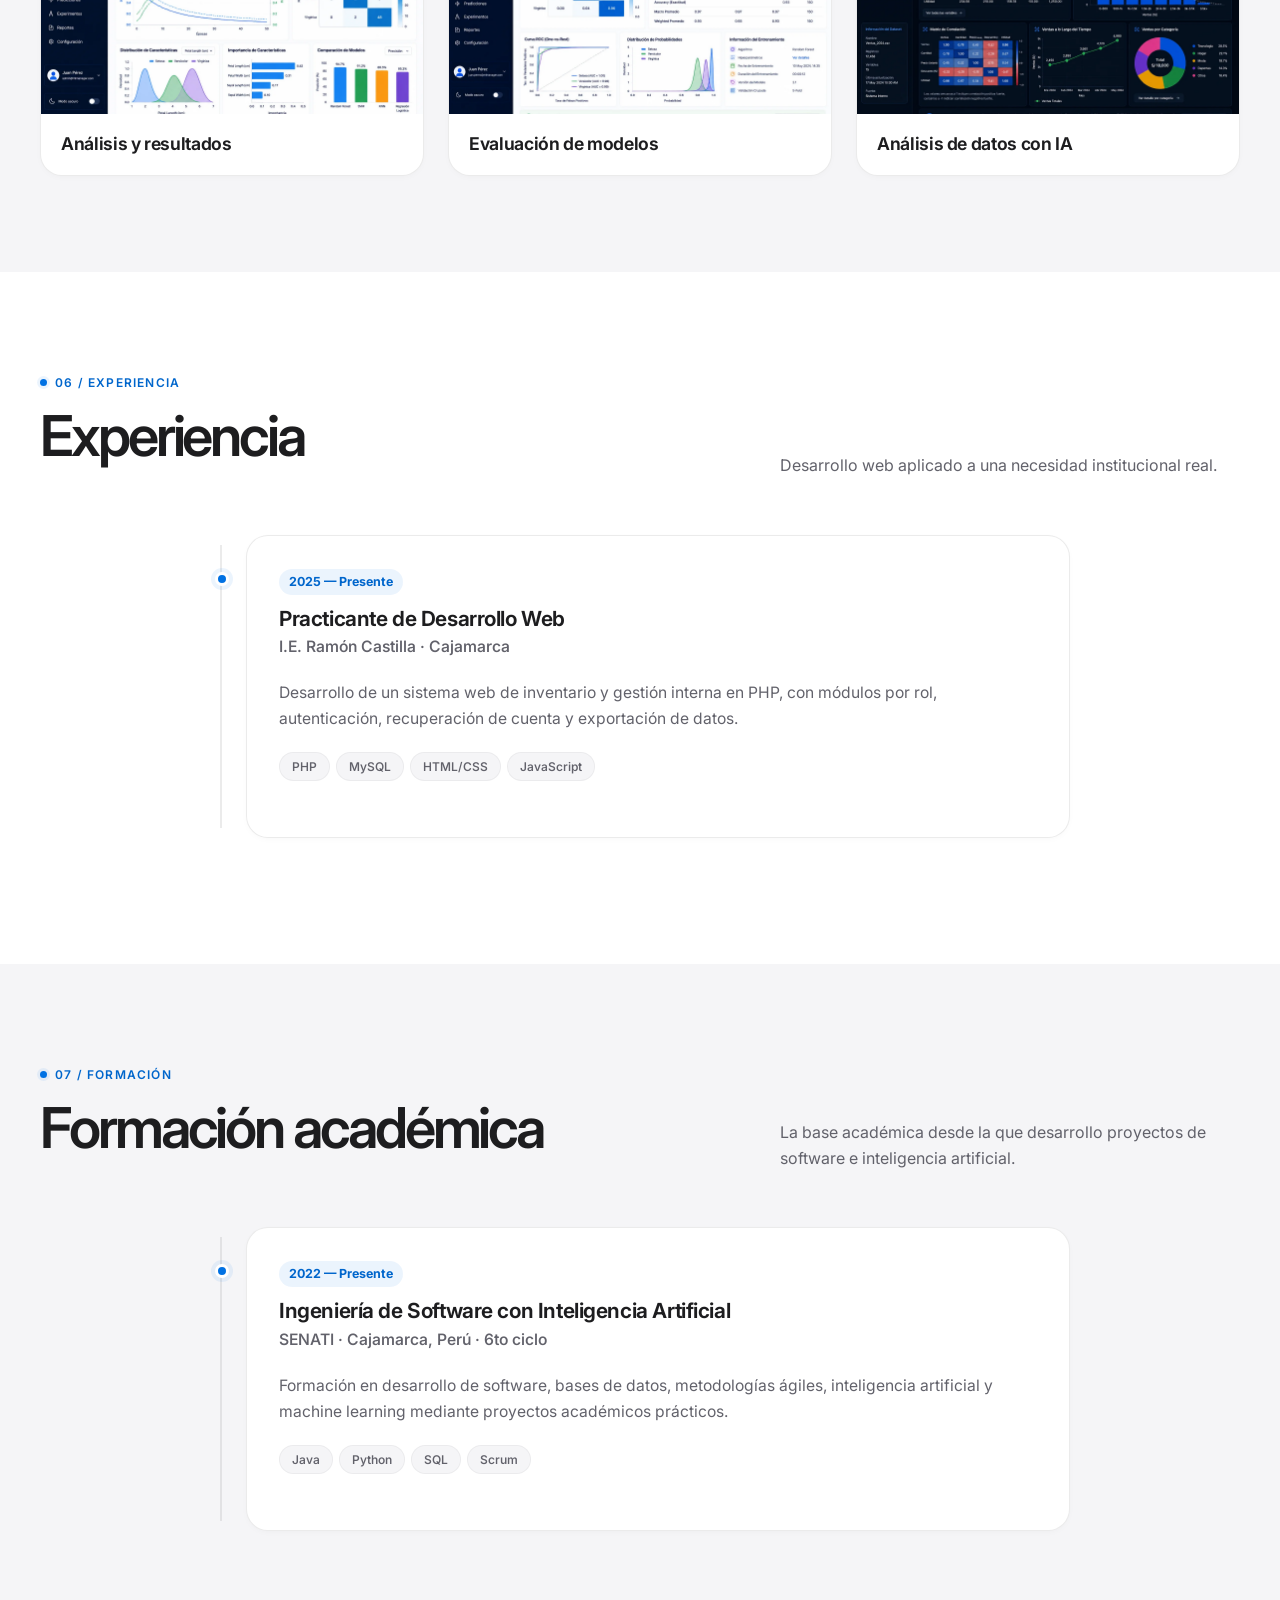
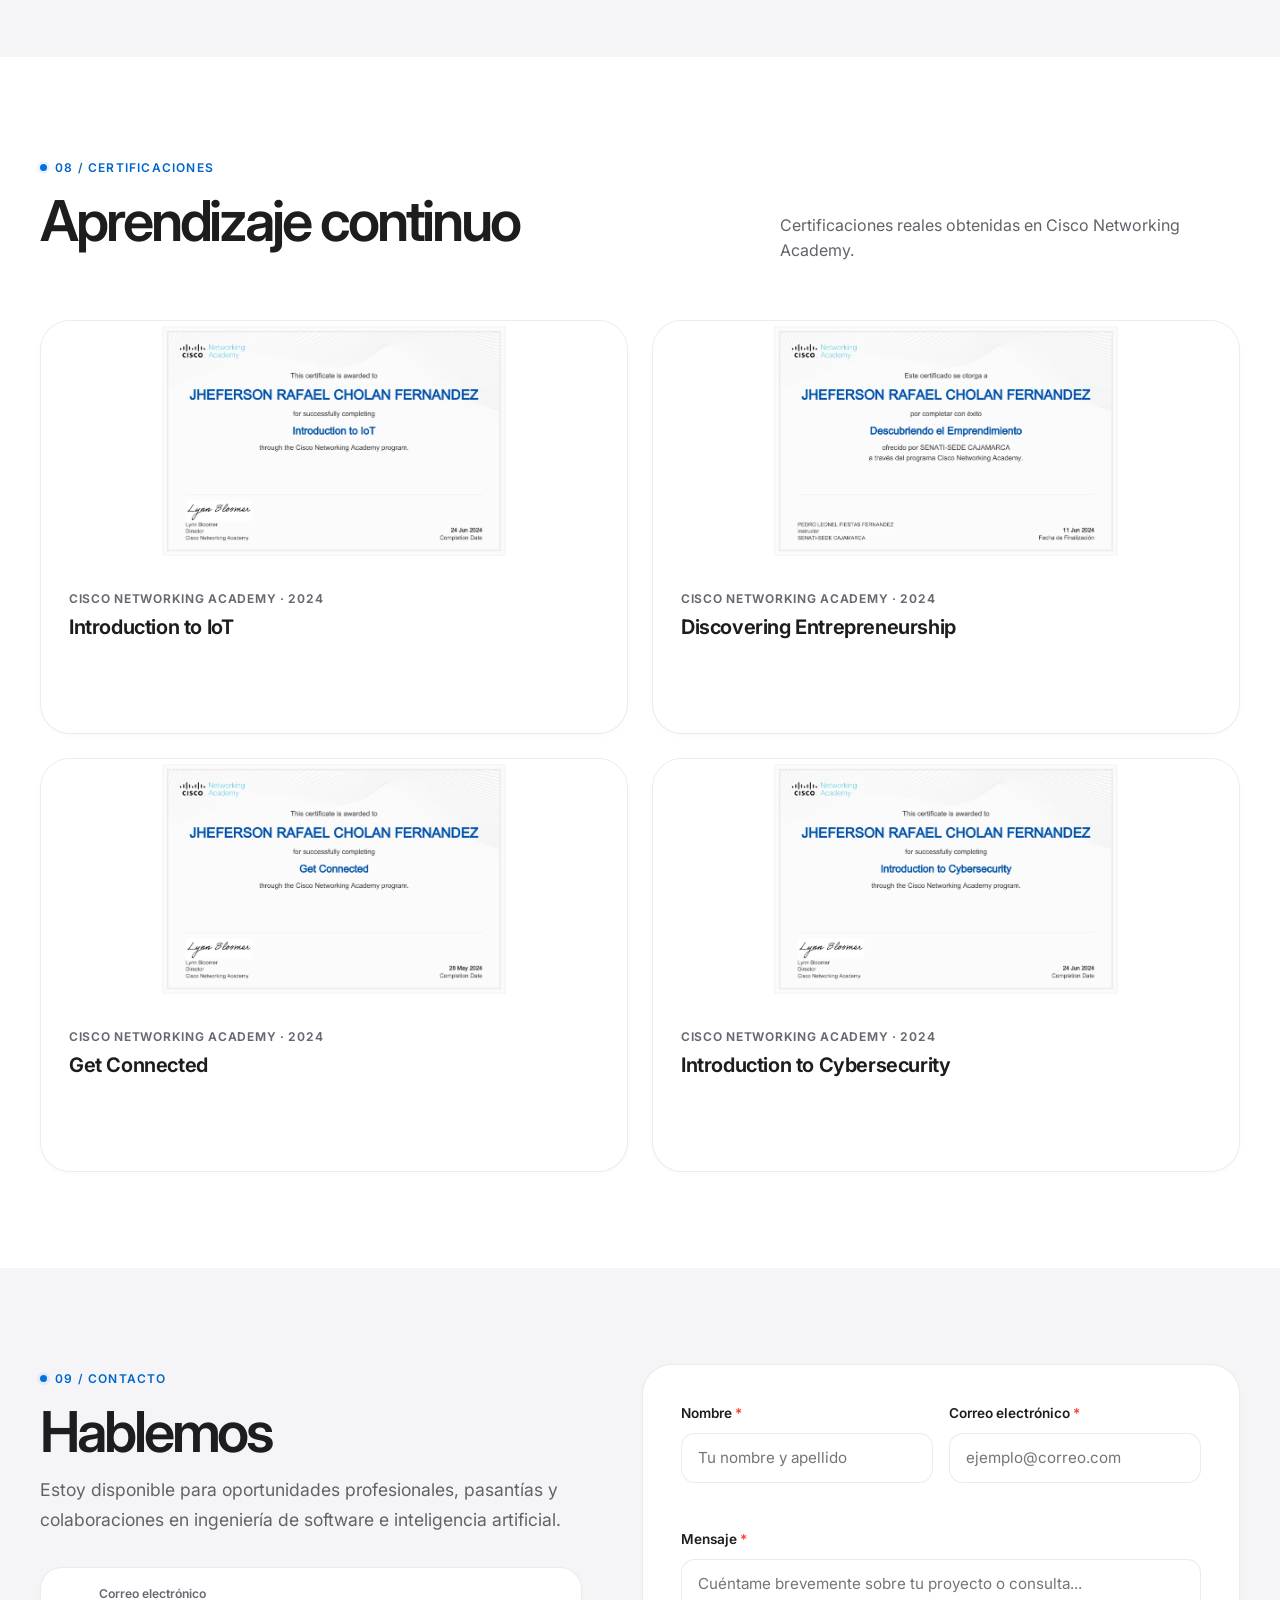
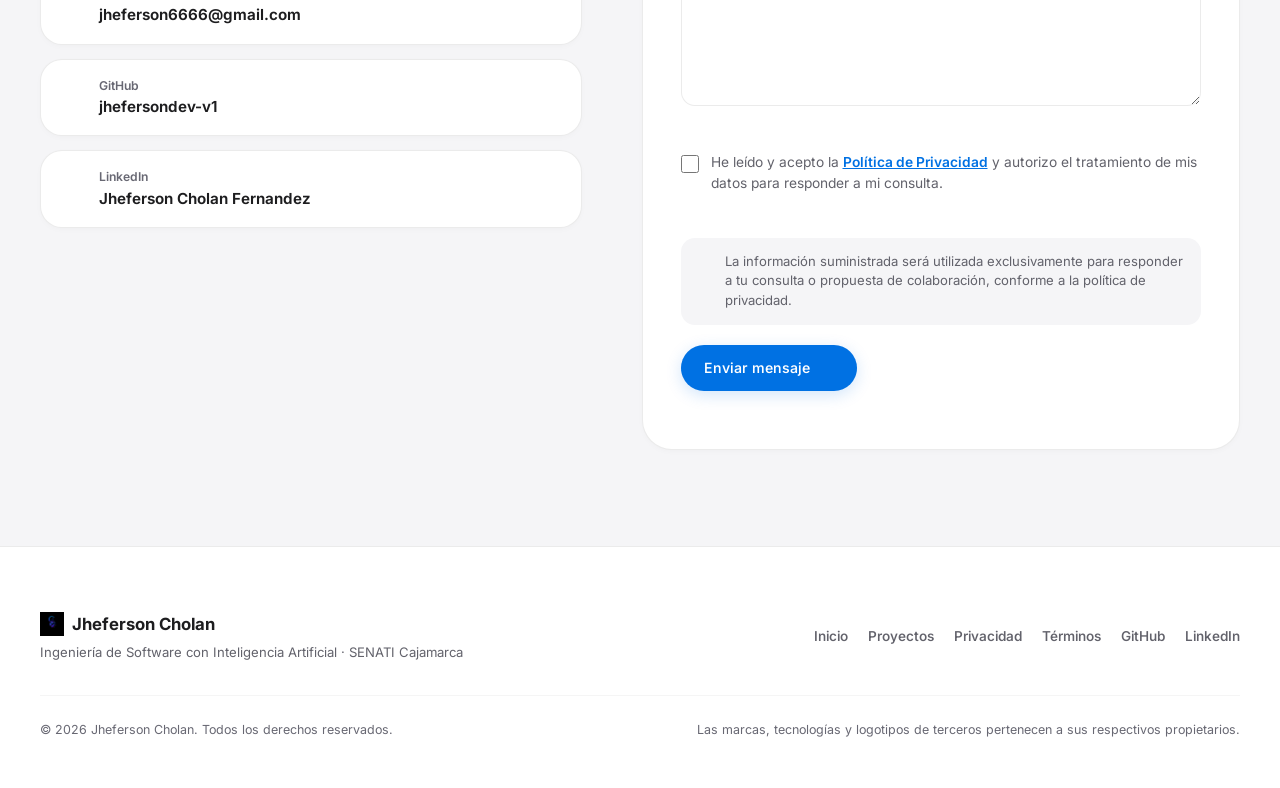
==== commit 4bbd4bc3: "revert(portfolio): remove cinematic video backgrounds" ====
--- a/index.html
+++ b/index.html
@@ -180,11 +180,6 @@
 
             <!-- Header Controls & Actions -->
             <div class="nav-actions">
-                <!-- Motion / Video Background Toggle Button -->
-                <button class="motion-toggle" id="motionToggle" type="button" aria-label="Pausar animaciones de fondo" title="Pausar animaciones de fondo">
-                    <i data-lucide="pause" class="icon-pause" aria-hidden="true"></i>
-                    <i data-lucide="play" class="icon-play" aria-hidden="true"></i>
-                </button>
                 <!-- Theme Switcher Pill -->
                 <button class="theme-toggle" id="themeToggle" type="button" aria-label="Cambiar entre modo claro y oscuro" title="Cambiar tema">
                     <i data-lucide="sun" class="icon-sun" aria-hidden="true"></i>
@@ -250,13 +245,6 @@
     <main class="site-main" id="main" tabindex="-1">
         <!-- Hero Section: Apple Keynote & Cinematic Style -->
         <section class="hero section-anchor" id="hero">
-            <!-- Hero Cinematic Video Background (Apple Keynote Aesthetic) -->
-            <div class="hero-video-wrap" aria-hidden="true">
-                <video class="hero-video" id="heroVideo" autoplay muted loop playsinline preload="metadata" poster="assets/images/hero-video-poster.webp">
-                    <source src="assets/videos/hero-cinematic.mp4" type="video/mp4">
-                </video>
-                <div class="hero-video-overlay"></div>
-            </div>
             <!-- Ambient Lighting Effects -->
             <div class="hero-ambient" aria-hidden="true">
                 <div class="ambient-glow ambient-glow-primary"></div>
@@ -363,12 +351,6 @@
         <!-- About Section (Editorial & Professional Presentation) -->
         <!-- Readable chapters remain available independently of Canvas. -->
         <section class="world-journey" id="portfolioWorld" aria-labelledby="worldTitle">
-            <!-- Scroll World Cinematic Entrance Background (Lazy loaded) -->
-            <div class="world-intro-cinematic" aria-hidden="true">
-                <video class="world-intro-video" id="scrollworldVideo" muted loop playsinline preload="none" poster="assets/images/scrollworld-video-poster.webp" data-video-src="assets/videos/scrollworld-cinematic.mp4">
-                </video>
-                <div class="world-intro-overlay"></div>
-            </div>
             <div class="container world-heading">
                 <p class="eyebrow">SOFTWARE · DATOS · INTELIGENCIA ARTIFICIAL</p>
                 <h2 id="worldTitle">De una idea.<br>A una solución real.</h2>
--- a/styles.css
+++ b/styles.css
@@ -2772,169 +2772,3 @@
     font-size: 0.82rem;
     font-weight: 600;
 }
-
-
-/* --------------------------------------------------------------------------
-   CINEMATIC VIDEO BACKGROUNDS (APPLE PRESENTATION SYSTEM)
-   -------------------------------------------------------------------------- */
-/* Motion / Video Background Toggle Button */
-.motion-toggle {
-    width: 36px;
-    height: 36px;
-    border-radius: 50%;
-    border: 1px solid var(--border-color);
-    background: var(--glass-bg-subtle);
-    color: var(--text-primary);
-    display: inline-flex;
-    align-items: center;
-    justify-content: center;
-    cursor: pointer;
-    position: relative;
-    transition: transform var(--duration-fast) var(--ease-apple),
-                background-color var(--duration-fast) var(--ease-apple),
-                border-color var(--duration-fast) var(--ease-apple),
-                color var(--duration-fast) var(--ease-apple);
-}
-
-.motion-toggle:hover {
-    transform: scale(1.08);
-    border-color: var(--accent-blue);
-    color: var(--accent-blue);
-}
-
-.motion-toggle svg, .motion-toggle i {
-    width: 17px;
-    height: 17px;
-    stroke-width: 2.2;
-    transition: transform var(--duration-fast) var(--ease-apple), opacity var(--duration-fast) var(--ease-apple);
-}
-
-.motion-toggle .icon-play {
-    display: none;
-}
-.motion-toggle .icon-pause {
-    display: block;
-}
-
-.motion-toggle.is-paused .icon-play {
-    display: block;
-}
-.motion-toggle.is-paused .icon-pause {
-    display: none;
-}
-
-/* Hero Cinematic Video */
-.hero-video-wrap {
-    position: absolute;
-    inset: 0;
-    width: 100%;
-    height: 100%;
-    overflow: hidden;
-    z-index: 0;
-    pointer-events: none;
-}
-
-.hero-video {
-    width: 100%;
-    height: 100%;
-    object-fit: cover;
-    object-position: center;
-    display: block;
-    transition: opacity var(--duration-slow) var(--ease-apple);
-}
-
-.hero-video-overlay {
-    position: absolute;
-    inset: 0;
-    pointer-events: none;
-    transition: background var(--duration-normal) var(--ease-apple);
-}
-
-/* Dark Mode: deep black & navy gradient with visible futuristic glow */
-[data-theme="dark"] .hero-video {
-    opacity: 0.65;
-    filter: saturate(120%) brightness(0.9);
-}
-
-[data-theme="dark"] .hero-video-overlay {
-    background: radial-gradient(ellipse at 70% 35%, rgba(5, 5, 7, 0.42) 0%, rgba(5, 5, 7, 0.78) 65%, #050507 98%),
-                linear-gradient(180deg, rgba(5, 5, 7, 0.25) 0%, rgba(5, 5, 7, 0.85) 85%, #050507 100%);
-}
-
-/* Light Mode: elegant translucent white & silver frosted mask with high-contrast legibility */
-[data-theme="light"] .hero-video {
-    opacity: 0.30;
-    filter: saturate(135%) brightness(1.05);
-}
-
-[data-theme="light"] .hero-video-overlay {
-    background: radial-gradient(ellipse at 50% 40%, rgba(255, 255, 255, 0.82) 0%, rgba(245, 245, 247, 0.93) 70%, #FFFFFF 100%),
-                linear-gradient(180deg, rgba(255, 255, 255, 0.70) 0%, rgba(245, 245, 247, 0.95) 85%, #FFFFFF 100%);
-}
-
-/* Scroll World Intro Cinematic Video */
-.world-intro-cinematic {
-    position: absolute;
-    top: 0;
-    left: 0;
-    right: 0;
-    height: 480px;
-    overflow: hidden;
-    pointer-events: none;
-    z-index: 0;
-}
-
-.world-intro-video {
-    width: 100%;
-    height: 100%;
-    object-fit: cover;
-    object-position: center;
-    display: block;
-    opacity: 0.45;
-    transition: opacity var(--duration-slow) var(--ease-apple);
-}
-
-.world-intro-overlay {
-    position: absolute;
-    inset: 0;
-    pointer-events: none;
-    background: linear-gradient(180deg, rgba(9, 14, 24, 0.35) 0%, rgba(9, 14, 24, 0.8) 65%, var(--world-bg) 100%),
-                radial-gradient(ellipse at 50% 20%, transparent 20%, var(--world-bg) 80%);
-}
-
-[data-theme="light"] .world-intro-video {
-    opacity: 0.22;
-    filter: saturate(120%) brightness(1.05);
-}
-
-[data-theme="light"] .world-intro-overlay {
-    background: linear-gradient(180deg, rgba(255, 255, 255, 0.6) 0%, rgba(245, 245, 247, 0.88) 65%, #FFFFFF 100%),
-                radial-gradient(ellipse at 50% 20%, transparent 20%, #FFFFFF 80%);
-}
-
-.world-heading {
-    position: relative;
-    z-index: 1;
-}
-
-/* Paused / Reduced Motion States */
-body.videos-paused .hero-video,
-body.videos-paused .world-intro-video {
-    opacity: 0.20 !important;
-}
-
-@media (prefers-reduced-motion: reduce) {
-    .hero-video, .world-intro-video {
-        display: none !important;
-    }
-    .hero-video-wrap {
-        background-image: url('assets/images/hero-video-poster.webp');
-        background-size: cover;
-        background-position: center;
-    }
-    .world-intro-cinematic {
-        background-image: url('assets/images/scrollworld-video-poster.webp');
-        background-size: cover;
-        background-position: center;
-    }
-}
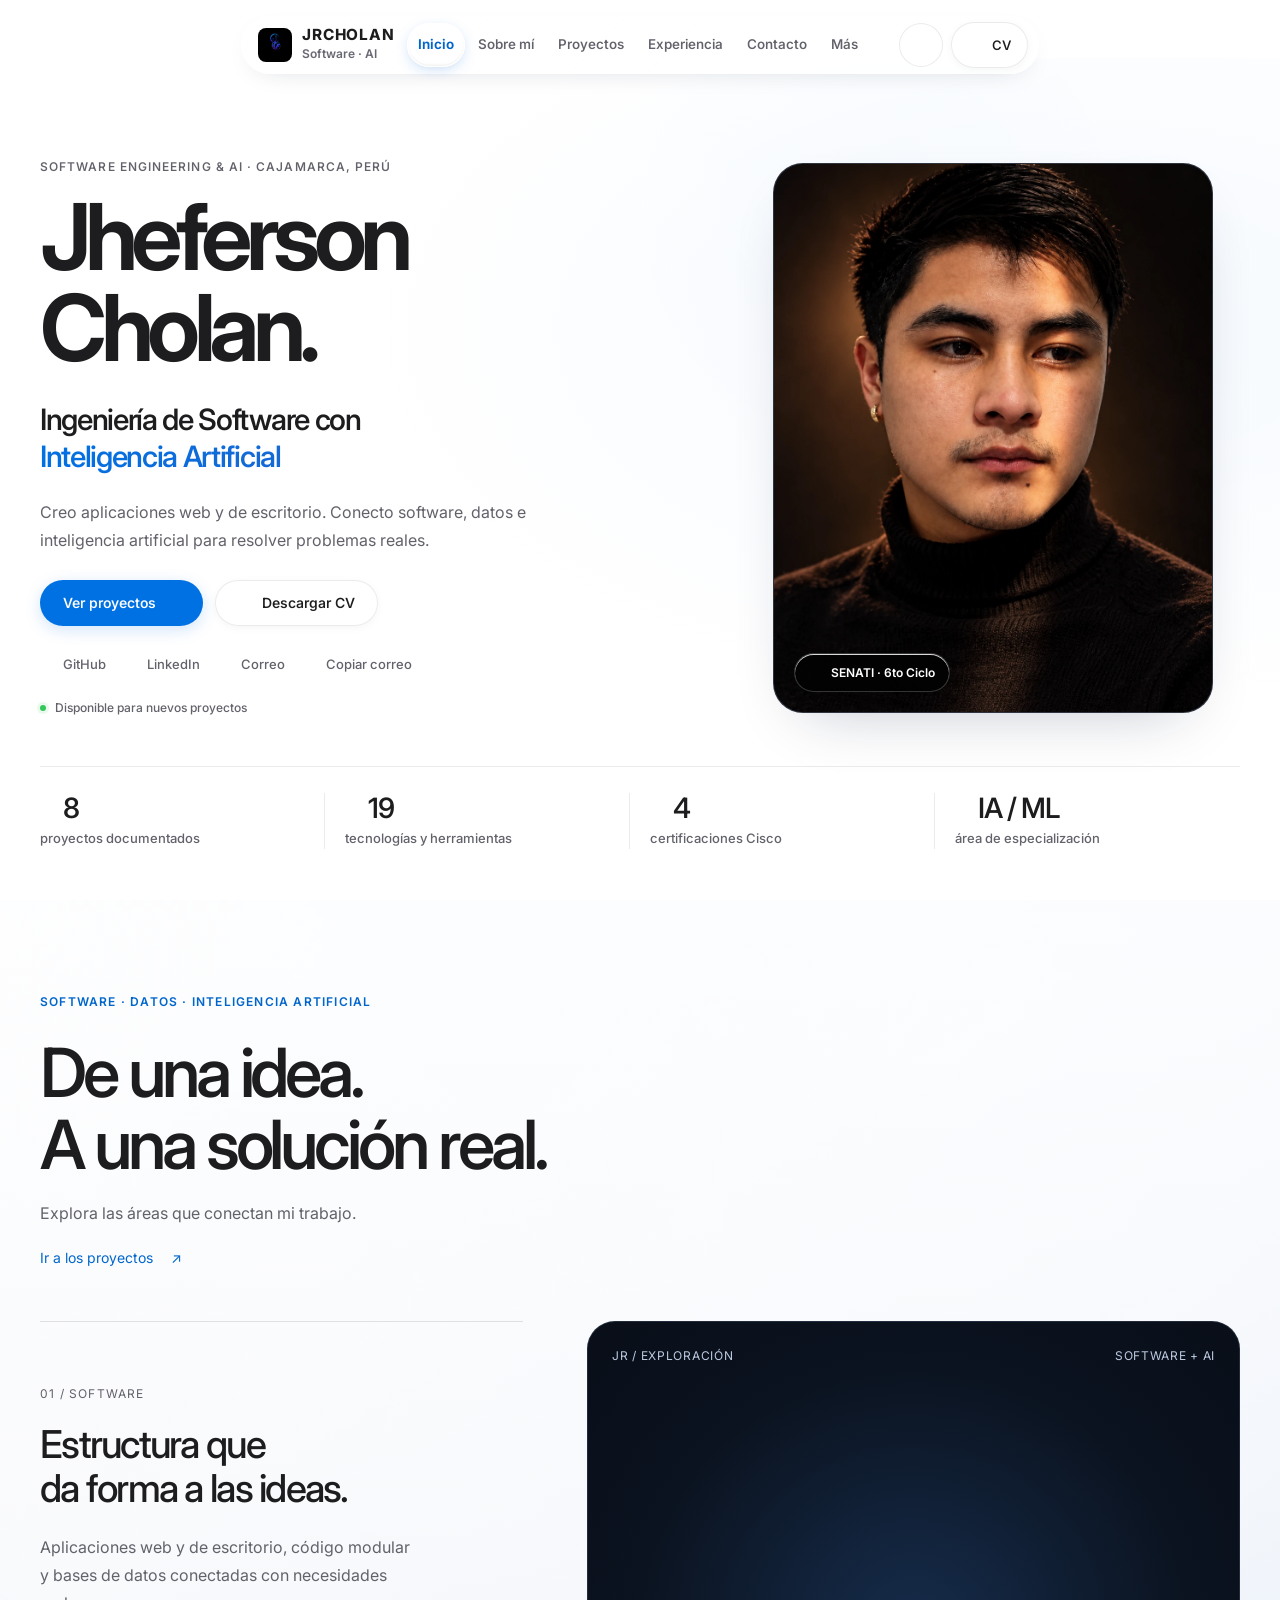
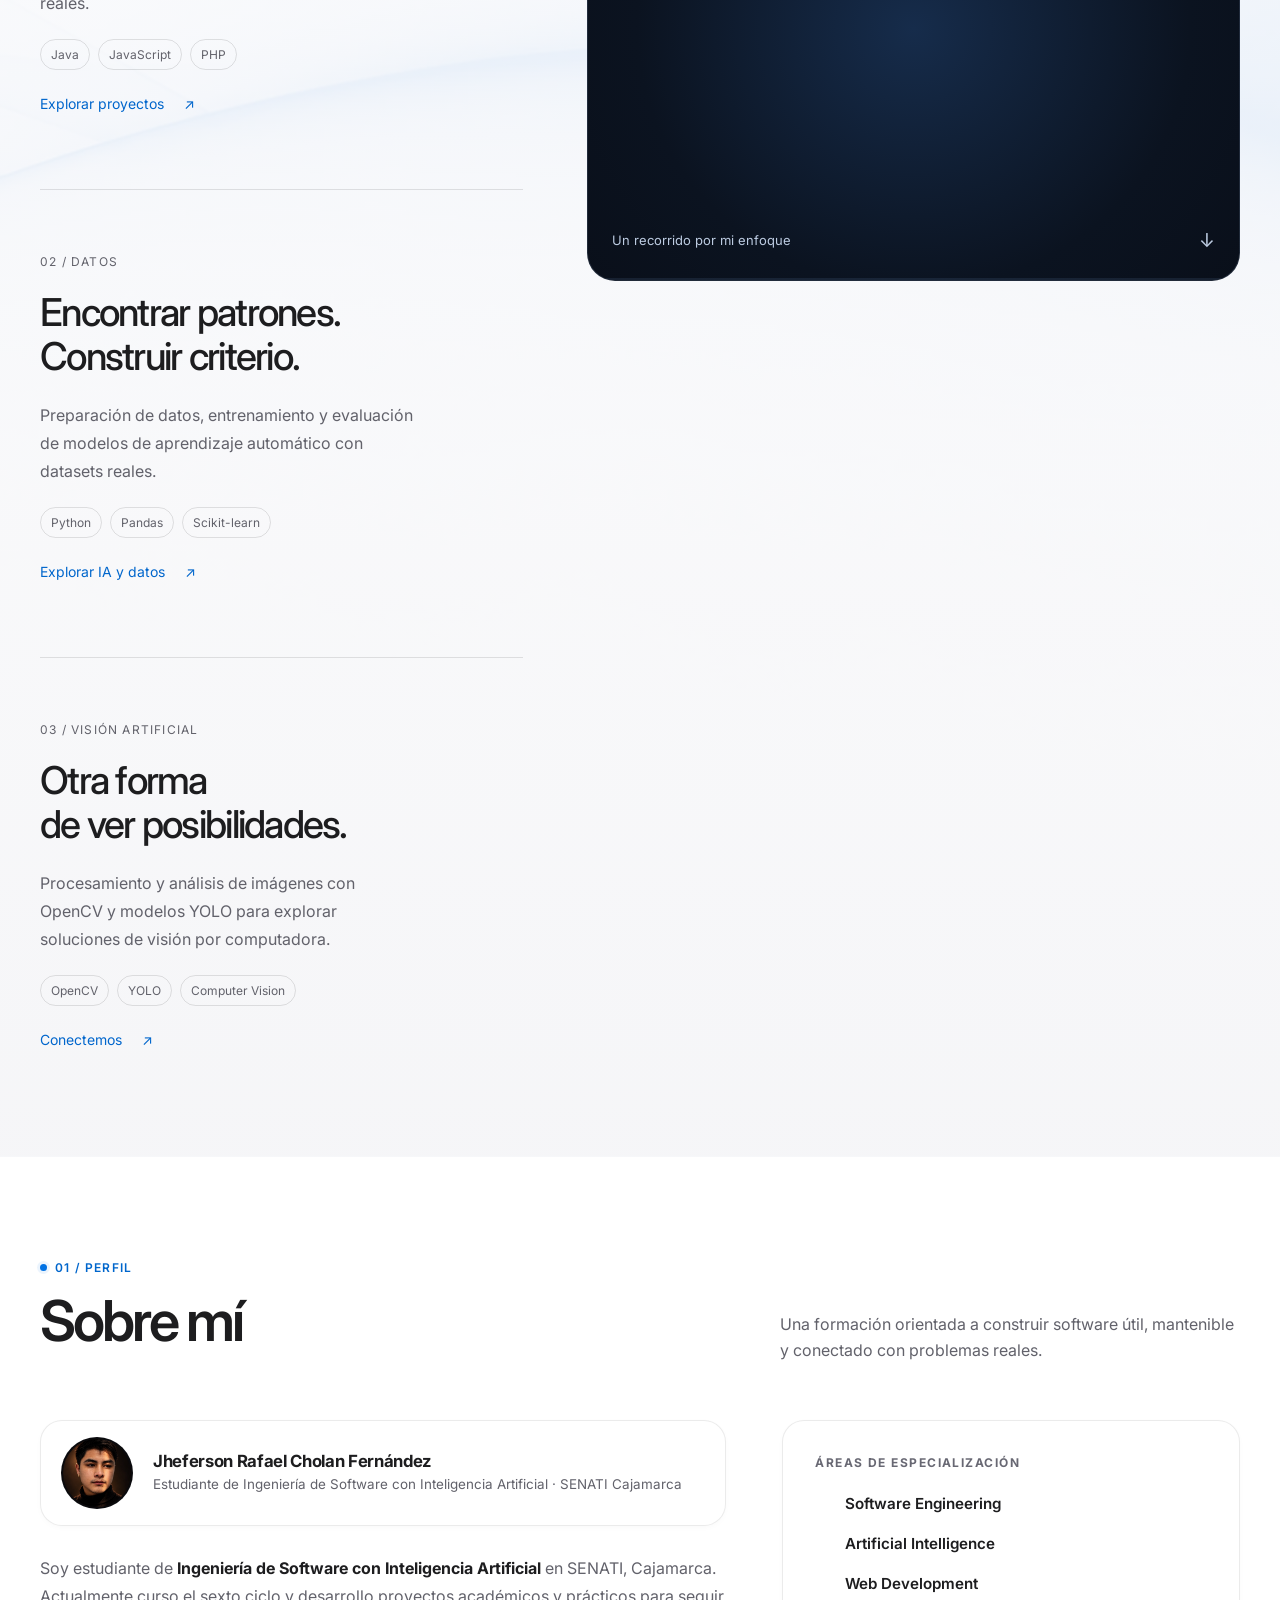
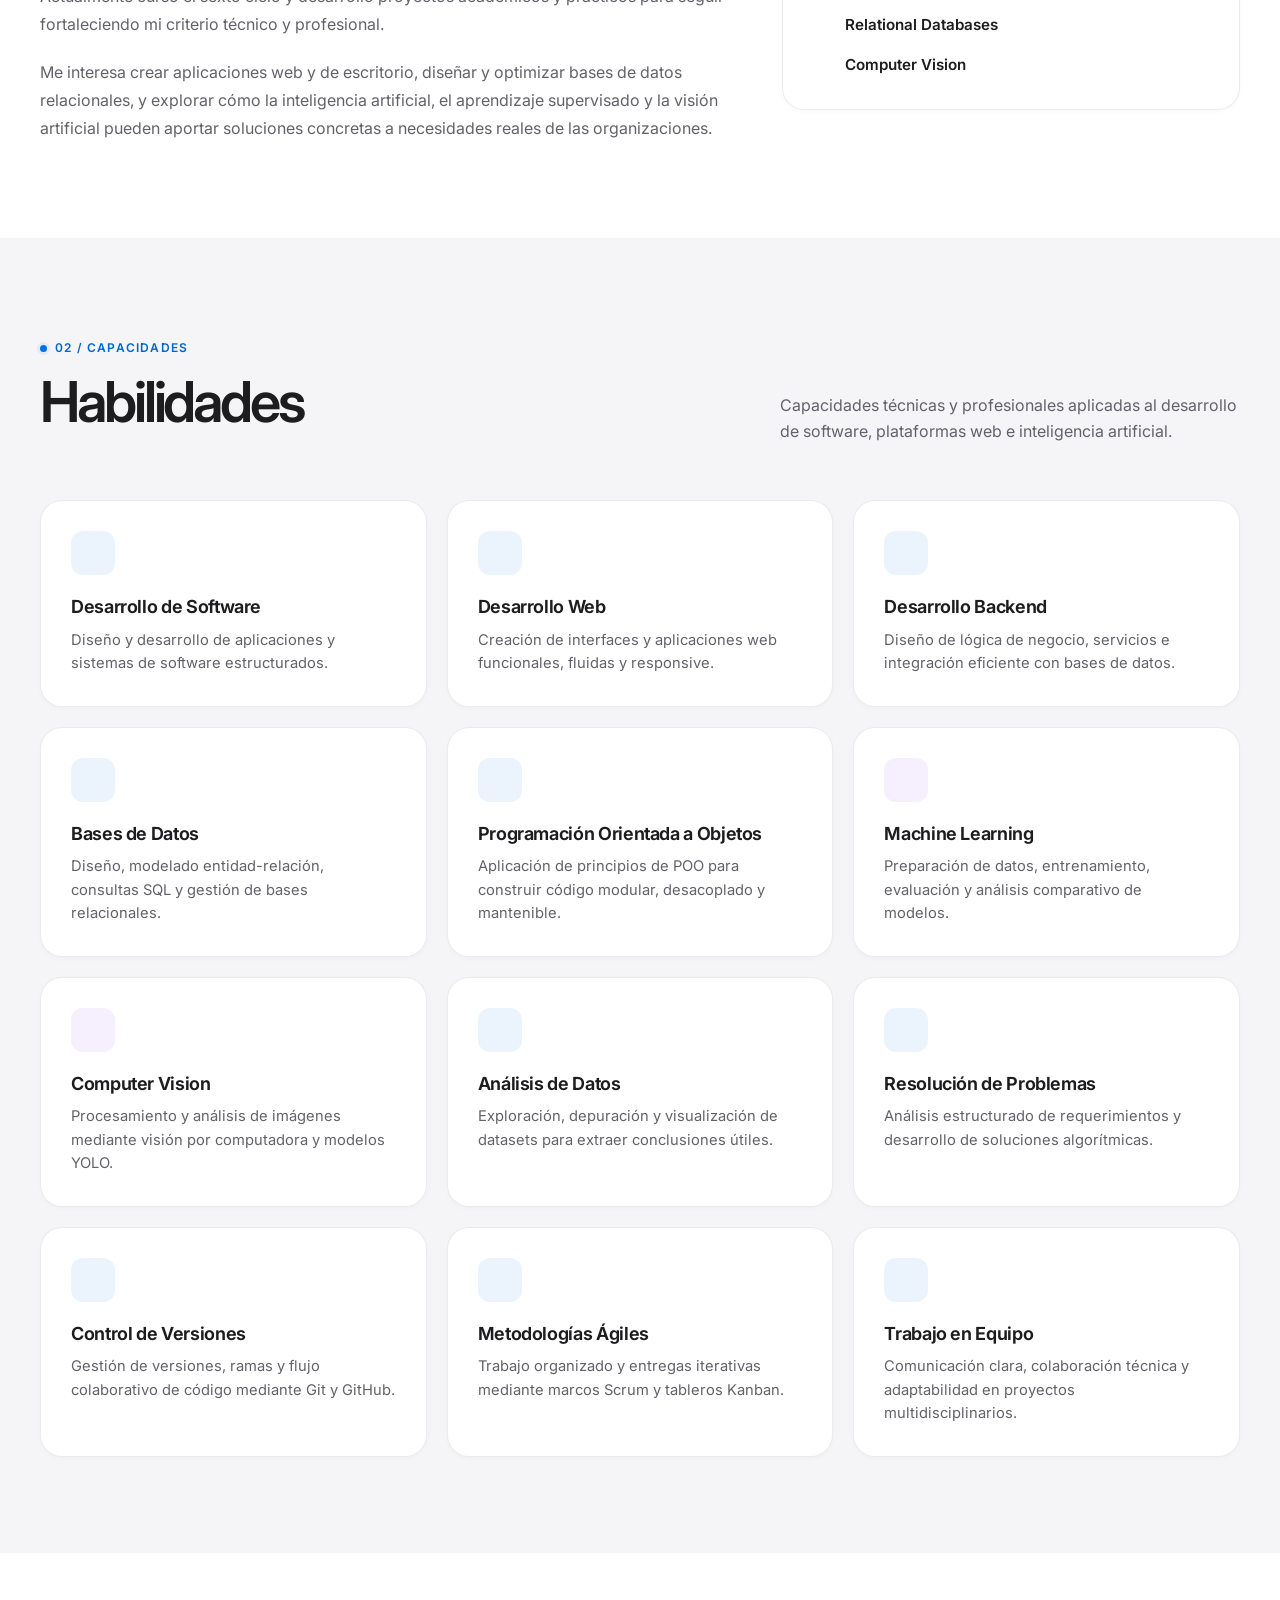
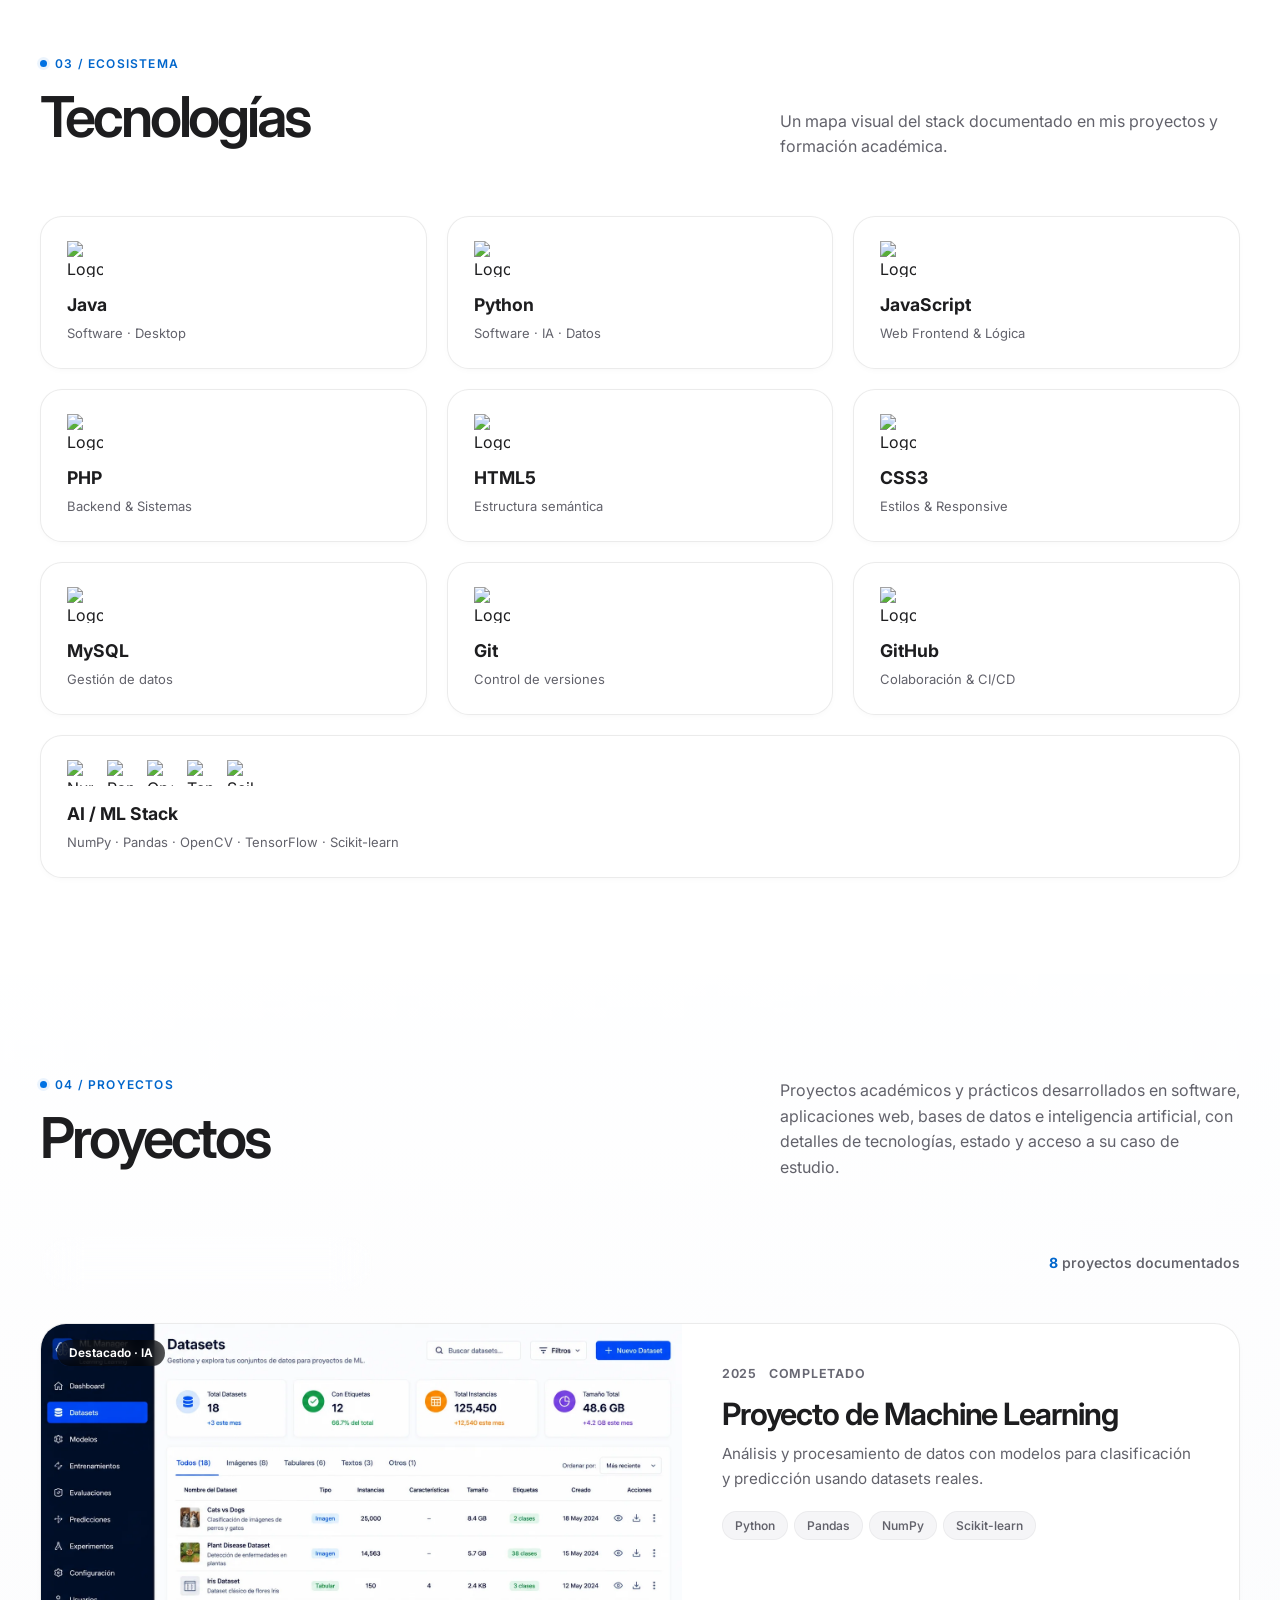
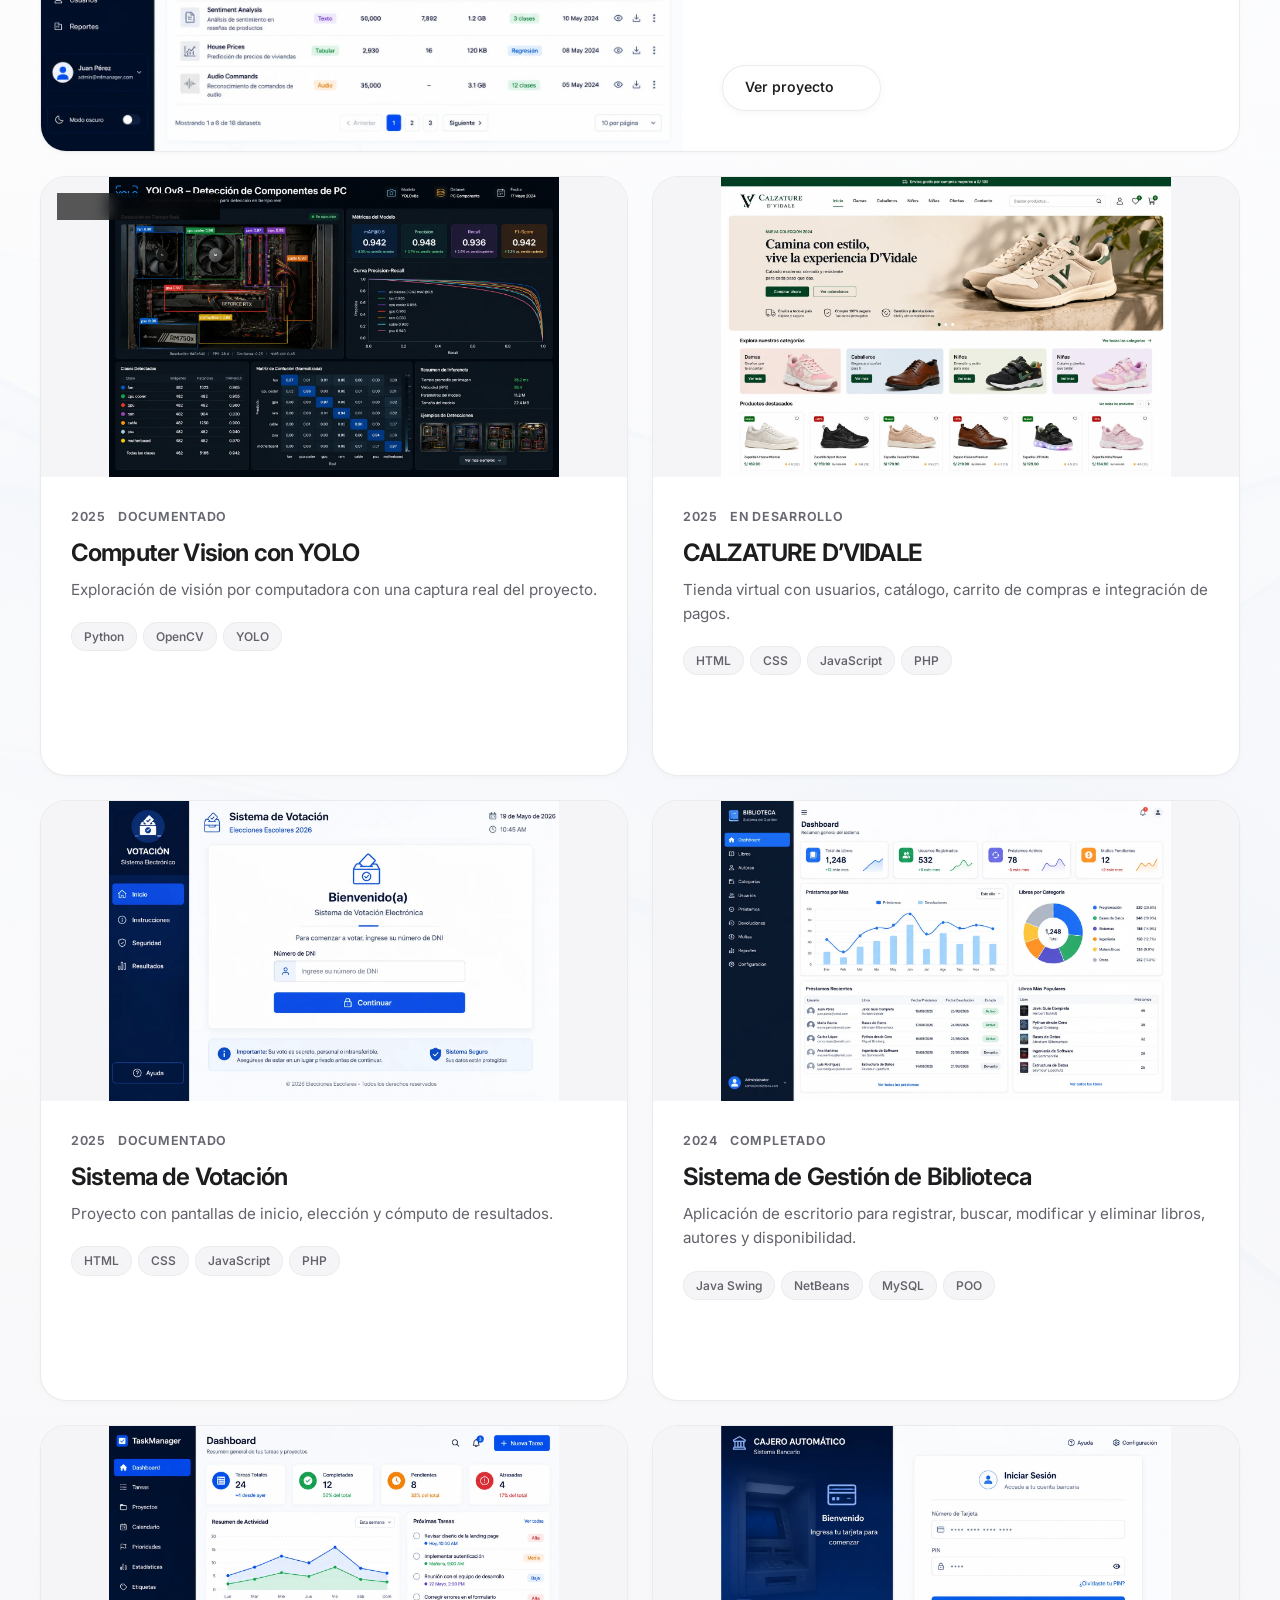
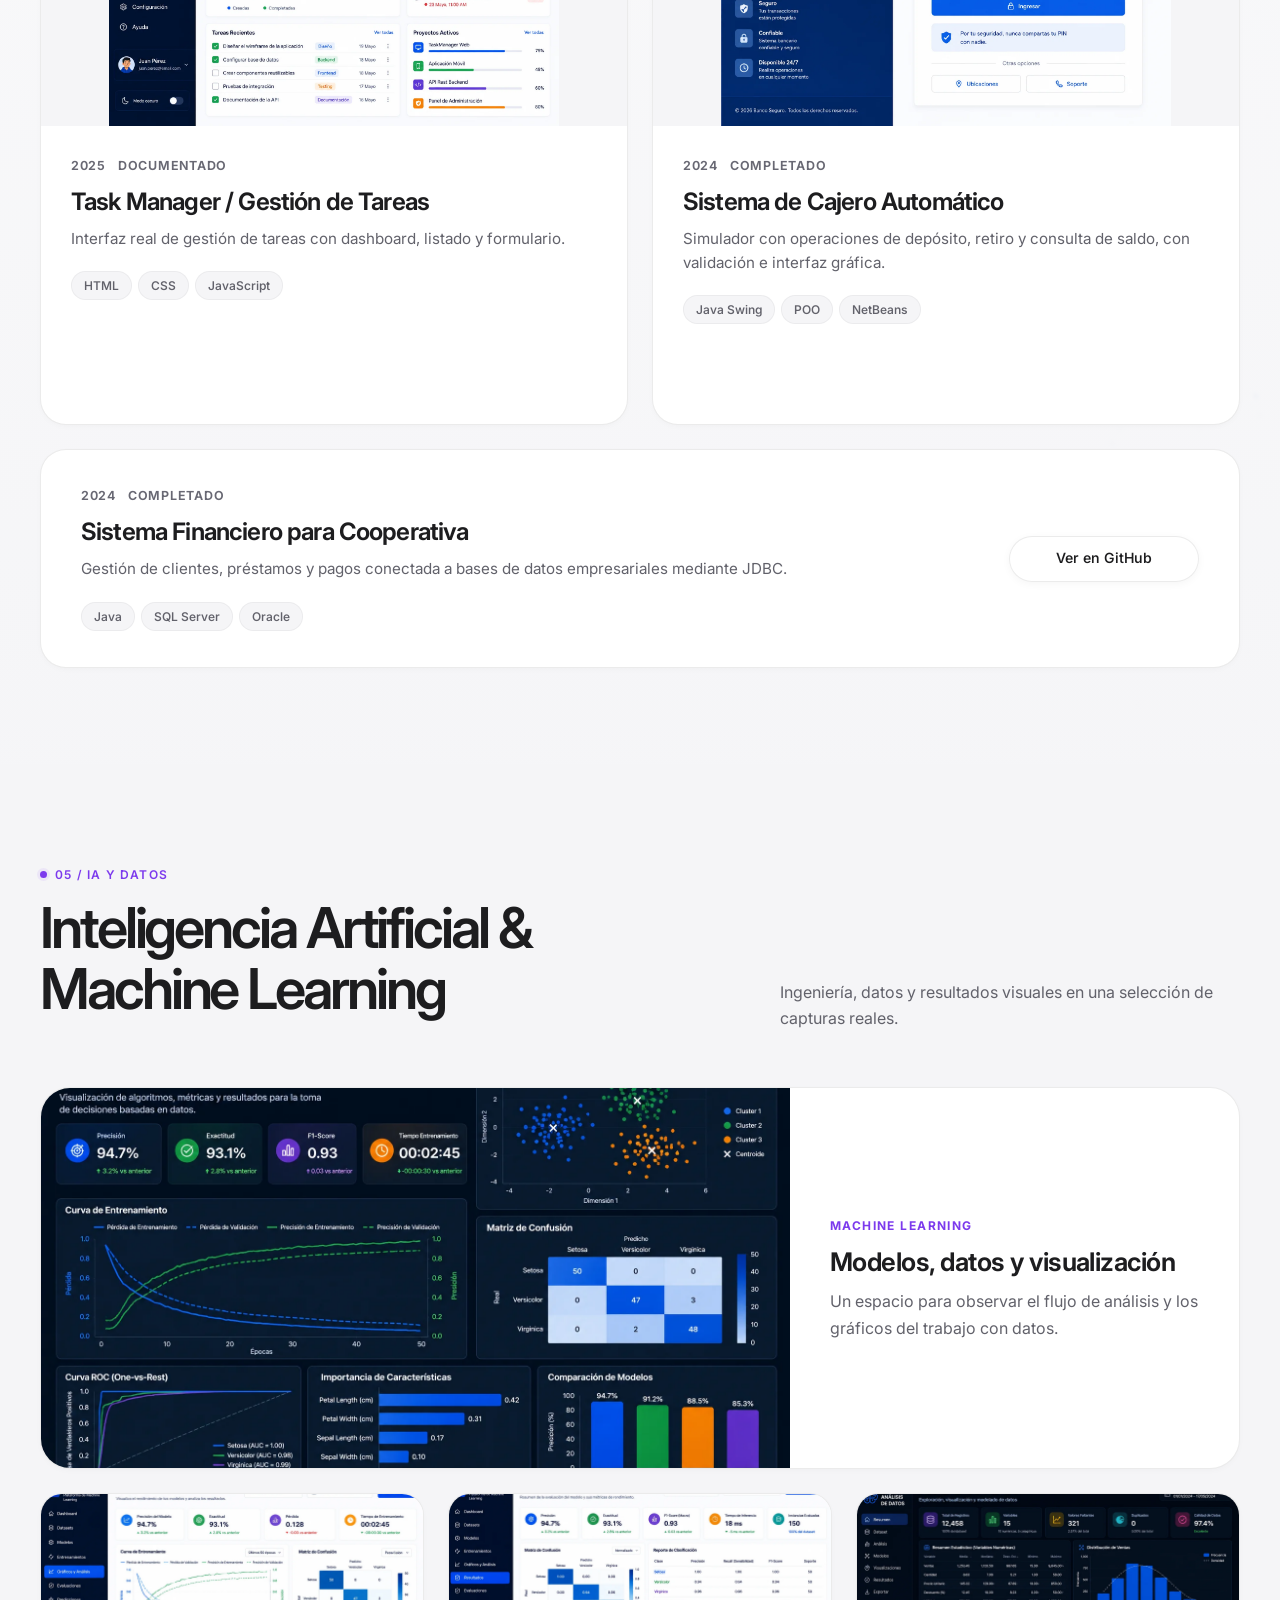
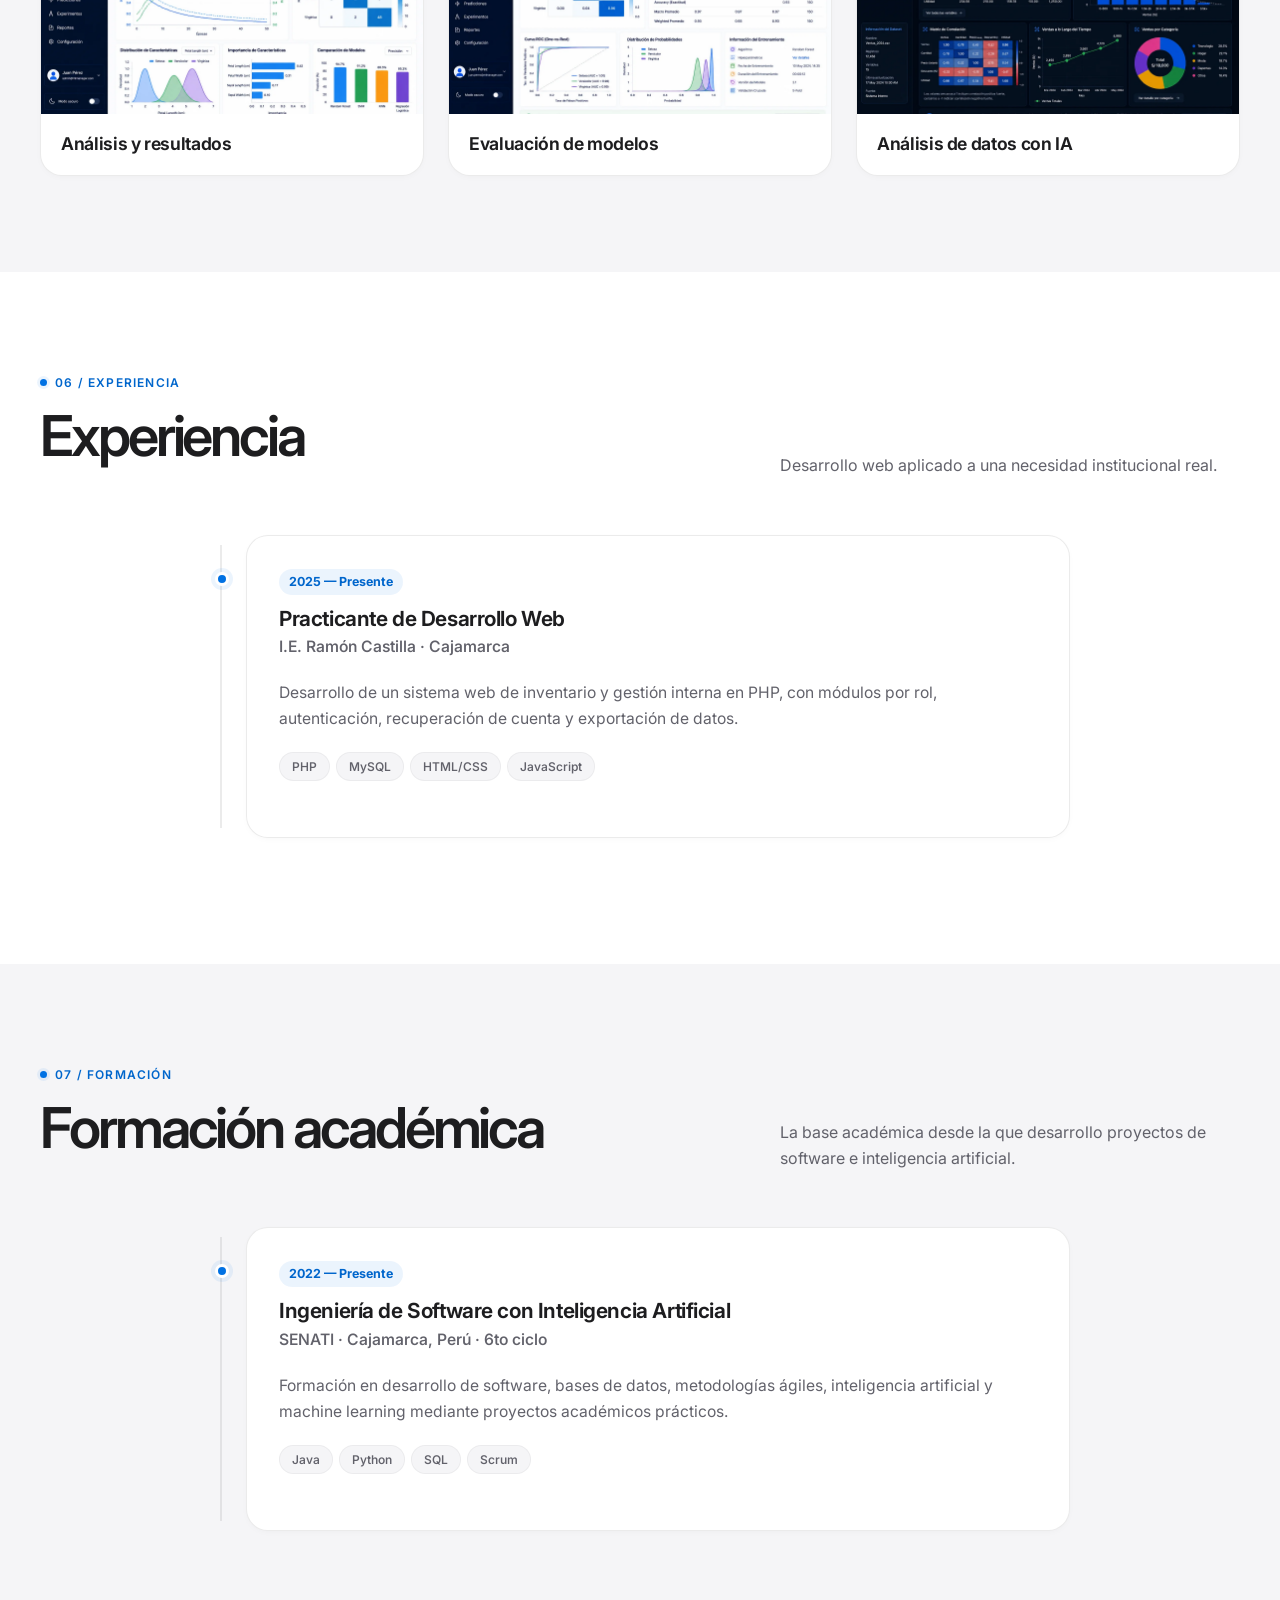
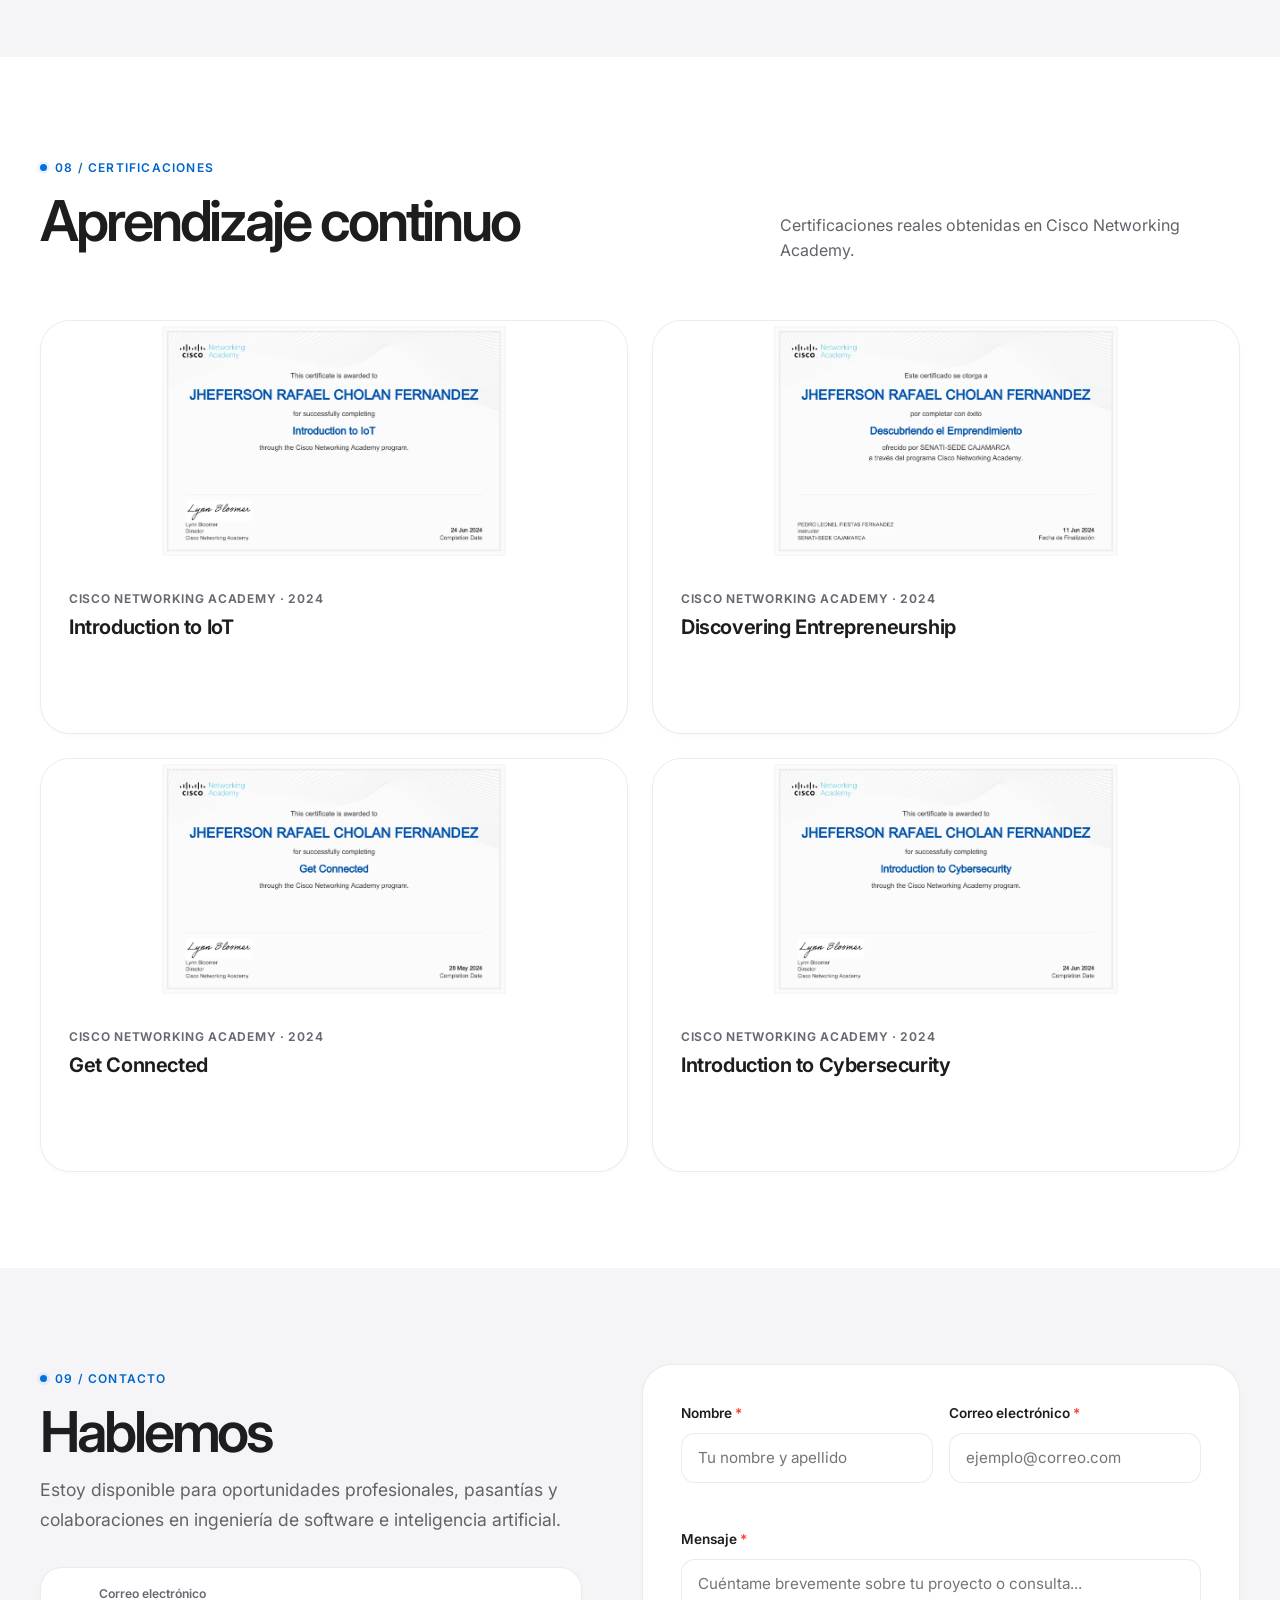
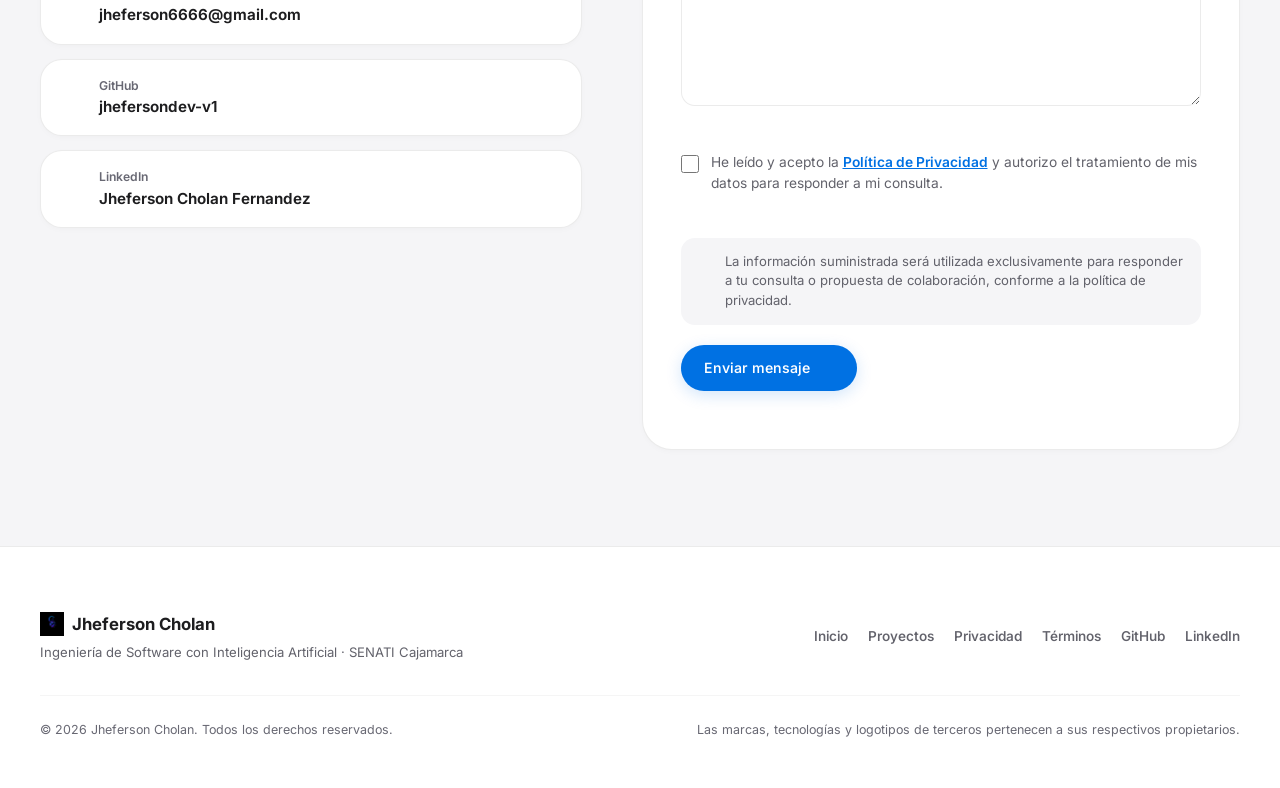
==== commit 257bcd99: "feat(portfolio): add adaptive light dark backgrounds and liquid glass navbar" ====
--- a/index.html
+++ b/index.html
@@ -113,8 +113,8 @@
     <link href="https://fonts.googleapis.com/css2?family=Inter:wght@400;500;600;650;700&display=swap" rel="stylesheet">
 
     <!-- Stylesheet -->
-    <link rel="stylesheet" href="styles.css?v=20261028-v3">
-    <link rel="stylesheet" href="assets/css/premium.css?v=20261028-v3">
+    <link rel="stylesheet" href="styles.css?v=20261028-v6">
+    <link rel="stylesheet" href="assets/css/premium.css?v=20261028-v6">
     <link rel="stylesheet" href="https://cdn.jsdelivr.net/gh/devicons/devicon@latest/devicon.min.css">
     <script src="https://unpkg.com/lucide@latest" defer></script>
 </head>
@@ -141,6 +141,7 @@
 
             <!-- Primary Navigation Links (macOS Apple Hierarchy) -->
             <div class="nav-links" id="navLinks">
+                <div class="nav-droplet" id="navDroplet" aria-hidden="true"></div>
                 <a class="nav-link active" href="#hero">Inicio</a>
                 <a class="nav-link" href="#about">Sobre mí</a>
                 <a class="nav-link" href="#projects">Proyectos</a>
@@ -1086,7 +1087,7 @@
         </div>
     </footer>
 
-    <script src="assets/js/main.js?v=20261028-v3" defer></script>
-    <script src="assets/js/scroll-world.js?v=20261028-v3" defer></script>
+    <script src="assets/js/main.js?v=20261028-v6" defer></script>
+    <script src="assets/js/scroll-world.js?v=20261028-v6" defer></script>
 </body>
 </html>
--- a/styles.css
+++ b/styles.css
@@ -65,6 +65,14 @@
     --shadow-md: 0 8px 24px rgba(0, 0, 0, 0.06);
     --shadow-lg: 0 20px 48px rgba(0, 0, 0, 0.08);
 
+    /* Dynamic Wallpapers - Apple Light */
+    --hero-bg-overlay: linear-gradient(180deg, rgba(255, 255, 255, 0.72) 0%, rgba(245, 245, 247, 0.88) 100%);
+    --hero-background: var(--hero-bg-overlay), url("assets/images/backgrounds/8.webp");
+    --projects-bg-overlay: linear-gradient(180deg, rgba(255, 255, 255, 0.90) 0%, rgba(245, 245, 247, 0.95) 100%);
+    --projects-background: var(--projects-bg-overlay), url("assets/images/backgrounds/9.webp");
+    --scrollworld-bg-overlay: linear-gradient(180deg, rgba(255, 255, 255, 0.75) 0%, rgba(245, 245, 247, 0.90) 100%);
+    --scrollworld-background: var(--scrollworld-bg-overlay), url("assets/images/backgrounds/10.webp");
+
     /* Solid Card Tokens - Apple Light */
     --card-bg: #FFFFFF;
     --card-border: rgba(0, 0, 0, 0.08);
@@ -124,6 +132,14 @@
     --shadow-sm: 0 2px 10px rgba(0, 0, 0, 0.5);
     --shadow-md: 0 10px 30px rgba(0, 0, 0, 0.65);
     --shadow-lg: 0 24px 60px rgba(0, 0, 0, 0.8);
+
+    /* Dynamic Wallpapers - Apple Dark */
+    --hero-bg-overlay: linear-gradient(180deg, rgba(5, 5, 7, 0.45) 0%, rgba(5, 5, 7, 0.82) 100%);
+    --hero-background: var(--hero-bg-overlay), url("assets/images/backgrounds/5.webp");
+    --projects-bg-overlay: linear-gradient(180deg, rgba(5, 5, 7, 0.78) 0%, rgba(13, 13, 17, 0.92) 100%);
+    --projects-background: var(--projects-bg-overlay), url("assets/images/backgrounds/6.webp");
+    --scrollworld-bg-overlay: linear-gradient(180deg, rgba(5, 5, 7, 0.65) 0%, rgba(9, 14, 24, 0.88) 100%);
+    --scrollworld-background: var(--scrollworld-bg-overlay), url("assets/images/backgrounds/7.webp");
 
     /* Solid Card Tokens - Apple Dark */
     --card-bg: #1C1C20;
@@ -520,6 +536,7 @@
 }
 
 .nav-links {
+    position: relative;
     display: flex;
     align-items: center;
     gap: 2px;
@@ -527,24 +544,107 @@
 
 .nav-link {
     position: relative;
-    padding: 7px 12px;
+    z-index: 2;
+    padding: 7px 14px;
     color: var(--text-secondary);
     font-size: 0.84rem;
     font-weight: 550;
     border-radius: var(--radius-pill);
-    transition: color var(--duration-fast) var(--ease-apple),
-                background-color var(--duration-fast) var(--ease-apple);
+    background: transparent;
+    transition: color var(--duration-fast) var(--ease-apple);
 }
 
 .nav-link:hover {
     color: var(--text-primary);
-    background-color: var(--accent-blue-subtle);
 }
 
 .nav-link.active {
     color: var(--accent-blue);
-    background-color: var(--accent-blue-subtle);
     font-weight: 650;
+}
+
+/* --------------------------------------------------------------------------
+   LIQUID GLASS WATER DROPLET (GUGHI GIANNATTASIO INSPIRATION)
+   -------------------------------------------------------------------------- */
+.nav-droplet {
+    position: absolute;
+    top: 0;
+    left: 0;
+    border-radius: var(--radius-pill);
+    pointer-events: none;
+    z-index: 1;
+    opacity: 0;
+    will-change: left, top, width, height, transform, opacity;
+    transform-origin: center center;
+    transition: left 380ms cubic-bezier(0.34, 1.56, 0.64, 1),
+                top 380ms cubic-bezier(0.34, 1.56, 0.64, 1),
+                width 380ms cubic-bezier(0.34, 1.56, 0.64, 1),
+                height 380ms cubic-bezier(0.34, 1.56, 0.64, 1),
+                transform 240ms cubic-bezier(0.34, 1.56, 0.64, 1),
+                opacity var(--duration-fast) var(--ease-apple);
+}
+
+.nav-droplet.is-ready {
+    opacity: 1;
+}
+
+/* Light Theme Droplet: high-surface-tension fluid glass bubble */
+[data-theme="light"] .nav-droplet {
+    background: rgba(255, 255, 255, 0.76);
+    backdrop-filter: blur(16px) saturate(180%);
+    -webkit-backdrop-filter: blur(16px) saturate(180%);
+    border: 1px solid rgba(255, 255, 255, 0.80);
+    box-shadow:
+        inset 0 1.5px 2px 0 rgba(255, 255, 255, 0.95),
+        inset 0 -1.5px 2px 0 rgba(0, 0, 0, 0.05),
+        0 4px 14px -1px var(--accent-blue-glow),
+        0 2px 6px -1px rgba(0, 0, 0, 0.04);
+}
+
+/* Dark Theme Droplet: deep refractive liquid glass bubble with subtle neon edge */
+[data-theme="dark"] .nav-droplet {
+    background: rgba(255, 255, 255, 0.12);
+    backdrop-filter: blur(16px) saturate(180%);
+    -webkit-backdrop-filter: blur(16px) saturate(180%);
+    border: 1px solid rgba(255, 255, 255, 0.22);
+    box-shadow:
+        inset 0 1.5px 2px 0 rgba(255, 255, 255, 0.40),
+        inset 0 -1px 2px 0 rgba(0, 0, 0, 0.45),
+        0 4px 18px -2px var(--accent-blue-glow),
+        0 0 10px 1px rgba(41, 151, 255, 0.14);
+}
+
+/* Droplet Specular Reflection Arc */
+.nav-droplet::before {
+    content: "";
+    position: absolute;
+    top: 2px;
+    left: 12%;
+    right: 12%;
+    height: 38%;
+    border-radius: var(--radius-pill);
+    background: linear-gradient(180deg, rgba(255, 255, 255, 0.55) 0%, rgba(255, 255, 255, 0) 100%);
+    pointer-events: none;
+    opacity: 0.8;
+}
+
+[data-theme="dark"] .nav-droplet::before {
+    background: linear-gradient(180deg, rgba(255, 255, 255, 0.35) 0%, rgba(255, 255, 255, 0) 100%);
+    opacity: 0.6;
+}
+
+.nav-droplet.stretch-right {
+    transform-origin: left center;
+}
+
+.nav-droplet.stretch-left {
+    transform-origin: right center;
+}
+
+@media (prefers-reduced-motion: reduce) {
+    .nav-droplet {
+        transition: none !important;
+    }
 }
 
 /* Subnavigation Dropdown: Más ▾ */
@@ -750,6 +850,12 @@
     flex-direction: column;
     justify-content: center;
     overflow: hidden;
+    background-image: var(--hero-background);
+    background-size: cover;
+    background-position: center;
+    background-repeat: no-repeat;
+    transition: background-image var(--duration-normal) var(--ease-apple),
+                background-color var(--duration-normal) var(--ease-apple);
 }
 
 .hero-ambient {
@@ -2772,3 +2878,29 @@
     font-size: 0.82rem;
     font-weight: 600;
 }
+
+/* --------------------------------------------------------------------------
+   DYNAMIC WALLPAPER INTEGRATION (PROJECTS & SCROLL WORLD)
+   -------------------------------------------------------------------------- */
+#projects {
+    position: relative;
+    background-image: var(--projects-background);
+    background-size: cover;
+    background-position: center;
+    background-repeat: no-repeat;
+    background-attachment: scroll;
+    transition: background-image var(--duration-normal) var(--ease-apple);
+}
+
+.world-journey {
+    --world-progress: 0;
+    position: relative;
+    background-image: var(--scrollworld-background) !important;
+    background-size: cover !important;
+    background-position: center !important;
+    background-repeat: no-repeat !important;
+    color: var(--world-text);
+    padding: 88px 0 32px;
+    isolation: isolate;
+    transition: background-image var(--duration-normal) var(--ease-apple);
+}
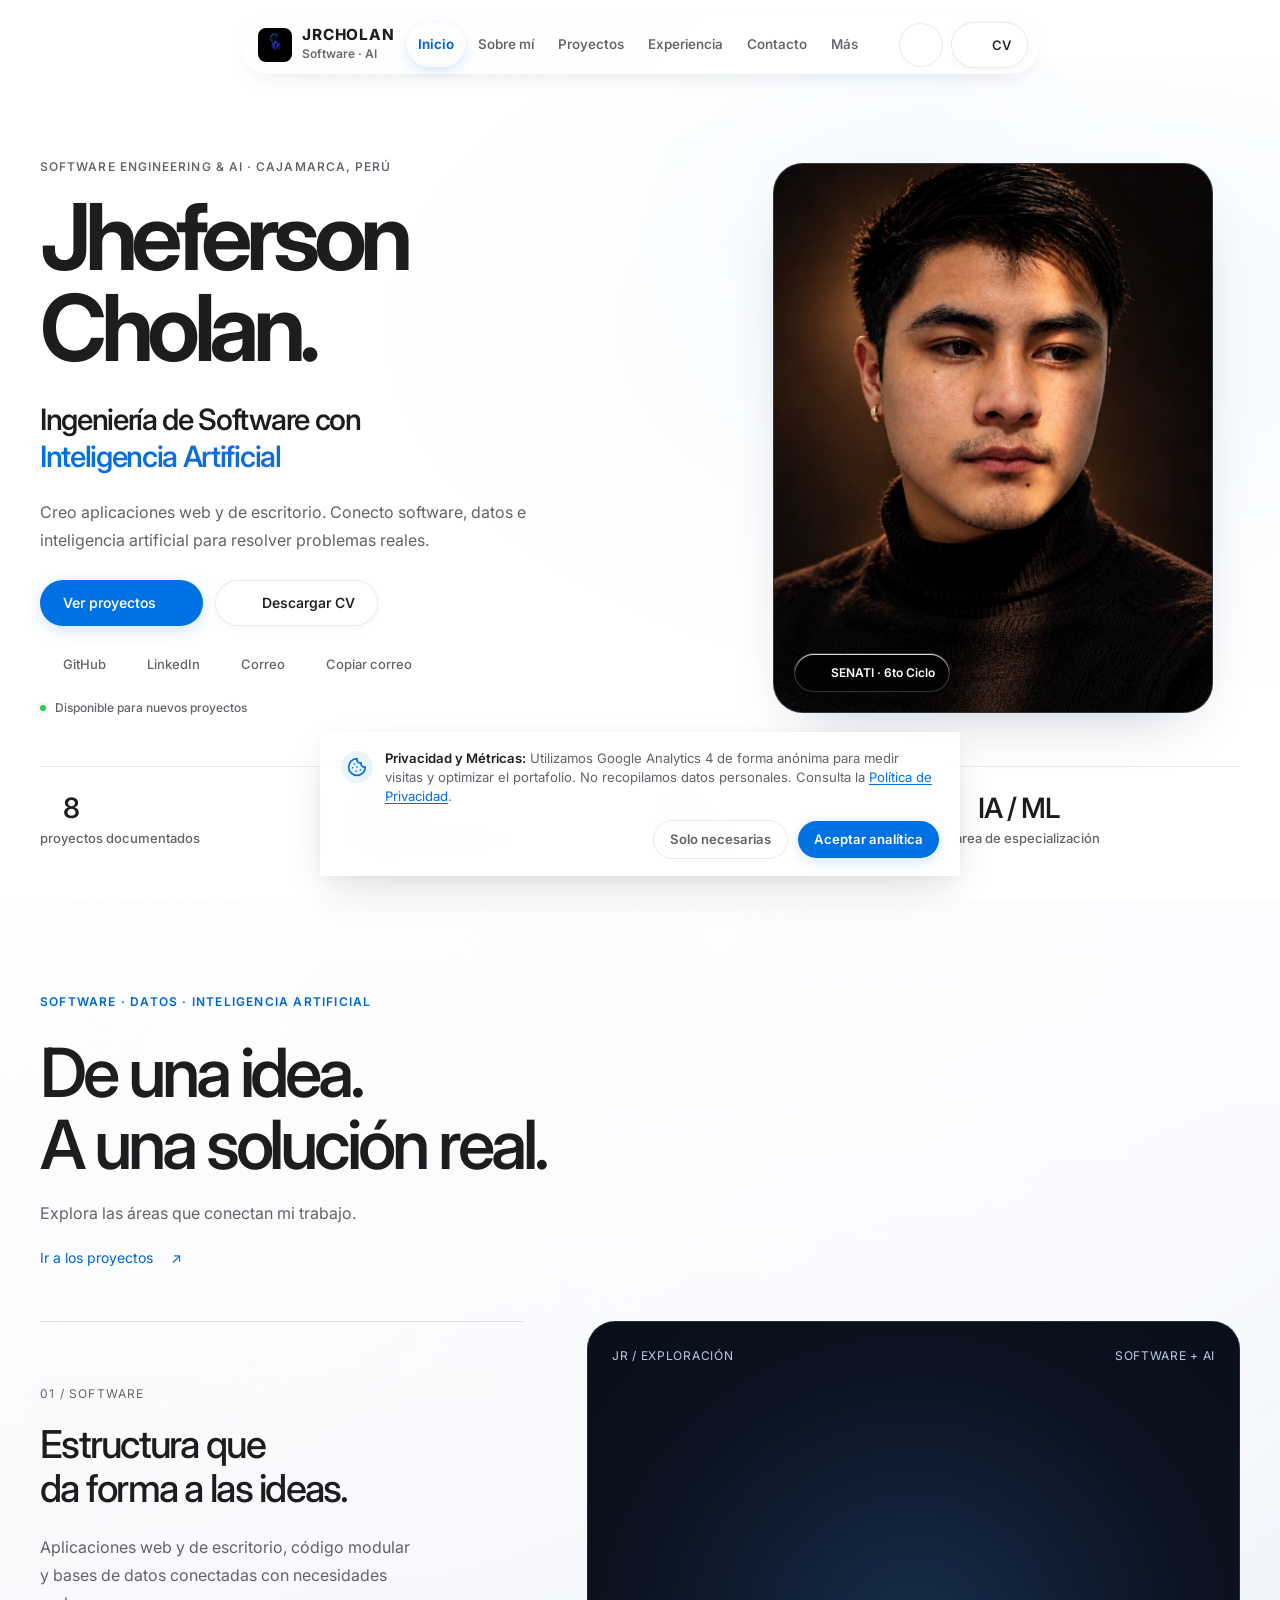
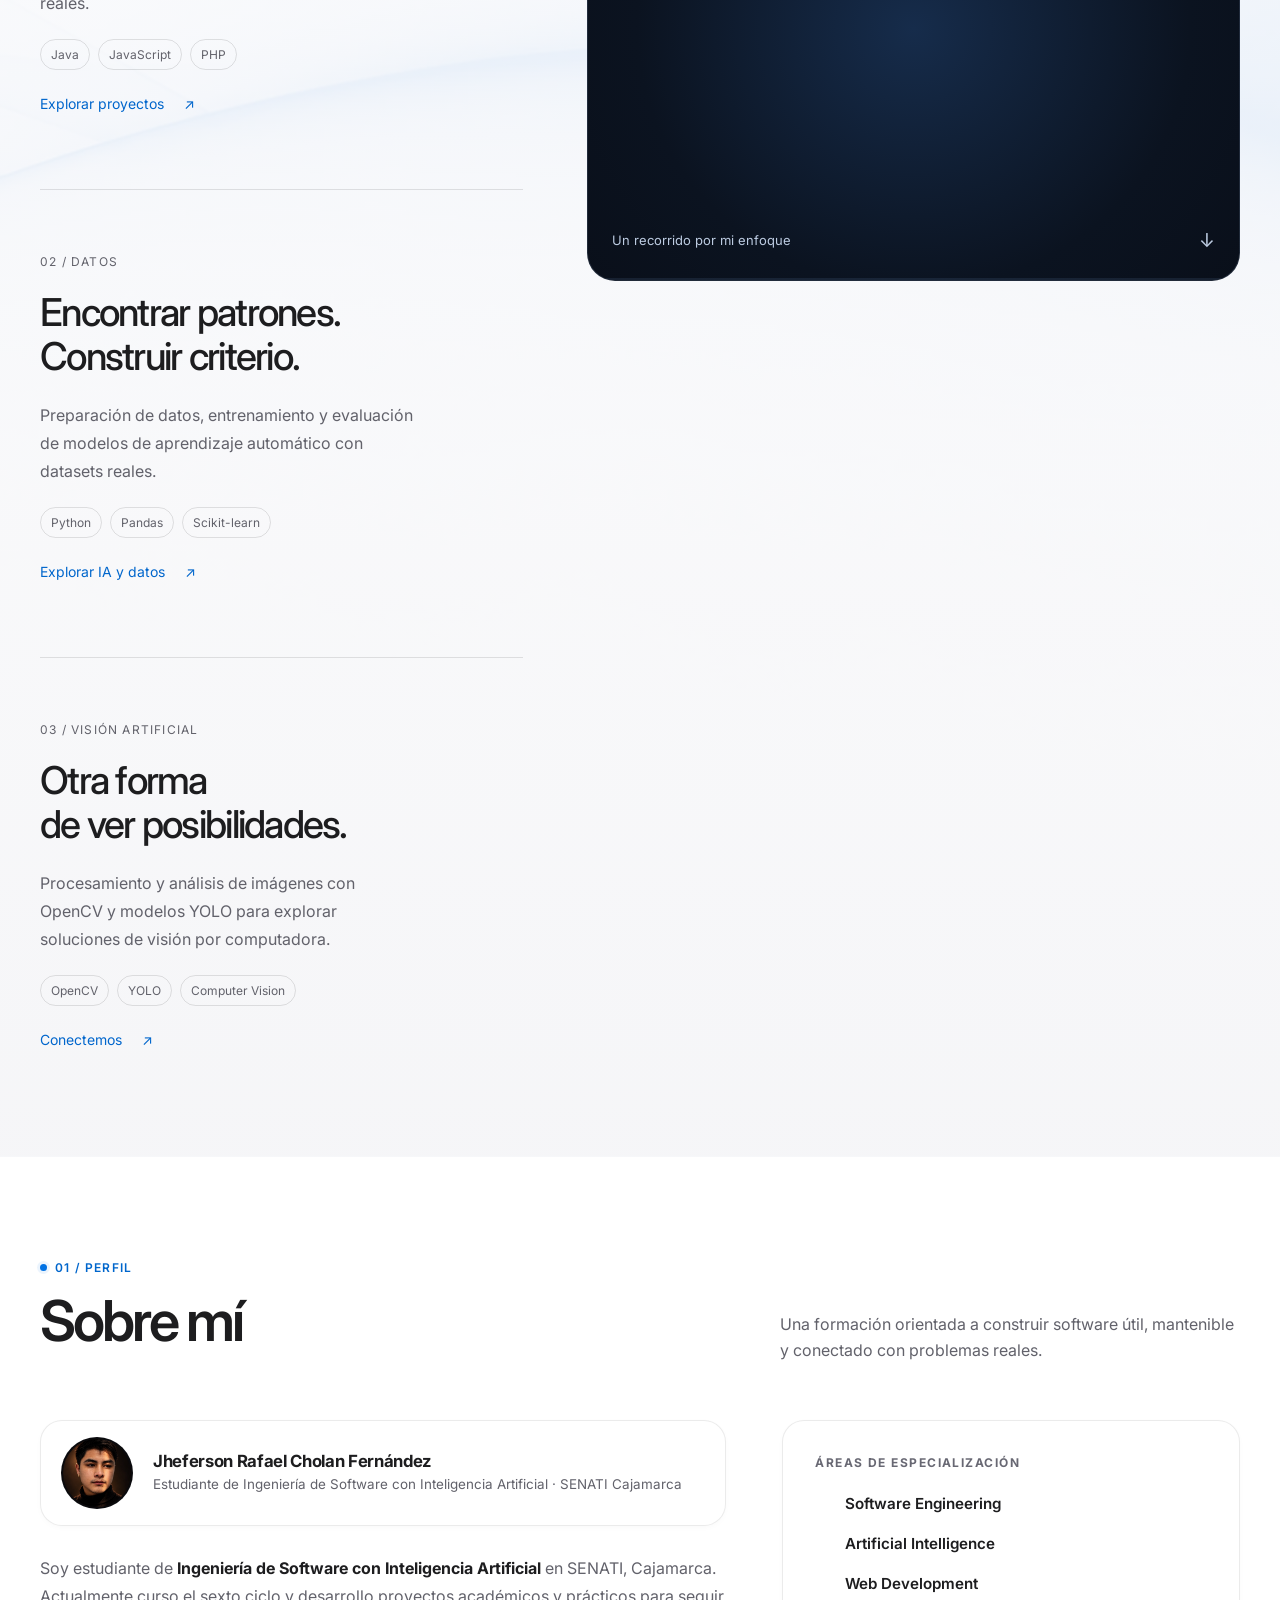
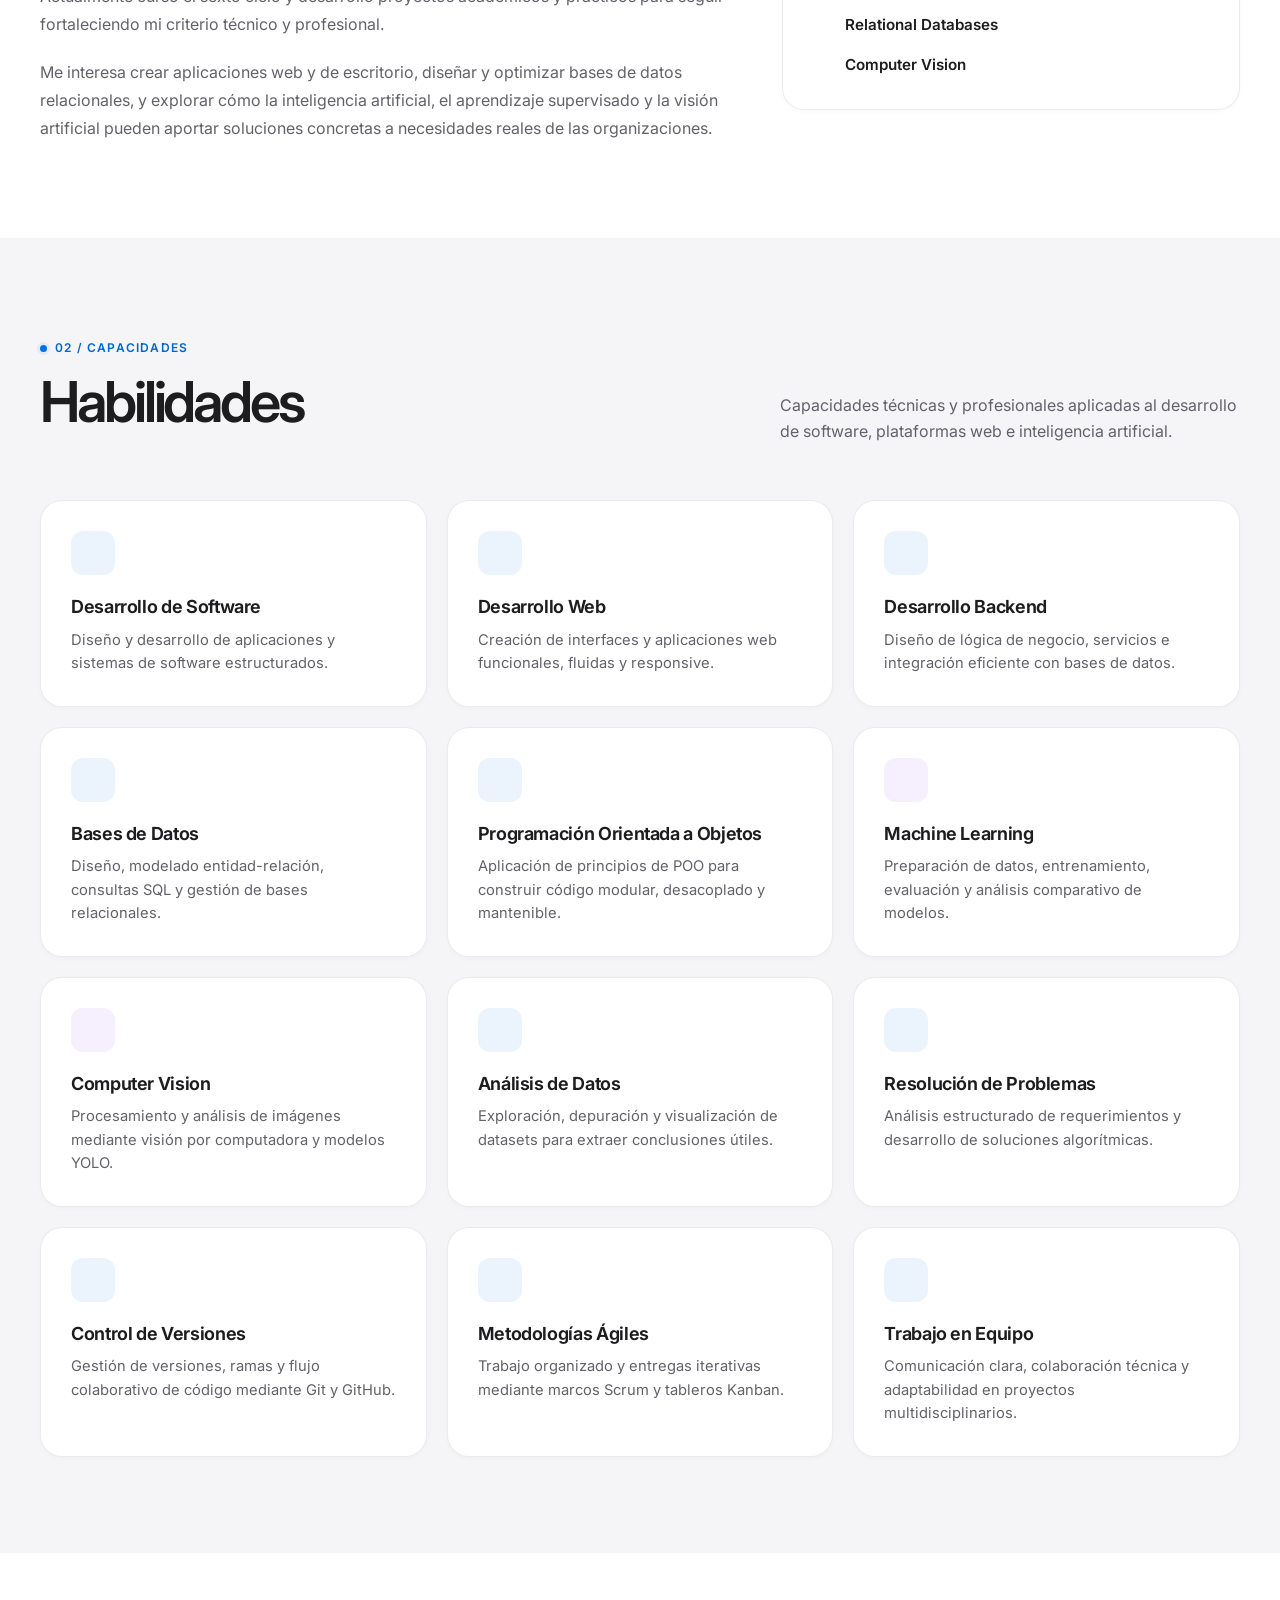
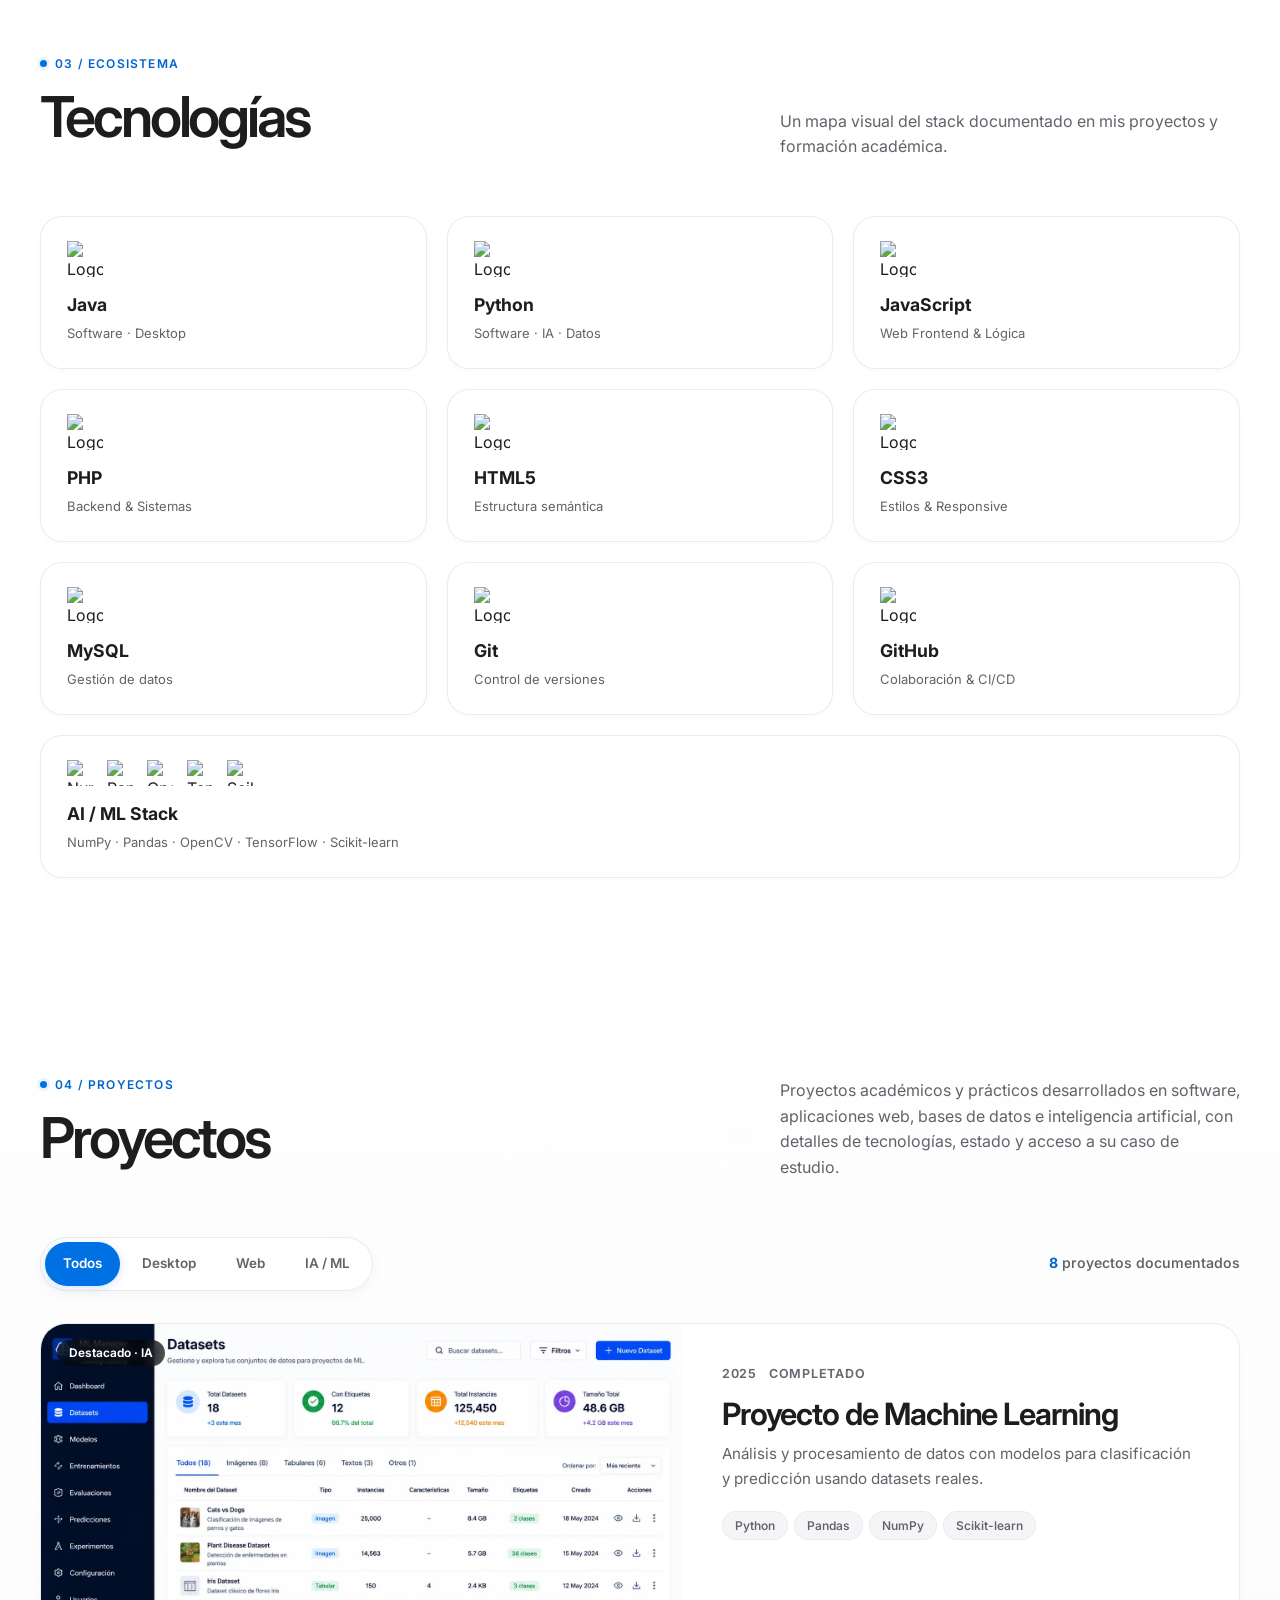
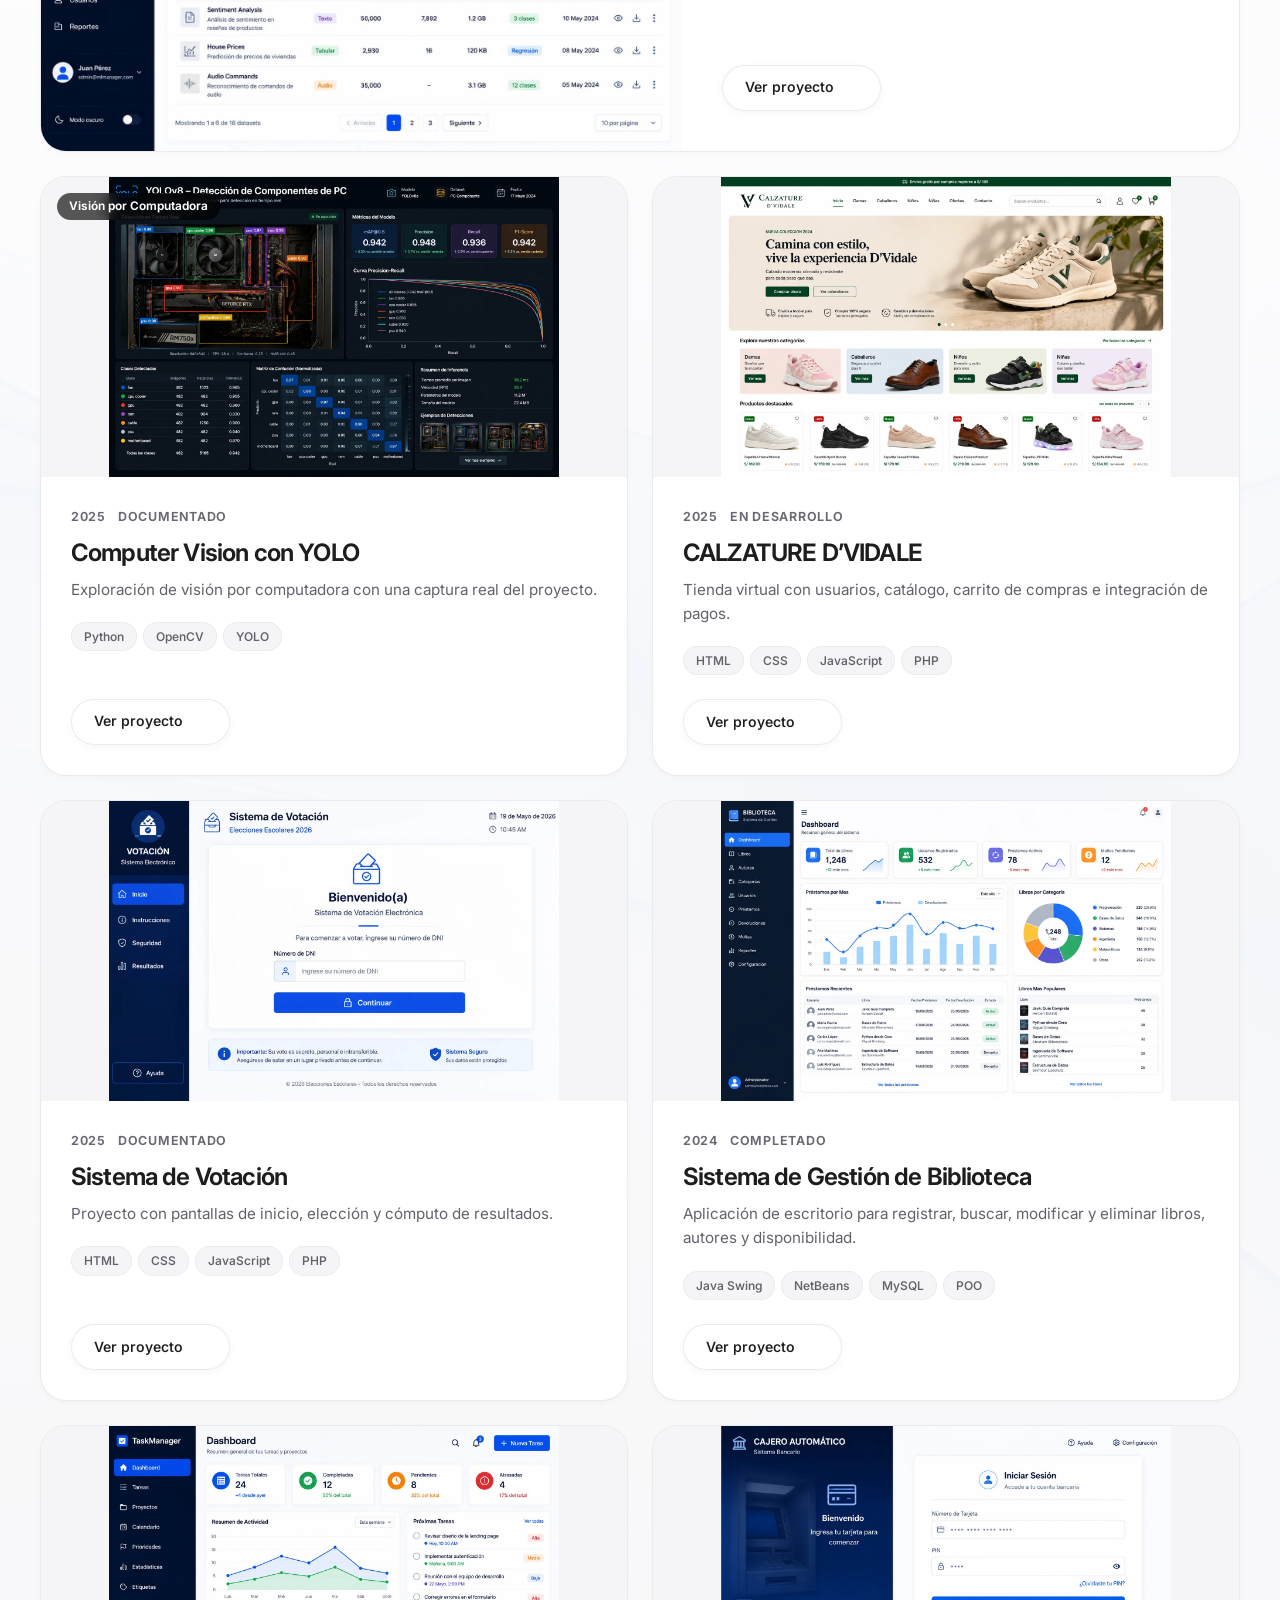
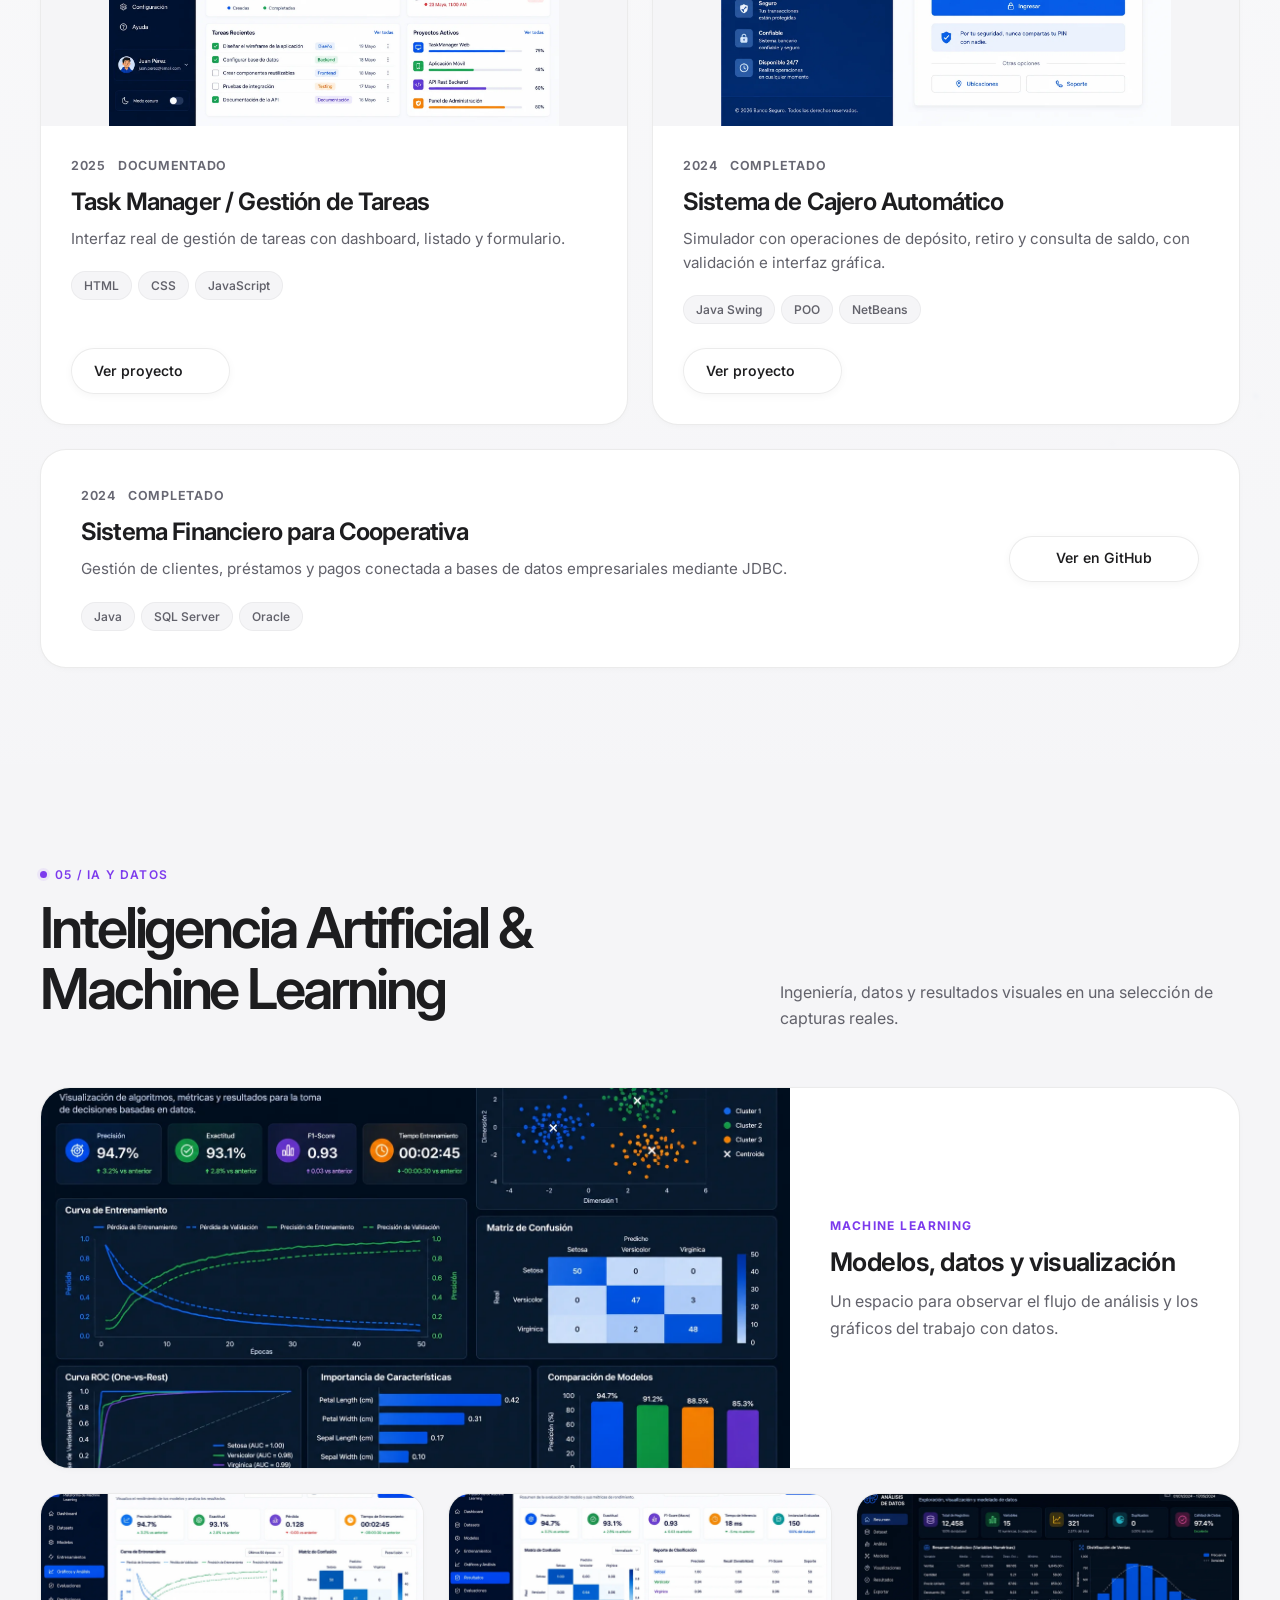
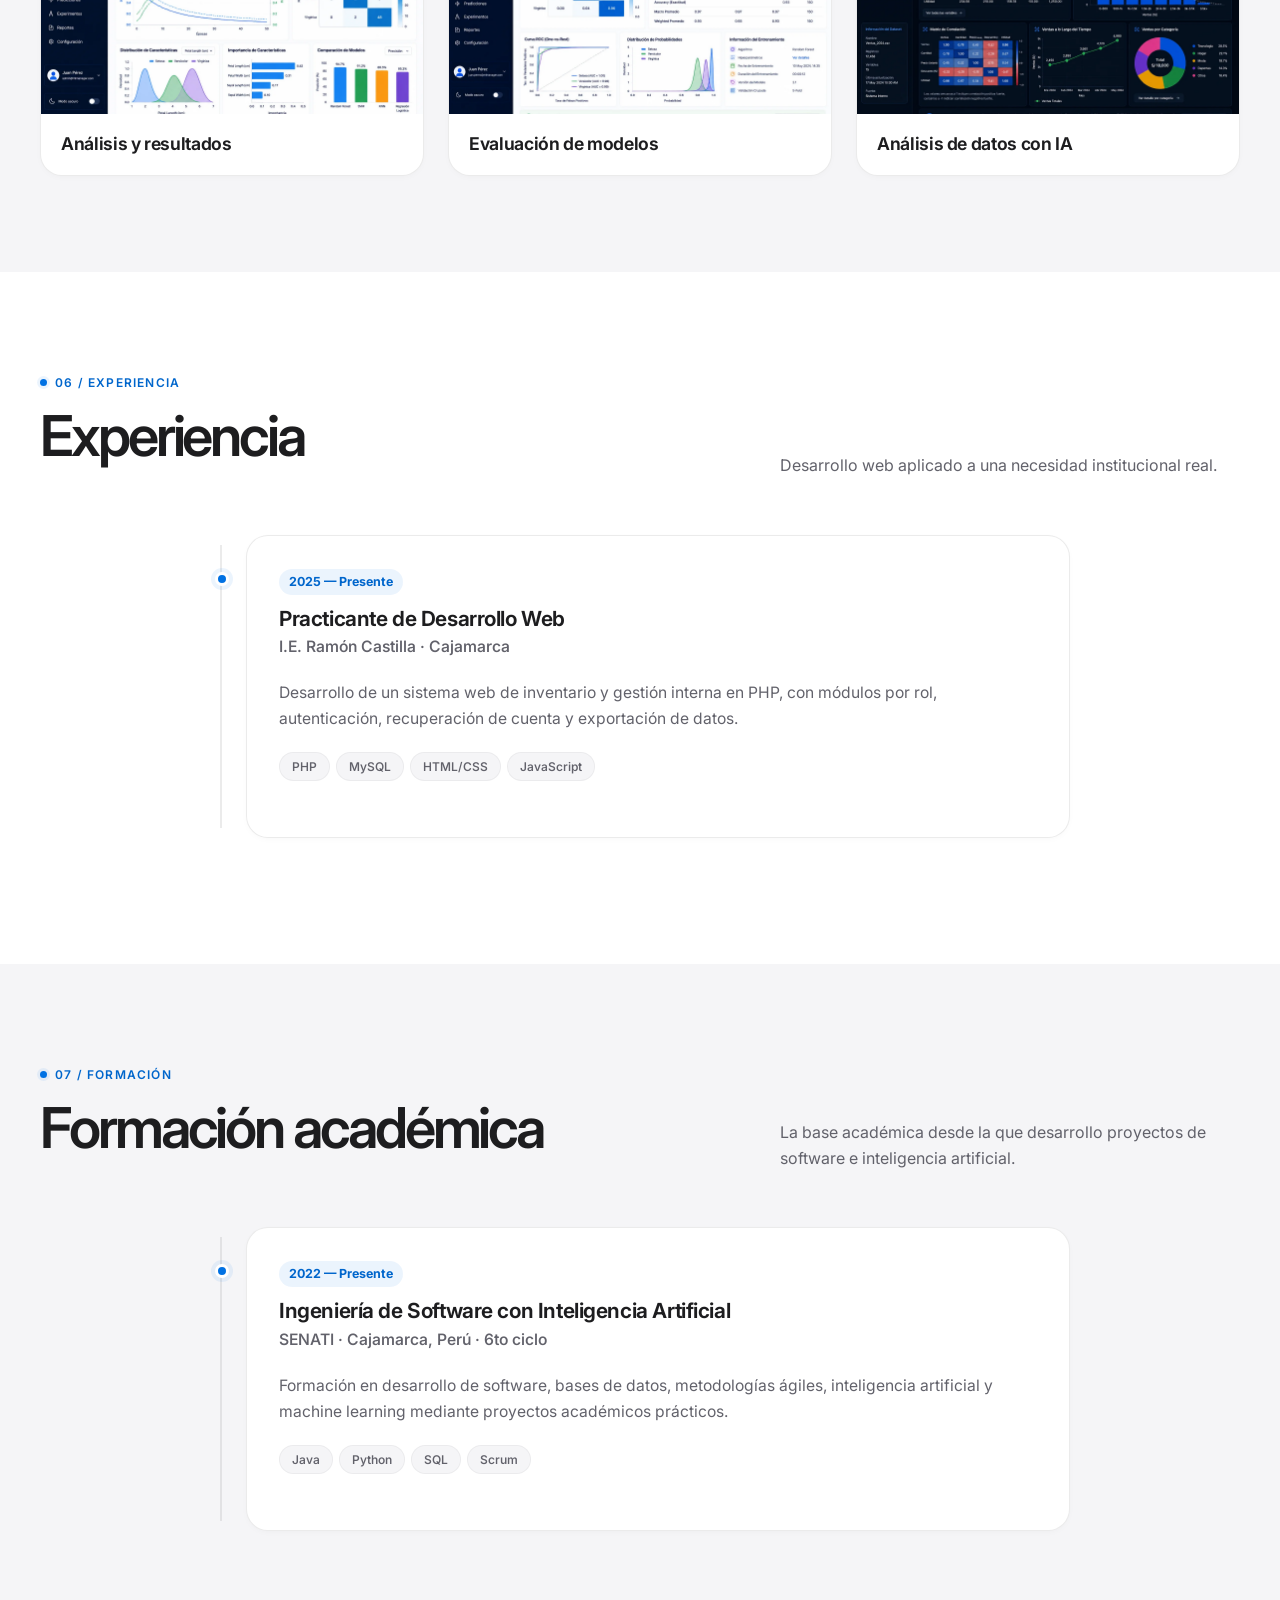
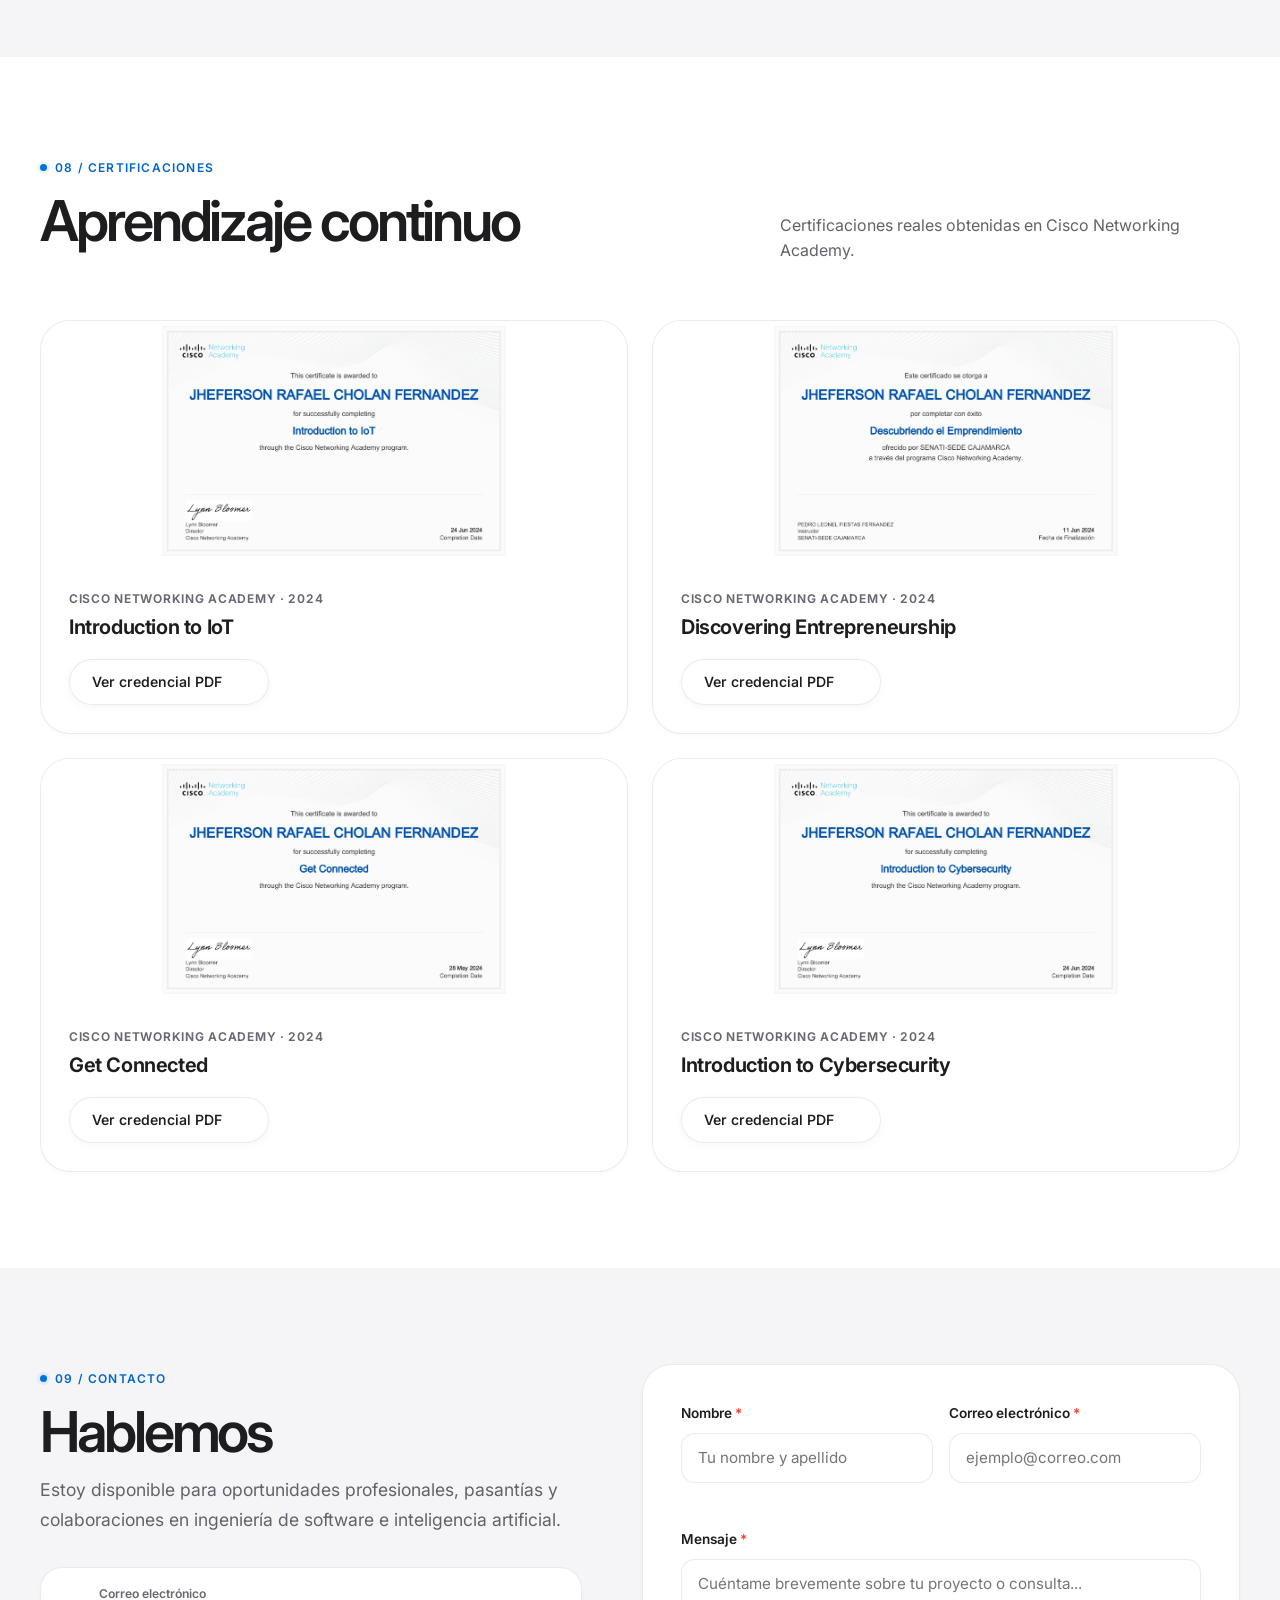
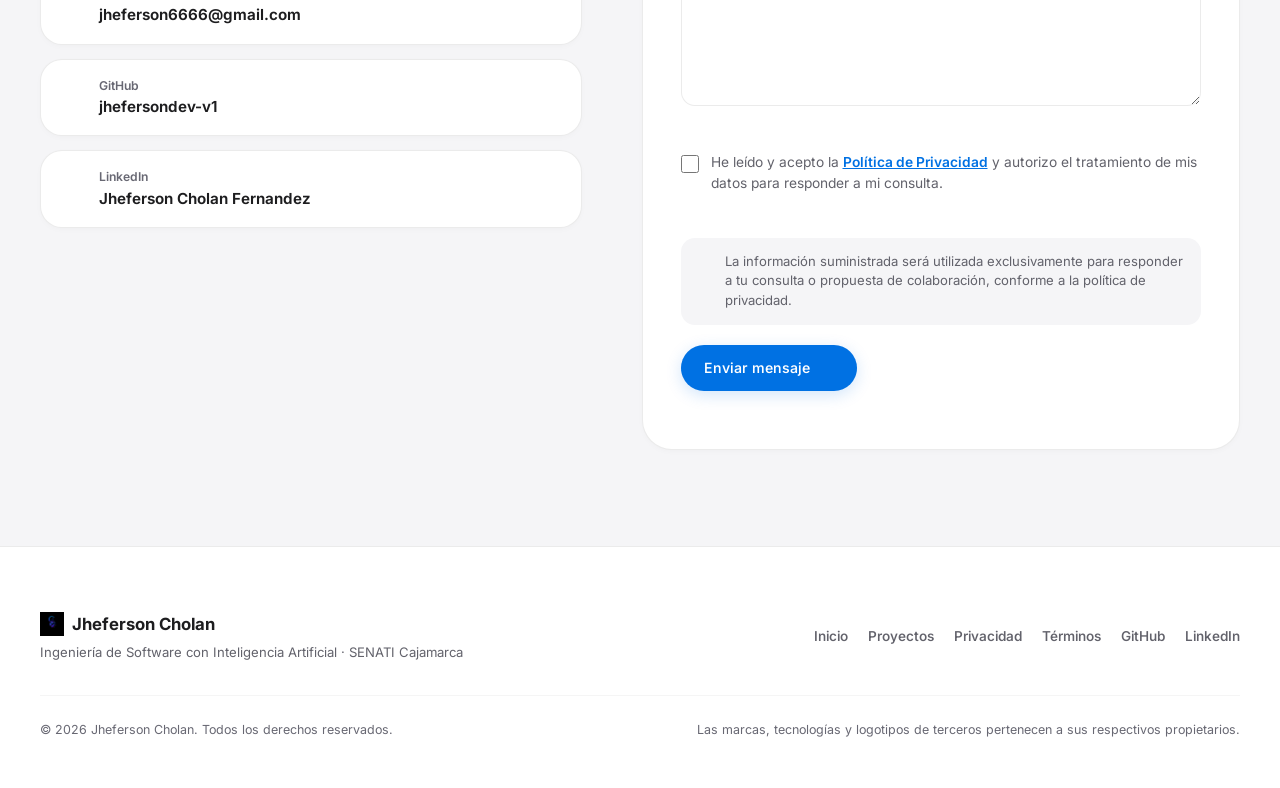
==== commit 5faee7ef: "feat(portfolio): integrate Google Analytics 4 tracking" ====
--- a/index.html
+++ b/index.html
@@ -113,10 +113,40 @@
     <link href="https://fonts.googleapis.com/css2?family=Inter:wght@400;500;600;650;700&display=swap" rel="stylesheet">
 
     <!-- Stylesheet -->
-    <link rel="stylesheet" href="styles.css?v=20261028-v6">
-    <link rel="stylesheet" href="assets/css/premium.css?v=20261028-v6">
+    <link rel="stylesheet" href="styles.css?v=20261028-ga4">
+    <link rel="stylesheet" href="assets/css/premium.css?v=20261028-ga4">
     <link rel="stylesheet" href="https://cdn.jsdelivr.net/gh/devicons/devicon@latest/devicon.min.css">
     <script src="https://unpkg.com/lucide@latest" defer></script>
+    <!-- Google Analytics 4 (GA4) with Consent Mode v2 -->
+    <script async src="https://www.googletagmanager.com/gtag/js?id=G-PMS2X73B5Q"></script>
+    <script>
+        window.dataLayer = window.dataLayer || [];
+        function gtag(){dataLayer.push(arguments);}
+
+        // Google Consent Mode v2: default denied until explicit user consent
+        (function() {
+            var consentState = 'denied';
+            try {
+                if (localStorage.getItem('analytics_consent') === 'granted') {
+                    consentState = 'granted';
+                }
+            } catch (e) {}
+
+            gtag('consent', 'default', {
+                'analytics_storage': consentState,
+                'ad_storage': 'denied',
+                'ad_user_data': 'denied',
+                'ad_personalization': 'denied',
+                'wait_for_update': 500
+            });
+
+            gtag('js', new Date());
+            gtag('config', 'G-PMS2X73B5Q', {
+                'anonymize_ip': true,
+                'send_page_view': true
+            });
+        })();
+    </script>
 </head>
 <body>
     <a href="#main" class="skip-link">Saltar al contenido principal</a>
@@ -1087,7 +1117,7 @@
         </div>
     </footer>
 
-    <script src="assets/js/main.js?v=20261028-v6" defer></script>
-    <script src="assets/js/scroll-world.js?v=20261028-v6" defer></script>
+    <script src="assets/js/main.js?v=20261028-ga4" defer></script>
+    <script src="assets/js/scroll-world.js?v=20261028-ga4" defer></script>
 </body>
 </html>
--- a/styles.css
+++ b/styles.css
@@ -2904,3 +2904,183 @@
     isolation: isolate;
     transition: background-image var(--duration-normal) var(--ease-apple);
 }
+
+/* --------------------------------------------------------------------------
+   COOKIE CONSENT BANNER (APPLE LIQUID GLASS) & PRIVACY MANAGER
+   -------------------------------------------------------------------------- */
+.cookie-banner {
+    position: fixed;
+    bottom: 24px;
+    left: 50%;
+    transform: translate(-50%, 32px);
+    width: min(calc(100vw - 32px), 640px);
+    z-index: 9999;
+    opacity: 0;
+    pointer-events: none;
+    transition: transform 420ms cubic-bezier(0.16, 1, 0.3, 1),
+                opacity 320ms var(--ease-apple);
+}
+
+.cookie-banner.is-visible {
+    opacity: 1;
+    transform: translate(-50%, 0);
+    pointer-events: auto;
+}
+
+.cookie-banner-glass {
+    display: flex;
+    flex-direction: column;
+    gap: 14px;
+    padding: 16px 20px;
+    border-radius: var(--radius-card);
+    backdrop-filter: blur(20px) saturate(180%);
+    -webkit-backdrop-filter: blur(20px) saturate(180%);
+}
+
+[data-theme="light"] .cookie-banner-glass {
+    background: rgba(255, 255, 255, 0.90);
+    border: 1px solid rgba(255, 255, 255, 0.85);
+    box-shadow: 0 16px 40px -8px rgba(0, 0, 0, 0.14),
+                0 2px 10px rgba(0, 0, 0, 0.04);
+}
+
+[data-theme="dark"] .cookie-banner-glass {
+    background: rgba(24, 24, 28, 0.90);
+    border: 1px solid rgba(255, 255, 255, 0.16);
+    box-shadow: 0 20px 48px -8px rgba(0, 0, 0, 0.70),
+                0 0 0 1px rgba(255, 255, 255, 0.06);
+}
+
+.cookie-banner-content {
+    display: flex;
+    align-items: flex-start;
+    gap: 12px;
+}
+
+.cookie-banner-icon {
+    display: inline-flex;
+    align-items: center;
+    justify-content: center;
+    flex-shrink: 0;
+    width: 32px;
+    height: 32px;
+    border-radius: 50%;
+    background: var(--accent-blue-subtle);
+    color: var(--accent-blue);
+    margin-top: 2px;
+}
+
+.cookie-banner-text p {
+    margin: 0;
+    font-size: 0.82rem;
+    line-height: 1.45;
+    color: var(--text-secondary);
+}
+
+.cookie-banner-text strong {
+    color: var(--text-primary);
+    font-weight: 600;
+}
+
+.cookie-banner-link {
+    color: var(--accent-blue);
+    text-decoration: underline;
+    text-underline-offset: 2px;
+}
+
+.cookie-banner-actions {
+    display: flex;
+    align-items: center;
+    justify-content: flex-end;
+    gap: 10px;
+}
+
+.cookie-btn {
+    padding: 8px 16px;
+    font-size: 0.82rem;
+    font-weight: 600;
+    border-radius: var(--radius-pill);
+    cursor: pointer;
+    transition: all var(--duration-fast) var(--ease-apple);
+    border: none;
+    outline: none;
+    font-family: inherit;
+}
+
+.cookie-btn-reject {
+    background: var(--surface-glass);
+    color: var(--text-secondary);
+    border: 1px solid var(--card-border);
+}
+
+.cookie-btn-reject:hover {
+    color: var(--text-primary);
+    background: var(--accent-blue-subtle);
+}
+
+.cookie-btn-accept {
+    background: var(--accent-blue);
+    color: #FFFFFF;
+    box-shadow: 0 4px 14px -1px var(--accent-blue-glow);
+}
+
+.cookie-btn-accept:hover {
+    transform: translateY(-1px);
+    box-shadow: 0 6px 18px var(--accent-blue-glow);
+}
+
+@media (max-width: 540px) {
+    .cookie-banner {
+        bottom: 16px;
+        width: calc(100vw - 24px);
+    }
+    .cookie-banner-glass {
+        padding: 14px 16px;
+        gap: 12px;
+    }
+    .cookie-banner-actions {
+        width: 100%;
+        justify-content: stretch;
+    }
+    .cookie-btn {
+        flex: 1;
+        text-align: center;
+        padding: 9px 12px;
+    }
+}
+
+/* Privacy Page Consent Box */
+.legal-consent-card {
+    display: flex;
+    flex-wrap: wrap;
+    align-items: center;
+    justify-content: space-between;
+    gap: 16px;
+    margin-top: 24px;
+    padding: 20px 24px;
+    border-radius: var(--radius-card);
+    background: var(--surface-glass);
+    border: 1px solid var(--card-border);
+    backdrop-filter: blur(16px);
+    -webkit-backdrop-filter: blur(16px);
+}
+
+.legal-consent-title {
+    display: block;
+    font-size: 0.98rem;
+    font-weight: 650;
+    color: var(--text-primary);
+    margin-bottom: 4px;
+}
+
+.legal-consent-desc {
+    margin: 0;
+    font-size: 0.86rem;
+    color: var(--text-secondary);
+}
+
+.legal-consent-actions {
+    display: flex;
+    align-items: center;
+    gap: 10px;
+}
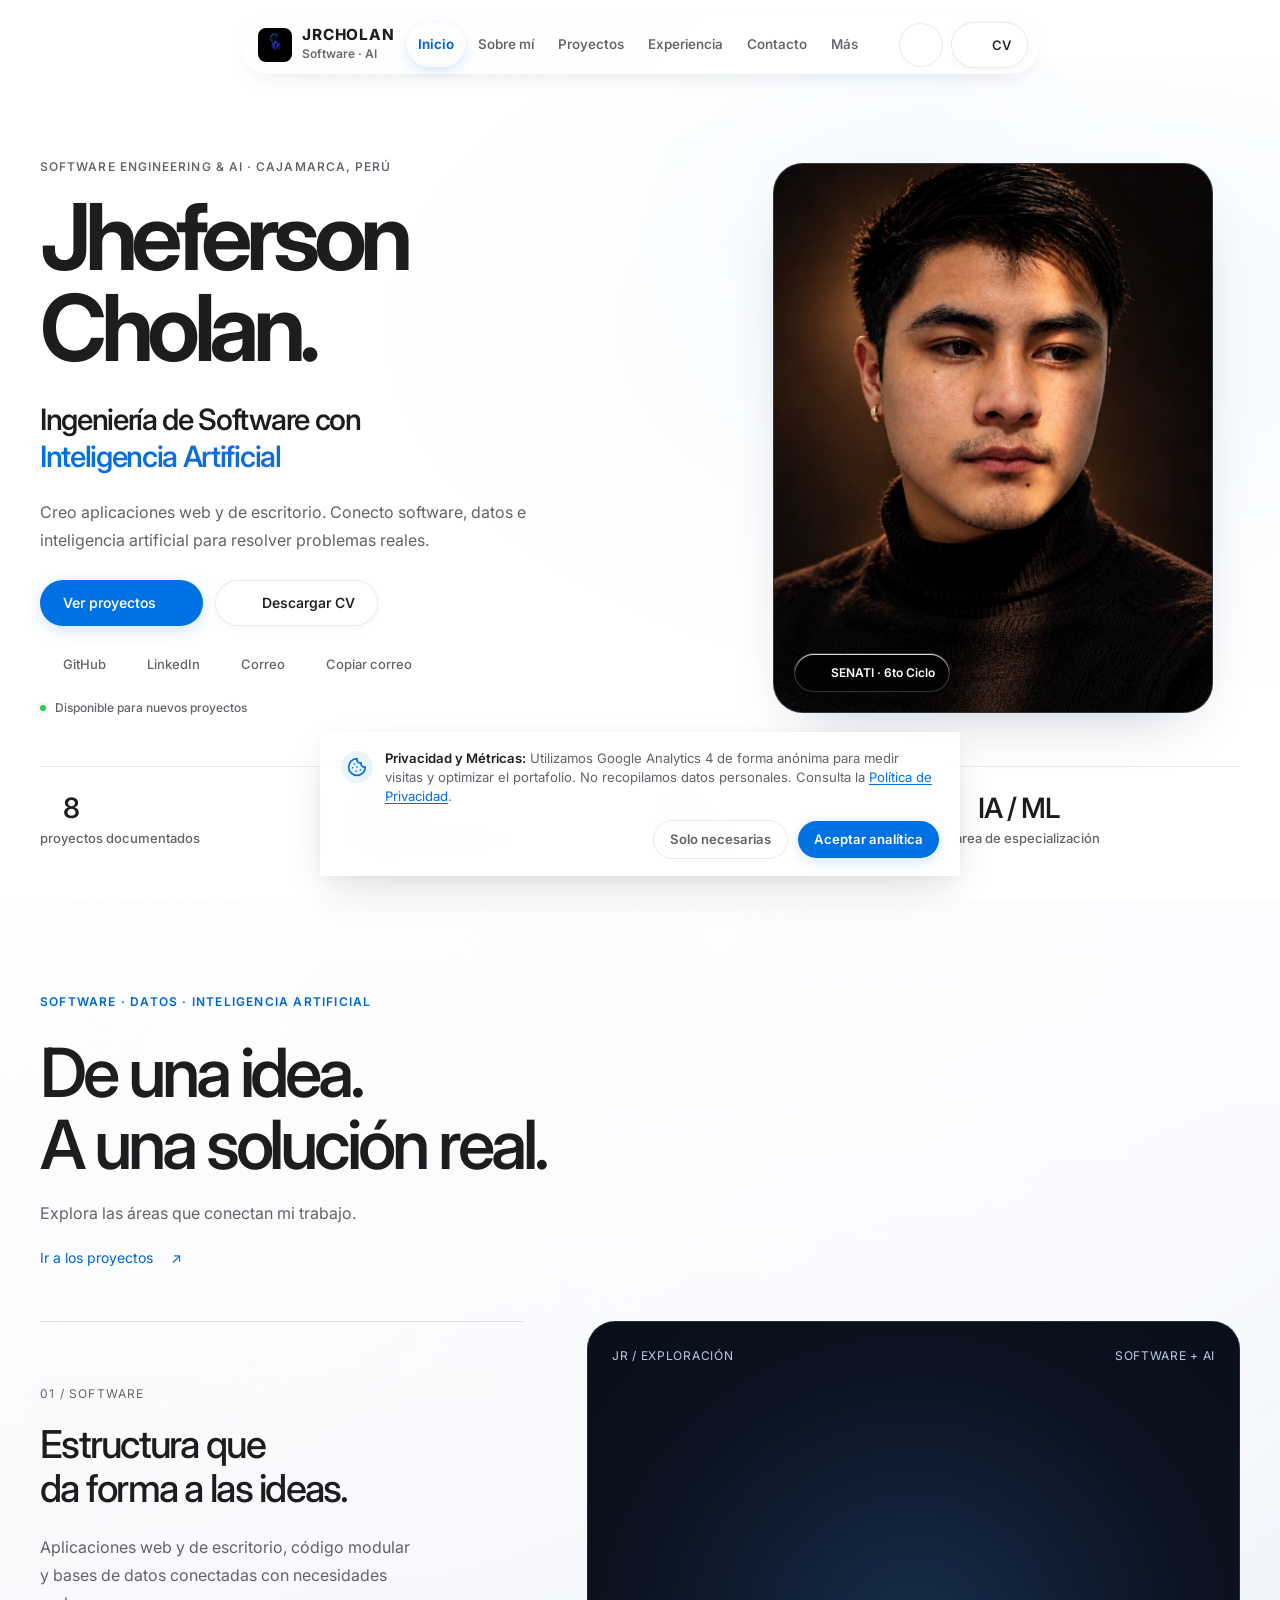
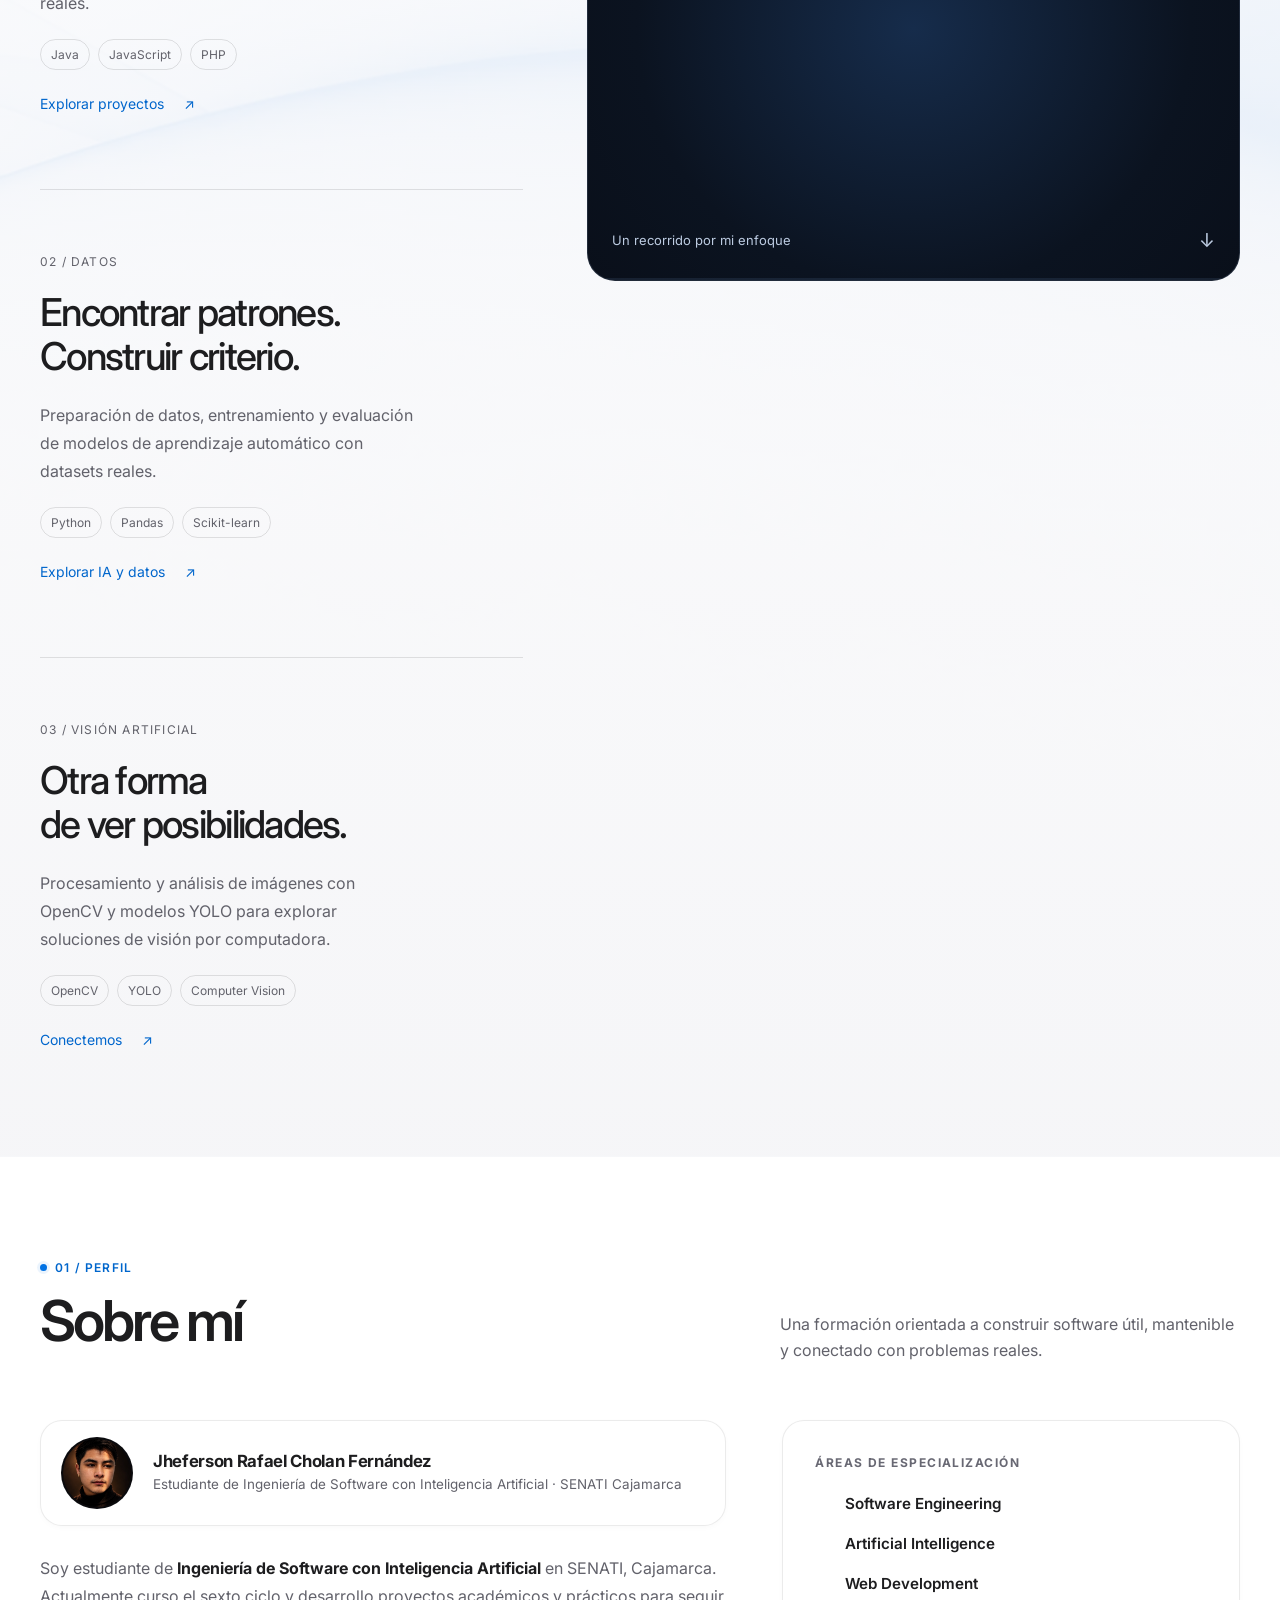
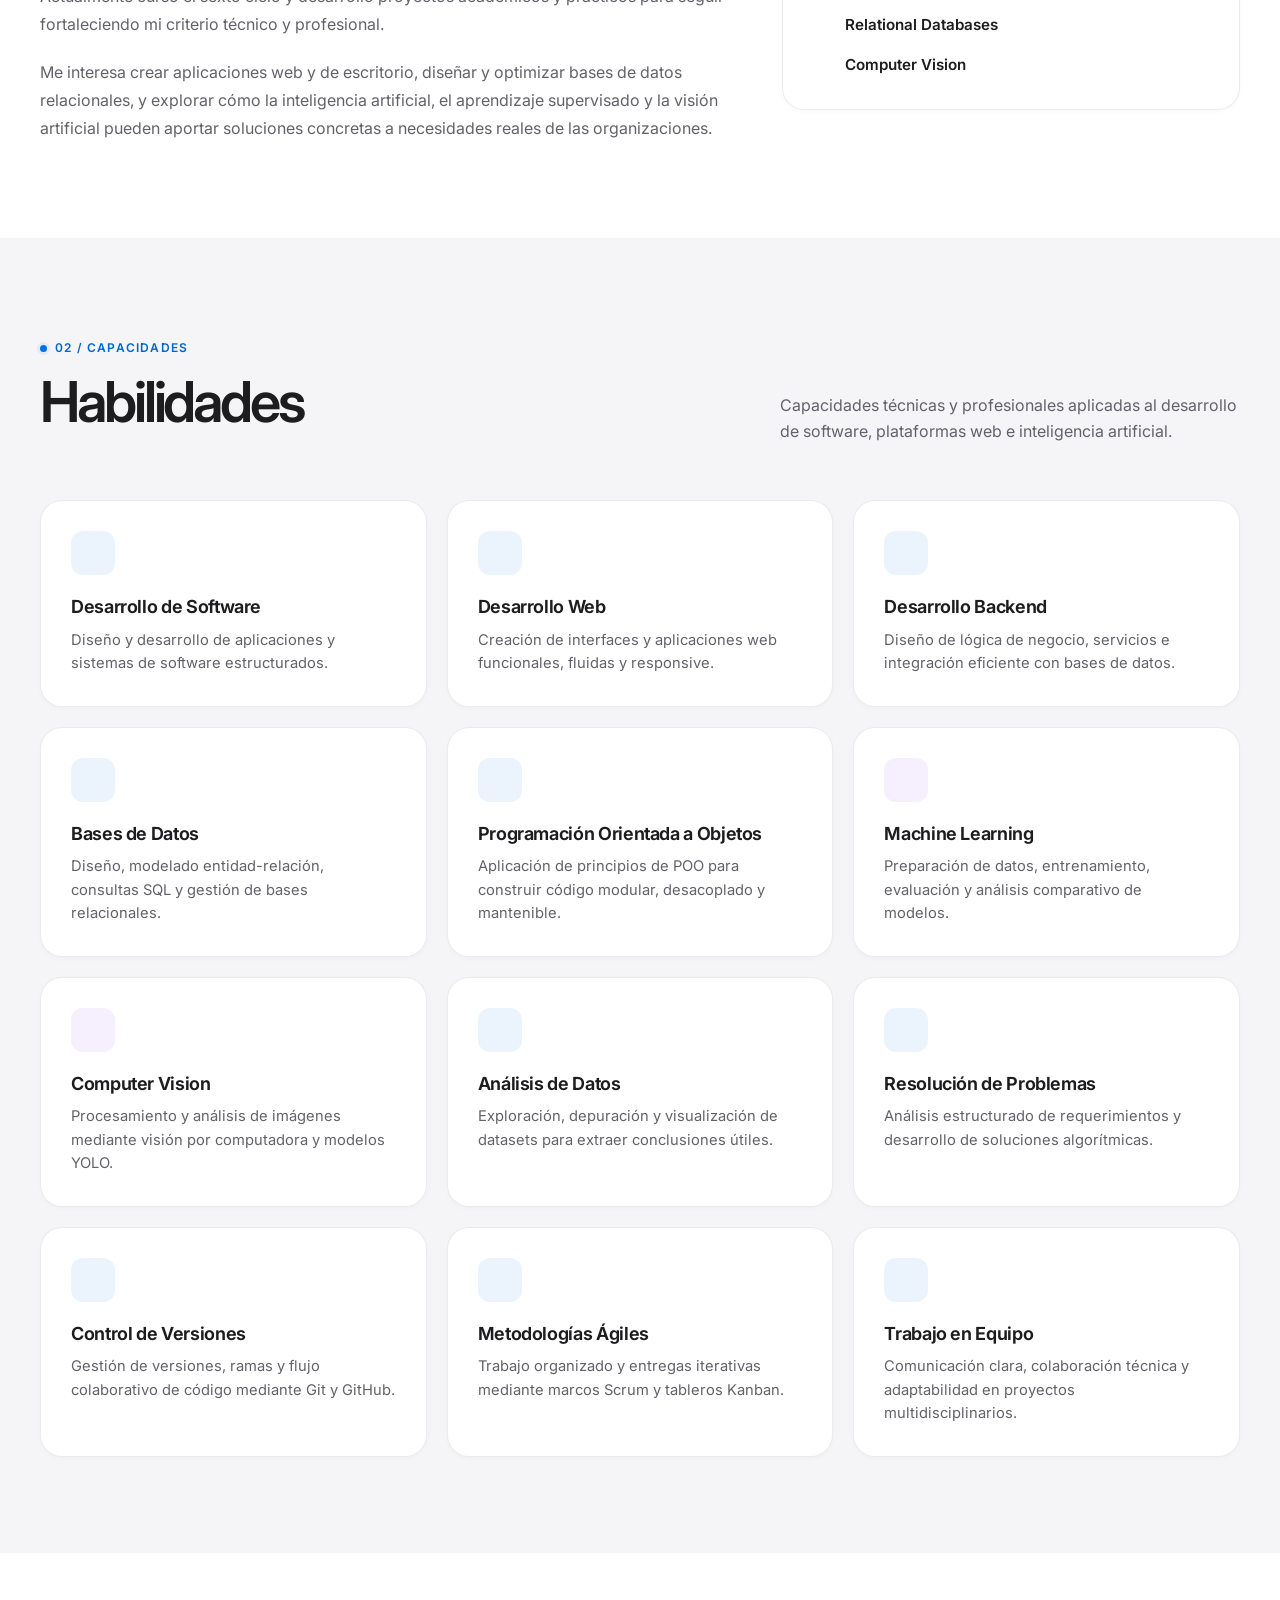
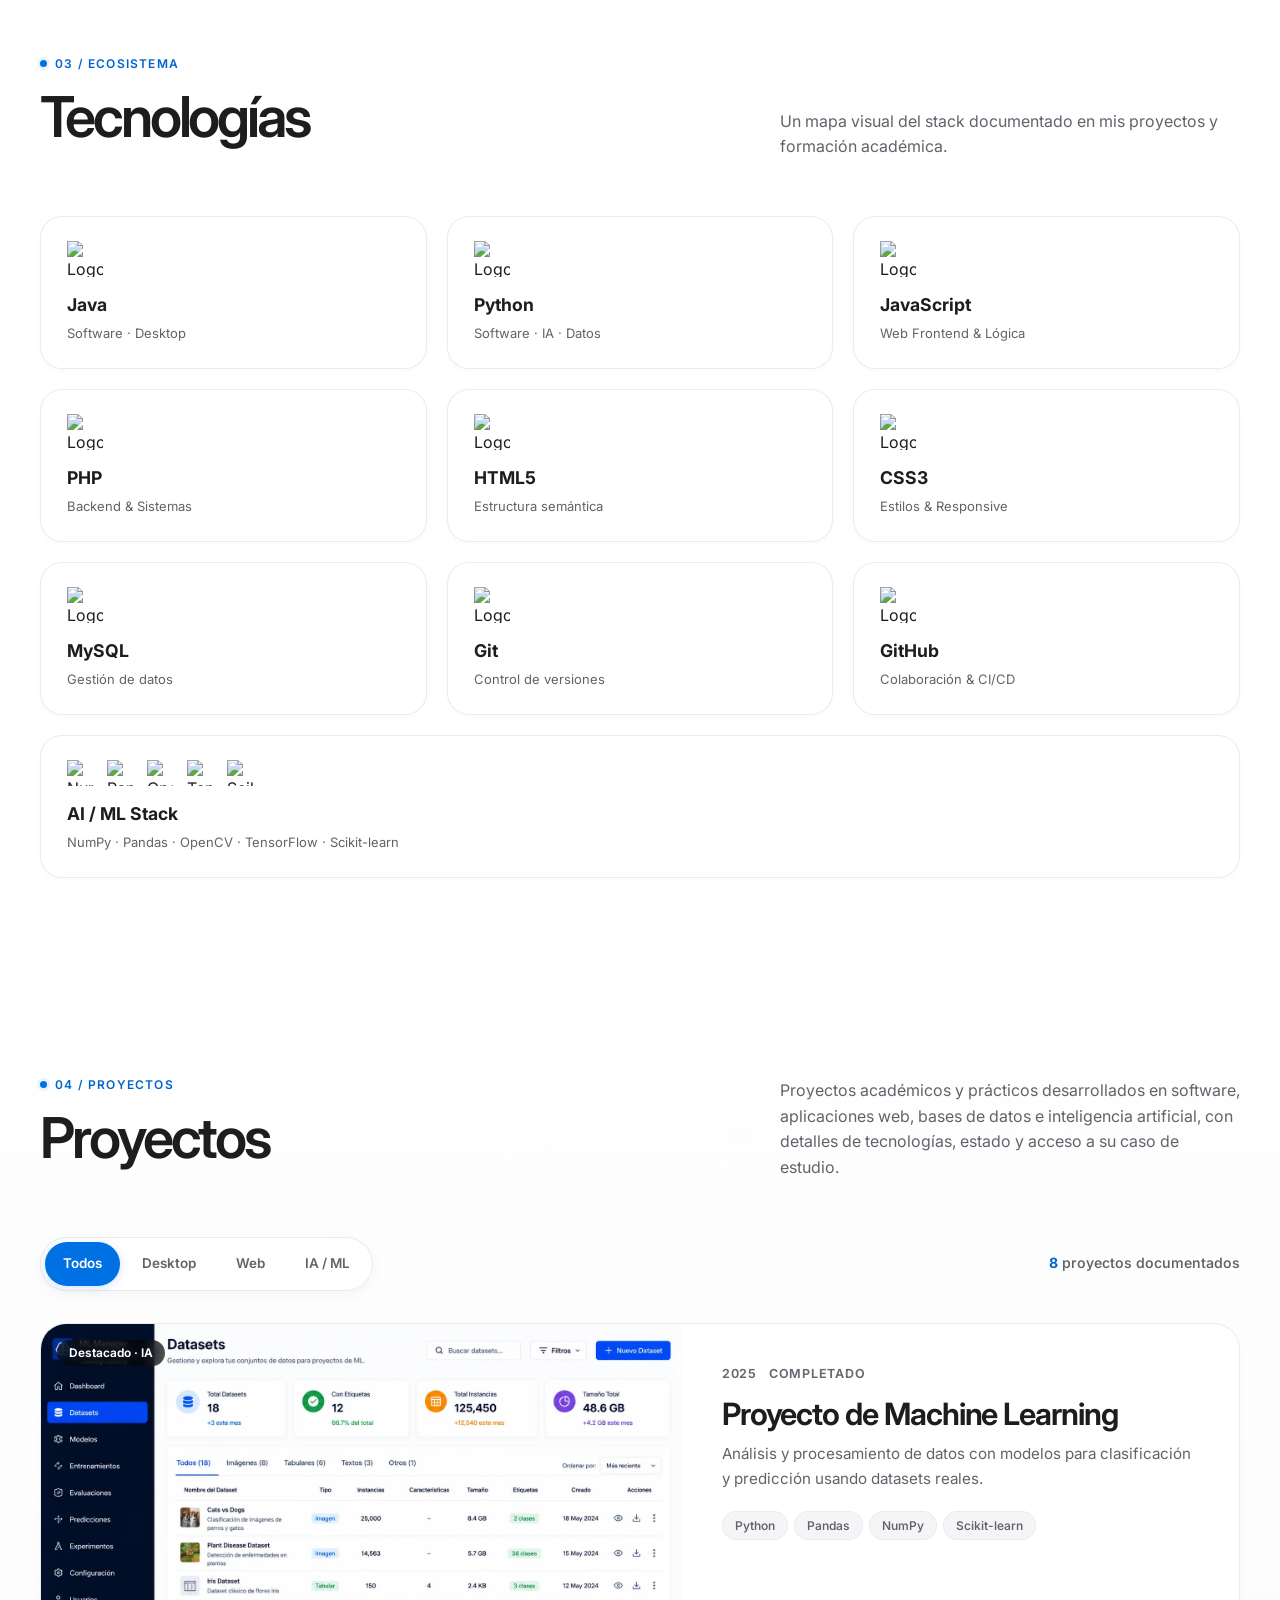
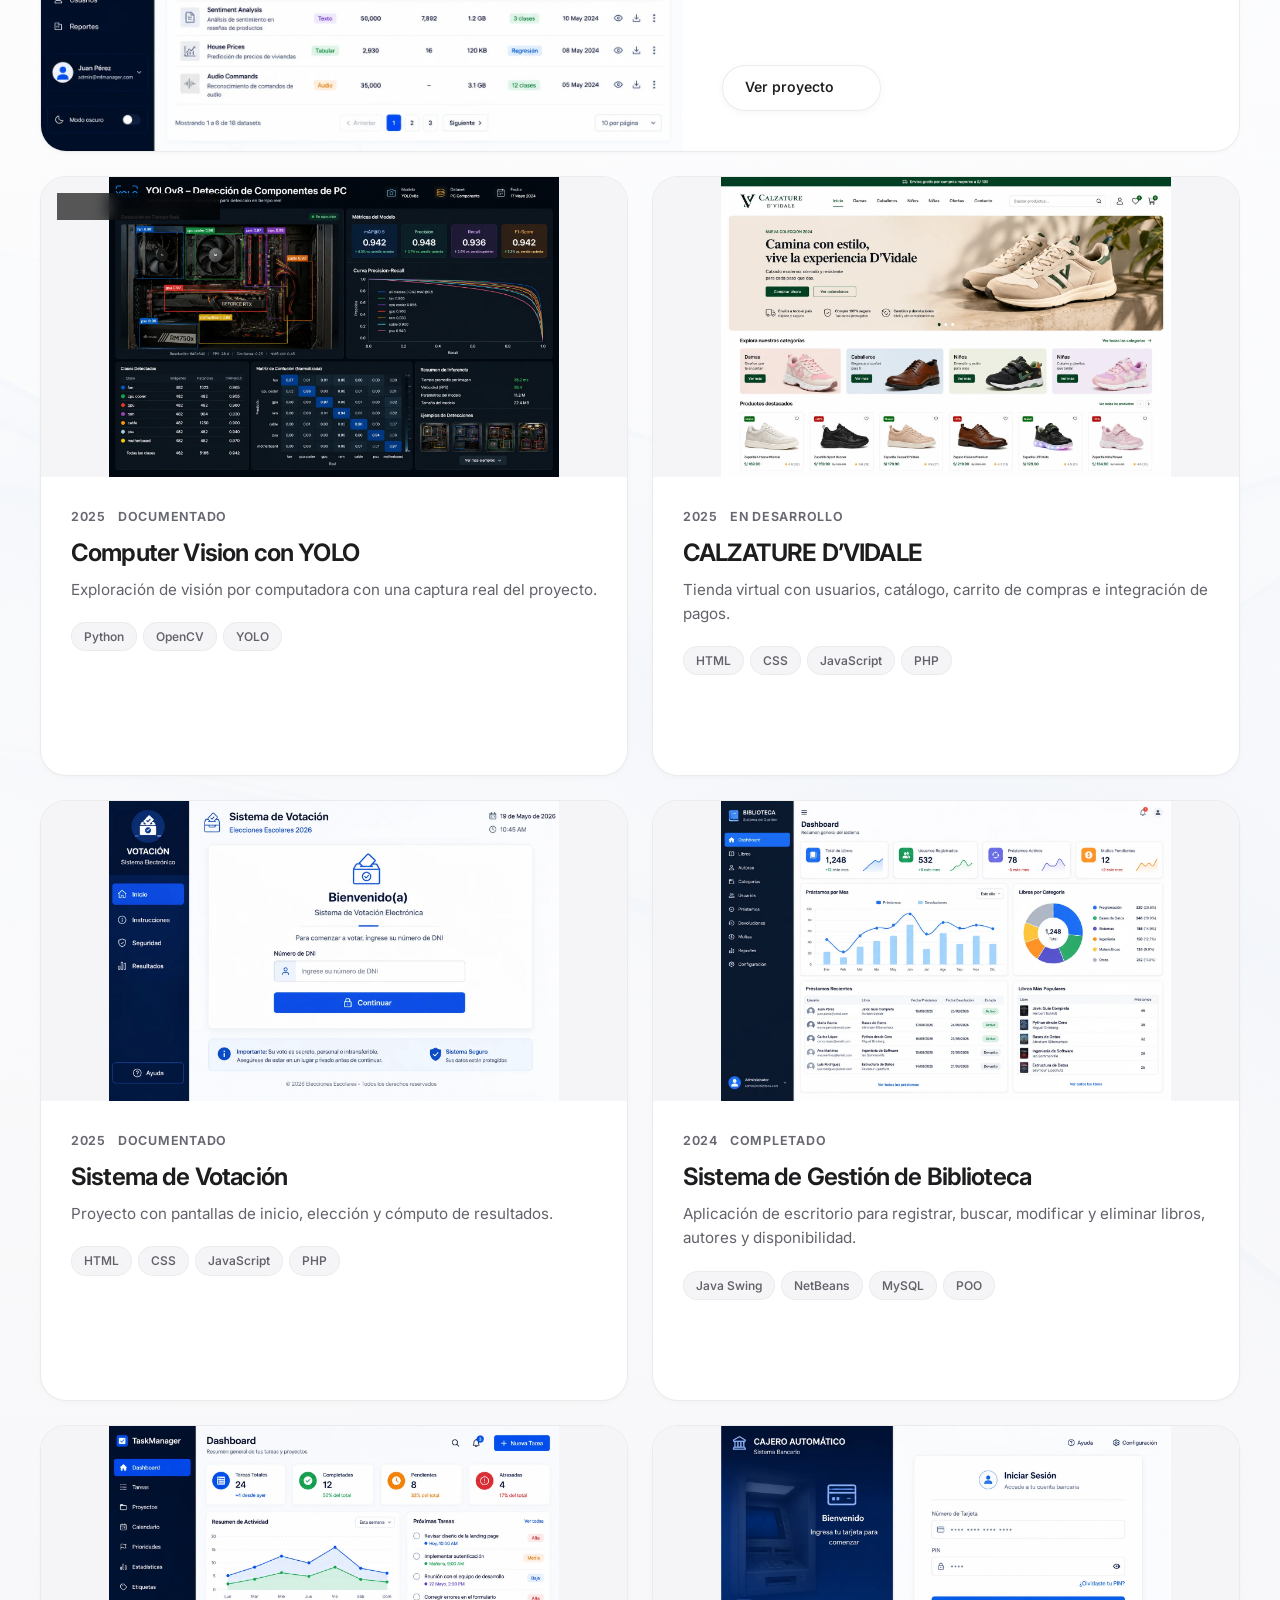
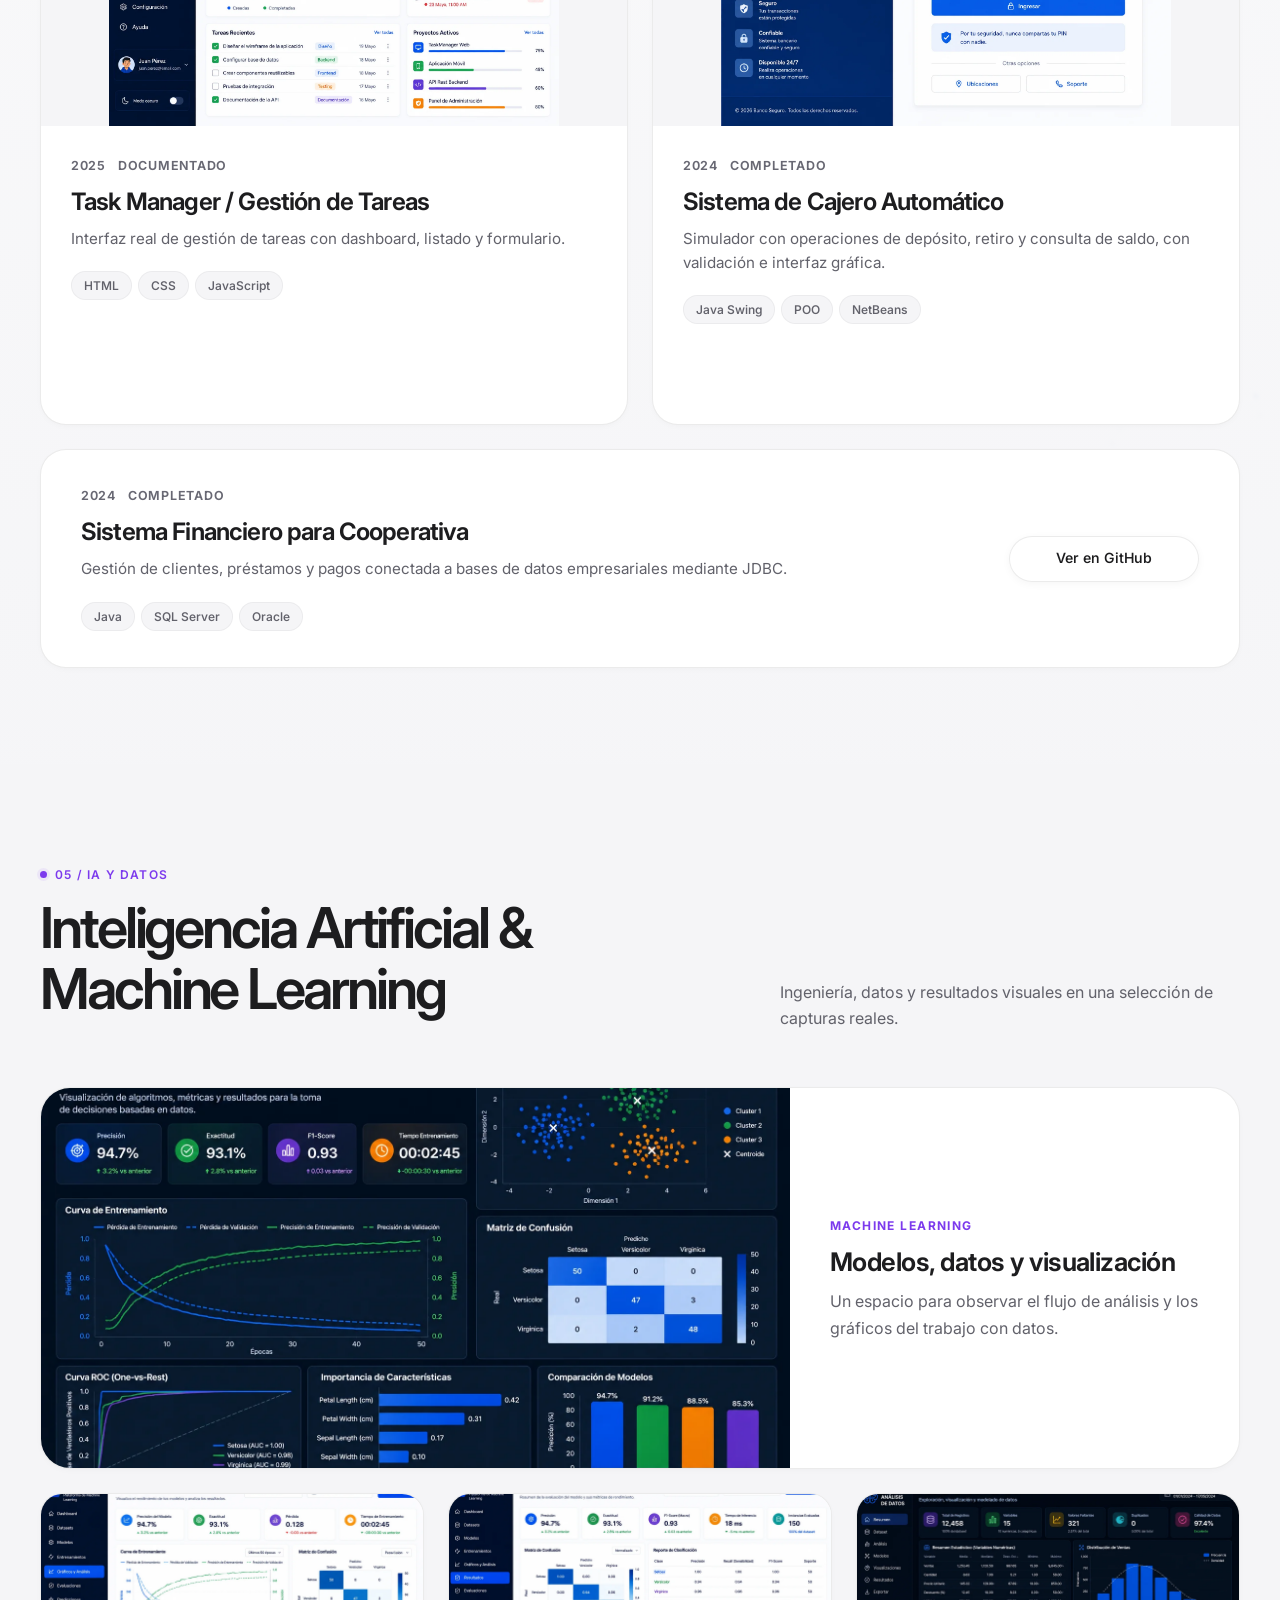
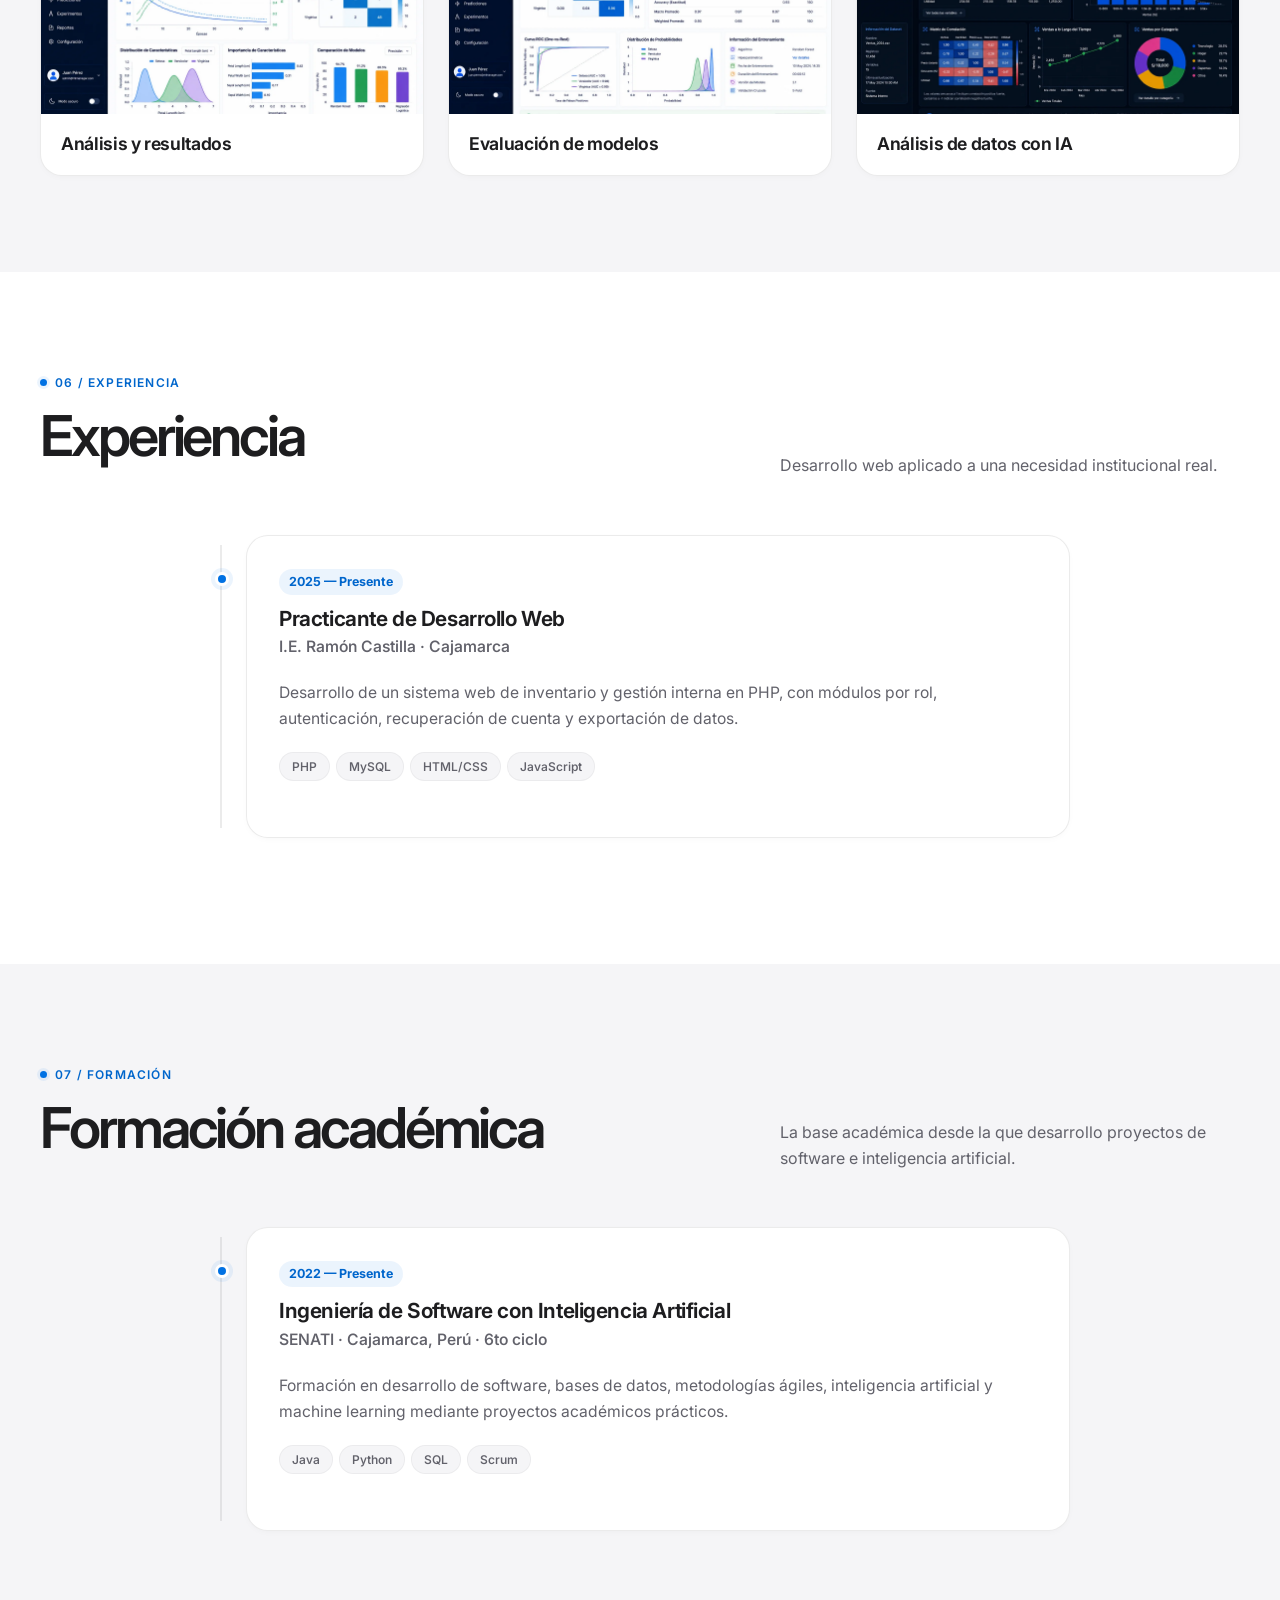
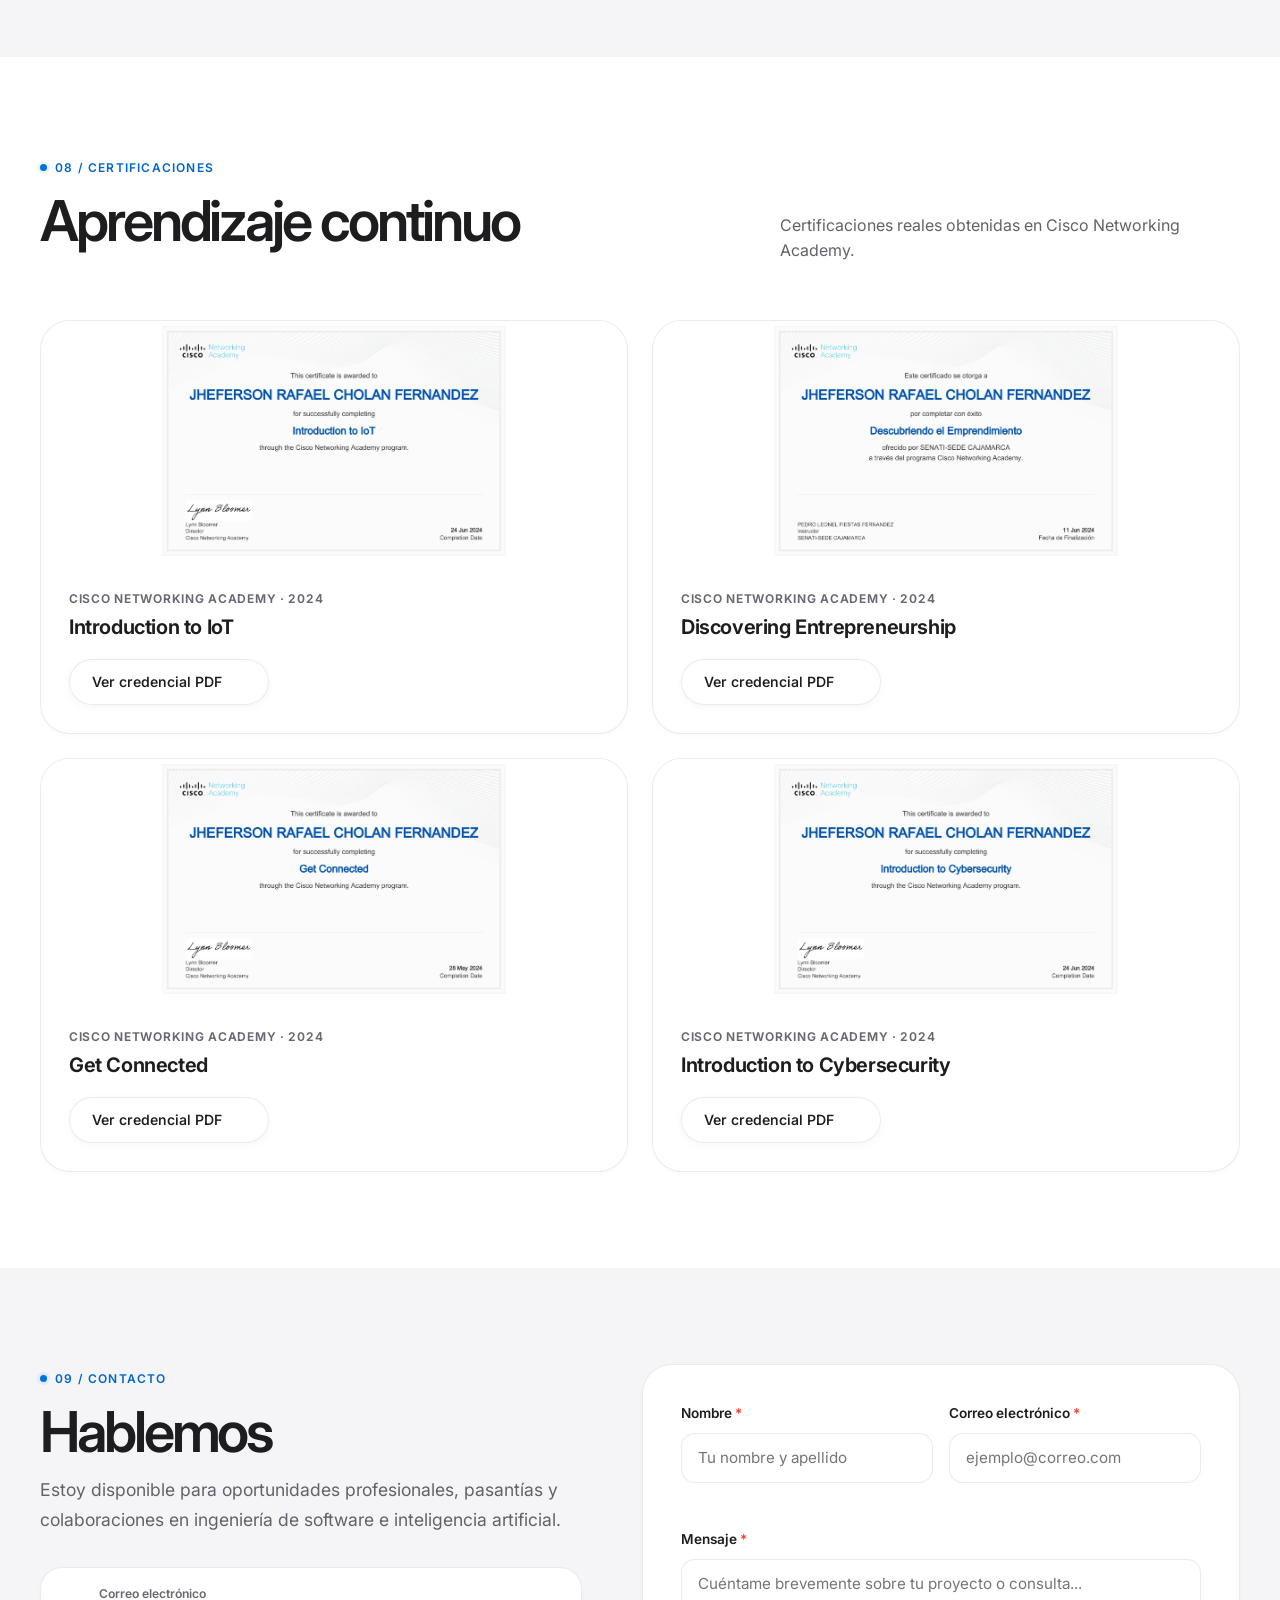
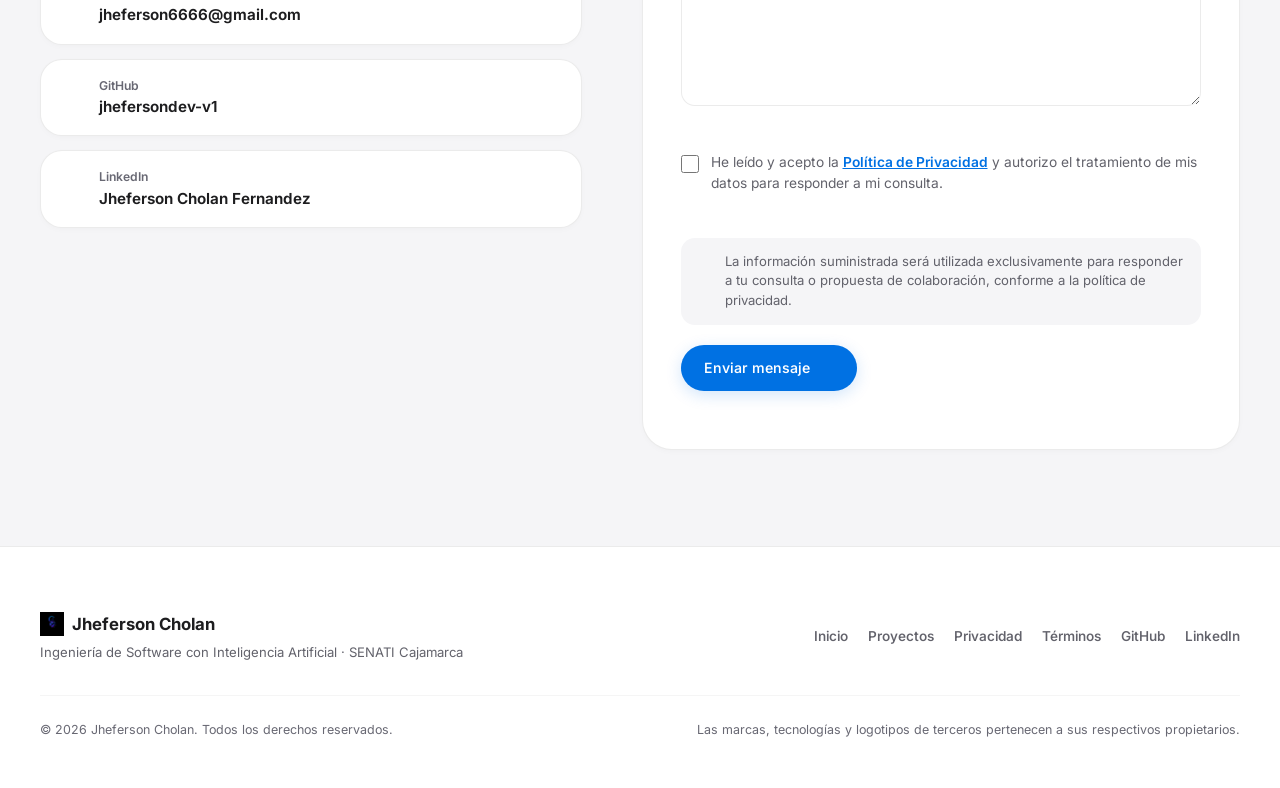
==== commit d1463cfa: "fix(seo): optimize metadata for Bing and Google" ====
--- a/index.html
+++ b/index.html
@@ -4,7 +4,7 @@
     <meta charset="UTF-8">
     <meta name="viewport" content="width=device-width, initial-scale=1.0, viewport-fit=cover">
     <title>Jheferson Cholan | Software Engineering &amp; AI Portfolio</title>
-    <meta name="description" content="Portafolio profesional de Jheferson Rafael Cholan Fernández (JRCHOLAN). Desarrollo de software, plataformas web, bases de datos y soluciones de inteligencia artificial aplicada en Cajamarca, Perú.">
+    <meta name="description" content="Explora el portafolio de Jheferson Rafael Cholan Fernández: proyectos de software, desarrollo web e inteligencia artificial en Cajamarca, Perú.">
     <meta name="keywords" content="Jheferson Cholan, JRCHOLAN, ingeniería de software, inteligencia artificial, machine learning, desarrollo web, Java, Python, PHP, SENATI Cajamarca, Apple design, portfolio">
     <meta name="author" content="Jheferson Rafael Cholan Fernández">
     <meta name="robots" content="index, follow">
@@ -18,12 +18,13 @@
     <link rel="icon" type="image/png" sizes="32x32" href="favicon-32x32.png">
     <link rel="icon" type="image/png" sizes="48x48" href="favicon-48x48.png">
     <link rel="apple-touch-icon" sizes="180x180" href="apple-touch-icon.png">
+    <link rel="manifest" href="site.webmanifest">
 
     <!-- Open Graph / Facebook -->
     <meta property="og:type" content="website">
     <meta property="og:url" content="https://jrcholan.lat/">
     <meta property="og:title" content="Jheferson Cholan | Software Engineering &amp; AI">
-    <meta property="og:description" content="Portafolio profesional de Jheferson Cholan: desarrollo de software, sistemas web, bases de datos e inteligencia artificial aplicada.">
+    <meta property="og:description" content="Explora el portafolio de Jheferson Rafael Cholan Fernández: proyectos de software, desarrollo web e inteligencia artificial en Cajamarca, Perú.">
     <meta property="og:image" content="https://jrcholan.lat/assets/images/og-jrcholan.webp">
     <meta property="og:image:alt" content="Jheferson Cholan - Software Engineering &amp; Artificial Intelligence">
     <meta property="og:locale" content="es_PE">
@@ -32,7 +33,7 @@
     <!-- Twitter / X -->
     <meta name="twitter:card" content="summary_large_image">
     <meta name="twitter:title" content="Jheferson Cholan | Software Engineering &amp; AI">
-    <meta name="twitter:description" content="Portafolio profesional de Jheferson Cholan: desarrollo de software, sistemas web y modelos de inteligencia artificial.">
+    <meta name="twitter:description" content="Explora el portafolio de Jheferson Rafael Cholan Fernández: proyectos de software, desarrollo web e inteligencia artificial en Cajamarca, Perú.">
     <meta name="twitter:image" content="https://jrcholan.lat/assets/images/og-jrcholan.webp">
 
     <!-- Prevent Theme Flash (FOUC) -->
@@ -62,6 +63,8 @@
                 "alternateName": "JRCHOLAN",
                 "url": "https://jrcholan.lat/",
                 "image": "https://jrcholan.lat/assets/images/jheferson-portrait.webp",
+                "logo": "https://jrcholan.lat/assets/images/naslogo.webp",
+                "alternateName": ["JRCHOLAN", "Jheferson Cholan"],
                 "jobTitle": "Estudiante de Ingeniería de Software con Inteligencia Artificial",
                 "worksFor": {
                     "@type": "EducationalOrganization",
@@ -99,7 +102,8 @@
                 "@id": "https://jrcholan.lat/#website",
                 "url": "https://jrcholan.lat/",
                 "name": "Jheferson Cholan | Portfolio",
-                "description": "Portafolio profesional de Jheferson Cholan en Ingeniería de Software e Inteligencia Artificial.",
+                "description": "Explora el portafolio de Jheferson Rafael Cholan Fernández: proyectos de software, desarrollo web e inteligencia artificial en Cajamarca, Perú.",
+                "alternateName": "JRCHOLAN",
                 "publisher": { "@id": "https://jrcholan.lat/#person" },
                 "inLanguage": "es-PE"
             }
